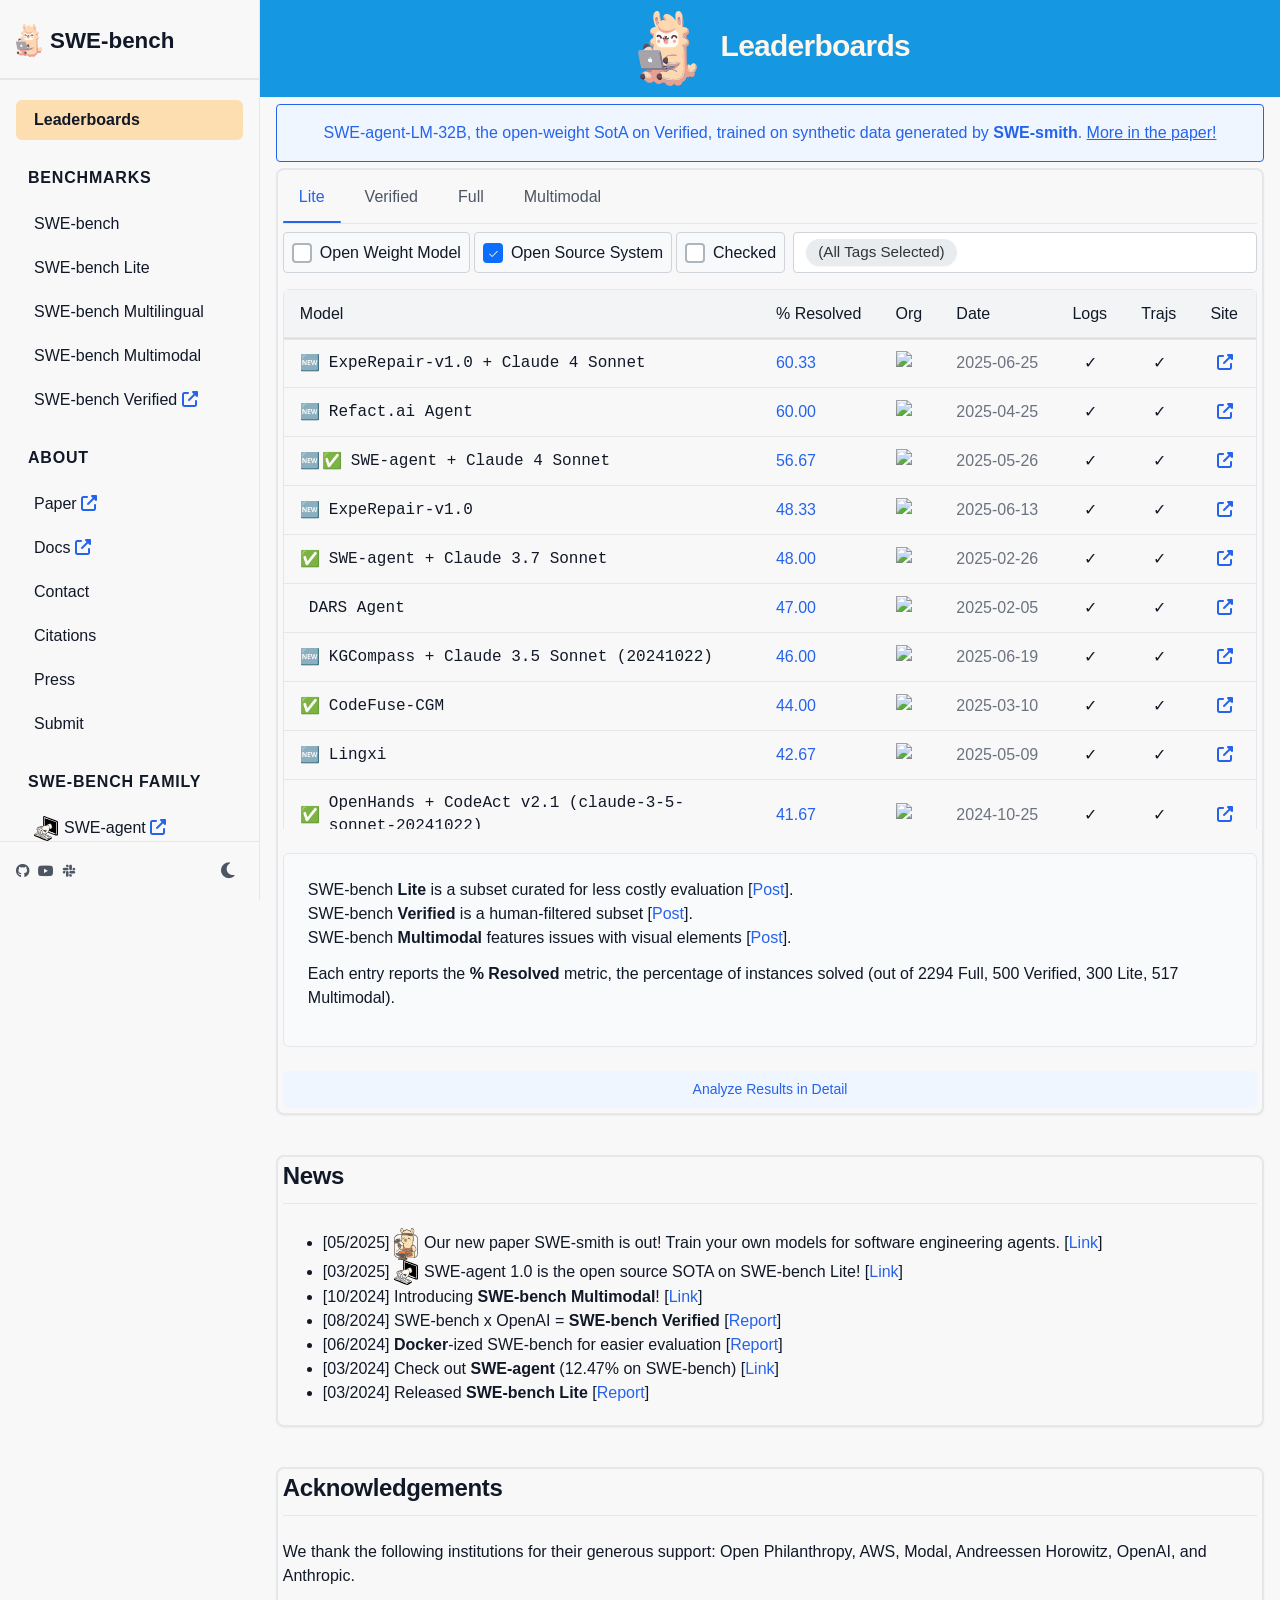
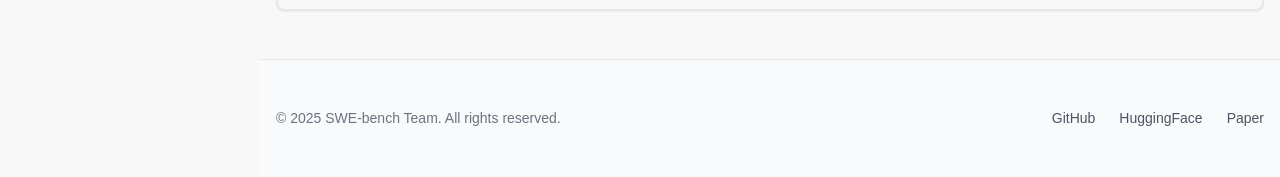
==== index.html @ 0c5ed441 "Deploying to gh-pages from @ GMago-LeWay/fea-bench.github.io@b1c8ae96705fa64db9e306000bda3002a5493a3" ====
<!DOCTYPE html>
<html lang="en">
<head>
    <meta charset="UTF-8">
    <meta name="viewport" content="width=device-width, initial-scale=1.0">
    <title>SWE-bench Leaderboards</title>
    <link rel="stylesheet" href="css/main.css">
    <link rel="stylesheet" href="https://cdnjs.cloudflare.com/ajax/libs/font-awesome/6.2.0/css/all.min.css">
    <script
      async
      src="https://www.googletagmanager.com/gtag/js?id=G-H9XFCMDPNS"
    ></script>
    <script>
      window.dataLayer = window.dataLayer || [];
      function gtag() {
        dataLayer.push(arguments);
      }
      gtag("js", new Date());

      gtag("config", "G-H9XFCMDPNS");
    </script>
    
    <link rel="icon" href="favicon.ico" type="image/x-icon">

</head>
<body>
    <div class="sidebar-overlay"></div>
<header class="mobile-header">
    <a href="/" class="mobile-logo"><img src="img/swe-llama.svg" alt="SWE-bench logo" class="sidebar-logo-icon">SWE-bench</a>
    <button class="sidebar-opener" aria-label="Open menu">
        <i class="fas fa-bars"></i>
    </button>
</header>

<aside class="sidebar">
    <div class="sidebar-header">
         <a href="/" class="sidebar-logo"><img src="img/swe-llama.svg" alt="SWE-bench logo" class="sidebar-logo-icon">SWE-bench</a>
         <button class="mobile-nav-toggle" aria-label="Close menu">
             <i class="fas fa-times"></i>
         </button>
    </div>
    <nav class="sidebar-nav">
        <ul>
            <li><a href="index.html" class="nav-link" data-page="index">Leaderboards</a></li>
            <li class="nav-section-title">Benchmarks</li>
            <li><a href="original.html" class="nav-link" data-page="original">SWE-bench</a></li>
            <li><a href="lite.html" class="nav-link" data-page="lite">SWE-bench Lite</a></li>
            <li><a href="multilingual.html" class="nav-link" data-page="docs">SWE-bench Multilingual</a></li>
            <li><a href="multimodal.html" class="nav-link" data-page="multimodal">SWE-bench Multimodal</a></li>
            <li><a href="https://openai.com/index/introducing-swe-bench-verified/" class="nav-link" data-page="verified">SWE-bench Verified <i class="fas fa-external-link-alt"></i></a></li>
            <li class="nav-section-title">About</li>
            <li><a href="https://openreview.net/pdf?id=VTF8yNQM66" class="nav-link" data-page="paper">Paper <i class="fas fa-external-link-alt"></i></a></li>
            <li><a href="https://swebench.com/SWE-bench/" class="nav-link" data-page="docs">Docs <i class="fas fa-external-link-alt"></i></a></li>
            <li><a href="contact.html" class="nav-link" data-page="contact">Contact</a></li>
            <li><a href="citations.html" class="nav-link" data-page="citations">Citations</a></li>
            <li><a href="press.html" class="nav-link" data-page="press">Press</a></li>
            <li><a href="submit.html" class="nav-link" data-page="submit">Submit</a></li>            
            <li class="nav-section-title">SWE-bench Family</li>
            <li><a href="https://swe-agent.com/latest/" class="nav-link" data-page="swe-agent"><img src="img/swe-agent-icon.svg" alt="SWE-agent icon" class="sidebar-family-icon">SWE-agent <i class="fas fa-external-link-alt"></i></a></li>
            <li><a href="https://swesmith.com/" class="nav-link" data-page="swe-smith"><img src="img/swe-smith-icon.svg" alt="SWE-smith icon" class="sidebar-family-icon">SWE-smith <i class="fas fa-external-link-alt"></i></a></li>
            <li><a href="https://swe-rex.com/latest/" class="nav-link" data-page="swe-rex"><img src="img/swe-rex-icon.svg" alt="SWE-ReX icon" class="sidebar-family-icon">SWE-ReX <i class="fas fa-external-link-alt"></i></a></li>
            <li><a href="https://swebench.com/sb-cli/" class="nav-link" data-page="sb-cli"><img src="img/sb-cli-icon.svg" alt="SWE-bench CLI icon" class="sidebar-family-icon">SWE-bench CLI <i class="fas fa-external-link-alt"></i></a></li>
        </ul>
    </nav>
    <div class="sidebar-footer">
        <a href="https://github.com/swe-bench/SWE-bench" target="_blank" rel="noopener noreferrer">
            <i class="fab fa-github"></i>
        </a>
        &nbsp;
        <a href="https://www.youtube.com/@SWE-bench" target="_blank" rel="noopener noreferrer">
            <i class="fab fa-youtube"></i>
        </a>
        &nbsp;
        <a href="https://join.slack.com/t/swe-bench/shared_invite/zt-36pj9bu5s-o3_yXPZbaH2wVnxnss1EkQ" target="_blank" rel="noopener noreferrer">
            <i class="fab fa-slack"></i>
        </a>
        <button id="theme-toggle" class="theme-toggle" aria-label="Toggle dark mode">
            <i class="fas fa-moon"></i>
        </button>
    </div>
</aside>
    
    <div class="main-content">
        
    <header class="page-header">
        <div class="container">
            <div class="header-logo-container">
                <h1>
                    <img src="img/swe-llama.svg" alt="SWE-bench Logo" class="header-logo-small">
                    Leaderboards
                </h1>
            </div>
        </div>
    </header>

    <section class="container">

        <div id="random-announcement"></div>

        <script>
            const random = Math.random();
            
            let announcementHTML;
            
            if (random < 0.333) {
                announcementHTML = `
                    <a href="https://swesmith.com/">
                        <div class="announcement-container">
                            <p>SWE-agent-LM-32B, the open-weight SotA on Verified, trained on synthetic data generated by <b>SWE-smith</b>. <u>More in the paper!</u></p>
                        </div>
                    </a>
                `;
            } else if (random < 0.666) {
                announcementHTML = `
                    <a href="https://swebench.com/multimodal.html">
                        <div class="announcement-container">
                            <p>There's an all-new, challenging SWE-bench <b>Multimodal</b>, containing software issues described with images. <u>Learn more here.</u></p>
                        </div>
                    </a>
                `;
            } else {
                announcementHTML = `
                    <a href="https://swe-agent.com/latest/">
                        <div class="announcement-container">
                            <p>Our <b>SWE-agent</b> is the state-of-the-art agent on SWE-bench, it's open source and easy to extend. <u>Click here to learn more.</u></p>
                        </div>
                    </a>
                `;
            }
            
            // Insert the selected announcement into the DOM
            document.getElementById('random-announcement').innerHTML = announcementHTML;
        </script>

        <div class="content-section" id="leaderboard">
            <div class="leaderboard-tabs">
                <div class="leaderboard-tab-list">
                    <button class="tablinks" data-leaderboard="Lite">Lite</button>
                    <button class="tablinks" data-leaderboard="Verified">Verified</button>
                    <button class="tablinks" data-leaderboard="Test">Full</button>
                    <button class="tablinks" data-leaderboard="Multimodal">Multimodal</button>
                </div>
            </div>

            
    <script src="js/leaderboardFilters.js"></script>


<div class="mb-3 d-flex justify-content-between align-items-center" style="gap:0.5rem;">
    <div class="filter-buttons" style="flex-shrink: 0;">
        <label class="btn btn-sm btn-outline-secondary filter-toggle">
            <input type="checkbox" class="filter-checkbox" data-filter="os_model" autocomplete="off"> Open Weight Model
        </label>
        <label class="btn btn-sm btn-outline-secondary filter-toggle">
            <input type="checkbox" class="filter-checkbox" data-filter="os_system" autocomplete="off"> Open Source System
        </label>
        <label class="btn btn-sm btn-outline-secondary filter-toggle" title="The agent run was performed by or directly verified by the SWE-bench team">
            <input type="checkbox" class="filter-checkbox" data-filter="checked" autocomplete="off"> Checked
        </label>
    </div>
    <form id="tag-multiselect-form" style="flex: 1; min-width: 200px; display: flex; justify-content: flex-end;">
        <div id="tag-multiselect" class="multiselect-dropdown" style="width: 100%;">
            <div class="multiselect-selected" tabindex="0"><span class="multiselect-placeholder">Select tags...</span></div>
            <div class="multiselect-options">
                <input type="text" class="multiselect-search" placeholder="search" onkeyup="filterTagOptions(this)">
                <div class="multiselect-option">
                    <label><input type="checkbox" class="tag-checkbox" value="All" checked onchange="toggleAllTags(this)"> (All Tags)</label>
                </div>
                
                <div class="multiselect-option">
                    <label><input type="checkbox" class="tag-checkbox" value="Model: Llama 3.1" checked onchange="updateTagSelection()"> Model: Llama 3.1</label>
                </div>
                
                <div class="multiselect-option">
                    <label><input type="checkbox" class="tag-checkbox" value="Model: Llama3-SWE-RL-70B" checked onchange="updateTagSelection()"> Model: Llama3-SWE-RL-70B</label>
                </div>
                
                <div class="multiselect-option">
                    <label><input type="checkbox" class="tag-checkbox" value="Model: MCTS-Refine-7B" checked onchange="updateTagSelection()"> Model: MCTS-Refine-7B</label>
                </div>
                
                <div class="multiselect-option">
                    <label><input type="checkbox" class="tag-checkbox" value="Model: NV-EmbedCode" checked onchange="updateTagSelection()"> Model: NV-EmbedCode</label>
                </div>
                
                <div class="multiselect-option">
                    <label><input type="checkbox" class="tag-checkbox" value="Model: Qwen 2.5" checked onchange="updateTagSelection()"> Model: Qwen 2.5</label>
                </div>
                
                <div class="multiselect-option">
                    <label><input type="checkbox" class="tag-checkbox" value="Model: Qwen/Qwen2.5-72B-Instruct" checked onchange="updateTagSelection()"> Model: Qwen/Qwen2.5-72B-Instruct</label>
                </div>
                
                <div class="multiselect-option">
                    <label><input type="checkbox" class="tag-checkbox" value="Model: Qwen2.5-Coder-32B-Instruct" checked onchange="updateTagSelection()"> Model: Qwen2.5-Coder-32B-Instruct</label>
                </div>
                
                <div class="multiselect-option">
                    <label><input type="checkbox" class="tag-checkbox" value="Model: SWE-Llama" checked onchange="updateTagSelection()"> Model: SWE-Llama</label>
                </div>
                
                <div class="multiselect-option">
                    <label><input type="checkbox" class="tag-checkbox" value="Model: amazon.nova-premier-v1:0" checked onchange="updateTagSelection()"> Model: amazon.nova-premier-v1:0</label>
                </div>
                
                <div class="multiselect-option">
                    <label><input type="checkbox" class="tag-checkbox" value="Model: claude-2" checked onchange="updateTagSelection()"> Model: claude-2</label>
                </div>
                
                <div class="multiselect-option">
                    <label><input type="checkbox" class="tag-checkbox" value="Model: claude-3-5-haiku-20241022" checked onchange="updateTagSelection()"> Model: claude-3-5-haiku-20241022</label>
                </div>
                
                <div class="multiselect-option">
                    <label><input type="checkbox" class="tag-checkbox" value="Model: claude-3-5-haiku-latest" checked onchange="updateTagSelection()"> Model: claude-3-5-haiku-latest</label>
                </div>
                
                <div class="multiselect-option">
                    <label><input type="checkbox" class="tag-checkbox" value="Model: claude-3-5-sonnet-20241022" checked onchange="updateTagSelection()"> Model: claude-3-5-sonnet-20241022</label>
                </div>
                
                <div class="multiselect-option">
                    <label><input type="checkbox" class="tag-checkbox" value="Model: claude-3-7-sonnet-20250219" checked onchange="updateTagSelection()"> Model: claude-3-7-sonnet-20250219</label>
                </div>
                
                <div class="multiselect-option">
                    <label><input type="checkbox" class="tag-checkbox" value="Model: claude-3-haiku-20240307" checked onchange="updateTagSelection()"> Model: claude-3-haiku-20240307</label>
                </div>
                
                <div class="multiselect-option">
                    <label><input type="checkbox" class="tag-checkbox" value="Model: claude-3-opus-20240229" checked onchange="updateTagSelection()"> Model: claude-3-opus-20240229</label>
                </div>
                
                <div class="multiselect-option">
                    <label><input type="checkbox" class="tag-checkbox" value="Model: claude-3.5-sonnet-20241022" checked onchange="updateTagSelection()"> Model: claude-3.5-sonnet-20241022</label>
                </div>
                
                <div class="multiselect-option">
                    <label><input type="checkbox" class="tag-checkbox" value="Model: claude-3.5-sonnet-latest" checked onchange="updateTagSelection()"> Model: claude-3.5-sonnet-latest</label>
                </div>
                
                <div class="multiselect-option">
                    <label><input type="checkbox" class="tag-checkbox" value="Model: claude-4-opus-20250514" checked onchange="updateTagSelection()"> Model: claude-4-opus-20250514</label>
                </div>
                
                <div class="multiselect-option">
                    <label><input type="checkbox" class="tag-checkbox" value="Model: claude-4-opus-20250522" checked onchange="updateTagSelection()"> Model: claude-4-opus-20250522</label>
                </div>
                
                <div class="multiselect-option">
                    <label><input type="checkbox" class="tag-checkbox" value="Model: claude-4-sonnet" checked onchange="updateTagSelection()"> Model: claude-4-sonnet</label>
                </div>
                
                <div class="multiselect-option">
                    <label><input type="checkbox" class="tag-checkbox" value="Model: claude-4-sonnet-20250514" checked onchange="updateTagSelection()"> Model: claude-4-sonnet-20250514</label>
                </div>
                
                <div class="multiselect-option">
                    <label><input type="checkbox" class="tag-checkbox" value="Model: claude-4-sonnet-20250522" checked onchange="updateTagSelection()"> Model: claude-4-sonnet-20250522</label>
                </div>
                
                <div class="multiselect-option">
                    <label><input type="checkbox" class="tag-checkbox" value="Model: claude-sonnet-4-20250514" checked onchange="updateTagSelection()"> Model: claude-sonnet-4-20250514</label>
                </div>
                
                <div class="multiselect-option">
                    <label><input type="checkbox" class="tag-checkbox" value="Model: deepseek-chat" checked onchange="updateTagSelection()"> Model: deepseek-chat</label>
                </div>
                
                <div class="multiselect-option">
                    <label><input type="checkbox" class="tag-checkbox" value="Model: deepseek-reasoner" checked onchange="updateTagSelection()"> Model: deepseek-reasoner</label>
                </div>
                
                <div class="multiselect-option">
                    <label><input type="checkbox" class="tag-checkbox" value="Model: deepseek-v3" checked onchange="updateTagSelection()"> Model: deepseek-v3</label>
                </div>
                
                <div class="multiselect-option">
                    <label><input type="checkbox" class="tag-checkbox" value="Model: gemini-2.0-flash-exp" checked onchange="updateTagSelection()"> Model: gemini-2.0-flash-exp</label>
                </div>
                
                <div class="multiselect-option">
                    <label><input type="checkbox" class="tag-checkbox" value="Model: gemini-2.5-flash-preview-04-17" checked onchange="updateTagSelection()"> Model: gemini-2.5-flash-preview-04-17</label>
                </div>
                
                <div class="multiselect-option">
                    <label><input type="checkbox" class="tag-checkbox" value="Model: gemini-2.5-pro" checked onchange="updateTagSelection()"> Model: gemini-2.5-pro</label>
                </div>
                
                <div class="multiselect-option">
                    <label><input type="checkbox" class="tag-checkbox" value="Model: gemini-2.5-pro-preview-05-06" checked onchange="updateTagSelection()"> Model: gemini-2.5-pro-preview-05-06</label>
                </div>
                
                <div class="multiselect-option">
                    <label><input type="checkbox" class="tag-checkbox" value="Model: gemini-2.5-pro-preview-06-05" checked onchange="updateTagSelection()"> Model: gemini-2.5-pro-preview-06-05</label>
                </div>
                
                <div class="multiselect-option">
                    <label><input type="checkbox" class="tag-checkbox" value="Model: gpt-4-0125-preview" checked onchange="updateTagSelection()"> Model: gpt-4-0125-preview</label>
                </div>
                
                <div class="multiselect-option">
                    <label><input type="checkbox" class="tag-checkbox" value="Model: gpt-4-0613" checked onchange="updateTagSelection()"> Model: gpt-4-0613</label>
                </div>
                
                <div class="multiselect-option">
                    <label><input type="checkbox" class="tag-checkbox" value="Model: gpt-4-1106-preview" checked onchange="updateTagSelection()"> Model: gpt-4-1106-preview</label>
                </div>
                
                <div class="multiselect-option">
                    <label><input type="checkbox" class="tag-checkbox" value="Model: gpt-4-turbo-2024-04-09" checked onchange="updateTagSelection()"> Model: gpt-4-turbo-2024-04-09</label>
                </div>
                
                <div class="multiselect-option">
                    <label><input type="checkbox" class="tag-checkbox" value="Model: gpt-4.1" checked onchange="updateTagSelection()"> Model: gpt-4.1</label>
                </div>
                
                <div class="multiselect-option">
                    <label><input type="checkbox" class="tag-checkbox" value="Model: gpt-4.1-2025-04-14" checked onchange="updateTagSelection()"> Model: gpt-4.1-2025-04-14</label>
                </div>
                
                <div class="multiselect-option">
                    <label><input type="checkbox" class="tag-checkbox" value="Model: gpt-4o-2024-05-13" checked onchange="updateTagSelection()"> Model: gpt-4o-2024-05-13</label>
                </div>
                
                <div class="multiselect-option">
                    <label><input type="checkbox" class="tag-checkbox" value="Model: gpt-4o-2024-08-06" checked onchange="updateTagSelection()"> Model: gpt-4o-2024-08-06</label>
                </div>
                
                <div class="multiselect-option">
                    <label><input type="checkbox" class="tag-checkbox" value="Model: gpt-4o-mini" checked onchange="updateTagSelection()"> Model: gpt-4o-mini</label>
                </div>
                
                <div class="multiselect-option">
                    <label><input type="checkbox" class="tag-checkbox" value="Model: https://huggingface.co/agentica-org/DeepSWE-Preview" checked onchange="updateTagSelection()"> Model: https://huggingface.co/agentica-org/DeepSWE-Preview</label>
                </div>
                
                <div class="multiselect-option">
                    <label><input type="checkbox" class="tag-checkbox" value="Model: meta-llama/Llama-3.1-405B-Instruct" checked onchange="updateTagSelection()"> Model: meta-llama/Llama-3.1-405B-Instruct</label>
                </div>
                
                <div class="multiselect-option">
                    <label><input type="checkbox" class="tag-checkbox" value="Model: meta-llama/Llama-3.3-70B-Instruct" checked onchange="updateTagSelection()"> Model: meta-llama/Llama-3.3-70B-Instruct</label>
                </div>
                
                <div class="multiselect-option">
                    <label><input type="checkbox" class="tag-checkbox" value="Model: mistralai/Devstral-Small-2505" checked onchange="updateTagSelection()"> Model: mistralai/Devstral-Small-2505</label>
                </div>
                
                <div class="multiselect-option">
                    <label><input type="checkbox" class="tag-checkbox" value="Model: o1" checked onchange="updateTagSelection()"> Model: o1</label>
                </div>
                
                <div class="multiselect-option">
                    <label><input type="checkbox" class="tag-checkbox" value="Model: o1-mini" checked onchange="updateTagSelection()"> Model: o1-mini</label>
                </div>
                
                <div class="multiselect-option">
                    <label><input type="checkbox" class="tag-checkbox" value="Model: o1-preview" checked onchange="updateTagSelection()"> Model: o1-preview</label>
                </div>
                
                <div class="multiselect-option">
                    <label><input type="checkbox" class="tag-checkbox" value="Model: o3" checked onchange="updateTagSelection()"> Model: o3</label>
                </div>
                
                <div class="multiselect-option">
                    <label><input type="checkbox" class="tag-checkbox" value="Model: o3-2025-04-16" checked onchange="updateTagSelection()"> Model: o3-2025-04-16</label>
                </div>
                
                <div class="multiselect-option">
                    <label><input type="checkbox" class="tag-checkbox" value="Model: o3-mini" checked onchange="updateTagSelection()"> Model: o3-mini</label>
                </div>
                
                <div class="multiselect-option">
                    <label><input type="checkbox" class="tag-checkbox" value="Model: o4-mini" checked onchange="updateTagSelection()"> Model: o4-mini</label>
                </div>
                
                <div class="multiselect-option">
                    <label><input type="checkbox" class="tag-checkbox" value="Model: o4-mini-2025-04-16" checked onchange="updateTagSelection()"> Model: o4-mini-2025-04-16</label>
                </div>
                
                <div class="multiselect-option">
                    <label><input type="checkbox" class="tag-checkbox" value="Model: text-embedding-3-small" checked onchange="updateTagSelection()"> Model: text-embedding-3-small</label>
                </div>
                
                <div class="multiselect-option">
                    <label><input type="checkbox" class="tag-checkbox" value="Model_size: 70" checked onchange="updateTagSelection()"> Model_size: 70</label>
                </div>
                
                <div class="multiselect-option">
                    <label><input type="checkbox" class="tag-checkbox" value="Org: AWS" checked onchange="updateTagSelection()"> Org: AWS</label>
                </div>
                
                <div class="multiselect-option">
                    <label><input type="checkbox" class="tag-checkbox" value="Org: Agentica" checked onchange="updateTagSelection()"> Org: Agentica</label>
                </div>
                
                <div class="multiselect-option">
                    <label><input type="checkbox" class="tag-checkbox" value="Org: Agentless" checked onchange="updateTagSelection()"> Org: Agentless</label>
                </div>
                
                <div class="multiselect-option">
                    <label><input type="checkbox" class="tag-checkbox" value="Org: Alibaba" checked onchange="updateTagSelection()"> Org: Alibaba</label>
                </div>
                
                <div class="multiselect-option">
                    <label><input type="checkbox" class="tag-checkbox" value="Org: Amazon Nova" checked onchange="updateTagSelection()"> Org: Amazon Nova</label>
                </div>
                
                <div class="multiselect-option">
                    <label><input type="checkbox" class="tag-checkbox" value="Org: Ant Group" checked onchange="updateTagSelection()"> Org: Ant Group</label>
                </div>
                
                <div class="multiselect-option">
                    <label><input type="checkbox" class="tag-checkbox" value="Org: Anthropic" checked onchange="updateTagSelection()"> Org: Anthropic</label>
                </div>
                
                <div class="multiselect-option">
                    <label><input type="checkbox" class="tag-checkbox" value="Org: Atlassian" checked onchange="updateTagSelection()"> Org: Atlassian</label>
                </div>
                
                <div class="multiselect-option">
                    <label><input type="checkbox" class="tag-checkbox" value="Org: ByteDance DevInfra" checked onchange="updateTagSelection()"> Org: ByteDance DevInfra</label>
                </div>
                
                <div class="multiselect-option">
                    <label><input type="checkbox" class="tag-checkbox" value="Org: Bytedance" checked onchange="updateTagSelection()"> Org: Bytedance</label>
                </div>
                
                <div class="multiselect-option">
                    <label><input type="checkbox" class="tag-checkbox" value="Org: Codart AI" checked onchange="updateTagSelection()"> Org: Codart AI</label>
                </div>
                
                <div class="multiselect-option">
                    <label><input type="checkbox" class="tag-checkbox" value="Org: Columbia" checked onchange="updateTagSelection()"> Org: Columbia</label>
                </div>
                
                <div class="multiselect-option">
                    <label><input type="checkbox" class="tag-checkbox" value="Org: Engine Labs" checked onchange="updateTagSelection()"> Org: Engine Labs</label>
                </div>
                
                <div class="multiselect-option">
                    <label><input type="checkbox" class="tag-checkbox" value="Org: GLEAM-Lab" checked onchange="updateTagSelection()"> Org: GLEAM-Lab</label>
                </div>
                
                <div class="multiselect-option">
                    <label><input type="checkbox" class="tag-checkbox" value="Org: GUIRepair" checked onchange="updateTagSelection()"> Org: GUIRepair</label>
                </div>
                
                <div class="multiselect-option">
                    <label><input type="checkbox" class="tag-checkbox" value="Org: Google" checked onchange="updateTagSelection()"> Org: Google</label>
                </div>
                
                <div class="multiselect-option">
                    <label><input type="checkbox" class="tag-checkbox" value="Org: IBM" checked onchange="updateTagSelection()"> Org: IBM</label>
                </div>
                
                <div class="multiselect-option">
                    <label><input type="checkbox" class="tag-checkbox" value="Org: Mistral" checked onchange="updateTagSelection()"> Org: Mistral</label>
                </div>
                
                <div class="multiselect-option">
                    <label><input type="checkbox" class="tag-checkbox" value="Org: Moatless AI" checked onchange="updateTagSelection()"> Org: Moatless AI</label>
                </div>
                
                <div class="multiselect-option">
                    <label><input type="checkbox" class="tag-checkbox" value="Org: Moatless Tools" checked onchange="updateTagSelection()"> Org: Moatless Tools</label>
                </div>
                
                <div class="multiselect-option">
                    <label><input type="checkbox" class="tag-checkbox" value="Org: NVIDIA" checked onchange="updateTagSelection()"> Org: NVIDIA</label>
                </div>
                
                <div class="multiselect-option">
                    <label><input type="checkbox" class="tag-checkbox" value="Org: OpenHands" checked onchange="updateTagSelection()"> Org: OpenHands</label>
                </div>
                
                <div class="multiselect-option">
                    <label><input type="checkbox" class="tag-checkbox" value="Org: Refact.ai" checked onchange="updateTagSelection()"> Org: Refact.ai</label>
                </div>
                
                <div class="multiselect-option">
                    <label><input type="checkbox" class="tag-checkbox" value="Org: SWE-agent" checked onchange="updateTagSelection()"> Org: SWE-agent</label>
                </div>
                
                <div class="multiselect-option">
                    <label><input type="checkbox" class="tag-checkbox" value="Org: SemAgent" checked onchange="updateTagSelection()"> Org: SemAgent</label>
                </div>
                
                <div class="multiselect-option">
                    <label><input type="checkbox" class="tag-checkbox" value="Org: Skywork AI" checked onchange="updateTagSelection()"> Org: Skywork AI</label>
                </div>
                
                <div class="multiselect-option">
                    <label><input type="checkbox" class="tag-checkbox" value="Org: TRAE" checked onchange="updateTagSelection()"> Org: TRAE</label>
                </div>
                
                <div class="multiselect-option">
                    <label><input type="checkbox" class="tag-checkbox" value="Org: Warp" checked onchange="updateTagSelection()"> Org: Warp</label>
                </div>
                
                <div class="multiselect-option">
                    <label><input type="checkbox" class="tag-checkbox" value="Org: co-dev.ai" checked onchange="updateTagSelection()"> Org: co-dev.ai</label>
                </div>
                
                <div class="multiselect-option">
                    <label><input type="checkbox" class="tag-checkbox" value="Org: devlo" checked onchange="updateTagSelection()"> Org: devlo</label>
                </div>
                
                <div class="multiselect-option">
                    <label><input type="checkbox" class="tag-checkbox" value="System: Attempts - 1" checked onchange="updateTagSelection()"> System: Attempts - 1</label>
                </div>
                
                <div class="multiselect-option">
                    <label><input type="checkbox" class="tag-checkbox" value="System: Attempts - 2+" checked onchange="updateTagSelection()"> System: Attempts - 2+</label>
                </div>
                
            </div>
        </div>
    </form>
</div>

<!-- Container for dynamically loaded table content -->
<div id="leaderboard-container">
    <!-- Initial table will be loaded here -->
</div>

<!-- Store all leaderboard data in a script tag for lazy loading -->
<script type="application/json" id="leaderboard-data">
[{"name": "Test", "results": [{"checked": false, "date": "2025-06-05", "folder": "20250605_atlassian-rovo-dev", "logo": ["https://pf-emoji-service--cdn.us-east-1.prod.public.atl-paas.net/atlassian/productivityEmojis/logo-rovo-64px.png"], "logs": "s3://swe-bench-experiments/test/20250605_atlassian-rovo-dev/logs", "name": "Atlassian Rovo Dev (2025-06-05)", "os_model": false, "os_system": false, "resolved": 41.98, "site": "https://www.atlassian.com/rovo-dev", "tags": ["Org: Atlassian", "System: Attempts - 1"], "trajs": "s3://swe-bench-experiments/test/20250605_atlassian-rovo-dev/trajs", "warning": null}, {"checked": false, "date": "2025-05-22", "folder": "20250522_amazon-q-developer-agent-20250405-dev", "logo": ["https://upload.wikimedia.org/wikipedia/commons/thumb/9/93/Amazon_Web_Services_Logo.svg/2560px-Amazon_Web_Services_Logo.svg.png"], "logs": "s3://swe-bench-experiments/test/20250522_amazon-q-developer-agent-20250405-dev/logs", "name": "Amazon Q Developer Agent (v20250405-dev)", "os_model": false, "os_system": false, "resolved": 37.1, "site": "https://aws.amazon.com/q/developer/", "tags": ["Org: AWS", "System: Attempts - 2+"], "trajs": "s3://swe-bench-experiments/test/20250522_amazon-q-developer-agent-20250405-dev/trajs", "warning": null}, {"checked": true, "date": "2025-02-27", "folder": "20250227_sweagent-claude-3-7-20250219", "logo": ["https://avatars.githubusercontent.com/u/166046056?s=200\u0026v=4"], "logs": "s3://swe-bench-experiments/test/20250227_sweagent-claude-3-7-20250219/logs/", "name": "SWE-agent 1.0 (Claude 3.7 Sonnet)", "os_model": false, "os_system": true, "resolved": 33.83, "site": "https://github.com/swe-agent/swe-agent", "tags": ["Model: claude-3-7-sonnet-20250219", "Org: SWE-agent", "System: Attempts - 1"], "trajs": "s3://swe-bench-experiments/test/20250227_sweagent-claude-3-7-20250219/trajs/", "warning": null}, {"checked": false, "date": "2025-01-31", "folder": "20250131_amazon-q-developer-agent-20241202-dev", "logo": ["https://upload.wikimedia.org/wikipedia/commons/thumb/9/93/Amazon_Web_Services_Logo.svg/2560px-Amazon_Web_Services_Logo.svg.png"], "logs": "s3://swe-bench-experiments/test/20250131_amazon-q-developer-agent-20241202-dev/logs/", "name": "Amazon Q Developer Agent (v20241202-dev)", "os_model": false, "os_system": false, "resolved": 29.99, "site": "https://aws.amazon.com/q/developer/", "tags": ["Org: AWS", "System: Attempts - 1"], "trajs": "s3://swe-bench-experiments/test/20250131_amazon-q-developer-agent-20241202-dev/trajs/", "warning": null}, {"checked": true, "date": "2024-11-03", "folder": "20241103_OpenHands-CodeAct-2.1-sonnet-20241022", "logo": ["https://avatars.githubusercontent.com/u/169105795?s=200\u0026v=4"], "logs": "s3://swe-bench-experiments/test/20241103_OpenHands-CodeAct-2.1-sonnet-20241022/logs", "name": "OpenHands + CodeAct v2.1 (claude-3-5-sonnet-20241022)", "os_model": false, "os_system": true, "resolved": 29.38, "site": "https://docs.all-hands.dev/", "tags": ["Org: OpenHands", "System: Attempts - 1"], "trajs": "s3://swe-bench-experiments/test/20241103_OpenHands-CodeAct-2.1-sonnet-20241022/trajs", "warning": null}, {"checked": false, "date": "2024-11-21", "folder": "20241121_autocoderover-v2.0-claude-3-5-sonnet-20241022", "logo": ["https://github.com/AutoCodeRoverSG/autocoderoversg.github.io/blob/main/img/logo_small.png?raw=true"], "logs": "s3://swe-bench-experiments/test/20241121_autocoderover-v2.0-claude-3-5-sonnet-20241022/logs", "name": "AutoCodeRover-v2.0 (Claude-3.5-Sonnet-20241022)", "os_model": false, "os_system": true, "resolved": 24.89, "site": "https://www.autocoderover.net/", "tags": ["Model: claude-3-5-sonnet-20241022", "System: Attempts - 1"], "trajs": "s3://swe-bench-experiments/test/20241121_autocoderover-v2.0-claude-3-5-sonnet-20241022/trajs", "warning": null}, {"checked": false, "date": "2024-08-20", "folder": "20240820_honeycomb", "logo": ["https://pbs.twimg.com/profile_images/1826351945021636608/eQgGBRKw_400x400.jpg"], "logs": "s3://swe-bench-experiments/test/20240820_honeycomb/logs", "name": "Honeycomb", "os_model": false, "os_system": false, "resolved": 22.06, "site": "https://honeycomb.sh/", "tags": ["System: Attempts - 1"], "trajs": "s3://swe-bench-experiments/test/20240820_honeycomb/trajs", "warning": null}, {"checked": false, "date": "2024-07-21", "folder": "20240721_amazon-q-developer-agent-20240719-dev", "logo": ["https://upload.wikimedia.org/wikipedia/commons/thumb/9/93/Amazon_Web_Services_Logo.svg/2560px-Amazon_Web_Services_Logo.svg.png"], "logs": "s3://swe-bench-experiments/test/20240721_amazon-q-developer-agent-20240719-dev/logs", "name": "Amazon Q Developer Agent (v20240719-dev)", "os_model": false, "os_system": false, "resolved": 19.75, "site": "https://aws.amazon.com/q/developer/", "tags": ["Org: AWS", "System: Attempts - 1"], "trajs": "s3://swe-bench-experiments/test/20240721_amazon-q-developer-agent-20240719-dev/trajs", "warning": null}, {"checked": false, "date": "2024-06-17", "folder": "20240617_factory_code_droid", "logo": ["https://pbs.twimg.com/profile_images/1768168785733980160/a4hWTSfN_400x400.jpg"], "logs": "s3://swe-bench-experiments/test/20240617_factory_code_droid/logs", "name": "Factory Code Droid", "os_model": false, "os_system": false, "resolved": 19.27, "site": "https://www.factory.ai/", "tags": ["System: Attempts - 1"], "trajs": null, "warning": null}, {"checked": false, "date": "2024-06-28", "folder": "20240628_autocoderover-v20240620", "logo": ["https://avatars.githubusercontent.com/u/100131783?s=200\u0026v=4"], "logs": "s3://swe-bench-experiments/test/20240628_autocoderover-v20240620/logs", "name": "AutoCodeRover (v20240620) + GPT 4o (2024-05-13)", "os_model": false, "os_system": false, "resolved": 18.83, "site": "https://autocoderover.dev/", "tags": ["Model: gpt-4o-2024-05-13", "System: Attempts - 1"], "trajs": null, "warning": null}, {"checked": true, "date": "2024-06-20", "folder": "20240620_sweagent_claude3.5sonnet", "logo": ["https://avatars.githubusercontent.com/u/166046056?s=200\u0026v=4"], "logs": "s3://swe-bench-experiments/test/20240620_sweagent_claude3.5sonnet/logs", "name": "SWE-agent + Claude 3.5 Sonnet", "os_model": false, "os_system": true, "resolved": 18.13, "site": null, "tags": ["Model: claude-3-5-sonnet-20241022", "Org: SWE-agent", "System: Attempts - 1"], "trajs": "s3://swe-bench-experiments/test/20240620_sweagent_claude3.5sonnet/trajs", "warning": null}, {"checked": true, "date": "2024-06-15", "folder": "20240615_appmap-navie_gpt4o", "logo": ["https://pbs.twimg.com/profile_images/1393240555191160833/q5OUpB3Q_400x400.png"], "logs": "s3://swe-bench-experiments/test/20240615_appmap-navie_gpt4o/logs", "name": "AppMap Navie + GPT 4o (2024-05-13)", "os_model": true, "os_system": false, "resolved": 14.6, "site": "https://appmap.io/navie", "tags": ["Model: gpt-4o-2024-05-13", "System: Attempts - 1"], "trajs": null, "warning": null}, {"checked": false, "date": "2024-05-09", "folder": "20240509_amazon-q-developer-agent-20240430-dev", "logo": ["https://upload.wikimedia.org/wikipedia/commons/thumb/9/93/Amazon_Web_Services_Logo.svg/2560px-Amazon_Web_Services_Logo.svg.png"], "logs": "s3://swe-bench-experiments/test/20240509_amazon-q-developer-agent-20240430-dev/logs", "name": "Amazon Q Developer Agent (v20240430-dev)", "os_model": false, "os_system": false, "resolved": 13.82, "site": "https://aws.amazon.com/q/developer/", "tags": ["Org: AWS", "System: Attempts - 1"], "trajs": null, "warning": null}, {"checked": true, "date": "2024-04-02", "folder": "20240402_sweagent_gpt4", "logo": ["https://avatars.githubusercontent.com/u/166046056?s=200\u0026v=4"], "logs": "s3://swe-bench-experiments/test/20240402_sweagent_gpt4/logs", "name": "SWE-agent + GPT 4 (1106)", "os_model": false, "os_system": true, "resolved": 12.47, "site": "https://github.com/SWE-agent/SWE-agent", "tags": ["Model: gpt-4-1106-preview", "Org: SWE-agent", "System: Attempts - 1"], "trajs": "s3://swe-bench-experiments/test/20240402_sweagent_gpt4/trajs", "warning": null}, {"checked": true, "date": "2024-07-28", "folder": "20240728_sweagent_gpt4o", "logo": ["https://avatars.githubusercontent.com/u/166046056?s=200\u0026v=4"], "logs": "s3://swe-bench-experiments/test/20240728_sweagent_gpt4o/logs", "name": "SWE-agent + GPT 4o (2024-05-13)", "os_model": false, "os_system": true, "resolved": 11.99, "site": "https://github.com/SWE-agent/SWE-agent", "tags": ["Model: gpt-4o-2024-05-13", "Org: SWE-agent", "System: Attempts - 1"], "trajs": "s3://swe-bench-experiments/test/20240728_sweagent_gpt4o/trajs", "warning": null}, {"checked": true, "date": "2024-04-02", "folder": "20240402_sweagent_claude3opus", "logo": ["https://avatars.githubusercontent.com/u/166046056?s=200\u0026v=4"], "logs": "s3://swe-bench-experiments/test/20240402_sweagent_claude3opus/logs", "name": "SWE-agent + Claude 3 Opus", "os_model": false, "os_system": true, "resolved": 10.51, "site": null, "tags": ["Model: claude-3-opus-20240229", "Org: SWE-agent", "System: Attempts - 1"], "trajs": "s3://swe-bench-experiments/test/20240402_sweagent_claude3opus/trajs", "warning": null}, {"checked": true, "date": "2024-04-02", "folder": "20240402_rag_claude3opus", "logo": ["https://avatars.githubusercontent.com/u/139597579?s=200\u0026v=4"], "logs": "s3://swe-bench-experiments/test/20240402_rag_claude3opus/logs", "name": "RAG + Claude 3 Opus", "os_model": false, "os_system": true, "resolved": 3.79, "site": "https://github.com/SWE-bench/SWE-bench/tree/main/swebench/inference", "tags": ["Model: claude-3-opus-20240229", "System: Attempts - 1"], "trajs": null, "warning": null}, {"checked": true, "date": "2023-10-10", "folder": "20231010_rag_claude2", "logo": ["https://avatars.githubusercontent.com/u/139597579?s=200\u0026v=4"], "logs": "s3://swe-bench-experiments/test/20231010_rag_claude2/logs", "name": "RAG + Claude 2", "os_model": false, "os_system": true, "resolved": 1.96, "site": null, "tags": ["Model: claude-2", "System: Attempts - 1"], "trajs": null, "warning": null}, {"checked": true, "date": "2024-04-02", "folder": "20240402_rag_gpt4", "logo": ["https://avatars.githubusercontent.com/u/139597579?s=200\u0026v=4"], "logs": "s3://swe-bench-experiments/test/20240402_rag_gpt4/logs", "name": "RAG + GPT 4 (1106)", "os_model": false, "os_system": true, "resolved": 1.31, "site": null, "tags": ["Model: gpt-4-1106-preview", "System: Attempts - 1"], "trajs": null, "warning": null}, {"checked": true, "date": "2023-10-10", "folder": "20231010_rag_swellama13b", "logo": ["https://avatars.githubusercontent.com/u/139597579?s=200\u0026v=4"], "logs": "s3://swe-bench-experiments/test/20231010_rag_swellama13b/logs", "name": "RAG + SWE-Llama 13B", "os_model": false, "os_system": true, "resolved": 0.7, "site": null, "tags": ["Org: SWE-agent", "System: Attempts - 1"], "trajs": null, "warning": null}, {"checked": true, "date": "2023-10-10", "folder": "20231010_rag_swellama7b", "logo": ["https://avatars.githubusercontent.com/u/139597579?s=200\u0026v=4"], "logs": "s3://swe-bench-experiments/test/20231010_rag_swellama7b/logs", "name": "RAG + SWE-Llama 7B", "os_model": false, "os_system": true, "resolved": 0.7, "site": null, "tags": ["Model: SWE-Llama", "Org: SWE-agent", "System: Attempts - 1"], "trajs": null, "warning": null}, {"checked": true, "date": "2023-10-10", "folder": "20231010_rag_gpt35", "logo": ["https://avatars.githubusercontent.com/u/139597579?s=200\u0026v=4"], "logs": "s3://swe-bench-experiments/test/20231010_rag_gpt35/logs", "name": "RAG + ChatGPT 3.5", "os_model": false, "os_system": true, "resolved": 0.17, "site": null, "tags": ["Org: SWE-agent", "System: Attempts - 1"], "trajs": null, "warning": null}]}, {"name": "Verified", "results": [{"checked": false, "date": "2025-06-12", "folder": "20250612_trae", "logo": ["https://se-research.bytedance.com/logos/trae.png"], "logs": "s3://swe-bench-experiments/verified/20250612_trae/logs", "name": "TRAE", "os_model": false, "os_system": true, "resolved": 75.2, "site": "https://www.trae.ai/", "tags": ["Model: claude-4-sonnet-20250522", "Model: claude-4-opus-20250522", "Model: claude-3-7-sonnet-20250219", "Model: gemini-2.5-pro-preview-06-05", "Org: TRAE", "System: Attempts - 2+"], "trajs": "s3://swe-bench-experiments/verified/20250612_trae/trajs", "warning": null}, {"checked": false, "date": "2025-06-03", "folder": "20250603_Refact_Agent_claude-4-sonnet", "logo": ["https://refact.ai/favicon.png"], "logs": "s3://swe-bench-experiments/verified/20250603_Refact_Agent_claude-4-sonnet/logs", "name": "Refact.ai Agent", "os_model": false, "os_system": true, "resolved": 74.4, "site": "https://refact.ai", "tags": ["Model: claude-4-sonnet", "Model: o4-mini", "Org: Refact.ai", "System: Attempts - 1"], "trajs": "s3://swe-bench-experiments/verified/20250603_Refact_Agent_claude-4-sonnet/trajs", "warning": null}, {"checked": false, "date": "2025-05-22", "folder": "20250522_tools_claude-4-opus", "logo": ["https://pbs.twimg.com/profile_images/1798110641414443008/XP8gyBaY_400x400.jpg"], "logs": "s3://swe-bench-experiments/verified/20250522_tools_claude-4-opus/logs", "name": "Tools + Claude 4 Opus (2025-05-22)", "os_model": false, "os_system": false, "resolved": 73.2, "site": "https://www.anthropic.com/", "tags": ["Model: claude-4-opus-20250514", "System: Attempts - 1"], "trajs": "s3://swe-bench-experiments/verified/20250522_tools_claude-4-opus/trajs", "warning": null}, {"checked": false, "date": "2025-05-22", "folder": "20250522_tools_claude-4-sonnet", "logo": ["https://pbs.twimg.com/profile_images/1798110641414443008/XP8gyBaY_400x400.jpg"], "logs": "s3://swe-bench-experiments/verified/20250522_tools_claude-4-sonnet/logs", "name": "Tools + Claude 4 Sonnet (2025-05-22)", "os_model": false, "os_system": false, "resolved": 72.4, "site": "https://www.anthropic.com/", "tags": ["Model: claude-4-sonnet-20250514", "System: Attempts - 1"], "trajs": "s3://swe-bench-experiments/verified/20250522_tools_claude-4-sonnet/trajs", "warning": null}, {"checked": false, "date": "2025-06-23", "folder": "20250623_warp", "logo": ["https://storage.googleapis.com/warp-static-assets/logo/logo--black.png"], "logs": "s3://swe-bench-experiments/verified/20250623_warp/logs", "name": "Warp", "os_model": false, "os_system": false, "resolved": 71.0, "site": "https://www.warp.dev", "tags": ["Model: claude-sonnet-4-20250514", "Model: claude-3-7-sonnet-20250219", "Model: gemini-2.5-pro", "Model: gpt-4.1-2025-04-14", "Org: Warp", "System: Attempts - 1"], "trajs": "s3://swe-bench-experiments/verified/20250623_warp/trajs", "warning": null}, {"checked": true, "date": "2025-06-11", "folder": "20250611_moatless_claude-4-sonnet-20250514", "logo": null, "logs": "s3://swe-bench-experiments/verified/20250611_moatless_claude-4-sonnet-20250514/logs", "name": "Moatless Tools + Claude 4 Sonnet", "os_model": false, "os_system": true, "resolved": 70.8, "site": "https://github.com/aorwall/moatless-tools", "tags": ["Model: claude-4-sonnet-20250514", "Org: Moatless AI", "System: Attempts - 1"], "trajs": "s3://swe-bench-experiments/verified/20250611_moatless_claude-4-sonnet-20250514/trajs", "warning": null}, {"checked": false, "date": "2025-05-19", "folder": "20250519_trae", "logo": ["https://se-research.bytedance.com/logos/trae.png"], "logs": "s3://swe-bench-experiments/verified/20250519_trae/logs", "name": "TRAE", "os_model": false, "os_system": false, "resolved": 70.6, "site": "https://www.trae.ai/", "tags": ["System: Attempts - 2+"], "trajs": "s3://swe-bench-experiments/verified/20250519_trae/trajs", "warning": null}, {"checked": false, "date": "2025-05-15", "folder": "20250515_Refact_Agent", "logo": ["https://refact.ai/favicon.png"], "logs": "s3://swe-bench-experiments/verified/20250515_Refact_Agent/logs", "name": "Refact.ai Agent", "os_model": false, "os_system": true, "resolved": 70.4, "site": "https://refact.ai", "tags": ["Model: claude-3-7-sonnet-20250219", "Model: o3", "Model: o4-mini", "Org: Refact.ai", "System: Attempts - 1"], "trajs": "s3://swe-bench-experiments/verified/20250515_Refact_Agent/trajs", "warning": null}, {"checked": true, "date": "2025-05-24", "folder": "20250524_openhands_claude_4_sonnet", "logo": ["https://avatars.githubusercontent.com/u/169105795?s=200\u0026v=4"], "logs": "s3://swe-bench-experiments/verified/20250524_openhands_claude_4_sonnet/logs", "name": "OpenHands + Claude 4 Sonnet", "os_model": false, "os_system": true, "resolved": 70.4, "site": "https://all-hands.dev/", "tags": ["Model: claude-4-sonnet-20250514", "Org: OpenHands", "System: Attempts - 1"], "trajs": "s3://swe-bench-experiments/verified/20250524_openhands_claude_4_sonnet/trajs", "warning": null}, {"checked": false, "date": "2025-06-10", "folder": "20250610_augment_agent_v1", "logo": ["https://augment-assets.com/augmentcode-mark-green.png"], "logs": "s3://swe-bench-experiments/verified/20250610_augment_agent_v1/logs", "name": "Augment Agent v1", "os_model": false, "os_system": true, "resolved": 70.4, "site": "https://www.augmentcode.com", "tags": ["System: Attempts - 1"], "trajs": "s3://swe-bench-experiments/verified/20250610_augment_agent_v1/trajs", "warning": null}, {"checked": false, "date": "2025-05-19", "folder": "20250519_devlo", "logo": ["https://devlo.ai/static/media/devlo.ef99a045eba5ea0bcada.png"], "logs": "s3://swe-bench-experiments/verified/20250519_devlo/logs", "name": "devlo", "os_model": false, "os_system": false, "resolved": 70.2, "site": "https://devlo.ai/?utm_source=swe-bench", "tags": ["Model: claude-3-7-sonnet-20250219", "Model: o3", "Model: gemini-2.5-pro", "Org: devlo", "System: Attempts - 1"], "trajs": "s3://swe-bench-experiments/verified/20250519_devlo/trajs", "warning": null}, {"checked": false, "date": "2025-04-30", "folder": "20250430_zencoder_ai", "logo": ["https://storage.googleapis.com/zencoder-public/zencoder-logo.svg"], "logs": "s3://swe-bench-experiments/verified/20250430_zencoder_ai/logs", "name": "Zencoder (2025-04-30)", "os_model": false, "os_system": false, "resolved": 70.0, "site": "https://zencoder.ai", "tags": ["Model: claude-3-7-sonnet-20250219", "Model: o4-mini", "System: Attempts - 2+"], "trajs": "s3://swe-bench-experiments/verified/20250430_zencoder_ai/trajs", "warning": null}, {"checked": false, "date": "2025-05-16", "folder": "20250516_cortexa_o3", "logo": ["https://research.nvidia.com/labs/adlr/images/nvidia-ai.jpg"], "logs": "s3://swe-bench-experiments/verified/20250516_cortexa_o3/logs", "name": "Nemotron-CORTEXA", "os_model": false, "os_system": false, "resolved": 68.2, "site": "https://research.nvidia.com/labs/adlr/cortexa/", "tags": ["Model: NV-EmbedCode", "Model: o3", "Model: o3-mini", "Model: o1", "Model: gpt-4.1", "Model: gpt-4o-2024-05-13", "Model: gpt-4-turbo-2024-04-09", "Model: claude-3-7-sonnet-20250219", "Model: deepseek-v3", "Model: Qwen/Qwen2.5-72B-Instruct", "Model: meta-llama/Llama-3.1-405B-Instruct", "Model: meta-llama/Llama-3.3-70B-Instruct", "Org: NVIDIA", "System: Attempts - 2+"], "trajs": "s3://swe-bench-experiments/verified/20250516_cortexa_o3/trajs", "warning": null}, {"checked": true, "date": "2025-05-22", "folder": "20250522_sweagent_claude-4-sonnet-20250514", "logo": ["https://avatars.githubusercontent.com/u/166046056?s=200\u0026v=4"], "logs": "s3://swe-bench-experiments/verified/20250522_sweagent_claude-4-sonnet-20250514/logs", "name": "SWE-agent + Claude 4 Sonnet", "os_model": false, "os_system": true, "resolved": 66.6, "site": "https://github.com/SWE-agent/SWE-agent", "tags": ["Model: claude-4-sonnet-20250514", "Org: SWE-agent", "System: Attempts - 1"], "trajs": "s3://swe-bench-experiments/verified/20250522_sweagent_claude-4-sonnet-20250514/trajs", "warning": null}, {"checked": false, "date": "2025-05-14", "folder": "20250514_aime_coder", "logo": ["https://aime-coder-lgtm.github.io/image-host/aime-icon.png"], "logs": "s3://swe-bench-experiments/verified/20250514_aime_coder/logs", "name": "Aime-coder v1 + Anthopic Claude 3.7 Sonnet", "os_model": false, "os_system": false, "resolved": 66.4, "site": "https://github.com/SWE-bench/experiments/blob/main/evaluation/verified/20250514_aime_coder/README.md", "tags": ["Model: claude-3-7-sonnet-20250219", "Org: ByteDance DevInfra", "System: Attempts - 2+"], "trajs": "s3://swe-bench-experiments/verified/20250514_aime_coder/trajs", "warning": null}, {"checked": true, "date": "2025-04-15", "folder": "20250415_openhands", "logo": ["https://avatars.githubusercontent.com/u/169105795?s=200\u0026v=4"], "logs": "s3://swe-bench-experiments/verified/20250415_openhands/logs", "name": "OpenHands", "os_model": false, "os_system": true, "resolved": 65.8, "site": "https://all-hands.dev/", "tags": ["Org: OpenHands", "System: Attempts - 2+"], "trajs": "s3://swe-bench-experiments/verified/20250415_openhands/trajs", "warning": null}, {"checked": false, "date": "2025-03-16", "folder": "20250316_augment_agent_v0", "logo": ["https://augment-assets.com/augmentcode-mark-green.png"], "logs": "s3://swe-bench-experiments/verified/20250316_augment_agent_v0/logs", "name": "Augment Agent v0", "os_model": false, "os_system": true, "resolved": 65.4, "site": "https://www.augmentcode.com", "tags": ["System: Attempts - 2+"], "trajs": "s3://swe-bench-experiments/verified/20250316_augment_agent_v0/trajs", "warning": null}, {"checked": false, "date": "2025-04-05", "folder": "20250405_amazon-q-developer-agent-20250405-dev", "logo": ["https://upload.wikimedia.org/wikipedia/commons/thumb/9/93/Amazon_Web_Services_Logo.svg/2560px-Amazon_Web_Services_Logo.svg.png"], "logs": "s3://swe-bench-experiments/verified/20250405_amazon-q-developer-agent-20250405-dev/logs", "name": "Amazon Q Developer Agent (v20250405-dev)", "os_model": false, "os_system": false, "resolved": 65.4, "site": "https://aws.amazon.com/q/developer/", "tags": ["Org: AWS", "System: Attempts - 2+"], "trajs": "s3://swe-bench-experiments/verified/20250405_amazon-q-developer-agent-20250405-dev/trajs", "warning": null}, {"checked": false, "date": "2025-01-17", "folder": "20250117_wandb_programmer_o1_crosscheck5", "logo": ["https://wandb.ai/logo.png"], "logs": "s3://swe-bench-experiments/verified/20250117_wandb_programmer_o1_crosscheck5/logs", "name": "W\u0026B Programmer O1 crosscheck5", "os_model": false, "os_system": false, "resolved": 64.6, "site": "https://wandb.ai", "tags": ["Model: o1-preview", "System: Attempts - 2+"], "trajs": "s3://swe-bench-experiments/verified/20250117_wandb_programmer_o1_crosscheck5/trajs", "warning": null}, {"checked": false, "date": "2025-05-03", "folder": "20250503_patchpilot-v1.1-o4-mini", "logo": ["https://brand.ucsb.edu/sites/default/files/images/pages/Visual-Identity/Marks/Seal/navy-seal.gif"], "logs": "s3://swe-bench-experiments/verified/20250503_patchpilot-v1.1-o4-mini/logs", "name": "PatchPilot-v1.1", "os_model": false, "os_system": true, "resolved": 64.6, "site": null, "tags": ["Model: o4-mini", "System: Attempts - 2+"], "trajs": "s3://swe-bench-experiments/verified/20250503_patchpilot-v1.1-o4-mini/trajs", "warning": null}, {"checked": false, "date": "2025-02-06", "folder": "20250206_agentscope", "logo": ["https://pbs.twimg.com/profile_images/1567807256091308032/4AXfLwia_400x400.jpg"], "logs": "s3://swe-bench-experiments/verified/20250206_agentscope/logs", "name": "AgentScope", "os_model": false, "os_system": false, "resolved": 63.4, "site": "https://github.com/modelscope/agentscope", "tags": ["Model: claude-3-5-sonnet-20241022", "Org: Alibaba", "System: Attempts - 2+"], "trajs": "s3://swe-bench-experiments/verified/20250206_agentscope/trajs", "warning": null}, {"checked": false, "date": "2025-02-24", "folder": "20250224_tools_claude-3-7-sonnet", "logo": ["https://pbs.twimg.com/profile_images/1798110641414443008/XP8gyBaY_400x400.jpg"], "logs": "s3://swe-bench-experiments/verified/20250224_tools_claude-3-7-sonnet/logs", "name": "Tools + Claude 3.7 Sonnet (2025-02-24)", "os_model": false, "os_system": false, "resolved": 63.2, "site": "https://www.anthropic.com/", "tags": ["Org: Anthropic", "System: Attempts - 2+"], "trajs": "s3://swe-bench-experiments/verified/20250224_tools_claude-3-7-sonnet/trajs", "warning": null}, {"checked": false, "date": "2025-01-10", "folder": "20250110_blackboxai_agent_v1.1", "logo": null, "logs": "s3://swe-bench-experiments/verified/20250110_blackboxai_agent_v1.1/logs", "name": "Blackbox AI Agent", "os_model": false, "os_system": false, "resolved": 62.8, "site": "https://www.blackbox.ai/", "tags": ["System: Attempts - 2+"], "trajs": "s3://swe-bench-experiments/verified/20250110_blackboxai_agent_v1.1/trajs", "warning": null}, {"checked": false, "date": "2025-02-28", "folder": "20250228_epam-ai-run-claude-3-5-sonnet", "logo": ["https://www.epam.com/content/dam/epam/homepage/epam_logo_light.svg"], "logs": "s3://swe-bench-experiments/verified/20250228_epam-ai-run-claude-3-5-sonnet/logs/", "name": "EPAM AI/Run Developer Agent v20250219 + Anthopic Claude 3.5 Sonnet", "os_model": false, "os_system": false, "resolved": 62.8, "site": "https://www.epam.com/services/artificial-intelligence", "tags": ["Model: claude-3-5-sonnet-20241022", "System: Attempts - 2+"], "trajs": "s3://swe-bench-experiments/verified/20250228_epam-ai-run-claude-3-5-sonnet/trajs", "warning": null}, {"checked": true, "date": "2025-02-25", "folder": "20250225_sweagent_claude-3-7-sonnet", "logo": ["https://avatars.githubusercontent.com/u/166046056?s=200\u0026v=4"], "logs": "s3://swe-bench-experiments/verified/20250225_sweagent_claude-3-7-sonnet/logs", "name": "SWE-agent + Claude 3.7 Sonnet w/ Review Heavy", "os_model": false, "os_system": true, "resolved": 62.4, "site": "https://github.com/SWE-agent/SWE-agent", "tags": ["Model: claude-3-7-sonnet-20250219", "Org: SWE-agent", "System: Attempts - 2+"], "trajs": "s3://swe-bench-experiments/verified/20250225_sweagent_claude-3-7-sonnet/trajs", "warning": null}, {"checked": false, "date": "2024-12-21", "folder": "20241221_codestory_midwit_claude-3-5-sonnet_swe-search", "logo": null, "logs": "s3://swe-bench-experiments/verified/20241221_codestory_midwit_claude-3-5-sonnet_swe-search/logs", "name": "CodeStory Midwit Agent + swe-search", "os_model": false, "os_system": false, "resolved": 62.2, "site": "https://aide.dev/", "tags": ["Model: claude-3-5-sonnet-20241022", "System: Attempts - 2+"], "trajs": "s3://swe-bench-experiments/verified/20241221_codestory_midwit_claude-3-5-sonnet_swe-search/trajs", "warning": null}, {"checked": true, "date": "2025-02-03", "folder": "20250203_openhands_4x_scaled", "logo": ["https://avatars.githubusercontent.com/u/169105795?s=200\u0026v=4"], "logs": "s3://swe-bench-experiments/verified/20250203_openhands_4x_scaled/logs", "name": "OpenHands + 4x Scaled (2024-02-03)", "os_model": false, "os_system": true, "resolved": 60.8, "site": "https://all-hands.dev/", "tags": ["Org: OpenHands", "System: Attempts - 2+"], "trajs": "s3://swe-bench-experiments/verified/20250203_openhands_4x_scaled/trajs", "warning": null}, {"checked": false, "date": "2025-01-10", "folder": "20250110_learn_by_interact_claude3.5", "logo": ["https://static-00.iconduck.com/assets.00/google-cloud-icon-2048x1646-7admxejz.png"], "logs": "s3://swe-bench-experiments/verified/20250110_learn_by_interact_claude3.5/logs", "name": "Learn-by-interact", "os_model": false, "os_system": false, "resolved": 60.2, "site": "https://arxiv.org/pdf/2501.10893", "tags": ["Model: claude-3-5-sonnet-20241022", "Org: Google", "System: Attempts - 2+"], "trajs": "s3://swe-bench-experiments/verified/20250110_learn_by_interact_claude3.5/trajs", "warning": null}, {"checked": false, "date": "2025-06-29", "folder": "20250629_deepswerl_r2eagent_tts", "logo": ["https://sky.cs.berkeley.edu/project/agentica-project/"], "logs": "s3://swe-bench-experiments/verified/20250629_deepswerl_r2eagent_tts/logs", "name": "DeepSWE-Preview", "os_model": true, "os_system": true, "resolved": 58.8, "site": "agentica-project.com/", "tags": ["Model: https://huggingface.co/agentica-org/DeepSWE-Preview", "Org: Agentica", "System: Attempts - 2+"], "trajs": "s3://swe-bench-experiments/verified/20250629_deepswerl_r2eagent_tts/trajs", "warning": null}, {"checked": true, "date": "2025-04-10", "folder": "20250410_cortexa", "logo": ["https://research.nvidia.com/labs/adlr/images/nvidia-ai.jpg"], "logs": "s3://swe-bench-experiments/verified/20250410_cortexa/logs", "name": "Nemotron-CORTEXA", "os_model": false, "os_system": false, "resolved": 58.2, "site": "https://research.nvidia.com/labs/adlr/cortexa/", "tags": ["Model: NV-EmbedCode", "Model: claude-3-5-sonnet-20241022", "Model: deepseek-v3", "Model: o3-mini", "Model: gpt-4o-2024-05-13", "Model: gpt-4-turbo-2024-04-09", "Model: Qwen/Qwen2.5-72B-Instruct", "Model: meta-llama/Llama-3.1-405B-Instruct", "Model: meta-llama/Llama-3.3-70B-Instruct", "Org: NVIDIA", "System: Attempts - 2+"], "trajs": "s3://swe-bench-experiments/verified/20250410_cortexa/trajs", "warning": null}, {"checked": false, "date": "2024-12-13", "folder": "20241213_devlo", "logo": ["https://devlo.ai/static/media/devlo.ef99a045eba5ea0bcada.png"], "logs": "s3://swe-bench-experiments/verified/20241213_devlo/logs", "name": "devlo", "os_model": false, "os_system": false, "resolved": 58.2, "site": "https://devlo.ai/?utm_source=swe-bench", "tags": ["System: Attempts - 2+"], "trajs": "s3://swe-bench-experiments/verified/20241213_devlo/trajs", "warning": null}, {"checked": false, "date": "2024-12-23", "folder": "20241223_emergent", "logo": ["https://framerusercontent.com/images/SgtAWOxwfupLelzIrK1vQiBWZvY.png"], "logs": "s3://swe-bench-experiments/verified/20241223_emergent/logs", "name": "Emergent E1 (v2024-12-23)", "os_model": false, "os_system": false, "resolved": 57.2, "site": "https://emergent.sh", "tags": ["Model: claude-3-5-sonnet-20241022", "Model: gpt-4o-2024-08-06", "System: Attempts - 2+"], "trajs": "s3://swe-bench-experiments/verified/20241223_emergent/trajs", "warning": null}, {"checked": false, "date": "2024-12-08", "folder": "20241208_gru", "logo": ["https://pbs.twimg.com/profile_images/1832709320896917504/FB5KojGT_400x400.png"], "logs": "s3://swe-bench-experiments/verified/20241208_gru/logs", "name": "Gru(2024-12-08)", "os_model": false, "os_system": false, "resolved": 57.0, "site": "https://gru.ai", "tags": ["System: Attempts - 2+"], "trajs": "s3://swe-bench-experiments/verified/20241208_gru/trajs", "warning": null}, {"checked": false, "date": "2025-04-05", "folder": "20250405_swe-rizzo_claude37", "logo": null, "logs": "s3://swe-bench-experiments/verified/20250405_swe-rizzo_claude37/logs", "name": "SWE-Rizzo", "os_model": false, "os_system": false, "resolved": 56.6, "site": "https://gen42.ai", "tags": ["System: Attempts - 2+"], "trajs": "s3://swe-bench-experiments/verified/20250405_swe-rizzo_claude37/trajs", "warning": null}, {"checked": false, "date": "2024-12-12", "folder": "20241212_epam-ai-run-claude-3-5-sonnet", "logo": ["https://www.epam.com/content/dam/epam/homepage/epam_logo_light.svg"], "logs": "s3://swe-bench-experiments/verified/20241212_epam-ai-run-claude-3-5-sonnet/logs", "name": "EPAM AI/Run Developer Agent v20241212 + Anthopic Claude 3.5 Sonnet", "os_model": false, "os_system": false, "resolved": 55.4, "site": "https://www.epam.com/services/artificial-intelligence", "tags": ["Model: claude-3-5-sonnet-20241022", "System: Attempts - 2+"], "trajs": "s3://swe-bench-experiments/verified/20241212_epam-ai-run-claude-3-5-sonnet/trajs", "warning": null}, {"checked": false, "date": "2024-12-02", "folder": "20241202_amazon-q-developer-agent-20241202-dev", "logo": ["https://upload.wikimedia.org/wikipedia/commons/thumb/9/93/Amazon_Web_Services_Logo.svg/2560px-Amazon_Web_Services_Logo.svg.png"], "logs": "s3://swe-bench-experiments/verified/20241202_amazon-q-developer-agent-20241202-dev/logs", "name": "Amazon Q Developer Agent (v20241202-dev)", "os_model": false, "os_system": false, "resolved": 55.0, "site": "https://aws.amazon.com/q/developer/", "tags": ["Org: AWS", "System: Attempts - 2+"], "trajs": "s3://swe-bench-experiments/verified/20241202_amazon-q-developer-agent-20241202-dev/trajs", "warning": null}, {"checked": false, "date": "2024-11-08", "folder": "20241108_devlo", "logo": ["https://devlo.ai/static/media/devlo.ef99a045eba5ea0bcada.png"], "logs": "s3://swe-bench-experiments/verified/20241108_devlo/logs", "name": "devlo", "os_model": false, "os_system": false, "resolved": 54.2, "site": "https://devlo.ai/?utm_source=swe-bench", "tags": ["Model: claude-3-5-sonnet-20241022", "System: Attempts - 2+"], "trajs": "s3://swe-bench-experiments/verified/20241108_devlo/trajs", "warning": null}, {"checked": false, "date": "2025-01-20", "folder": "20250120_Bracket", "logo": ["https://bracket.sh/static/media/bracket_logo.d75584b91faa86a6314b.png"], "logs": "s3://swe-bench-experiments/verified/20250120_Bracket/logs", "name": "Bracket.sh", "os_model": false, "os_system": false, "resolved": 53.2, "site": "https://bracket.sh/", "tags": ["System: Attempts - 2+"], "trajs": "s3://swe-bench-experiments/verified/20250120_Bracket/trajs", "warning": null}, {"checked": true, "date": "2024-10-29", "folder": "20241029_OpenHands-CodeAct-2.1-sonnet-20241022", "logo": ["https://avatars.githubusercontent.com/u/169105795?s=200\u0026v=4"], "logs": "s3://swe-bench-experiments/verified/20241029_OpenHands-CodeAct-2.1-sonnet-20241022/logs", "name": "OpenHands + CodeAct v2.1 (claude-3-5-sonnet-20241022)", "os_model": false, "os_system": true, "resolved": 53.0, "site": "https://docs.all-hands.dev/", "tags": ["Org: OpenHands", "System: Attempts - 2+"], "trajs": "s3://swe-bench-experiments/verified/20241029_OpenHands-CodeAct-2.1-sonnet-20241022/trajs", "warning": null}, {"checked": false, "date": "2024-12-12", "folder": "20241212_google_jules_gemini_2.0_flash_experimental", "logo": ["https://upload.wikimedia.org/wikipedia/commons/thumb/2/2f/Google_2015_logo.svg/2560px-Google_2015_logo.svg.png"], "logs": "s3://swe-bench-experiments/verified/20241212_google_jules_gemini_2.0_flash_experimental/logs", "name": "Google Jules + Gemini 2.0 Flash (v20241212-experimental)", "os_model": false, "os_system": false, "resolved": 52.2, "site": "https://developers.googleblog.com/en/the-next-chapter-of-the-gemini-era-for-developers/", "tags": ["Org: Google", "System: Attempts - 2+"], "trajs": "s3://swe-bench-experiments/verified/20241212_google_jules_gemini_2.0_flash_experimental/trajs", "warning": null}, {"checked": false, "date": "2024-11-25", "folder": "20241125_enginelabs", "logo": ["https://cdn.prod.website-files.com/669e7d9c093a7bea79b5b218/66a01c087f080328e84cb463_Engine-Icon.svg"], "logs": "s3://swe-bench-experiments/verified/20241125_enginelabs/logs", "name": "Engine Labs (2024-11-25)", "os_model": false, "os_system": false, "resolved": 51.8, "site": "https://www.enginelabs.ai/", "tags": ["Model: claude-3-5-sonnet-20241022", "Org: Engine Labs", "System: Attempts - 1"], "trajs": "s3://swe-bench-experiments/verified/20241125_enginelabs/trajs", "warning": null}, {"checked": false, "date": "2025-01-22", "folder": "20250122_autocoderover-v2.1-claude-3-5-sonnet-20241022", "logo": ["https://github.com/AutoCodeRoverSG/autocoderoversg.github.io/blob/main/img/logo_small.png?raw=true"], "logs": null, "name": "AutoCodeRover-v2.1 (Claude-3.5-Sonnet-20241022)", "os_model": false, "os_system": false, "resolved": 51.6, "site": "https://www.autocoderover.net/", "tags": ["Model: claude-3-5-sonnet-20241022", "System: Attempts - 2+"], "trajs": null, "warning": null}, {"checked": false, "date": "2024-12-02", "folder": "20241202_agentless-1.5_claude-3.5-sonnet-20241022", "logo": ["https://brand.illinois.edu/wp-content/uploads/2024/02/Color-Variation-Orange-Block-I-White-Background.png"], "logs": "s3://swe-bench-experiments/verified/20241202_agentless-1.5_claude-3.5-sonnet-20241022/logs", "name": "Agentless-1.5 + Claude-3.5 Sonnet (20241022)", "os_model": false, "os_system": true, "resolved": 50.8, "site": "https://github.com/OpenAutoCoder/Agentless", "tags": ["Model: claude-3-5-sonnet-20241022", "Org: Agentless", "System: Attempts - 2+"], "trajs": "s3://swe-bench-experiments/verified/20241202_agentless-1.5_claude-3.5-sonnet-20241022/trajs", "warning": null}, {"checked": false, "date": "2024-10-28", "folder": "20241028_solver", "logo": ["https://pbs.twimg.com/profile_images/1847427476601053184/L3RCKwMu_400x400.png"], "logs": "s3://swe-bench-experiments/verified/20241028_solver/logs", "name": "Solver (2024-10-28)", "os_model": false, "os_system": false, "resolved": 50.0, "site": "https://solverai.com/", "tags": ["System: Attempts - 2+"], "trajs": "s3://swe-bench-experiments/verified/20241028_solver/trajs", "warning": null}, {"checked": false, "date": "2024-11-25", "folder": "20241125_marscode-agent-dev", "logo": ["https://pbs.twimg.com/profile_images/1768232487271153664/etPzHPm1_400x400.jpg"], "logs": "s3://swe-bench-experiments/verified/20241125_marscode-agent-dev/logs", "name": "Bytedance MarsCode Agent", "os_model": false, "os_system": false, "resolved": 50.0, "site": "https://www.marscode.com/", "tags": ["Org: Bytedance", "System: Attempts - 2+"], "trajs": "s3://swe-bench-experiments/verified/20241125_marscode-agent-dev/trajs", "warning": null}, {"checked": false, "date": "2024-11-05", "folder": "20241105_nfactorial", "logo": ["https://nfactorial.dev/logo400.png"], "logs": "s3://swe-bench-experiments/verified/20241105_nfactorial/logs", "name": "nFactorial (2024-11-05)", "os_model": false, "os_system": false, "resolved": 49.2, "site": "https://nfactorial.dev/", "tags": ["Model: claude-3-5-sonnet-20241022", "Model: gpt-4o-2024-08-06", "System: Attempts - 2+"], "trajs": "s3://swe-bench-experiments/verified/20241105_nfactorial/trajs", "warning": null}, {"checked": false, "date": "2024-10-22", "folder": "20241022_tools_claude-3-5-sonnet-updated", "logo": ["https://pbs.twimg.com/profile_images/1798110641414443008/XP8gyBaY_400x400.jpg"], "logs": "s3://swe-bench-experiments/verified/20241022_tools_claude-3-5-sonnet-updated/logs", "name": "Tools + Claude 3.5 Sonnet (2024-10-22)", "os_model": false, "os_system": false, "resolved": 49.0, "site": "https://www.anthropic.com/", "tags": ["Model: claude-3-5-sonnet-20241022", "Model: claude-3.5-sonnet-20241022", "Org: Anthropic", "System: Attempts - 2+"], "trajs": "s3://swe-bench-experiments/verified/20241022_tools_claude-3-5-sonnet-updated/trajs", "warning": null}, {"checked": true, "date": "2024-10-25", "folder": "20241025_composio_swekit", "logo": ["https://avatars.githubusercontent.com/u/128464815?s=48\u0026v=4"], "logs": "s3://swe-bench-experiments/verified/20241025_composio_swekit/logs", "name": "Composio SWE-Kit (2024-10-25)", "os_model": false, "os_system": true, "resolved": 48.6, "site": "https://github.com/ComposioHQ/composio/tree/master/python/swe/agent", "tags": ["Model: claude-3-5-sonnet-20241022", "Model: o1-mini", "System: Attempts - 2+"], "trajs": "s3://swe-bench-experiments/verified/20241025_composio_swekit/trajs", "warning": null}, {"checked": true, "date": "2024-11-06", "folder": "20241106_navie-2-gpt4o-sonnet", "logo": ["https://pbs.twimg.com/profile_images/1393240555191160833/q5OUpB3Q_400x400.png"], "logs": "s3://swe-bench-experiments/verified/20241106_navie-2-gpt4o-sonnet/logs", "name": "AppMap Navie v2", "os_model": false, "os_system": true, "resolved": 47.2, "site": "https://appmap.io/navie", "tags": ["Model: claude-3-5-sonnet-20241022", "Model: gpt-4o-2024-08-06", "System: Attempts - 2+"], "trajs": "s3://swe-bench-experiments/verified/20241106_navie-2-gpt4o-sonnet/trajs", "warning": null}, {"checked": true, "date": "2025-06-16", "folder": "20250616_Skywork-SWE-32B+TTS_Bo8", "logo": ["https://avatars.githubusercontent.com/u/147303017?s=200\u0026v=4"], "logs": "s3://swe-bench-experiments/verified/20250616_Skywork-SWE-32B+TTS_Bo8/logs", "name": "Skywork-SWE-32B + TTS(Bo8)", "os_model": true, "os_system": true, "resolved": 47.0, "site": "https://quixotic-sting-239.notion.site/eb17f379610040ceb54da5d5d24065bd", "tags": ["Model: Qwen2.5-Coder-32B-Instruct", "Org: Skywork AI", "System: Attempts - 2+"], "trajs": "s3://swe-bench-experiments/verified/20250616_Skywork-SWE-32B+TTS_Bo8/trajs", "warning": null}, {"checked": true, "date": "2025-05-20", "folder": "20250520_openhands_devstral_small", "logo": ["https://avatars.githubusercontent.com/u/169105795?s=200\u0026v=4", "https://avatars.githubusercontent.com/u/132372032?s=200\u0026v=4"], "logs": "s3://swe-bench-experiments/verified/20250520_openhands_devstral_small/logs", "name": "OpenHands + DevStral Small 2505", "os_model": true, "os_system": true, "resolved": 46.8, "site": "https://all-hands.dev/", "tags": ["Model: mistralai/Devstral-Small-2505", "Org: OpenHands", "Org: Mistral", "System: Attempts - 1"], "trajs": "s3://swe-bench-experiments/verified/20250520_openhands_devstral_small/trajs", "warning": null}, {"checked": false, "date": "2024-10-23", "folder": "20241023_emergent", "logo": ["https://framerusercontent.com/images/SgtAWOxwfupLelzIrK1vQiBWZvY.png"], "logs": "s3://swe-bench-experiments/verified/20241023_emergent/logs", "name": "Emergent E1 (v2024-10-12)", "os_model": false, "os_system": false, "resolved": 46.6, "site": "https://emergent.sh", "tags": ["Model: claude-3-5-sonnet-20241022", "Model: gpt-4o-2024-08-06", "System: Attempts - 2+"], "trajs": "s3://swe-bench-experiments/verified/20241023_emergent/trajs", "warning": null}, {"checked": false, "date": "2024-11-08", "folder": "20241108_autocoderover-v2.0-claude-3-5-sonnet-20241022", "logo": ["https://github.com/AutoCodeRoverSG/autocoderoversg.github.io/blob/main/img/logo_small.png?raw=true"], "logs": "s3://swe-bench-experiments/verified/20241108_autocoderover-v2.0-claude-3-5-sonnet-20241022/logs", "name": "AutoCodeRover-v2.0 (Claude-3.5-Sonnet-20241022)", "os_model": false, "os_system": true, "resolved": 46.2, "site": "https://www.autocoderover.net/", "tags": ["Model: claude-3-5-sonnet-20241022", "System: Attempts - 2+"], "trajs": "s3://swe-bench-experiments/verified/20241108_autocoderover-v2.0-claude-3-5-sonnet-20241022/trajs", "warning": null}, {"checked": false, "date": "2025-05-28", "folder": "20250528_patchpilot_Co-PatcheR", "logo": ["https://brand.ucsb.edu/sites/default/files/images/pages/Visual-Identity/Marks/Seal/navy-seal.gif"], "logs": "s3://swe-bench-experiments/verified/20250528_patchpilot_Co-PatcheR/logs", "name": "PatchPilot + Co-PatcheR", "os_model": true, "os_system": true, "resolved": 46.0, "site": "https://github.com/ucsb-mlsec/Co-PatcheR", "tags": ["System: Attempts - 2+"], "trajs": "s3://swe-bench-experiments/verified/20250528_patchpilot_Co-PatcheR/trajs", "warning": null}, {"checked": false, "date": "2024-09-24", "folder": "20240924_solver", "logo": ["https://pbs.twimg.com/profile_images/1847427476601053184/L3RCKwMu_400x400.png"], "logs": "s3://swe-bench-experiments/verified/20240924_solver/logs", "name": "Solver (2024-09-12)", "os_model": false, "os_system": false, "resolved": 45.4, "site": "https://laredolabs.com/", "tags": ["System: Attempts - 2+"], "trajs": "s3://swe-bench-experiments/verified/20240924_solver/trajs", "warning": null}, {"checked": false, "date": "2024-08-24", "folder": "20240824_gru", "logo": ["https://pbs.twimg.com/profile_images/1832709320896917504/FB5KojGT_400x400.png"], "logs": "s3://swe-bench-experiments/verified/20240824_gru/logs", "name": "Gru(2024-08-24)", "os_model": false, "os_system": false, "resolved": 45.2, "site": "https://gru.ai", "tags": ["System: Attempts - 2+"], "trajs": "s3://swe-bench-experiments/verified/20240824_gru/trajs", "warning": null}, {"checked": false, "date": "2025-01-18", "folder": "20250118_codeshellagent_gemini_2.0_flash_experimental", "logo": ["https://avatars.githubusercontent.com/u/145519942?s=200\u0026v=4"], "logs": "evaluation/verified/20250118_codeshellagent_gemini_2.0_flash_experimental/logs", "name": "CodeShellAgent + Gemini 2.0 Flash (Experimental)", "os_model": false, "os_system": false, "resolved": 44.2, "site": "https://github.com/WisdomShell/codeshell", "tags": ["Model: gemini-2.0-flash-exp", "System: Attempts - 2+"], "trajs": "evaluation/verified/20250118_codeshellagent_gemini_2.0_flash_experimental/trajs", "warning": null}, {"checked": false, "date": "2024-09-20", "folder": "20240920_solver", "logo": ["https://pbs.twimg.com/profile_images/1847427476601053184/L3RCKwMu_400x400.png"], "logs": "s3://swe-bench-experiments/verified/20240920_solver/logs", "name": "Solver (2024-09-12)", "os_model": false, "os_system": false, "resolved": 43.6, "site": "https://laredolabs.com/", "tags": ["System: Attempts - 2+"], "trajs": "s3://swe-bench-experiments/verified/20240920_solver/trajs", "warning": null}, {"checked": false, "date": "2025-05-27", "folder": "20250527_amazon.nova-premier-v1.0", "logo": ["https://registry.npmmirror.com/@lobehub/icons-static-png/1.46.0/files/dark/nova-color.png"], "logs": "s3://swe-bench-experiments/verified/20250527_amazon.nova-premier-v1.0/logs", "name": "Amazon Nova Premier 1.0 (2025-04-30)", "os_model": false, "os_system": false, "resolved": 42.4, "site": "aws.amazon.com/nova", "tags": ["Model: amazon.nova-premier-v1:0", "Org: Amazon Nova", "System: Attempts - 2+"], "trajs": "s3://swe-bench-experiments/verified/20250527_amazon.nova-premier-v1.0/trajs", "warning": null}, {"checked": true, "date": "2025-02-14", "folder": "20250214_agentless_lite_o3_mini", "logo": ["https://brand.illinois.edu/wp-content/uploads/2024/02/Color-Variation-Orange-Block-I-White-Background.png"], "logs": "s3://swe-bench-experiments/verified/20250214_agentless_lite_o3_mini/logs", "name": "Agentless Lite + O3 Mini (20250214)", "os_model": false, "os_system": true, "resolved": 42.4, "site": "https://github.com/sorendunn/Agentless-Lite", "tags": ["Model: o3-mini", "Org: Agentless", "System: Attempts - 2+"], "trajs": "s3://swe-bench-experiments/verified/20250214_agentless_lite_o3_mini/trajs", "warning": null}, {"checked": false, "date": "2025-06-29", "folder": "20250629_deepswerl_r2eagent", "logo": ["https://sky.cs.berkeley.edu/project/agentica-project/"], "logs": "s3://swe-bench-experiments/verified/20250629_deepswerl_r2eagent/logs", "name": "DeepSWE-Preview", "os_model": true, "os_system": true, "resolved": 42.2, "site": "agentica-project.com/", "tags": ["Model: https://huggingface.co/agentica-org/DeepSWE-Preview", "Org: Agentica", "System: Attempts - 1"], "trajs": "s3://swe-bench-experiments/verified/20250629_deepswerl_r2eagent/trajs", "warning": null}, {"checked": false, "date": "2025-01-12", "folder": "20250112_ugaiforge", "logo": null, "logs": "s3://swe-bench-experiments/verified/20250112_ugaiforge/logs", "name": "ugaiforge", "os_model": false, "os_system": false, "resolved": 41.6, "site": null, "tags": ["System: Attempts - 2+"], "trajs": "s3://swe-bench-experiments/verified/20250112_ugaiforge/trajs", "warning": null}, {"checked": false, "date": "2024-10-30", "folder": "20241030_nfactorial", "logo": ["https://nfactorial.dev/logo400.png"], "logs": "s3://swe-bench-experiments/verified/20241030_nfactorial/logs", "name": "nFactorial (2024-10-30)", "os_model": false, "os_system": false, "resolved": 41.6, "site": "https://nfactorial.dev/", "tags": ["Model: claude-3-5-sonnet-20241022", "Model: gpt-4o-2024-08-06", "Model: o1-preview", "System: Attempts - 2+"], "trajs": "s3://swe-bench-experiments/verified/20241030_nfactorial/trajs", "warning": null}, {"checked": false, "date": "2025-02-26", "folder": "20250226_swerl_llama3_70b", "logo": ["https://upload.wikimedia.org/wikipedia/commons/a/ab/Meta-Logo.png"], "logs": "s3://swe-bench-experiments/verified/20250226_swerl_llama3_70b/logs", "name": "SWE-RL (Llama3-SWE-RL-70B + Agentless Mini) (20250226)", "os_model": false, "os_system": true, "resolved": 41.2, "site": "https://github.com/facebookresearch/swe-rl", "tags": ["Model: Llama3-SWE-RL-70B", "Model_size: 70", "Org: Agentless", "System: Attempts - 2+"], "trajs": "s3://swe-bench-experiments/verified/20250226_swerl_llama3_70b/trajs", "warning": null}, {"checked": false, "date": "2024-11-13", "folder": "20241113_nebius-search-open-weight-models-11-24", "logo": ["https://nebius.com/favicon/favicon-96x96.png"], "logs": "s3://swe-bench-experiments/verified/20241113_nebius-search-open-weight-models-11-24/logs", "name": "Nebius AI Qwen 2.5 72B Generator + LLama 3.1 70B Critic", "os_model": false, "os_system": false, "resolved": 40.6, "site": "https://nebius.com/blog/posts/training-and-search-for-software-engineering-agents", "tags": ["Model: Llama 3.1", "Model: Qwen 2.5", "System: Attempts - 2+"], "trajs": "s3://swe-bench-experiments/verified/20241113_nebius-search-open-weight-models-11-24/trajs", "warning": null}, {"checked": false, "date": "2024-10-22", "folder": "20241022_tools_claude-3-5-haiku", "logo": ["https://pbs.twimg.com/profile_images/1798110641414443008/XP8gyBaY_400x400.jpg"], "logs": "s3://swe-bench-experiments/verified/20241022_tools_claude-3-5-haiku/logs", "name": "Tools + Claude 3.5 Haiku", "os_model": false, "os_system": false, "resolved": 40.6, "site": "https://www.anthropic.com/", "tags": ["Model: claude-3-haiku-20240307", "Org: Anthropic", "System: Attempts - 2+"], "trajs": "s3://swe-bench-experiments/verified/20241022_tools_claude-3-5-haiku/trajs", "warning": null}, {"checked": false, "date": "2024-08-20", "folder": "20240820_honeycomb", "logo": ["https://pbs.twimg.com/profile_images/1826351945021636608/eQgGBRKw_400x400.jpg"], "logs": "s3://swe-bench-experiments/verified/20240820_honeycomb/logs", "name": "Honeycomb", "os_model": false, "os_system": false, "resolved": 40.6, "site": "https://honeycomb.sh/", "tags": ["System: Attempts - 2+"], "trajs": "s3://swe-bench-experiments/verified/20240820_honeycomb/trajs", "warning": null}, {"checked": false, "date": "2024-10-16", "folder": "20241016_composio_swekit", "logo": ["https://avatars.githubusercontent.com/u/128464815?s=48\u0026v=4"], "logs": "s3://swe-bench-experiments/verified/20241016_composio_swekit/logs", "name": "Composio SWEkit + Claude 3.5 Sonnet (2024-10-16)", "os_model": false, "os_system": true, "resolved": 40.6, "site": "https://github.com/ComposioHQ/composio/tree/master/python/swe/agent", "tags": ["Model: claude-3-5-sonnet-20241022", "Model: claude-3.5-sonnet-20241022", "System: Attempts - 2+"], "trajs": "s3://swe-bench-experiments/verified/20241016_composio_swekit/trajs", "warning": null}, {"checked": true, "date": "2025-05-11", "folder": "20250511_sweagent_lm_32b", "logo": ["https://avatars.githubusercontent.com/u/166046056?s=200\u0026v=4"], "logs": "s3://swe-bench-experiments/verified/20250511_sweagent_lm_32b/logs", "name": "SWE-agent + SWE-agent-LM-32B", "os_model": true, "os_system": true, "resolved": 40.2, "site": "https://swesmith.com/", "tags": ["Model: Qwen 2.5", "Org: SWE-agent", "System: Attempts - 1"], "trajs": "s3://swe-bench-experiments/verified/20250511_sweagent_lm_32b/trajs", "warning": null}, {"checked": false, "date": "2024-10-29", "folder": "20241029_epam-ai-run-claude-3-5-sonnet", "logo": ["https://www.epam.com/content/dam/epam/homepage/epam_logo_light.svg"], "logs": "s3://swe-bench-experiments/verified/20241029_epam-ai-run-claude-3-5-sonnet/logs", "name": "EPAM AI/Run Developer Agent v20241029 + Anthopic Claude 3.5 Sonnet", "os_model": false, "os_system": false, "resolved": 39.6, "site": "https://www.epam.com/services/artificial-intelligence", "tags": ["Model: claude-3-5-sonnet-20241022", "System: Attempts - 2+"], "trajs": "s3://swe-bench-experiments/verified/20241029_epam-ai-run-claude-3-5-sonnet/trajs", "warning": null}, {"checked": false, "date": "2024-07-21", "folder": "20240721_amazon-q-developer-agent-20240719-dev", "logo": ["https://upload.wikimedia.org/wikipedia/commons/thumb/9/93/Amazon_Web_Services_Logo.svg/2560px-Amazon_Web_Services_Logo.svg.png"], "logs": "s3://swe-bench-experiments/verified/20240721_amazon-q-developer-agent-20240719-dev/logs", "name": "Amazon Q Developer Agent (v20240719-dev)", "os_model": false, "os_system": false, "resolved": 38.8, "site": "https://aws.amazon.com/q/developer/", "tags": ["Org: AWS", "System: Attempts - 2+"], "trajs": "s3://swe-bench-experiments/verified/20240721_amazon-q-developer-agent-20240719-dev/trajs", "warning": null}, {"checked": false, "date": "2024-10-28", "folder": "20241028_agentless-1.5_gpt4o", "logo": ["https://brand.illinois.edu/wp-content/uploads/2024/02/Color-Variation-Orange-Block-I-White-Background.png"], "logs": "s3://swe-bench-experiments/verified/20241028_agentless-1.5_gpt4o/logs", "name": "Agentless-1.5 + GPT 4o (2024-05-13)", "os_model": false, "os_system": true, "resolved": 38.8, "site": "https://github.com/OpenAutoCoder/Agentless", "tags": ["Model: gpt-4o-2024-05-13", "Org: Agentless", "System: Attempts - 1"], "trajs": "s3://swe-bench-experiments/verified/20241028_agentless-1.5_gpt4o/trajs", "warning": null}, {"checked": false, "date": "2024-06-28", "folder": "20240628_autocoderover-v20240620", "logo": ["https://avatars.githubusercontent.com/u/100131783?s=200\u0026v=4"], "logs": "s3://swe-bench-experiments/verified/20240628_autocoderover-v20240620/logs", "name": "AutoCodeRover (v20240620) + GPT 4o (2024-05-13)", "os_model": false, "os_system": false, "resolved": 38.4, "site": "https://autocoderover.dev/", "tags": ["Model: gpt-4o-2024-05-13", "System: Attempts - 2+"], "trajs": null, "warning": null}, {"checked": true, "date": "2025-06-16", "folder": "20250616_Skywork-SWE-32B", "logo": ["https://avatars.githubusercontent.com/u/147303017?s=200\u0026v=4"], "logs": "s3://swe-bench-experiments/verified/20250616_Skywork-SWE-32B/logs", "name": "Skywork-SWE-32B", "os_model": true, "os_system": true, "resolved": 38.0, "site": "https://quixotic-sting-239.notion.site/eb17f379610040ceb54da5d5d24065bd", "tags": ["Model: Qwen2.5-Coder-32B-Instruct", "Org: Skywork AI", "System: Attempts - 1"], "trajs": "s3://swe-bench-experiments/verified/20250616_Skywork-SWE-32B/trajs", "warning": null}, {"checked": false, "date": "2024-06-17", "folder": "20240617_factory_code_droid", "logo": ["https://pbs.twimg.com/profile_images/1768168785733980160/a4hWTSfN_400x400.jpg"], "logs": "s3://swe-bench-experiments/verified/20240617_factory_code_droid/logs", "name": "Factory Code Droid", "os_model": false, "os_system": false, "resolved": 37.0, "site": "https://www.factory.ai/", "tags": ["System: Attempts - 2+"], "trajs": null, "warning": null}, {"checked": true, "date": "2024-06-20", "folder": "20240620_sweagent_claude3.5sonnet", "logo": ["https://avatars.githubusercontent.com/u/166046056?s=200\u0026v=4"], "logs": "s3://swe-bench-experiments/verified/20240620_sweagent_claude3.5sonnet/logs", "name": "SWE-agent + Claude 3.5 Sonnet", "os_model": false, "os_system": true, "resolved": 33.6, "site": "https://github.com/SWE-agent/SWE-agent", "tags": ["Model: claude-3-5-sonnet-20241022", "Org: SWE-agent", "System: Attempts - 1"], "trajs": "s3://swe-bench-experiments/verified/20240620_sweagent_claude3.5sonnet/trajs", "warning": null}, {"checked": true, "date": "2025-03-06", "folder": "20250306_SWE-Fixer_Qwen2.5-7b-retriever_Qwen2.5-72b-editor", "logo": ["https://www.shlab.org.cn/static/img/index_11.1280f447.png"], "logs": "s3://swe-bench-experiments/verified/20250306_SWE-Fixer_Qwen2.5-7b-retriever_Qwen2.5-72b-editor/logs", "name": "SWE-Fixer (Qwen2.5-7b retriever + Qwen2.5-72b editor)", "os_model": true, "os_system": true, "resolved": 32.8, "site": "https://github.com/InternLM/SWE-Fixer", "tags": ["Model: Qwen 2.5", "System: Attempts - 1"], "trajs": "s3://swe-bench-experiments/verified/20250306_SWE-Fixer_Qwen2.5-7b-retriever_Qwen2.5-72b-editor/trajs", "warning": null}, {"checked": false, "date": "2024-06-12", "folder": "20240612_MASAI_gpt4o", "logo": null, "logs": "s3://swe-bench-experiments/verified/20240612_MASAI_gpt4o/logs", "name": "MASAI + GPT 4o (2024-06-12)", "os_model": false, "os_system": false, "resolved": 32.6, "site": "https://masai-dev-agent.github.io/", "tags": ["Model: gpt-4o-2024-08-06", "System: Attempts - 2+"], "trajs": "s3://swe-bench-experiments/verified/20240612_MASAI_gpt4o/trajs", "warning": null}, {"checked": false, "date": "2024-11-20", "folder": "20241120_artemis_agent", "logo": ["https://pbs.twimg.com/profile_images/1815722024121077760/KKFl48WM_400x400.jpg"], "logs": "s3://swe-bench-experiments/verified/20241120_artemis_agent/logs", "name": "Artemis Agent v1 (2024-11-20)", "os_model": false, "os_system": false, "resolved": 32.0, "site": "https://www.turintech.ai/", "tags": ["System: Attempts - 2+"], "trajs": "s3://swe-bench-experiments/verified/20241120_artemis_agent/trajs", "warning": null}, {"checked": false, "date": "2024-10-07", "folder": "20241007_nfactorial", "logo": ["https://nfactorial.dev/logo400.png"], "logs": "s3://swe-bench-experiments/verified/20241007_nfactorial/logs", "name": "nFactorial (2024-10-07)", "os_model": false, "os_system": false, "resolved": 31.6, "site": "https://nfactorial.dev/", "tags": ["System: Attempts - 2+"], "trajs": "s3://swe-bench-experiments/verified/20241007_nfactorial/trajs", "warning": null}, {"checked": false, "date": "2024-11-28", "folder": "20241128_SWE-Fixer_Qwen2.5-7b-retriever_Qwen2.5-72b-editor_20241128", "logo": ["https://www.shlab.org.cn/static/img/index_11.1280f447.png"], "logs": "s3://swe-bench-experiments/verified/20241128_SWE-Fixer_Qwen2.5-7b-retriever_Qwen2.5-72b-editor_20241128/logs", "name": "SWE-Fixer (Qwen2.5-7b retriever + Qwen2.5-72b editor) 20241128", "os_model": false, "os_system": true, "resolved": 30.2, "site": "https://github.com/InternLM/SWE-Fixer", "tags": ["Model: Qwen 2.5", "System: Attempts - 2+"], "trajs": "s3://swe-bench-experiments/verified/20241128_SWE-Fixer_Qwen2.5-7b-retriever_Qwen2.5-72b-editor_20241128/trajs", "warning": null}, {"checked": false, "date": "2024-10-02", "folder": "20241002_lingma-agent_lingma-swe-gpt-72b", "logo": ["https://pbs.twimg.com/profile_images/1567807256091308032/4AXfLwia_400x400.jpg"], "logs": "s3://swe-bench-experiments/verified/20241002_lingma-agent_lingma-swe-gpt-72b/logs", "name": "Lingma Agent + Lingma SWE-GPT 72b (v0925)", "os_model": false, "os_system": true, "resolved": 28.8, "site": "https://www.modelscope.cn/models/yingwei/Lingma-SWE-GPT (https://www.modelscope.cn/models/yingwei/Lingma-SWE-GPT-v20240925)", "tags": ["Org: Alibaba", "System: Attempts - 2+"], "trajs": "s3://swe-bench-experiments/verified/20241002_lingma-agent_lingma-swe-gpt-72b/trajs", "warning": null}, {"checked": false, "date": "2024-10-16", "folder": "20241016_epam-ai-run-gpt-4o", "logo": ["https://pbs.twimg.com/profile_images/1753265803191795712/qg3YENmV_400x400.png"], "logs": "s3://swe-bench-experiments/verified/20241016_epam-ai-run-gpt-4o/logs", "name": "EPAM AI/Run Developer Agent + GPT4o", "os_model": false, "os_system": false, "resolved": 27.0, "site": "https://www.epam.com/services/artificial-intelligence", "tags": ["Model: gpt-4o-2024-08-06", "System: Attempts - 2+"], "trajs": "s3://swe-bench-experiments/verified/20241016_epam-ai-run-gpt-4o/trajs", "warning": null}, {"checked": true, "date": "2024-06-15", "folder": "20240615_appmap-navie_gpt4o", "logo": ["https://pbs.twimg.com/profile_images/1393240555191160833/q5OUpB3Q_400x400.png"], "logs": "s3://swe-bench-experiments/verified/20240615_appmap-navie_gpt4o/logs", "name": "AppMap Navie + GPT 4o (2024-05-13)", "os_model": false, "os_system": true, "resolved": 26.2, "site": "https://appmap.io/navie", "tags": ["Model: gpt-4o-2024-05-13", "System: Attempts - 2+"], "trajs": null, "warning": null}, {"checked": false, "date": "2024-10-01", "folder": "20241001_nfactorial", "logo": ["https://nfactorial.dev/logo400.png"], "logs": "s3://swe-bench-experiments/verified/20241001_nfactorial/logs", "name": "nFactorial (2024-10-01)", "os_model": false, "os_system": false, "resolved": 25.8, "site": "https://nfactorial.dev/", "tags": ["System: Attempts - 2+"], "trajs": "s3://swe-bench-experiments/verified/20241001_nfactorial/trajs", "warning": null}, {"checked": false, "date": "2024-05-09", "folder": "20240509_amazon-q-developer-agent-20240430-dev", "logo": ["https://upload.wikimedia.org/wikipedia/commons/thumb/9/93/Amazon_Web_Services_Logo.svg/2560px-Amazon_Web_Services_Logo.svg.png"], "logs": "s3://swe-bench-experiments/verified/20240509_amazon-q-developer-agent-20240430-dev/logs", "name": "Amazon Q Developer Agent (v20240430-dev)", "os_model": false, "os_system": false, "resolved": 25.6, "site": "https://aws.amazon.com/q/developer/", "tags": ["Org: AWS", "System: Attempts - 2+"], "trajs": null, "warning": null}, {"checked": false, "date": "2024-09-18", "folder": "20240918_lingma-agent_lingma-swe-gpt-72b", "logo": ["https://pbs.twimg.com/profile_images/1567807256091308032/4AXfLwia_400x400.jpg"], "logs": "s3://swe-bench-experiments/verified/20240918_lingma-agent_lingma-swe-gpt-72b/logs", "name": "Lingma Agent + Lingma SWE-GPT 72b (v0918)", "os_model": false, "os_system": true, "resolved": 25.0, "site": "https://www.modelscope.cn/models/yingwei/Lingma-SWE-GPT", "tags": ["Org: Alibaba", "System: Attempts - 2+"], "trajs": "s3://swe-bench-experiments/verified/20240918_lingma-agent_lingma-swe-gpt-72b/trajs", "warning": null}, {"checked": false, "date": "2024-08-20", "folder": "20240820_epam-ai-run-gpt-4o", "logo": ["https://pbs.twimg.com/profile_images/1753265803191795712/qg3YENmV_400x400.png"], "logs": "s3://swe-bench-experiments/verified/20240820_epam-ai-run-gpt-4o/logs", "name": "EPAM AI/Run Developer Agent + GPT4o", "os_model": false, "os_system": false, "resolved": 24.0, "site": "https://www.epam.com/services/artificial-intelligence", "tags": ["Model: gpt-4o-2024-08-06", "System: Attempts - 2+"], "trajs": "s3://swe-bench-experiments/verified/20240820_epam-ai-run-gpt-4o/trajs", "warning": null}, {"checked": false, "date": "2025-06-27", "folder": "20250627_agentless_MCTS-Refine-7B", "logo": null, "logs": "s3://swe-bench-experiments/verified/20250627_agentless_MCTS-Refine-7B/logs", "name": "MCTS-Refine-7B", "os_model": true, "os_system": true, "resolved": 23.2, "site": "https://mcts-refine.github.io/MCTS-Refine", "tags": ["Model: MCTS-Refine-7B", "System: Attempts - 1"], "trajs": "s3://swe-bench-experiments/verified/20250627_agentless_MCTS-Refine-7B/trajs", "warning": null}, {"checked": true, "date": "2024-07-28", "folder": "20240728_sweagent_gpt4o", "logo": ["https://avatars.githubusercontent.com/u/166046056?s=200\u0026v=4"], "logs": "s3://swe-bench-experiments/verified/20240728_sweagent_gpt4o/logs", "name": "SWE-agent + GPT 4o (2024-05-13)", "os_model": false, "os_system": true, "resolved": 23.2, "site": "https://github.com/SWE-agent/SWE-agent", "tags": ["Model: gpt-4o-2024-05-13", "Org: SWE-agent", "System: Attempts - 1"], "trajs": "s3://swe-bench-experiments/verified/20240728_sweagent_gpt4o/trajs", "warning": null}, {"checked": true, "date": "2024-04-02", "folder": "20240402_sweagent_gpt4", "logo": ["https://avatars.githubusercontent.com/u/166046056?s=200\u0026v=4"], "logs": "s3://swe-bench-experiments/verified/20240402_sweagent_gpt4/logs", "name": "SWE-agent + GPT 4 (1106)", "os_model": false, "os_system": true, "resolved": 22.4, "site": "https://github.com/SWE-agent/SWE-agent", "tags": ["Model: gpt-4-1106-preview", "Org: SWE-agent", "System: Attempts - 1"], "trajs": "s3://swe-bench-experiments/verified/20240402_sweagent_gpt4/trajs", "warning": null}, {"checked": true, "date": "2024-04-02", "folder": "20240402_sweagent_claude3opus", "logo": ["https://avatars.githubusercontent.com/u/166046056?s=200\u0026v=4"], "logs": "s3://swe-bench-experiments/verified/20240402_sweagent_claude3opus/logs", "name": "SWE-agent + Claude 3 Opus", "os_model": false, "os_system": true, "resolved": 18.2, "site": "https://github.com/SWE-agent/SWE-agent", "tags": ["Model: claude-3-opus-20240229", "Org: SWE-agent", "System: Attempts - 1"], "trajs": "s3://swe-bench-experiments/verified/20240402_sweagent_claude3opus/trajs", "warning": null}, {"checked": false, "date": "2024-10-02", "folder": "20241002_lingma-agent_lingma-swe-gpt-7b", "logo": ["https://pbs.twimg.com/profile_images/1567807256091308032/4AXfLwia_400x400.jpg"], "logs": "s3://swe-bench-experiments/verified/20241002_lingma-agent_lingma-swe-gpt-7b/logs", "name": "Lingma Agent + Lingma SWE-GPT 7b (v0925)", "os_model": false, "os_system": true, "resolved": 18.2, "site": "https://www.modelscope.cn/models/yingwei/Lingma-SWE-GPT (https://www.modelscope.cn/models/yingwei/Lingma-SWE-GPT-v20240925)", "tags": ["Org: Alibaba", "System: Attempts - 2+"], "trajs": "s3://swe-bench-experiments/verified/20241002_lingma-agent_lingma-swe-gpt-7b/trajs", "warning": null}, {"checked": false, "date": "2024-09-18", "folder": "20240918_lingma-agent_lingma-swe-gpt-7b", "logo": ["https://pbs.twimg.com/profile_images/1567807256091308032/4AXfLwia_400x400.jpg"], "logs": "s3://swe-bench-experiments/verified/20240918_lingma-agent_lingma-swe-gpt-7b/logs", "name": "Lingma Agent + Lingma SWE-GPT 7b (v0918)", "os_model": false, "os_system": true, "resolved": 10.2, "site": "https://www.modelscope.cn/models/yingwei/Lingma-SWE-GPT", "tags": ["Org: Alibaba", "System: Attempts - 2+"], "trajs": "s3://swe-bench-experiments/verified/20240918_lingma-agent_lingma-swe-gpt-7b/trajs", "warning": null}, {"checked": true, "date": "2024-04-02", "folder": "20240402_rag_claude3opus", "logo": ["https://avatars.githubusercontent.com/u/139597579?s=200\u0026v=4"], "logs": "s3://swe-bench-experiments/verified/20240402_rag_claude3opus/logs", "name": "RAG + Claude 3 Opus", "os_model": false, "os_system": true, "resolved": 7.0, "site": "https://github.com/SWE-bench/SWE-bench/tree/main/swebench/inference", "tags": ["Model: claude-3-opus-20240229", "System: Attempts - 2+"], "trajs": null, "warning": null}, {"checked": true, "date": "2023-10-10", "folder": "20231010_rag_claude2", "logo": ["https://avatars.githubusercontent.com/u/139597579?s=200\u0026v=4"], "logs": "s3://swe-bench-experiments/verified/20231010_rag_claude2/logs", "name": "RAG + Claude 2", "os_model": false, "os_system": true, "resolved": 4.4, "site": null, "tags": ["Model: claude-2", "System: Attempts - 1"], "trajs": null, "warning": null}, {"checked": true, "date": "2024-04-02", "folder": "20240402_rag_gpt4", "logo": ["https://avatars.githubusercontent.com/u/139597579?s=200\u0026v=4"], "logs": "s3://swe-bench-experiments/verified/20240402_rag_gpt4/logs", "name": "RAG + GPT 4 (1106)", "os_model": false, "os_system": true, "resolved": 2.8, "site": null, "tags": ["Model: gpt-4-1106-preview", "System: Attempts - 2+"], "trajs": null, "warning": null}, {"checked": true, "date": "2023-10-10", "folder": "20231010_rag_swellama7b", "logo": ["https://avatars.githubusercontent.com/u/139597579?s=200\u0026v=4"], "logs": "s3://swe-bench-experiments/verified/20231010_rag_swellama7b/logs", "name": "RAG + SWE-Llama 7B", "os_model": false, "os_system": true, "resolved": 1.4, "site": null, "tags": ["Model: SWE-Llama", "Org: SWE-agent", "System: Attempts - 1"], "trajs": null, "warning": null}, {"checked": true, "date": "2023-10-10", "folder": "20231010_rag_swellama13b", "logo": ["https://avatars.githubusercontent.com/u/139597579?s=200\u0026v=4"], "logs": "s3://swe-bench-experiments/verified/20231010_rag_swellama13b/logs", "name": "RAG + SWE-Llama 13B", "os_model": false, "os_system": true, "resolved": 1.2, "site": null, "tags": ["Org: SWE-agent", "System: Attempts - 1"], "trajs": null, "warning": null}, {"checked": true, "date": "2023-10-10", "folder": "20231010_rag_gpt35", "logo": ["https://avatars.githubusercontent.com/u/139597579?s=200\u0026v=4"], "logs": "s3://swe-bench-experiments/verified/20231010_rag_gpt35/logs", "name": "RAG + ChatGPT 3.5", "os_model": false, "os_system": true, "resolved": 0.4, "site": null, "tags": ["Org: SWE-agent", "System: Attempts - 1"], "trajs": null, "warning": null}]}, {"name": "Lite", "results": [{"checked": false, "date": "2025-06-25", "folder": "20250625_ExpeRepair-v1_claude-4-sonnet-20250514", "logo": ["http://www.is.cas.cn/dqwh2016/xxbs2016/201609/W020160923674377419690.jpg"], "logs": "s3://swe-bench-experiments/lite/20250625_ExpeRepair-v1_claude-4-sonnet-20250514/logs", "name": "ExpeRepair-v1.0 + Claude 4 Sonnet", "os_model": false, "os_system": true, "resolved": 60.33, "site": "https://github.com/ExpeRepair/ExpeRepair", "tags": ["Model: claude-4-sonnet-20250514", "Model: o3-mini", "Model: o4-mini", "System: Attempts - 2+"], "trajs": "s3://swe-bench-experiments/lite/20250625_ExpeRepair-v1_claude-4-sonnet-20250514/trajs", "warning": null}, {"checked": false, "date": "2025-04-25", "folder": "20250425_Refact_Agent", "logo": ["https://refact.ai/favicon.png"], "logs": "s3://swe-bench-experiments/lite/20250425_Refact_Agent/logs", "name": "Refact.ai Agent", "os_model": false, "os_system": true, "resolved": 60.0, "site": "https://refact.ai", "tags": ["Model: claude-3-7-sonnet-20250219", "Model: o4-mini", "Org: Refact.ai", "System: Attempts - 1"], "trajs": "s3://swe-bench-experiments/lite/20250425_Refact_Agent/trajs", "warning": null}, {"checked": true, "date": "2025-05-26", "folder": "20250526_sweagent_claude-4-sonnet-20250514", "logo": ["https://avatars.githubusercontent.com/u/166046056?s=200\u0026v=4"], "logs": "s3://swe-bench-experiments/lite/20250522_sweagent_claude-4-sonnet-20250514/trajs", "name": "SWE-agent + Claude 4 Sonnet", "os_model": false, "os_system": true, "resolved": 56.67, "site": "https://github.com/SWE-agent/SWE-agent", "tags": ["Model: claude-4-sonnet-20250514", "Org: SWE-agent", "System: Attempts - 1"], "trajs": "s3://swe-bench-experiments/lite/20250522_sweagent_claude-4-sonnet-20250514/logs", "warning": null}, {"checked": false, "date": "2025-01-14", "folder": "20250114_Isoform", "logo": ["https://avatars.githubusercontent.com/u/4956703?s=200\u0026v=4"], "logs": "s3://swe-bench-experiments/lite/20250114_Isoform/logs", "name": "Isoform", "os_model": false, "os_system": false, "resolved": 55.0, "site": "https://www.isoform.ai", "tags": [], "trajs": "s3://swe-bench-experiments/lite/20250114_Isoform/trajs", "warning": null}, {"checked": false, "date": "2025-06-25", "folder": "20250625_SemAgent_Multi-v1_Claude3.7Sonnet_Gemini2.5Pro", "logo": ["https://raw.githubusercontent.com/AnvithPabba/SemAgent_Multi/refs/heads/main/images/square_university_logo.jpg"], "logs": "s3://swe-bench-experiments/lite/20250625_SemAgent_Multi-v1_Claude3.7Sonnet_Gemini2.5Pro/logs", "name": "SemAgent_Multi-v1.0", "os_model": false, "os_system": false, "resolved": 51.67, "site": "https://arxiv.org/abs/2506.16650", "tags": ["Model: claude-3-7-sonnet-20250219", "Model: gemini-2.5-pro-preview-05-06", "Org: Columbia", "Org: SemAgent", "System: Attempts - 2+"], "trajs": "https://github.com/AnvithPabba/SemAgent_Multi/tree/main/trajs/SWEBench_Lite/20250625_SemAgent_Multi-v1.0_Claude3.7Sonnet_Gemini2.5Pro", "warning": null}, {"checked": false, "date": "2024-12-20", "folder": "20241220_blackboxai_agent_v1", "logo": null, "logs": "s3://swe-bench-experiments/lite/20241220_blackboxai_agent_v1/logs", "name": "Blackbox AI Agent", "os_model": false, "os_system": false, "resolved": 49.0, "site": "https://www.blackbox.ai/", "tags": [], "trajs": "s3://swe-bench-experiments/lite/20241220_blackboxai_agent_v1/trajs", "warning": null}, {"checked": false, "date": "2025-05-28", "folder": "20250528_Codev", "logo": null, "logs": "s3://swe-bench-experiments/lite/20250528_Codev/logs", "name": "Codev", "os_model": false, "os_system": false, "resolved": 49.0, "site": "https://www.co-dev.ai", "tags": ["Model: claude-3-7-sonnet-20250219", "Model: claude-3-5-haiku-20241022", "Model: gemini-2.5-pro-preview-05-06", "Model: gemini-2.5-flash-preview-04-17", "Model: o4-mini-2025-04-16", "Model: gpt-4o-mini", "Model: text-embedding-3-small", "Org: co-dev.ai", "System: Attempts - 1"], "trajs": "s3://swe-bench-experiments/lite/20250528_Codev/trajs", "warning": null}, {"checked": false, "date": "2024-12-08", "folder": "20241208_gru", "logo": ["https://pbs.twimg.com/profile_images/1832709320896917504/FB5KojGT_400x400.png"], "logs": "s3://swe-bench-experiments/lite/20241208_gru/logs", "name": "Gru(2024-12-08)", "os_model": false, "os_system": false, "resolved": 48.67, "site": "https://gru.ai", "tags": [], "trajs": "s3://swe-bench-experiments/lite/20241208_gru/trajs", "warning": null}, {"checked": false, "date": "2025-06-13", "folder": "20250613_ExpeRepair-v1.0", "logo": ["http://www.is.cas.cn/dqwh2016/xxbs2016/201609/W020160923674377419690.jpg"], "logs": "s3://swe-bench-experiments/lite/20250613_ExpeRepair-v1.0/logs", "name": "ExpeRepair-v1.0", "os_model": false, "os_system": true, "resolved": 48.33, "site": "https://github.com/ExpeRepair/ExpeRepair", "tags": ["Model: claude-3.5-sonnet-20241022", "Model: o3-mini", "Model: o4-mini", "System: Attempts - 2+"], "trajs": "s3://swe-bench-experiments/lite/20250613_ExpeRepair-v1.0/trajs", "warning": null}, {"checked": false, "date": "2024-11-27", "folder": "20241127_globant_codefixer_agent", "logo": ["https://ai.globant.com/wp-content/uploads/2024/06/favicon.png"], "logs": "s3://swe-bench-experiments/lite/20241127_globant_codefixer_agent/logs", "name": "Globant Code Fixer Agent", "os_model": false, "os_system": false, "resolved": 48.33, "site": "https://ai.globant.com/us-en/", "tags": [], "trajs": "s3://swe-bench-experiments/lite/20241127_globant_codefixer_agent/trajs", "warning": null}, {"checked": true, "date": "2025-02-26", "folder": "20250226_sweagent_claude-3-7-sonnet-20250219", "logo": ["https://avatars.githubusercontent.com/u/166046056?s=200\u0026v=4"], "logs": "s3://swe-bench-experiments/lite/20250226_sweagent_claude-3-7-sonnet-20250219/trajs", "name": "SWE-agent + Claude 3.7 Sonnet", "os_model": false, "os_system": true, "resolved": 48.0, "site": "https://github.com/SWE-agent/SWE-agent", "tags": ["Model: claude-3-7-sonnet-20250219", "Org: SWE-agent", "System: Attempts - 1"], "trajs": "s3://swe-bench-experiments/lite/20250226_sweagent_claude-3-7-sonnet-20250219/logs", "warning": null}, {"checked": false, "date": "2024-11-22", "folder": "20241122_devlo", "logo": ["https://devlo.ai/static/media/devlo.ef99a045eba5ea0bcada.png"], "logs": "s3://swe-bench-experiments/lite/20241122_devlo/logs", "name": "devlo", "os_model": false, "os_system": false, "resolved": 47.33, "site": "https://devlo.ai/?utm_source=swe-bench", "tags": ["Model: claude-3-5-sonnet-20241022"], "trajs": "s3://swe-bench-experiments/lite/20241122_devlo/trajs", "warning": null}, {"checked": false, "date": "2025-02-05", "folder": "20250205_dars_agent_claude_3.5_sonnet_deepseek_r1", "logo": ["https://drive.google.com/drive/folders/1wKpaj_37NnbSaj3OuG_FP4RDhUlKIVYM?usp=sharing"], "logs": "s3://swe-bench-experiments/lite/20250205_dars_agent_claude_3.5_sonnet_deepseek_r1/logs", "name": "DARS Agent", "os_model": false, "os_system": true, "resolved": 47.0, "site": "https://github.com/darsagent/DARS-Agent", "tags": ["Model: claude-3-5-sonnet-20241022", "Model: deepseek-reasoner"], "trajs": "s3://swe-bench-experiments/lite/20250205_dars_agent_claude_3.5_sonnet_deepseek_r1/trajs", "warning": null}, {"checked": false, "date": "2025-06-19", "folder": "20250619_KGCompass_claude-3.5-sonnet-20241022", "logo": ["https://avatars.githubusercontent.com/u/214923202?s=200\u0026v=4"], "logs": "s3://swe-bench-experiments/lite/20250619_KGCompass_claude-3.5-sonnet-20241022/logs", "name": "KGCompass + Claude 3.5 Sonnet (20241022)", "os_model": false, "os_system": true, "resolved": 46.0, "site": "https://github.com/GLEAM-Lab/KGCompass", "tags": ["Model: claude-3-5-sonnet-20241022", "Org: GLEAM-Lab", "System: Attempts - 2+"], "trajs": "s3://swe-bench-experiments/lite/20250619_KGCompass_claude-3.5-sonnet-20241022/trajs", "warning": null}, {"checked": false, "date": "2024-12-07", "folder": "20241207_kodu_sonnet_v1", "logo": ["https://raw.githubusercontent.com/kodu-ai/claude-coder/main/extension/assets/kodu.png"], "logs": "s3://swe-bench-experiments/lite/20241207_kodu_sonnet_v1/logs", "name": "Kodu-v1 + Claude-3.5 Sonnet (20241022)", "os_model": false, "os_system": false, "resolved": 44.67, "site": "https://www.kodu.ai/", "tags": ["Model: claude-3-5-sonnet-20241022"], "trajs": "s3://swe-bench-experiments/lite/20241207_kodu_sonnet_v1/trajs", "warning": null}, {"checked": true, "date": "2025-03-10", "folder": "20250310_codefuse-cgm", "logo": ["https://raw.githubusercontent.com/codefuse-ai/codefuse/master/assets/LOGO.png"], "logs": "s3://swe-bench-experiments/lite/20250310_codefuse-cgm/logs", "name": "CodeFuse-CGM", "os_model": true, "os_system": true, "resolved": 44.0, "site": "https://github.com/codefuse-ai/CodeFuse-CGM", "tags": ["Org: Ant Group", "System: Attempts - 2+"], "trajs": "s3://swe-bench-experiments/lite/20250310_codefuse-cgm/trajs", "warning": null}, {"checked": false, "date": "2024-07-02", "folder": "20240702_codestory_aide_mixed", "logo": null, "logs": "s3://swe-bench-experiments/lite/20240702_codestory_aide_mixed/logs", "name": "CodeStory Aide + Mixed Models", "os_model": false, "os_system": false, "resolved": 43.0, "site": "https://aide.dev/", "tags": [], "trajs": null, "warning": null}, {"checked": false, "date": "2025-05-09", "folder": "20250509_Lingxi_claude-3-5-sonnet-20241022", "logo": ["https://drive.google.com/file/d/1K0BbkmwSeX-uYLL_9GL_QxP9RPW6_okv/view?usp=sharing"], "logs": "s3://swe-bench-experiments/lite/20250509_Lingxi_claude-3-5-sonnet-20241022/logs", "name": "Lingxi", "os_model": false, "os_system": true, "resolved": 42.67, "site": "https://github.com/nimasteryang/Lingxi", "tags": ["Model: claude-3-5-sonnet-20241022"], "trajs": "s3://swe-bench-experiments/lite/20250509_Lingxi_claude-3-5-sonnet-20241022/trajs", "warning": null}, {"checked": true, "date": "2024-10-25", "folder": "20241025_OpenHands-CodeAct-2.1-sonnet-20241022", "logo": ["https://avatars.githubusercontent.com/u/169105795?s=200\u0026v=4"], "logs": "s3://swe-bench-experiments/lite/20241025_OpenHands-CodeAct-2.1-sonnet-20241022/logs", "name": "OpenHands + CodeAct v2.1 (claude-3-5-sonnet-20241022)", "os_model": false, "os_system": true, "resolved": 41.67, "site": "https://docs.all-hands.dev/", "tags": ["Model: claude-3-5-sonnet-20241022", "Org: OpenHands"], "trajs": "s3://swe-bench-experiments/lite/20241025_OpenHands-CodeAct-2.1-sonnet-20241022/trajs", "warning": null}, {"checked": false, "date": "2025-05-15", "folder": "20250515_codartai", "logo": null, "logs": "s3://swe-bench-experiments/lite/20250515_codartai/logs", "name": "Codart AI", "os_model": false, "os_system": false, "resolved": 41.67, "site": "https://srics96.github.io/Codart-AI/", "tags": ["Model: claude-3-5-haiku-latest", "Model: claude-3.5-sonnet-latest", "Org: Codart AI", "System: Attempts - 1"], "trajs": "s3://swe-bench-experiments/lite/20250515_codartai/trajs", "warning": null}, {"checked": false, "date": "2024-12-20", "folder": "20241220_PatchKitty-0.9_claude-3.5-sonnet-20241022", "logo": ["https://brand.ucsb.edu/sites/default/files/images/pages/Visual-Identity/Marks/Seal/navy-seal.gif"], "logs": "s3://swe-bench-experiments/lite/20241220_PatchKitty-0.9_claude-3.5-sonnet-20241022/logs", "name": "PatchKitty-0.9 + Claude-3.5 Sonnet (20241022)", "os_model": false, "os_system": true, "resolved": 41.33, "site": null, "tags": ["Model: claude-3-5-sonnet-20241022"], "trajs": "s3://swe-bench-experiments/lite/20241220_PatchKitty-0.9_claude-3.5-sonnet-20241022/trajs", "warning": null}, {"checked": false, "date": "2025-01-13", "folder": "20250113_OrcaLoca", "logo": ["https://upload.wikimedia.org/wikipedia/commons/thumb/c/c1/Seal_of_the_University_of_California%2C_San_Diego.svg/1200px-Seal_of_the_University_of_California%2C_San_Diego.svg.png"], "logs": null, "name": "OrcaLoca + Agentless-1.5 + Claude-3.5 Sonnet (20241022)", "os_model": false, "os_system": true, "resolved": 41.0, "site": "https://github.com/fishmingyu/OrcarLLM", "tags": ["Model: claude-3-5-sonnet-20241022", "Org: Agentless"], "trajs": null, "warning": null}, {"checked": false, "date": "2024-10-30", "folder": "20241030_composio_swekit", "logo": ["https://avatars.githubusercontent.com/u/128464815?s=48\u0026v=4"], "logs": "s3://swe-bench-experiments/lite/20241030_composio_swekit/logs", "name": "Composio SWE-Kit (2024-10-30)", "os_model": false, "os_system": true, "resolved": 41.0, "site": "https://github.com/ComposioHQ/composio/tree/master/python/swe/agent", "tags": ["Model: claude-3-5-sonnet-20241022", "Model: o1-mini"], "trajs": "s3://swe-bench-experiments/lite/20241030_composio_swekit/trajs", "warning": null}, {"checked": false, "date": "2024-12-02", "folder": "20241202_agentless-1.5_claude-3.5-sonnet-20241022", "logo": ["https://brand.illinois.edu/wp-content/uploads/2024/02/Color-Variation-Orange-Block-I-White-Background.png"], "logs": "s3://swe-bench-experiments/lite/20241202_agentless-1.5_claude-3.5-sonnet-20241022/logs", "name": "Agentless-1.5 + Claude-3.5 Sonnet (20241022)", "os_model": false, "os_system": false, "resolved": 40.67, "site": "https://github.com/OpenAutoCoder/Agentless", "tags": ["Model: claude-3-5-sonnet-20241022", "Org: Agentless"], "trajs": "s3://swe-bench-experiments/lite/20241202_agentless-1.5_claude-3.5-sonnet-20241022/trajs", "warning": null}, {"checked": false, "date": "2025-01-13", "folder": "20250113_OpenCSG-Starship-Agentic-Coder_gpt4o", "logo": ["https://opencsg.com/images/OpenCSG_logo.svg"], "logs": "s3://swe-bench-experiments/verified/20250113_OpenCSG-Starship-Agentic-Coder_gpt4o/logs", "name": "OpenCSG Starship Agentic Coder + GPT 4 (0806)", "os_model": false, "os_system": false, "resolved": 39.67, "site": "https://opencsg.com/starship", "tags": ["Model: gpt-4o-2024-08-06"], "trajs": "s3://swe-bench-experiments/verified/20250113_OpenCSG-Starship-Agentic-Coder_gpt4o/trajs", "warning": null}, {"checked": false, "date": "2024-09-12", "folder": "20240912_marscode-agent-dev", "logo": ["https://pbs.twimg.com/profile_images/1768232487271153664/etPzHPm1_400x400.jpg"], "logs": "s3://swe-bench-experiments/lite/20240912_marscode-agent-dev/logs", "name": "Bytedance MarsCode Agent", "os_model": false, "os_system": false, "resolved": 39.33, "site": "https://www.marscode.com/", "tags": ["Org: Bytedance"], "trajs": "s3://swe-bench-experiments/lite/20240912_marscode-agent-dev/trajs", "warning": null}, {"checked": true, "date": "2025-01-14", "folder": "20250114_moatless_claude-3.5-sonnet-20241022", "logo": null, "logs": "s3://swe-bench-experiments/lite/20250114_moatless_claude-3.5-sonnet-20241022/logs", "name": "Moatless Tools + Claude 3.5 Sonnet (20241022)", "os_model": false, "os_system": true, "resolved": 39.0, "site": "https://github.com/aorwall/moatless-tools", "tags": ["Model: claude-3-5-sonnet-20241022", "Org: Moatless Tools"], "trajs": "s3://swe-bench-experiments/lite/20250114_moatless_claude-3.5-sonnet-20241022/trajs", "warning": null}, {"checked": true, "date": "2024-11-17", "folder": "20241117_moatless_claude-3.5-sonnet-20241022", "logo": null, "logs": "s3://swe-bench-experiments/lite/20241117_moatless_claude-3.5-sonnet-20241022/logs", "name": "Moatless Tools + Claude 3.5 Sonnet (20241022)", "os_model": false, "os_system": true, "resolved": 38.33, "site": "https://github.com/aorwall/moatless-tools", "tags": ["Model: claude-3-5-sonnet-20241022", "Org: Moatless Tools"], "trajs": "s3://swe-bench-experiments/lite/20241117_moatless_claude-3.5-sonnet-20241022/trajs", "warning": null}, {"checked": false, "date": "2024-08-20", "folder": "20240820_honeycomb", "logo": ["https://pbs.twimg.com/profile_images/1826351945021636608/eQgGBRKw_400x400.jpg"], "logs": "s3://swe-bench-experiments/lite/20240820_honeycomb/logs", "name": "Honeycomb", "os_model": false, "os_system": false, "resolved": 38.33, "site": "https://honeycomb.sh/", "tags": [], "trajs": "s3://swe-bench-experiments/lite/20240820_honeycomb/trajs", "warning": null}, {"checked": false, "date": "2024-06-27", "folder": "20240627_abanteai_mentatbot_gpt4o", "logo": null, "logs": "s3://swe-bench-experiments/lite/20240627_abanteai_mentatbot_gpt4o/logs", "name": "AbanteAI MentatBot + GPT 4o (2024-05-13)", "os_model": false, "os_system": false, "resolved": 38.0, "site": "https://mentat.ai/blog/mentatbot-sota-coding-agent", "tags": ["Model: gpt-4o-2024-05-13"], "trajs": null, "warning": null}, {"checked": false, "date": "2025-01-04", "folder": "20250104_patched_codes_claude-3.5-sonnet-20241022", "logo": ["https://imgur.com/vwVD7aJ.png"], "logs": "s3://swe-bench-experiments/lite/20250104_patched_codes_claude-3.5-sonnet-20241022/logs", "name": "Patched.Codes Patchwork", "os_model": false, "os_system": true, "resolved": 37.0, "site": "https://github.com/patched-codes/patchwork", "tags": ["Model: claude-3-5-sonnet-20241022"], "trajs": "s3://swe-bench-experiments/lite/20250104_patched_codes_claude-3.5-sonnet-20241022/trajs", "warning": null}, {"checked": false, "date": "2025-06-09", "folder": "20250609_KGCompass_deepseek-v3", "logo": ["https://avatars.githubusercontent.com/u/214923202?s=200\u0026v=4"], "logs": "s3://swe-bench-experiments/lite/20250609_KGCompass_deepseek-v3/logs", "name": "KGCompass + DeepSeek V3", "os_model": true, "os_system": true, "resolved": 36.67, "site": "https://github.com/GLEAM-Lab/KGCompass", "tags": ["Model: deepseek-v3", "Org: GLEAM-Lab", "System: Attempts - 2+"], "trajs": "s3://swe-bench-experiments/lite/20250609_KGCompass_deepseek-v3/trajs", "warning": null}, {"checked": true, "date": "2024-11-13", "folder": "20241113_navie-2-gpt4o-sonnet", "logo": ["https://pbs.twimg.com/profile_images/1393240555191160833/q5OUpB3Q_400x400.png"], "logs": "s3://swe-bench-experiments/lite/20241113_navie-2-gpt4o-sonnet/logs", "name": "AppMap Navie v2", "os_model": false, "os_system": true, "resolved": 36.0, "site": "https://appmap.io/navie", "tags": ["Model: claude-3-5-sonnet-20241022", "Model: gpt-4o-2024-08-06"], "trajs": "s3://swe-bench-experiments/lite/20241113_navie-2-gpt4o-sonnet/trajs", "warning": null}, {"checked": false, "date": "2025-01-04", "folder": "20250104_codefuse-aais", "logo": ["https://raw.githubusercontent.com/codefuse-ai/codefuse/master/assets/LOGO.png"], "logs": "s3://swe-bench-experiments/lite/20250104_codefuse-aais/logs", "name": "CodeFuse-AAIS", "os_model": false, "os_system": false, "resolved": 35.67, "site": "https://codefuse.ai/", "tags": [], "trajs": "s3://swe-bench-experiments/lite/20250104_codefuse-aais/trajs", "warning": null}, {"checked": false, "date": "2024-08-11", "folder": "20240811_gru", "logo": ["https://pbs.twimg.com/profile_images/1832709320896917504/FB5KojGT_400x400.png"], "logs": "s3://swe-bench-experiments/lite/20240811_gru/logs", "name": "Gru(2024-08-11)", "os_model": false, "os_system": false, "resolved": 35.67, "site": "https://gru.ai", "tags": [], "trajs": "s3://swe-bench-experiments/lite/20240811_gru/trajs", "warning": null}, {"checked": false, "date": "2024-08-29", "folder": "20240829_Isoform", "logo": null, "logs": "s3://swe-bench-experiments/lite/20240829_Isoform/logs", "name": "Isoform", "os_model": false, "os_system": false, "resolved": 35.0, "site": "https://isoform.ai", "tags": [], "trajs": "s3://swe-bench-experiments/lite/20240829_Isoform/trajs", "warning": null}, {"checked": false, "date": "2024-08-06", "folder": "20240806_SuperCoder2.0", "logo": ["https://pbs.twimg.com/profile_images/1678659510041456640/rxUIfulT_400x400.jpg"], "logs": "s3://swe-bench-experiments/lite/20240806_SuperCoder2.0/logs", "name": "SuperCoder2.0", "os_model": false, "os_system": false, "resolved": 34.0, "site": "https://superagi.com/supercoder/", "tags": [], "trajs": "s3://swe-bench-experiments/lite/20240806_SuperCoder2.0/trajs", "warning": null}, {"checked": false, "date": "2024-07-23", "folder": "20240723_marscode-agent-dev", "logo": ["https://pbs.twimg.com/profile_images/1768232487271153664/etPzHPm1_400x400.jpg"], "logs": "s3://swe-bench-experiments/lite/20240723_marscode-agent-dev/logs", "name": "Bytedance MarsCode Agent + GPT 4o (2024-05-13)", "os_model": false, "os_system": false, "resolved": 34.0, "site": "https://www.marscode.com/", "tags": ["Model: gpt-4o-2024-05-13", "Org: Bytedance"], "trajs": null, "warning": null}, {"checked": false, "date": "2024-06-22", "folder": "20240622_Lingma_Agent", "logo": ["https://pbs.twimg.com/profile_images/1567807256091308032/4AXfLwia_400x400.jpg"], "logs": "s3://swe-bench-experiments/lite/20240622_Lingma_Agent/logs", "name": "Alibaba Lingma Agent", "os_model": false, "os_system": true, "resolved": 33.0, "site": "https://arxiv.org/abs/2406.01422", "tags": ["Org: Alibaba"], "trajs": "s3://swe-bench-experiments/lite/20240622_Lingma_Agent/trajs", "warning": null}, {"checked": true, "date": "2025-02-14", "folder": "20250214_agentless_lite_o3_mini", "logo": ["https://brand.illinois.edu/wp-content/uploads/2024/02/Color-Variation-Orange-Block-I-White-Background.png"], "logs": null, "name": "Agentless Lite + O3 Mini (20250214)", "os_model": false, "os_system": true, "resolved": 32.33, "site": "https://github.com/sorendunn/Agentless-Lite", "tags": ["Model: o3-mini", "Org: Agentless"], "trajs": null, "warning": null}, {"checked": false, "date": "2024-10-28", "folder": "20241028_agentless-1.5_gpt4o", "logo": ["https://brand.illinois.edu/wp-content/uploads/2024/02/Color-Variation-Orange-Block-I-White-Background.png"], "logs": null, "name": "Agentless-1.5 + GPT 4o (2024-05-13)", "os_model": false, "os_system": true, "resolved": 32.0, "site": "https://github.com/OpenAutoCoder/Agentless", "tags": ["Model: gpt-4o-2024-05-13", "Org: Agentless"], "trajs": null, "warning": null}, {"checked": false, "date": "2024-06-17", "folder": "20240617_factory_code_droid", "logo": ["https://pbs.twimg.com/profile_images/1768168785733980160/a4hWTSfN_400x400.jpg"], "logs": "s3://swe-bench-experiments/lite/20240617_factory_code_droid/logs", "name": "Factory Code Droid", "os_model": false, "os_system": false, "resolved": 31.33, "site": "https://www.factory.ai/", "tags": [], "trajs": null, "warning": null}, {"checked": false, "date": "2024-11-11", "folder": "20241111_codeshelltester_gpt4o", "logo": ["https://avatars.githubusercontent.com/u/145519942?s=200\u0026v=4"], "logs": "s3://swe-bench-experiments/lite/20241111_codeshelltester_gpt4o/logs", "name": "CodeShellTester + GPT 4o (2024-05-13)", "os_model": false, "os_system": true, "resolved": 31.33, "site": "https://github.com/WisdomShell/codeshell", "tags": ["Model: gpt-4o-2024-05-13"], "trajs": "s3://swe-bench-experiments/lite/20241111_codeshelltester_gpt4o/trajs", "warning": null}, {"checked": true, "date": "2025-01-11", "folder": "20250111_moatless_deepseek_v3", "logo": null, "logs": "s3://swe-bench-experiments/lite/20250111_moatless_deepseek_v3/logs", "name": "Moatless Tools + Deepseek V3", "os_model": true, "os_system": true, "resolved": 30.67, "site": "https://github.com/aorwall/moatless-tools", "tags": ["Model: deepseek-chat", "Org: Moatless Tools"], "trajs": "s3://swe-bench-experiments/lite/20250111_moatless_deepseek_v3/trajs", "warning": null}, {"checked": false, "date": "2024-06-21", "folder": "20240621_autocoderover-v20240620", "logo": ["https://avatars.githubusercontent.com/u/100131783?s=200\u0026v=4"], "logs": "s3://swe-bench-experiments/lite/20240621_autocoderover-v20240620/logs", "name": "AutoCodeRover (v20240620) + GPT 4o (2024-05-13)", "os_model": false, "os_system": true, "resolved": 30.67, "site": "https://autocoderover.dev/", "tags": ["Model: gpt-4o-2024-05-13"], "trajs": "s3://swe-bench-experiments/lite/20240621_autocoderover-v20240620/trajs", "warning": null}, {"checked": false, "date": "2025-02-07", "folder": "20250207_aegis_o3mini", "logo": null, "logs": "s3://swe-bench-experiments/lite/20250207_aegis_o3mini/logs", "name": "Aegis - o3-mini_1.0", "os_model": false, "os_system": true, "resolved": 30.33, "site": "https://github.com/evandiewald/aegis", "tags": ["Model: o3-mini"], "trajs": "s3://swe-bench-experiments/lite/20250207_aegis_o3mini/trajs", "warning": null}, {"checked": false, "date": "2024-09-08", "folder": "20240908_infant_gpt4o", "logo": null, "logs": "s3://swe-bench-experiments/lite/20240908_infant_gpt4o/logs", "name": "AIGCode Infant-Coder(2024-08-30)", "os_model": false, "os_system": true, "resolved": 30.0, "site": "https://aigcode.net/", "tags": [], "trajs": "s3://swe-bench-experiments/lite/20240908_infant_gpt4o/trajs", "warning": null}, {"checked": true, "date": "2024-12-03", "folder": "20241203_KortixAI-AgentPress-sonnet-20241022", "logo": ["https://avatars.githubusercontent.com/u/170767358?s=200\u0026v=4"], "logs": "s3://swe-bench-experiments/lite/20241203_KortixAI-AgentPress-sonnet-20241022/logs", "name": "Kortix AI (claude-3-5-sonnet-20241022)", "os_model": false, "os_system": false, "resolved": 30.0, "site": "https://www.kortix.ai/", "tags": ["Model: claude-3-5-sonnet-20241022"], "trajs": "s3://swe-bench-experiments/lite/20241203_KortixAI-AgentPress-sonnet-20241022/trajs", "warning": null}, {"checked": false, "date": "2024-07-21", "folder": "20240721_amazon-q-developer-agent-20240719-dev", "logo": ["https://upload.wikimedia.org/wikipedia/commons/thumb/9/93/Amazon_Web_Services_Logo.svg/2560px-Amazon_Web_Services_Logo.svg.png"], "logs": "s3://swe-bench-experiments/lite/20240721_amazon-q-developer-agent-20240719-dev/logs", "name": "Amazon Q Developer Agent (v20240719-dev)", "os_model": false, "os_system": false, "resolved": 29.67, "site": "https://aws.amazon.com/q/developer/", "tags": ["Org: AWS"], "trajs": "s3://swe-bench-experiments/lite/20240721_amazon-q-developer-agent-20240719-dev/trajs", "warning": null}, {"checked": false, "date": "2024-08-08", "folder": "20240808_RepoGraph_gpt4o", "logo": ["https://brand.illinois.edu/wp-content/uploads/2024/02/Color-Variation-Orange-Block-I-White-Background.png"], "logs": "s3://swe-bench-experiments/lite/20240808_RepoGraph_gpt4o/logs", "name": "Agentless + RepoGraph + GPT-4o", "os_model": false, "os_system": true, "resolved": 29.67, "site": "https://github.com/ozyyshr/RepoGraph", "tags": ["Model: gpt-4o-2024-08-06", "Org: Agentless"], "trajs": "s3://swe-bench-experiments/lite/20240808_RepoGraph_gpt4o/trajs", "warning": null}, {"checked": false, "date": "2024-06-04", "folder": "20240604_CodeR", "logo": ["https://upload.wikimedia.org/wikipedia/en/thumb/0/04/Huawei_Standard_logo.svg/1200px-Huawei_Standard_logo.svg.png"], "logs": "s3://swe-bench-experiments/lite/20240604_CodeR/logs", "name": "CodeR + GPT 4 (1106)", "os_model": false, "os_system": true, "resolved": 28.33, "site": "https://github.com/NL2Code/CodeR", "tags": ["Model: gpt-4-1106-preview"], "trajs": "s3://swe-bench-experiments/lite/20240604_CodeR/trajs", "warning": null}, {"checked": false, "date": "2024-11-17", "folder": "20241117_reproducedRG_gpt4o", "logo": null, "logs": "s3://swe-bench-experiments/lite/20241117_reproducedRG_gpt4o/logs", "name": "reproducedRG", "os_model": false, "os_system": false, "resolved": 28.0, "site": null, "tags": ["Model: gpt-4o-2024-08-06"], "trajs": "s3://swe-bench-experiments/lite/20241117_reproducedRG_gpt4o/trajs", "warning": null}, {"checked": false, "date": "2024-07-06", "folder": "20240706_sima_gpt4o", "logo": null, "logs": "s3://swe-bench-experiments/lite/20240706_sima_gpt4o/logs", "name": "SIMA + GPT 4o (2024-05-13)", "os_model": false, "os_system": true, "resolved": 27.67, "site": "https://github.com/swe-bench/experiments/tree/main/evaluation/lite/20240706_sima_gpt4o", "tags": ["Model: gpt-4o-2024-05-13"], "trajs": "s3://swe-bench-experiments/lite/20240706_sima_gpt4o/trajs", "warning": null}, {"checked": false, "date": "2024-06-12", "folder": "20240612_MASAI_gpt4o", "logo": null, "logs": "s3://swe-bench-experiments/lite/20240612_MASAI_gpt4o/logs", "name": "MASAI + GPT 4o (2024-05-13)", "os_model": false, "os_system": false, "resolved": 27.33, "site": "https://masai-dev-agent.github.io/", "tags": ["Model: gpt-4o-2024-05-13"], "trajs": "s3://swe-bench-experiments/lite/20240612_MASAI_gpt4o/trajs", "warning": null}, {"checked": false, "date": "2024-06-30", "folder": "20240630_agentless_gpt4o", "logo": ["https://brand.illinois.edu/wp-content/uploads/2024/02/Color-Variation-Orange-Block-I-White-Background.png"], "logs": "s3://swe-bench-experiments/lite/20240630_agentless_gpt4o/logs", "name": "Agentless + GPT 4o (2024-05-13)", "os_model": false, "os_system": true, "resolved": 27.33, "site": "https://github.com/OpenAutoCoder/Agentless", "tags": ["Model: gpt-4o-2024-05-13", "Org: Agentless"], "trajs": null, "warning": null}, {"checked": true, "date": "2024-06-23", "folder": "20240623_moatless_claude35sonnet", "logo": null, "logs": "s3://swe-bench-experiments/lite/20240623_moatless_claude35sonnet/logs", "name": "Moatless Tools + Claude 3.5 Sonnet", "os_model": false, "os_system": true, "resolved": 26.67, "site": "https://github.com/aorwall/moatless-tools", "tags": ["Model: claude-3-5-sonnet-20241022", "Org: Moatless Tools"], "trajs": "s3://swe-bench-experiments/lite/20240623_moatless_claude35sonnet/trajs", "warning": null}, {"checked": true, "date": "2024-07-25", "folder": "20240725_opendevin_codeact_v1.8_claude35sonnet", "logo": ["https://avatars.githubusercontent.com/u/169105795?s=200\u0026v=4"], "logs": "s3://swe-bench-experiments/lite/20240725_opendevin_codeact_v1.8_claude35sonnet/logs", "name": "OpenHands + CodeAct v1.8", "os_model": false, "os_system": true, "resolved": 26.67, "site": "https://docs.all-hands.dev/", "tags": ["Model: claude-3-5-sonnet-20241022", "Org: OpenHands"], "trajs": "s3://swe-bench-experiments/lite/20240725_opendevin_codeact_v1.8_claude35sonnet/trajs", "warning": null}, {"checked": false, "date": "2024-06-12", "folder": "20240612_IBM_Research_Agent101", "logo": ["https://encrypted-tbn0.gstatic.com/images?q=tbn:ANd9GcQPBss61ZSzmBM75JqdYCVqsfqJ4JijX0mt9g\u0026s"], "logs": "s3://swe-bench-experiments/lite/20240612_IBM_Research_Agent101/logs", "name": "IBM Research Agent-101", "os_model": false, "os_system": false, "resolved": 26.67, "site": "https://github.com/swe-bench/experiments/tree/main/evaluation/lite/20240612_IBM_Research_Agent101", "tags": ["Org: IBM"], "trajs": null, "warning": null}, {"checked": false, "date": "2024-05-23", "folder": "20240523_aider", "logo": ["https://avatars.githubusercontent.com/u/172139148?s=48\u0026v=4"], "logs": "s3://swe-bench-experiments/lite/20240523_aider/logs", "name": "Aider + GPT 4o \u0026 Claude 3 Opus", "os_model": false, "os_system": true, "resolved": 26.33, "site": "https://github.com/paul-gauthier/aider", "tags": ["Model: claude-3-opus-20240229", "Model: gpt-4o-2024-08-06"], "trajs": null, "warning": null}, {"checked": false, "date": "2024-09-25", "folder": "20240925_hyperagent_lite1", "logo": null, "logs": "s3://swe-bench-experiments/lite/20240925_hyperagent_lite1/logs", "name": "HyperAgent", "os_model": false, "os_system": false, "resolved": 25.33, "site": "https://arxiv.org/abs/2409.16299", "tags": ["Model: gpt-4o-2024-08-06"], "trajs": "s3://swe-bench-experiments/lite/20240925_hyperagent_lite1/trajs", "warning": null}, {"checked": true, "date": "2025-03-06", "folder": "20250306_SWE-Fixer_Qwen2.5-7b-retriever_Qwen2.5-72b-editor", "logo": ["https://www.shlab.org.cn/static/img/index_11.1280f447.png"], "logs": "s3://swe-bench-experiments/lite/20250306_SWE-Fixer_Qwen2.5-7b-retriever_Qwen2.5-72b-editor/logs", "name": "SWE-Fixer (Qwen2.5-7b retriever + Qwen2.5-72b editor)", "os_model": true, "os_system": true, "resolved": 24.67, "site": "https://github.com/InternLM/SWE-Fixer", "tags": ["Model: Qwen 2.5"], "trajs": "s3://swe-bench-experiments/lite/20250306_SWE-Fixer_Qwen2.5-7b-retriever_Qwen2.5-72b-editor/trajs", "warning": null}, {"checked": true, "date": "2024-06-17", "folder": "20240617_moatless_gpt4o", "logo": null, "logs": "s3://swe-bench-experiments/lite/20240617_moatless_gpt4o/logs", "name": "Moatless Tools + GPT 4o (2024-05-13)", "os_model": false, "os_system": false, "resolved": 24.67, "site": "https://github.com/aorwall/moatless-tools", "tags": ["Model: gpt-4o-2024-05-13", "Org: Moatless Tools"], "trajs": "s3://swe-bench-experiments/lite/20240617_moatless_gpt4o/trajs", "warning": null}, {"checked": false, "date": "2024-10-16", "folder": "20241016_IBM-SWE-1.0", "logo": ["https://encrypted-tbn0.gstatic.com/images?q=tbn:ANd9GcQPBss61ZSzmBM75JqdYCVqsfqJ4JijX0mt9g\u0026s"], "logs": "s3://swe-bench-experiments/lite/20241016_IBM-SWE-1.0/logs", "name": "IBM AI Agent SWE-1.0 (with open LLMs)", "os_model": false, "os_system": false, "resolved": 23.67, "site": "https://github.com/swe-bench/experiments/tree/main/evaluation/lite/20241016_IBM-SWE-1.0", "tags": ["Org: IBM"], "trajs": "s3://swe-bench-experiments/lite/20241016_IBM-SWE-1.0/trajs", "warning": null}, {"checked": false, "date": "2024-05-24", "folder": "20240524_opencsg_starship_gpt4", "logo": null, "logs": "s3://swe-bench-experiments/lite/20240524_opencsg_starship_gpt4/logs", "name": "OpenCSG StarShip CodeGenAgent + GPT 4 (0613)", "os_model": false, "os_system": false, "resolved": 23.67, "site": "https://opencsg.com/product?class=StarShip", "tags": ["Model: gpt-4-0613"], "trajs": null, "warning": null}, {"checked": false, "date": "2024-11-28", "folder": "20241128_SWE-Fixer_Qwen2.5-7b-retriever_Qwen2.5-72b-editor_20241128", "logo": ["https://www.shlab.org.cn/static/img/index_11.1280f447.png"], "logs": "s3://swe-bench-experiments/lite/20241128_SWE-Fixer_Qwen2.5-7b-retriever_Qwen2.5-72b-editor_20241128/logs", "name": "SWE-Fixer (Qwen2.5-7b retriever + Qwen2.5-72b editor) 20241128", "os_model": true, "os_system": true, "resolved": 23.33, "site": "https://github.com/InternLM/SWE-Fixer", "tags": ["Model: Qwen 2.5"], "trajs": "s3://swe-bench-experiments/lite/20241128_SWE-Fixer_Qwen2.5-7b-retriever_Qwen2.5-72b-editor_20241128/trajs", "warning": null}, {"checked": true, "date": "2024-06-20", "folder": "20240620_sweagent_claude3.5sonnet", "logo": ["https://avatars.githubusercontent.com/u/166046056?s=200\u0026v=4"], "logs": "s3://swe-bench-experiments/lite/20240620_sweagent_claude3.5sonnet/logs", "name": "SWE-agent + Claude 3.5 Sonnet", "os_model": false, "os_system": true, "resolved": 23.0, "site": "https://github.com/SWE-agent/SWE-agent", "tags": ["Model: claude-3-5-sonnet-20241022", "Org: SWE-agent"], "trajs": "s3://swe-bench-experiments/lite/20240620_sweagent_claude3.5sonnet/trajs", "warning": null}, {"checked": true, "date": "2024-06-15", "folder": "20240615_appmap-navie_gpt4o", "logo": ["https://pbs.twimg.com/profile_images/1393240555191160833/q5OUpB3Q_400x400.png"], "logs": "s3://swe-bench-experiments/lite/20240615_appmap-navie_gpt4o/logs", "name": "AppMap Navie + GPT 4o (2024-05-13)", "os_model": false, "os_system": true, "resolved": 21.67, "site": "https://appmap.io/navie", "tags": ["Model: gpt-4o-2024-05-13"], "trajs": null, "warning": null}, {"checked": false, "date": "2024-08-28", "folder": "20240828_autose_mixed", "logo": ["https://pbs.twimg.com/profile_images/1768232487271153664/etPzHPm1_400x400.jpg"], "logs": "s3://swe-bench-experiments/lite/20240828_autose_mixed/logs", "name": "Bytedance AutoSE (based on SWE-Agent) + GPT4/GPT4o Mixed (20240828)", "os_model": false, "os_system": false, "resolved": 21.67, "site": null, "tags": ["Model: gpt-4o-2024-08-06", "Org: Bytedance"], "trajs": "s3://swe-bench-experiments/lite/20240828_autose_mixed/trajs", "warning": null}, {"checked": false, "date": "2024-05-09", "folder": "20240509_amazon-q-developer-agent-20240430-dev", "logo": ["https://upload.wikimedia.org/wikipedia/commons/thumb/9/93/Amazon_Web_Services_Logo.svg/2560px-Amazon_Web_Services_Logo.svg.png"], "logs": "s3://swe-bench-experiments/lite/20240509_amazon-q-developer-agent-20240430-dev/logs", "name": "Amazon Q Developer Agent (v20240430-dev)", "os_model": false, "os_system": false, "resolved": 20.33, "site": "https://aws.amazon.com/q/developer/", "tags": ["Org: AWS"], "trajs": null, "warning": null}, {"checked": false, "date": "2024-05-30", "folder": "20240530_autocoderover-v20240408", "logo": ["https://avatars.githubusercontent.com/u/100131783?s=200\u0026v=4"], "logs": "s3://swe-bench-experiments/lite/20240530_autocoderover-v20240408/logs", "name": "AutoCodeRover (v20240408) + GPT 4 (0125)", "os_model": false, "os_system": true, "resolved": 19.0, "site": "https://github.com/nus-apr/auto-code-rover", "tags": ["Model: gpt-4-0125-preview"], "trajs": null, "warning": null}, {"checked": true, "date": "2024-07-28", "folder": "20240728_sweagent_gpt4o", "logo": ["https://avatars.githubusercontent.com/u/166046056?s=200\u0026v=4"], "logs": "s3://swe-bench-experiments/lite/20240728_sweagent_gpt4o/logs", "name": "SWE-agent + GPT 4o (2024-05-13)", "os_model": false, "os_system": true, "resolved": 18.33, "site": "https://github.com/SWE-agent/SWE-agent", "tags": ["Model: gpt-4o-2024-05-13", "Org: SWE-agent"], "trajs": "s3://swe-bench-experiments/lite/20240728_sweagent_gpt4o/trajs", "warning": null}, {"checked": true, "date": "2024-04-02", "folder": "20240402_sweagent_gpt4", "logo": ["https://avatars.githubusercontent.com/u/166046056?s=200\u0026v=4"], "logs": "s3://swe-bench-experiments/lite/20240402_sweagent_gpt4/logs", "name": "SWE-agent + GPT 4 (1106)", "os_model": false, "os_system": true, "resolved": 18.0, "site": "https://github.com/SWE-agent/SWE-agent", "tags": ["Model: gpt-4-1106-preview", "Org: SWE-agent"], "trajs": "s3://swe-bench-experiments/lite/20240402_sweagent_gpt4/trajs", "warning": null}, {"checked": false, "date": "2025-06-27", "folder": "20250627_agentless_MCTS-Refine-7B", "logo": null, "logs": "s3://swe-bench-experiments/lite/20250627_agentless_MCTS-Refine-7B/logs", "name": "MCTS-Refine-7B", "os_model": true, "os_system": true, "resolved": 16.33, "site": "https://mcts-refine.github.io/MCTS-Refine", "tags": ["Model: MCTS-Refine-7B", "System: Attempts - 1"], "trajs": "s3://swe-bench-experiments/lite/20250627_agentless_MCTS-Refine-7B/trajs", "warning": null}, {"checked": true, "date": "2024-04-02", "folder": "20240402_sweagent_claude3opus", "logo": ["https://avatars.githubusercontent.com/u/166046056?s=200\u0026v=4"], "logs": "s3://swe-bench-experiments/lite/20240402_sweagent_claude3opus/logs", "name": "SWE-agent + Claude 3 Opus", "os_model": false, "os_system": true, "resolved": 11.67, "site": "https://github.com/SWE-agent/SWE-agent", "tags": ["Org: SWE-agent"], "trajs": "s3://swe-bench-experiments/lite/20240402_sweagent_claude3opus/trajs", "warning": null}, {"checked": true, "date": "2024-04-02", "folder": "20240402_rag_claude3opus", "logo": ["https://avatars.githubusercontent.com/u/139597579?s=200\u0026v=4"], "logs": "s3://swe-bench-experiments/lite/20240402_rag_claude3opus/logs", "name": "RAG + Claude 3 Opus", "os_model": false, "os_system": true, "resolved": 4.33, "site": "https://swebench.com/", "tags": ["Model: claude-3-opus-20240229"], "trajs": null, "warning": null}, {"checked": true, "date": "2023-10-10", "folder": "20231010_rag_claude2", "logo": ["https://avatars.githubusercontent.com/u/139597579?s=200\u0026v=4"], "logs": "s3://swe-bench-experiments/lite/20231010_rag_claude2/logs", "name": "RAG + Claude 2", "os_model": false, "os_system": true, "resolved": 3.0, "site": "https://swebench.com/", "tags": ["Model: claude-2"], "trajs": "s3://swe-bench-experiments/lite/20231010_rag_claude2/trajs", "warning": null}, {"checked": true, "date": "2024-04-02", "folder": "20240402_rag_gpt4", "logo": ["https://avatars.githubusercontent.com/u/139597579?s=200\u0026v=4"], "logs": "s3://swe-bench-experiments/lite/20240402_rag_gpt4/logs", "name": "RAG + GPT 4 (1106)", "os_model": false, "os_system": true, "resolved": 2.67, "site": "https://swebench.com/", "tags": ["Model: gpt-4-1106-preview"], "trajs": null, "warning": null}, {"checked": true, "date": "2023-10-10", "folder": "20231010_rag_swellama7b", "logo": ["https://avatars.githubusercontent.com/u/139597579?s=200\u0026v=4"], "logs": "s3://swe-bench-experiments/lite/20231010_rag_swellama7b/logs", "name": "RAG + SWE-Llama 7B", "os_model": false, "os_system": true, "resolved": 1.33, "site": "https://swebench.com/", "tags": ["Model: SWE-Llama", "Org: SWE-agent"], "trajs": null, "warning": null}, {"checked": true, "date": "2023-10-10", "folder": "20231010_rag_swellama13b", "logo": ["https://avatars.githubusercontent.com/u/139597579?s=200\u0026v=4"], "logs": "s3://swe-bench-experiments/lite/20231010_rag_swellama13b/logs", "name": "RAG + SWE-Llama 13B", "os_model": false, "os_system": true, "resolved": 1.0, "site": "https://swebench.com/", "tags": ["Org: SWE-agent"], "trajs": null, "warning": null}, {"checked": true, "date": "2023-10-10", "folder": "20231010_rag_gpt35", "logo": ["https://avatars.githubusercontent.com/u/139597579?s=200\u0026v=4"], "logs": "s3://swe-bench-experiments/lite/20231010_rag_gpt35/logs", "name": "RAG + ChatGPT 3.5", "os_model": false, "os_system": true, "resolved": 0.33, "site": "https://swebench.com/", "tags": ["Org: SWE-agent"], "trajs": null, "warning": null}]}, {"name": "Multimodal", "results": [{"checked": true, "date": "2025-07-01", "folder": "20250701_GUIRepair_o3", "logo": ["https://raw.githubusercontent.com/huangkevin-apr/GUIRepair/refs/heads/main/Image/icon_full.png"], "logs": null, "name": "GUIRepair + o3 (2025-04-16)", "os_model": false, "os_system": true, "resolved": 35.98, "site": "https://sites.google.com/view/guirepair", "tags": ["Model: o3-2025-04-16", "Org: GUIRepair", "System: Attempts - 1"], "trajs": null, "warning": null}, {"checked": false, "date": "2025-06-11", "folder": "20250611_Refact_Agent_claude-4-sonnet", "logo": ["https://refact.ai/favicon.png"], "logs": false, "name": "Refact.ai Agent", "os_model": false, "os_system": true, "resolved": 35.59, "site": "https://refact.ai", "tags": ["Model: claude-4-sonnet", "Org: Refact.ai", "System: Attempts - 1"], "trajs": false, "warning": null}, {"checked": true, "date": "2025-05-28", "folder": "20250528_OpenHands-Versa-claude4", "logo": ["https://avatars.githubusercontent.com/u/169105795?s=200\u0026v=4"], "logs": false, "name": "OpenHands-Versa (Claude-Sonnet 4)", "os_model": false, "os_system": true, "resolved": 34.43, "site": "https://github.com/adityasoni9998/OpenHands-Versa", "tags": ["Model: claude-4-sonnet-20250514", "Org: OpenHands", "System: Attempts - 1"], "trajs": false, "warning": null}, {"checked": true, "date": "2025-05-31", "folder": "20250531_GUIRepair_o4mini", "logo": ["https://raw.githubusercontent.com/huangkevin-apr/GUIRepair/refs/heads/main/Image/icon_full.png"], "logs": null, "name": "GUIRepair + o4-mini (2025-04-16)", "os_model": false, "os_system": true, "resolved": 33.85, "site": "https://sites.google.com/view/guirepair", "tags": ["Model: o4-mini-2025-04-16", "Org: GUIRepair", "System: Attempts - 1"], "trajs": null, "warning": null}, {"checked": true, "date": "2025-05-09", "folder": "20250509_OpenHands-Versa_claude3.7", "logo": ["https://avatars.githubusercontent.com/u/169105795?s=200\u0026v=4"], "logs": false, "name": "OpenHands-Versa (Claude-3.7 Sonnet)", "os_model": false, "os_system": true, "resolved": 31.33, "site": "https://github.com/adityasoni9998/OpenHands-Versa", "tags": ["Model: claude-3-7-sonnet-20250219", "Org: OpenHands", "System: Attempts - 1"], "trajs": false, "warning": null}, {"checked": true, "date": "2025-05-31", "folder": "20250531_GUIRepair_gpt41", "logo": ["https://raw.githubusercontent.com/huangkevin-apr/GUIRepair/refs/heads/main/Image/icon_full.png"], "logs": null, "name": "GUIRepair + GPT 4.1 (2025-04-14)", "os_model": false, "os_system": true, "resolved": 31.14, "site": "https://sites.google.com/view/guirepair", "tags": ["Model: gpt-4.1-2025-04-14", "Org: GUIRepair", "System: Attempts - 1"], "trajs": null, "warning": null}, {"checked": true, "date": "2025-04-01", "folder": "20250401_zencoder", "logo": ["https://storage.googleapis.com/zencoder-public/zencoder-logo.svg"], "logs": false, "name": "Zencoder (2025-04-01)", "os_model": false, "os_system": false, "resolved": 30.56, "site": "https://zencoder.ai", "tags": ["Model: claude-3-7-sonnet-20250219", "System: Attempts - 1"], "trajs": false, "warning": null}, {"checked": true, "date": "2025-05-31", "folder": "20250531_GUIRepair_gpt4o", "logo": ["https://raw.githubusercontent.com/huangkevin-apr/GUIRepair/refs/heads/main/Image/icon_full.png"], "logs": null, "name": "GUIRepair + GPT 4o (2024-08-06)", "os_model": false, "os_system": true, "resolved": 30.37, "site": "https://sites.google.com/view/guirepair", "tags": ["Model: gpt-4o-2024-08-06", "Org: GUIRepair", "System: Attempts - 1"], "trajs": null, "warning": null}, {"checked": true, "date": "2025-03-25", "folder": "20250325_globant_codefixer_agent", "logo": ["https://ai.globant.com/wp-content/uploads/2024/06/favicon.png"], "logs": null, "name": "Globant Code Fixer Agent", "os_model": false, "os_system": false, "resolved": 29.59, "site": "https://ai.globant.com/us-en/", "tags": ["System: Attempts - 1"], "trajs": null, "warning": null}, {"checked": true, "date": "2025-03-11", "folder": "20250311_zencoder", "logo": ["https://storage.googleapis.com/zencoder-public/zencoder-logo.svg"], "logs": null, "name": "Zencoder (2025-03-10)", "os_model": false, "os_system": false, "resolved": 27.08, "site": "https://zencoder.ai", "tags": ["System: Attempts - 1"], "trajs": null, "warning": null}, {"checked": true, "date": "2025-02-26", "folder": "20250226_agentless_lite_claude3.5", "logo": ["https://brand.illinois.edu/wp-content/uploads/2024/02/Color-Variation-Orange-Block-I-White-Background.png"], "logs": null, "name": "Agentless Lite + Claude-3.5 Sonnet", "os_model": false, "os_system": true, "resolved": 25.34, "site": "https://github.com/sorendunn/Agentless-Lite", "tags": ["Model: claude-3-5-sonnet-20241022", "Org: Agentless", "System: Attempts - 1"], "trajs": null, "warning": null}, {"checked": true, "date": "2024-10-06", "folder": "20241006_SWE-agent_M_gpt4o", "logo": ["https://avatars.githubusercontent.com/u/166046056?s=200\u0026v=4"], "logs": null, "name": "SWE-agent Multimodal + GPT 4o (2024-08-06)", "os_model": false, "os_system": true, "resolved": 12.19, "site": "https://github.com/SWE-agent/SWE-agent", "tags": ["Org: SWE-agent", "System: Attempts - 1"], "trajs": null, "warning": null}, {"checked": true, "date": "2024-10-06", "folder": "20241006_SWE-agent_claude3.5", "logo": ["https://avatars.githubusercontent.com/u/166046056?s=200\u0026v=4"], "logs": null, "name": "SWE-agent + Claude Sonnet 3.5", "os_model": false, "os_system": true, "resolved": 12.19, "site": "https://github.com/SWE-agent/SWE-agent", "tags": ["Org: SWE-agent", "System: Attempts - 1"], "trajs": null, "warning": null}, {"checked": true, "date": "2024-10-06", "folder": "20241006_SWE-agent_JS_claude3.5", "logo": ["https://avatars.githubusercontent.com/u/166046056?s=200\u0026v=4"], "logs": null, "name": "SWE-agent JavaScript + Claude Sonnet 3.5", "os_model": false, "os_system": true, "resolved": 11.99, "site": "https://github.com/SWE-agent/SWE-agent", "tags": ["Org: SWE-agent", "System: Attempts - 1"], "trajs": null, "warning": null}, {"checked": true, "date": "2024-10-06", "folder": "20241006_SWE-agent_gpt4o", "logo": ["https://avatars.githubusercontent.com/u/166046056?s=200\u0026v=4"], "logs": null, "name": "SWE-agent + GPT 4o (2024-08-06)", "os_model": false, "os_system": true, "resolved": 11.99, "site": "https://github.com/SWE-agent/SWE-agent", "tags": ["Org: SWE-agent", "System: Attempts - 1"], "trajs": null, "warning": null}, {"checked": true, "date": "2024-10-06", "folder": "20241006_SWE-agent_M_claude3.5", "logo": ["https://avatars.githubusercontent.com/u/166046056?s=200\u0026v=4"], "logs": null, "name": "SWE-agent Multimodal + Claude 3.5 Sonnet", "os_model": false, "os_system": true, "resolved": 11.41, "site": "https://github.com/SWE-agent/SWE-agent", "tags": ["Model: claude-3-5-sonnet-20241022", "Org: SWE-agent", "System: Attempts - 1"], "trajs": null, "warning": null}, {"checked": true, "date": "2024-10-06", "folder": "20241006_SWE-agent_JS_gpt4o", "logo": ["https://avatars.githubusercontent.com/u/166046056?s=200\u0026v=4"], "logs": null, "name": "SWE-agent JavaScript + GPT 4o (2024-08-06)", "os_model": false, "os_system": true, "resolved": 9.28, "site": "https://github.com/SWE-agent/SWE-agent", "tags": ["Org: SWE-agent", "System: Attempts - 1"], "trajs": null, "warning": null}, {"checked": true, "date": "2024-10-06", "folder": "20241006_Agentless_claude3.5", "logo": ["https://brand.illinois.edu/wp-content/uploads/2024/02/Color-Variation-Orange-Block-I-White-Background.png"], "logs": null, "name": "Agentless + Claude 3.5 Sonnet", "os_model": false, "os_system": true, "resolved": 6.19, "site": "https://github.com/OpenAutoCoder/Agentless", "tags": ["Model: claude-3-5-sonnet-20241022", "Org: Agentless", "System: Attempts - 1"], "trajs": null, "warning": null}, {"checked": true, "date": "2024-10-06", "folder": "20241006_RAG_gpt4o", "logo": ["https://avatars.githubusercontent.com/u/139597579?s=200\u0026v=4"], "logs": null, "name": "RAG + GPT 4o (2024-08-06)", "os_model": false, "os_system": true, "resolved": 6.0, "site": "https://github.com/SWE-bench/SWE-bench", "tags": ["Model: gpt-4o-2024-08-06", "System: Attempts - 1"], "trajs": null, "warning": null}, {"checked": true, "date": "2024-10-06", "folder": "20241006_RAG_claude3.5", "logo": ["https://avatars.githubusercontent.com/u/139597579?s=200\u0026v=4"], "logs": null, "name": "RAG + Claude 3.5 Sonnet", "os_model": false, "os_system": true, "resolved": 5.03, "site": "https://github.com/SWE-bench/SWE-bench", "tags": ["Model: claude-3-5-sonnet-20241022", "System: Attempts - 1"], "trajs": null, "warning": null}, {"checked": true, "date": "2024-10-06", "folder": "20241006_Agentless_gpt4o", "logo": ["https://brand.illinois.edu/wp-content/uploads/2024/02/Color-Variation-Orange-Block-I-White-Background.png"], "logs": null, "name": "Agentless + GPT 4o (2024-08-06)", "os_model": false, "os_system": true, "resolved": 3.09, "site": "https://github.com/OpenAutoCoder/Agentless", "tags": ["Model: gpt-4o-2024-08-06", "Org: Agentless", "System: Attempts - 1"], "trajs": null, "warning": null}]}]
</script>

<div class="leaderboard-notes">
    <p>
        SWE-bench <b>Lite</b> is a subset curated for less costly evaluation [<a href="lite.html">Post</a>].<br>
        SWE-bench <b>Verified</b> is a human-filtered subset [<a href="https://openai.com/index/introducing-swe-bench-verified/">Post</a>].<br>
        SWE-bench <b>Multimodal</b> features issues with visual elements [<a href="multimodal.html">Post</a>].
    </p>
    <p>Each entry reports the <b>% Resolved</b> metric, the percentage of instances solved (out of 2294 Full, 500 Verified, 300 Lite, 517 Multimodal).</p>
</div>
            
            <div class="view-details-button" style="text-align: center; margin-top: 20px;">
                <a href="viewer.html" class="btn btn-primary">Analyze Results in Detail</a>
            </div>
        </div>
    </section>

    <section class="container">
        <div class="content-section" id="news">
            <h2 class="content-section-title">News</h2>
            <ul>
                <li>[05/2025] <img src="img/swe-smith-icon.svg" alt="SWE-smith icon" class="sidebar-family-icon">Our new paper SWE-smith is out! Train your own models for software engineering agents. [<a href="https://swesmith.com">Link</a>]</li>
                <li>[03/2025] <img src="img/swe-agent-icon.svg" alt="SWE-agent icon" class="sidebar-family-icon">SWE-agent 1.0 is the open source SOTA on SWE-bench Lite! [<a href="https://github.com/SWE-agent/SWE-agent">Link</a>]</li>
                <li>[10/2024] Introducing <b>SWE-bench Multimodal</b>! [<a href="multimodal.html">Link</a>]</li>
                <li>[08/2024] SWE-bench x OpenAI = <b>SWE-bench Verified</b> [<a href="https://openai.com/index/introducing-swe-bench-verified/">Report</a>]</li>
                <li>[06/2024] <b>Docker</b>-ized SWE-bench for easier evaluation [<a href="https://www.swebench.com/SWE-bench/guides/docker_setup/">Report</a>]</li>
                <li>[03/2024] Check out <b>SWE-agent</b> (12.47% on SWE-bench) [<a href="https://github.com/SWE-agent/SWE-agent">Link</a>]</li>
                <li>[03/2024] Released <b>SWE-bench Lite</b> [<a href="lite.html">Report</a>]</li>
            </ul>
        </div>
    </section>

    <section class="container">
        <div class="content-section" id="about">
            <h2 class="content-section-title">Acknowledgements</h2>
            <p>
                We thank the following institutions for their generous support:
                Open Philanthropy, AWS, Modal, Andreessen Horowitz, OpenAI, and Anthropic.
            </p>
        </div>
    </section>

        
        <footer class="footer">
            <div class="container">
                <div class="footer-content">
                    <div class="footer-copyright">
                        &copy; 2025 SWE-bench Team. All rights reserved.
                    </div>
                    <div class="footer-links">
                        <a href="https://github.com/swe-bench/SWE-bench" target="_blank">GitHub</a>
                        <a href="https://huggingface.co/collections/SWE-bench/benchmarks-68113bc99eb3a64a91ea33c9" target="_blank">HuggingFace</a>
                        <a href="https://arxiv.org/abs/2310.06770" target="_blank">Paper</a>
                    </div>
                </div>
            </div>
        </footer>
    </div>

    <!-- Common JS files -->
    <script src="js/mainResults.js"></script>
    <script src="js/citation.js"></script>
    <script src="js/citationFormat.js"></script>
    
    <script src="js/tableByYear.js"></script>
    <script src="js/tableByRepo.js"></script>


    <script>
        function initTheme() {
            const themeToggle = document.getElementById('theme-toggle');
            const prefersDarkScheme = window.matchMedia('(prefers-color-scheme: dark)');
            const storedTheme = localStorage.getItem('theme');
            
            if (storedTheme === 'dark' || (!storedTheme && prefersDarkScheme.matches)) {
                document.body.classList.add('dark-mode');
            }
            
            if (themeToggle) {
                themeToggle.addEventListener('click', () => {
                    document.body.classList.toggle('dark-mode');
                    
                    const isDarkMode = document.body.classList.contains('dark-mode');
                    localStorage.setItem('theme', isDarkMode ? 'dark' : 'light');
                });
            }
            
            prefersDarkScheme.addEventListener('change', (e) => {
                if (!localStorage.getItem('theme')) {
                    if (e.matches) {
                        document.body.classList.add('dark-mode');
                    } else {
                        document.body.classList.remove('dark-mode');
                    }
                }
            });
        }
        
        document.addEventListener('DOMContentLoaded', function() {
            initTheme();
            
            const currentPath = window.location.pathname;
            const currentPage = currentPath.split('/').pop().split('.')[0] || 'index';
            
            const navLinks = document.querySelectorAll('.nav-link');
            navLinks.forEach(link => {
                const linkPage = link.getAttribute('data-page');
                if (linkPage === currentPage) {
                    link.classList.add('active');
                }
                
                if (currentPage === 'index' && window.location.hash) {
                    const currentHash = window.location.hash.substring(1);
                    if (linkPage === currentHash) {
                        link.classList.add('active');
                    }
                }
            });
            
            const sidebarOpener = document.querySelector('.sidebar-opener');
            const sidebarCloser = document.querySelector('.sidebar .mobile-nav-toggle');
            const sidebar = document.querySelector('.sidebar');
            const overlay = document.querySelector('.sidebar-overlay');
            
            if ((sidebarOpener || sidebarCloser) && sidebar && overlay) {
                function toggleMenu() {
                    sidebar.classList.toggle('open');
                    overlay.classList.toggle('active');
                }
                
                function openMenu() {
                    sidebar.classList.add('open');
                    overlay.classList.add('active');
                }
                
                function closeMenu() {
                    sidebar.classList.remove('open');
                    overlay.classList.remove('active');
                }
                
                if (sidebarOpener) {
                    sidebarOpener.addEventListener('click', function(e) {
                        e.preventDefault();
                        openMenu();
                    });
                }
                
                if (sidebarCloser) {
                    sidebarCloser.addEventListener('click', function(e) {
                        e.preventDefault();
                        closeMenu();
                    });
                }
                
                overlay.addEventListener('click', function(e) {
                    e.preventDefault();
                    closeMenu();
                });
                
                navLinks.forEach(link => {
                    link.addEventListener('click', () => {
                        if (sidebar.classList.contains('open')) {
                            closeMenu();
                        }
                    });
                });
                
                document.addEventListener('keydown', function(e) {
                    if (e.key === 'Escape' && sidebar.classList.contains('open')) {
                        closeMenu();
                    }
                });
            }
        });
    </script>

    

</body>
</html>
---- css/main.css ----
/* Core styles */
@import 'core.css';

/* Layout components */
@import 'layout.css';

/* UI components */
@import 'components.css';

/* Page-specific styles */
@import 'pages.css';

/* Utilities */
@import 'utilities.css';

/* Leaderboard filters */
@import 'leaderboard-filters.css';
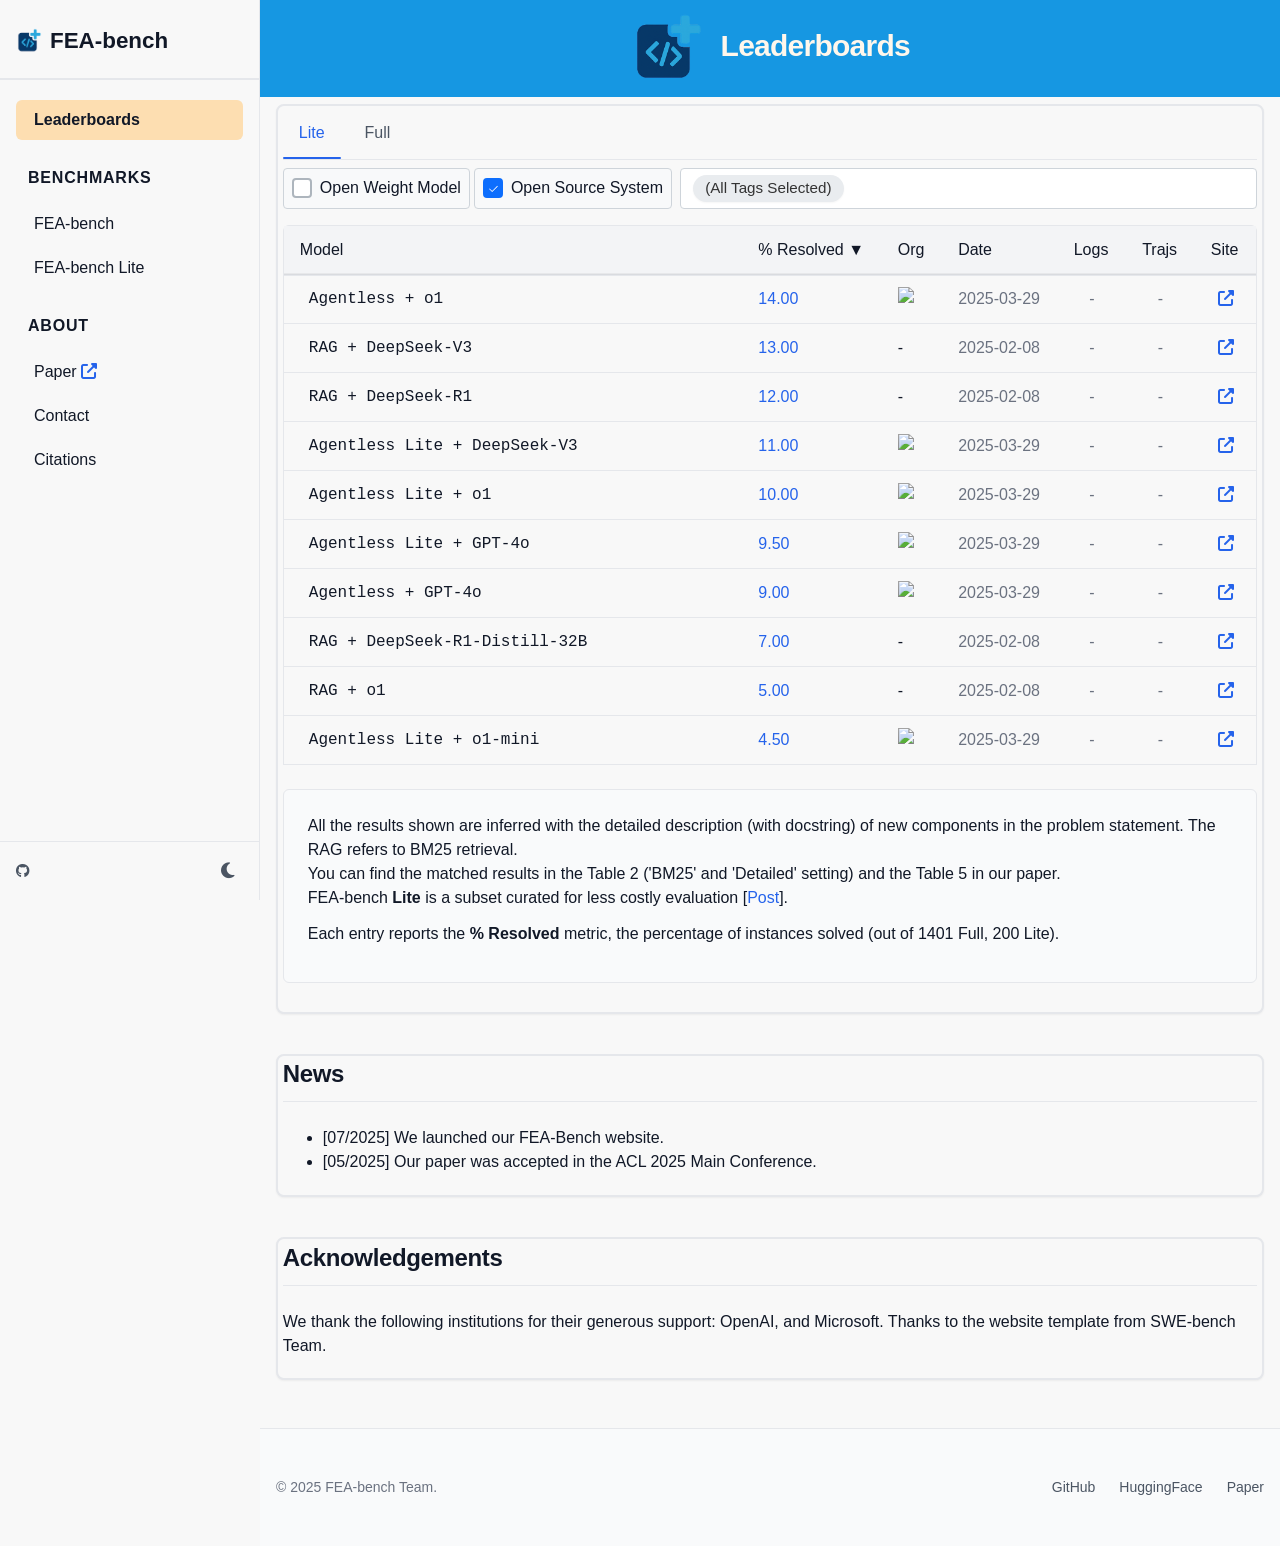
==== commit 1a6e6530: "Deploying to gh-pages from @ GMago-LeWay/fea-bench.github.io@cad5b0ee638df8e203c1b7d8c3071397648b2c5" ====
--- a/index.html
+++ b/index.html
@@ -3,7 +3,7 @@
 <head>
     <meta charset="UTF-8">
     <meta name="viewport" content="width=device-width, initial-scale=1.0">
-    <title>SWE-bench Leaderboards</title>
+    <title>FEA-bench Leaderboards</title>
     <link rel="stylesheet" href="css/main.css">
     <link rel="stylesheet" href="https://cdnjs.cloudflare.com/ajax/libs/font-awesome/6.2.0/css/all.min.css">
     <script
@@ -26,7 +26,7 @@
 <body>
     <div class="sidebar-overlay"></div>
 <header class="mobile-header">
-    <a href="/" class="mobile-logo"><img src="img/swe-llama.svg" alt="SWE-bench logo" class="sidebar-logo-icon">SWE-bench</a>
+    <a href="/" class="mobile-logo"><img src="img/FEA-Bench-logo.png" alt="SWE-bench logo" class="sidebar-logo-icon">FEA-bench</a>
     <button class="sidebar-opener" aria-label="Open menu">
         <i class="fas fa-bars"></i>
     </button>
@@ -34,7 +34,7 @@
 
 <aside class="sidebar">
     <div class="sidebar-header">
-         <a href="/" class="sidebar-logo"><img src="img/swe-llama.svg" alt="SWE-bench logo" class="sidebar-logo-icon">SWE-bench</a>
+         <a href="/" class="sidebar-logo"><img src="img/FEA-Bench-logo.png" alt="SWE-bench logo" class="sidebar-logo-icon">FEA-bench</a>
          <button class="mobile-nav-toggle" aria-label="Close menu">
              <i class="fas fa-times"></i>
          </button>
@@ -43,37 +43,30 @@
         <ul>
             <li><a href="index.html" class="nav-link" data-page="index">Leaderboards</a></li>
             <li class="nav-section-title">Benchmarks</li>
-            <li><a href="original.html" class="nav-link" data-page="original">SWE-bench</a></li>
-            <li><a href="lite.html" class="nav-link" data-page="lite">SWE-bench Lite</a></li>
-            <li><a href="multilingual.html" class="nav-link" data-page="docs">SWE-bench Multilingual</a></li>
+            <li><a href="original.html" class="nav-link" data-page="original">FEA-bench</a></li>
+            <li><a href="lite.html" class="nav-link" data-page="lite">FEA-bench Lite</a></li>
+            <!-- <li><a href="multilingual.html" class="nav-link" data-page="docs">SWE-bench Multilingual</a></li>
             <li><a href="multimodal.html" class="nav-link" data-page="multimodal">SWE-bench Multimodal</a></li>
-            <li><a href="https://openai.com/index/introducing-swe-bench-verified/" class="nav-link" data-page="verified">SWE-bench Verified <i class="fas fa-external-link-alt"></i></a></li>
+            <li><a href="https://openai.com/index/introducing-swe-bench-verified/" class="nav-link" data-page="verified">SWE-bench Verified <i class="fas fa-external-link-alt"></i></a></li> -->
             <li class="nav-section-title">About</li>
-            <li><a href="https://openreview.net/pdf?id=VTF8yNQM66" class="nav-link" data-page="paper">Paper <i class="fas fa-external-link-alt"></i></a></li>
-            <li><a href="https://swebench.com/SWE-bench/" class="nav-link" data-page="docs">Docs <i class="fas fa-external-link-alt"></i></a></li>
+            <li><a href="https://arxiv.org/abs/2503.06680" class="nav-link" data-page="paper">Paper <i class="fas fa-external-link-alt"></i></a></li>
+            <!-- <li><a href="https://swebench.com/SWE-bench/" class="nav-link" data-page="docs">Docs <i class="fas fa-external-link-alt"></i></a></li> -->
             <li><a href="contact.html" class="nav-link" data-page="contact">Contact</a></li>
             <li><a href="citations.html" class="nav-link" data-page="citations">Citations</a></li>
-            <li><a href="press.html" class="nav-link" data-page="press">Press</a></li>
+            <!-- <li><a href="press.html" class="nav-link" data-page="press">Press</a></li>
             <li><a href="submit.html" class="nav-link" data-page="submit">Submit</a></li>            
             <li class="nav-section-title">SWE-bench Family</li>
             <li><a href="https://swe-agent.com/latest/" class="nav-link" data-page="swe-agent"><img src="img/swe-agent-icon.svg" alt="SWE-agent icon" class="sidebar-family-icon">SWE-agent <i class="fas fa-external-link-alt"></i></a></li>
             <li><a href="https://swesmith.com/" class="nav-link" data-page="swe-smith"><img src="img/swe-smith-icon.svg" alt="SWE-smith icon" class="sidebar-family-icon">SWE-smith <i class="fas fa-external-link-alt"></i></a></li>
             <li><a href="https://swe-rex.com/latest/" class="nav-link" data-page="swe-rex"><img src="img/swe-rex-icon.svg" alt="SWE-ReX icon" class="sidebar-family-icon">SWE-ReX <i class="fas fa-external-link-alt"></i></a></li>
-            <li><a href="https://swebench.com/sb-cli/" class="nav-link" data-page="sb-cli"><img src="img/sb-cli-icon.svg" alt="SWE-bench CLI icon" class="sidebar-family-icon">SWE-bench CLI <i class="fas fa-external-link-alt"></i></a></li>
+            <li><a href="https://swebench.com/sb-cli/" class="nav-link" data-page="sb-cli"><img src="img/sb-cli-icon.svg" alt="SWE-bench CLI icon" class="sidebar-family-icon">SWE-bench CLI <i class="fas fa-external-link-alt"></i></a></li> -->
         </ul>
     </nav>
     <div class="sidebar-footer">
-        <a href="https://github.com/swe-bench/SWE-bench" target="_blank" rel="noopener noreferrer">
+        <a href="https://github.com/microsoft/FEA-Bench" target="_blank" rel="noopener noreferrer">
             <i class="fab fa-github"></i>
         </a>
         &nbsp;
-        <a href="https://www.youtube.com/@SWE-bench" target="_blank" rel="noopener noreferrer">
-            <i class="fab fa-youtube"></i>
-        </a>
-        &nbsp;
-        <a href="https://join.slack.com/t/swe-bench/shared_invite/zt-36pj9bu5s-o3_yXPZbaH2wVnxnss1EkQ" target="_blank" rel="noopener noreferrer">
-            <i class="fab fa-slack"></i>
-        </a>
         <button id="theme-toggle" class="theme-toggle" aria-label="Toggle dark mode">
             <i class="fas fa-moon"></i>
         </button>
@@ -86,7 +79,7 @@
         <div class="container">
             <div class="header-logo-container">
                 <h1>
-                    <img src="img/swe-llama.svg" alt="SWE-bench Logo" class="header-logo-small">
+                    <img src="img/FEA-Bench-logo.png" alt="SWE-bench Logo" class="header-logo-small">
                     Leaderboards
                 </h1>
             </div>
@@ -95,7 +88,7 @@
 
     <section class="container">
 
-        <div id="random-announcement"></div>
+        <!-- <div id="random-announcement"></div>
 
         <script>
             const random = Math.random();
@@ -130,15 +123,13 @@
             
             // Insert the selected announcement into the DOM
             document.getElementById('random-announcement').innerHTML = announcementHTML;
-        </script>
+        </script> -->
 
         <div class="content-section" id="leaderboard">
             <div class="leaderboard-tabs">
                 <div class="leaderboard-tab-list">
                     <button class="tablinks" data-leaderboard="Lite">Lite</button>
-                    <button class="tablinks" data-leaderboard="Verified">Verified</button>
                     <button class="tablinks" data-leaderboard="Test">Full</button>
-                    <button class="tablinks" data-leaderboard="Multimodal">Multimodal</button>
                 </div>
             </div>
 
@@ -154,9 +145,6 @@
         <label class="btn btn-sm btn-outline-secondary filter-toggle">
             <input type="checkbox" class="filter-checkbox" data-filter="os_system" autocomplete="off"> Open Source System
         </label>
-        <label class="btn btn-sm btn-outline-secondary filter-toggle" title="The agent run was performed by or directly verified by the SWE-bench team">
-            <input type="checkbox" class="filter-checkbox" data-filter="checked" autocomplete="off"> Checked
-        </label>
     </div>
     <form id="tag-multiselect-form" style="flex: 1; min-width: 200px; display: flex; justify-content: flex-end;">
         <div id="tag-multiselect" class="multiselect-dropdown" style="width: 100%;">
@@ -168,143 +156,31 @@
                 </div>
                 
                 <div class="multiselect-option">
-                    <label><input type="checkbox" class="tag-checkbox" value="Model: Llama 3.1" checked onchange="updateTagSelection()"> Model: Llama 3.1</label>
-                </div>
-                
-                <div class="multiselect-option">
-                    <label><input type="checkbox" class="tag-checkbox" value="Model: Llama3-SWE-RL-70B" checked onchange="updateTagSelection()"> Model: Llama3-SWE-RL-70B</label>
-                </div>
-                
-                <div class="multiselect-option">
-                    <label><input type="checkbox" class="tag-checkbox" value="Model: MCTS-Refine-7B" checked onchange="updateTagSelection()"> Model: MCTS-Refine-7B</label>
-                </div>
-                
-                <div class="multiselect-option">
-                    <label><input type="checkbox" class="tag-checkbox" value="Model: NV-EmbedCode" checked onchange="updateTagSelection()"> Model: NV-EmbedCode</label>
-                </div>
-                
-                <div class="multiselect-option">
-                    <label><input type="checkbox" class="tag-checkbox" value="Model: Qwen 2.5" checked onchange="updateTagSelection()"> Model: Qwen 2.5</label>
-                </div>
-                
-                <div class="multiselect-option">
-                    <label><input type="checkbox" class="tag-checkbox" value="Model: Qwen/Qwen2.5-72B-Instruct" checked onchange="updateTagSelection()"> Model: Qwen/Qwen2.5-72B-Instruct</label>
-                </div>
-                
-                <div class="multiselect-option">
-                    <label><input type="checkbox" class="tag-checkbox" value="Model: Qwen2.5-Coder-32B-Instruct" checked onchange="updateTagSelection()"> Model: Qwen2.5-Coder-32B-Instruct</label>
-                </div>
-                
-                <div class="multiselect-option">
-                    <label><input type="checkbox" class="tag-checkbox" value="Model: SWE-Llama" checked onchange="updateTagSelection()"> Model: SWE-Llama</label>
-                </div>
-                
-                <div class="multiselect-option">
-                    <label><input type="checkbox" class="tag-checkbox" value="Model: amazon.nova-premier-v1:0" checked onchange="updateTagSelection()"> Model: amazon.nova-premier-v1:0</label>
-                </div>
-                
-                <div class="multiselect-option">
-                    <label><input type="checkbox" class="tag-checkbox" value="Model: claude-2" checked onchange="updateTagSelection()"> Model: claude-2</label>
-                </div>
-                
-                <div class="multiselect-option">
-                    <label><input type="checkbox" class="tag-checkbox" value="Model: claude-3-5-haiku-20241022" checked onchange="updateTagSelection()"> Model: claude-3-5-haiku-20241022</label>
-                </div>
-                
-                <div class="multiselect-option">
-                    <label><input type="checkbox" class="tag-checkbox" value="Model: claude-3-5-haiku-latest" checked onchange="updateTagSelection()"> Model: claude-3-5-haiku-latest</label>
-                </div>
-                
-                <div class="multiselect-option">
-                    <label><input type="checkbox" class="tag-checkbox" value="Model: claude-3-5-sonnet-20241022" checked onchange="updateTagSelection()"> Model: claude-3-5-sonnet-20241022</label>
-                </div>
-                
-                <div class="multiselect-option">
-                    <label><input type="checkbox" class="tag-checkbox" value="Model: claude-3-7-sonnet-20250219" checked onchange="updateTagSelection()"> Model: claude-3-7-sonnet-20250219</label>
-                </div>
-                
-                <div class="multiselect-option">
-                    <label><input type="checkbox" class="tag-checkbox" value="Model: claude-3-haiku-20240307" checked onchange="updateTagSelection()"> Model: claude-3-haiku-20240307</label>
-                </div>
-                
-                <div class="multiselect-option">
-                    <label><input type="checkbox" class="tag-checkbox" value="Model: claude-3-opus-20240229" checked onchange="updateTagSelection()"> Model: claude-3-opus-20240229</label>
-                </div>
-                
-                <div class="multiselect-option">
-                    <label><input type="checkbox" class="tag-checkbox" value="Model: claude-3.5-sonnet-20241022" checked onchange="updateTagSelection()"> Model: claude-3.5-sonnet-20241022</label>
-                </div>
-                
-                <div class="multiselect-option">
-                    <label><input type="checkbox" class="tag-checkbox" value="Model: claude-3.5-sonnet-latest" checked onchange="updateTagSelection()"> Model: claude-3.5-sonnet-latest</label>
-                </div>
-                
-                <div class="multiselect-option">
-                    <label><input type="checkbox" class="tag-checkbox" value="Model: claude-4-opus-20250514" checked onchange="updateTagSelection()"> Model: claude-4-opus-20250514</label>
-                </div>
-                
-                <div class="multiselect-option">
-                    <label><input type="checkbox" class="tag-checkbox" value="Model: claude-4-opus-20250522" checked onchange="updateTagSelection()"> Model: claude-4-opus-20250522</label>
-                </div>
-                
-                <div class="multiselect-option">
-                    <label><input type="checkbox" class="tag-checkbox" value="Model: claude-4-sonnet" checked onchange="updateTagSelection()"> Model: claude-4-sonnet</label>
-                </div>
-                
-                <div class="multiselect-option">
-                    <label><input type="checkbox" class="tag-checkbox" value="Model: claude-4-sonnet-20250514" checked onchange="updateTagSelection()"> Model: claude-4-sonnet-20250514</label>
-                </div>
-                
-                <div class="multiselect-option">
-                    <label><input type="checkbox" class="tag-checkbox" value="Model: claude-4-sonnet-20250522" checked onchange="updateTagSelection()"> Model: claude-4-sonnet-20250522</label>
-                </div>
-                
-                <div class="multiselect-option">
-                    <label><input type="checkbox" class="tag-checkbox" value="Model: claude-sonnet-4-20250514" checked onchange="updateTagSelection()"> Model: claude-sonnet-4-20250514</label>
-                </div>
-                
-                <div class="multiselect-option">
-                    <label><input type="checkbox" class="tag-checkbox" value="Model: deepseek-chat" checked onchange="updateTagSelection()"> Model: deepseek-chat</label>
-                </div>
-                
-                <div class="multiselect-option">
-                    <label><input type="checkbox" class="tag-checkbox" value="Model: deepseek-reasoner" checked onchange="updateTagSelection()"> Model: deepseek-reasoner</label>
-                </div>
-                
-                <div class="multiselect-option">
-                    <label><input type="checkbox" class="tag-checkbox" value="Model: deepseek-v3" checked onchange="updateTagSelection()"> Model: deepseek-v3</label>
-                </div>
-                
-                <div class="multiselect-option">
-                    <label><input type="checkbox" class="tag-checkbox" value="Model: gemini-2.0-flash-exp" checked onchange="updateTagSelection()"> Model: gemini-2.0-flash-exp</label>
-                </div>
-                
-                <div class="multiselect-option">
-                    <label><input type="checkbox" class="tag-checkbox" value="Model: gemini-2.5-flash-preview-04-17" checked onchange="updateTagSelection()"> Model: gemini-2.5-flash-preview-04-17</label>
-                </div>
-                
-                <div class="multiselect-option">
-                    <label><input type="checkbox" class="tag-checkbox" value="Model: gemini-2.5-pro" checked onchange="updateTagSelection()"> Model: gemini-2.5-pro</label>
-                </div>
-                
-                <div class="multiselect-option">
-                    <label><input type="checkbox" class="tag-checkbox" value="Model: gemini-2.5-pro-preview-05-06" checked onchange="updateTagSelection()"> Model: gemini-2.5-pro-preview-05-06</label>
-                </div>
-                
-                <div class="multiselect-option">
-                    <label><input type="checkbox" class="tag-checkbox" value="Model: gemini-2.5-pro-preview-06-05" checked onchange="updateTagSelection()"> Model: gemini-2.5-pro-preview-06-05</label>
-                </div>
-                
-                <div class="multiselect-option">
-                    <label><input type="checkbox" class="tag-checkbox" value="Model: gpt-4-0125-preview" checked onchange="updateTagSelection()"> Model: gpt-4-0125-preview</label>
-                </div>
-                
-                <div class="multiselect-option">
-                    <label><input type="checkbox" class="tag-checkbox" value="Model: gpt-4-0613" checked onchange="updateTagSelection()"> Model: gpt-4-0613</label>
-                </div>
-                
-                <div class="multiselect-option">
-                    <label><input type="checkbox" class="tag-checkbox" value="Model: gpt-4-1106-preview" checked onchange="updateTagSelection()"> Model: gpt-4-1106-preview</label>
+                    <label><input type="checkbox" class="tag-checkbox" value="Model: Codestral-22B" checked onchange="updateTagSelection()"> Model: Codestral-22B</label>
+                </div>
+                
+                <div class="multiselect-option">
+                    <label><input type="checkbox" class="tag-checkbox" value="Model: DeepSeek-Coder-V2-Lite" checked onchange="updateTagSelection()"> Model: DeepSeek-Coder-V2-Lite</label>
+                </div>
+                
+                <div class="multiselect-option">
+                    <label><input type="checkbox" class="tag-checkbox" value="Model: DeepSeek-R1" checked onchange="updateTagSelection()"> Model: DeepSeek-R1</label>
+                </div>
+                
+                <div class="multiselect-option">
+                    <label><input type="checkbox" class="tag-checkbox" value="Model: DeepSeek-R1-Distill-32B" checked onchange="updateTagSelection()"> Model: DeepSeek-R1-Distill-32B</label>
+                </div>
+                
+                <div class="multiselect-option">
+                    <label><input type="checkbox" class="tag-checkbox" value="Model: DeepSeek-V3" checked onchange="updateTagSelection()"> Model: DeepSeek-V3</label>
+                </div>
+                
+                <div class="multiselect-option">
+                    <label><input type="checkbox" class="tag-checkbox" value="Model: Qwen2.5-Coder-14B" checked onchange="updateTagSelection()"> Model: Qwen2.5-Coder-14B</label>
+                </div>
+                
+                <div class="multiselect-option">
+                    <label><input type="checkbox" class="tag-checkbox" value="Model: Qwen2.5-Coder-32B" checked onchange="updateTagSelection()"> Model: Qwen2.5-Coder-32B</label>
                 </div>
                 
                 <div class="multiselect-option">
@@ -312,199 +188,19 @@
                 </div>
                 
                 <div class="multiselect-option">
-                    <label><input type="checkbox" class="tag-checkbox" value="Model: gpt-4.1" checked onchange="updateTagSelection()"> Model: gpt-4.1</label>
-                </div>
-                
-                <div class="multiselect-option">
-                    <label><input type="checkbox" class="tag-checkbox" value="Model: gpt-4.1-2025-04-14" checked onchange="updateTagSelection()"> Model: gpt-4.1-2025-04-14</label>
-                </div>
-                
-                <div class="multiselect-option">
                     <label><input type="checkbox" class="tag-checkbox" value="Model: gpt-4o-2024-05-13" checked onchange="updateTagSelection()"> Model: gpt-4o-2024-05-13</label>
                 </div>
                 
                 <div class="multiselect-option">
-                    <label><input type="checkbox" class="tag-checkbox" value="Model: gpt-4o-2024-08-06" checked onchange="updateTagSelection()"> Model: gpt-4o-2024-08-06</label>
-                </div>
-                
-                <div class="multiselect-option">
-                    <label><input type="checkbox" class="tag-checkbox" value="Model: gpt-4o-mini" checked onchange="updateTagSelection()"> Model: gpt-4o-mini</label>
-                </div>
-                
-                <div class="multiselect-option">
-                    <label><input type="checkbox" class="tag-checkbox" value="Model: https://huggingface.co/agentica-org/DeepSWE-Preview" checked onchange="updateTagSelection()"> Model: https://huggingface.co/agentica-org/DeepSWE-Preview</label>
-                </div>
-                
-                <div class="multiselect-option">
-                    <label><input type="checkbox" class="tag-checkbox" value="Model: meta-llama/Llama-3.1-405B-Instruct" checked onchange="updateTagSelection()"> Model: meta-llama/Llama-3.1-405B-Instruct</label>
-                </div>
-                
-                <div class="multiselect-option">
-                    <label><input type="checkbox" class="tag-checkbox" value="Model: meta-llama/Llama-3.3-70B-Instruct" checked onchange="updateTagSelection()"> Model: meta-llama/Llama-3.3-70B-Instruct</label>
-                </div>
-                
-                <div class="multiselect-option">
-                    <label><input type="checkbox" class="tag-checkbox" value="Model: mistralai/Devstral-Small-2505" checked onchange="updateTagSelection()"> Model: mistralai/Devstral-Small-2505</label>
-                </div>
-                
-                <div class="multiselect-option">
-                    <label><input type="checkbox" class="tag-checkbox" value="Model: o1" checked onchange="updateTagSelection()"> Model: o1</label>
-                </div>
-                
-                <div class="multiselect-option">
-                    <label><input type="checkbox" class="tag-checkbox" value="Model: o1-mini" checked onchange="updateTagSelection()"> Model: o1-mini</label>
-                </div>
-                
-                <div class="multiselect-option">
-                    <label><input type="checkbox" class="tag-checkbox" value="Model: o1-preview" checked onchange="updateTagSelection()"> Model: o1-preview</label>
-                </div>
-                
-                <div class="multiselect-option">
-                    <label><input type="checkbox" class="tag-checkbox" value="Model: o3" checked onchange="updateTagSelection()"> Model: o3</label>
-                </div>
-                
-                <div class="multiselect-option">
-                    <label><input type="checkbox" class="tag-checkbox" value="Model: o3-2025-04-16" checked onchange="updateTagSelection()"> Model: o3-2025-04-16</label>
-                </div>
-                
-                <div class="multiselect-option">
-                    <label><input type="checkbox" class="tag-checkbox" value="Model: o3-mini" checked onchange="updateTagSelection()"> Model: o3-mini</label>
-                </div>
-                
-                <div class="multiselect-option">
-                    <label><input type="checkbox" class="tag-checkbox" value="Model: o4-mini" checked onchange="updateTagSelection()"> Model: o4-mini</label>
-                </div>
-                
-                <div class="multiselect-option">
-                    <label><input type="checkbox" class="tag-checkbox" value="Model: o4-mini-2025-04-16" checked onchange="updateTagSelection()"> Model: o4-mini-2025-04-16</label>
-                </div>
-                
-                <div class="multiselect-option">
-                    <label><input type="checkbox" class="tag-checkbox" value="Model: text-embedding-3-small" checked onchange="updateTagSelection()"> Model: text-embedding-3-small</label>
-                </div>
-                
-                <div class="multiselect-option">
-                    <label><input type="checkbox" class="tag-checkbox" value="Model_size: 70" checked onchange="updateTagSelection()"> Model_size: 70</label>
-                </div>
-                
-                <div class="multiselect-option">
-                    <label><input type="checkbox" class="tag-checkbox" value="Org: AWS" checked onchange="updateTagSelection()"> Org: AWS</label>
-                </div>
-                
-                <div class="multiselect-option">
-                    <label><input type="checkbox" class="tag-checkbox" value="Org: Agentica" checked onchange="updateTagSelection()"> Org: Agentica</label>
+                    <label><input type="checkbox" class="tag-checkbox" value="Model: o1-2024-12-17" checked onchange="updateTagSelection()"> Model: o1-2024-12-17</label>
+                </div>
+                
+                <div class="multiselect-option">
+                    <label><input type="checkbox" class="tag-checkbox" value="Model: o1-mini-2024-09-12" checked onchange="updateTagSelection()"> Model: o1-mini-2024-09-12</label>
                 </div>
                 
                 <div class="multiselect-option">
                     <label><input type="checkbox" class="tag-checkbox" value="Org: Agentless" checked onchange="updateTagSelection()"> Org: Agentless</label>
-                </div>
-                
-                <div class="multiselect-option">
-                    <label><input type="checkbox" class="tag-checkbox" value="Org: Alibaba" checked onchange="updateTagSelection()"> Org: Alibaba</label>
-                </div>
-                
-                <div class="multiselect-option">
-                    <label><input type="checkbox" class="tag-checkbox" value="Org: Amazon Nova" checked onchange="updateTagSelection()"> Org: Amazon Nova</label>
-                </div>
-                
-                <div class="multiselect-option">
-                    <label><input type="checkbox" class="tag-checkbox" value="Org: Ant Group" checked onchange="updateTagSelection()"> Org: Ant Group</label>
-                </div>
-                
-                <div class="multiselect-option">
-                    <label><input type="checkbox" class="tag-checkbox" value="Org: Anthropic" checked onchange="updateTagSelection()"> Org: Anthropic</label>
-                </div>
-                
-                <div class="multiselect-option">
-                    <label><input type="checkbox" class="tag-checkbox" value="Org: Atlassian" checked onchange="updateTagSelection()"> Org: Atlassian</label>
-                </div>
-                
-                <div class="multiselect-option">
-                    <label><input type="checkbox" class="tag-checkbox" value="Org: ByteDance DevInfra" checked onchange="updateTagSelection()"> Org: ByteDance DevInfra</label>
-                </div>
-                
-                <div class="multiselect-option">
-                    <label><input type="checkbox" class="tag-checkbox" value="Org: Bytedance" checked onchange="updateTagSelection()"> Org: Bytedance</label>
-                </div>
-                
-                <div class="multiselect-option">
-                    <label><input type="checkbox" class="tag-checkbox" value="Org: Codart AI" checked onchange="updateTagSelection()"> Org: Codart AI</label>
-                </div>
-                
-                <div class="multiselect-option">
-                    <label><input type="checkbox" class="tag-checkbox" value="Org: Columbia" checked onchange="updateTagSelection()"> Org: Columbia</label>
-                </div>
-                
-                <div class="multiselect-option">
-                    <label><input type="checkbox" class="tag-checkbox" value="Org: Engine Labs" checked onchange="updateTagSelection()"> Org: Engine Labs</label>
-                </div>
-                
-                <div class="multiselect-option">
-                    <label><input type="checkbox" class="tag-checkbox" value="Org: GLEAM-Lab" checked onchange="updateTagSelection()"> Org: GLEAM-Lab</label>
-                </div>
-                
-                <div class="multiselect-option">
-                    <label><input type="checkbox" class="tag-checkbox" value="Org: GUIRepair" checked onchange="updateTagSelection()"> Org: GUIRepair</label>
-                </div>
-                
-                <div class="multiselect-option">
-                    <label><input type="checkbox" class="tag-checkbox" value="Org: Google" checked onchange="updateTagSelection()"> Org: Google</label>
-                </div>
-                
-                <div class="multiselect-option">
-                    <label><input type="checkbox" class="tag-checkbox" value="Org: IBM" checked onchange="updateTagSelection()"> Org: IBM</label>
-                </div>
-                
-                <div class="multiselect-option">
-                    <label><input type="checkbox" class="tag-checkbox" value="Org: Mistral" checked onchange="updateTagSelection()"> Org: Mistral</label>
-                </div>
-                
-                <div class="multiselect-option">
-                    <label><input type="checkbox" class="tag-checkbox" value="Org: Moatless AI" checked onchange="updateTagSelection()"> Org: Moatless AI</label>
-                </div>
-                
-                <div class="multiselect-option">
-                    <label><input type="checkbox" class="tag-checkbox" value="Org: Moatless Tools" checked onchange="updateTagSelection()"> Org: Moatless Tools</label>
-                </div>
-                
-                <div class="multiselect-option">
-                    <label><input type="checkbox" class="tag-checkbox" value="Org: NVIDIA" checked onchange="updateTagSelection()"> Org: NVIDIA</label>
-                </div>
-                
-                <div class="multiselect-option">
-                    <label><input type="checkbox" class="tag-checkbox" value="Org: OpenHands" checked onchange="updateTagSelection()"> Org: OpenHands</label>
-                </div>
-                
-                <div class="multiselect-option">
-                    <label><input type="checkbox" class="tag-checkbox" value="Org: Refact.ai" checked onchange="updateTagSelection()"> Org: Refact.ai</label>
-                </div>
-                
-                <div class="multiselect-option">
-                    <label><input type="checkbox" class="tag-checkbox" value="Org: SWE-agent" checked onchange="updateTagSelection()"> Org: SWE-agent</label>
-                </div>
-                
-                <div class="multiselect-option">
-                    <label><input type="checkbox" class="tag-checkbox" value="Org: SemAgent" checked onchange="updateTagSelection()"> Org: SemAgent</label>
-                </div>
-                
-                <div class="multiselect-option">
-                    <label><input type="checkbox" class="tag-checkbox" value="Org: Skywork AI" checked onchange="updateTagSelection()"> Org: Skywork AI</label>
-                </div>
-                
-                <div class="multiselect-option">
-                    <label><input type="checkbox" class="tag-checkbox" value="Org: TRAE" checked onchange="updateTagSelection()"> Org: TRAE</label>
-                </div>
-                
-                <div class="multiselect-option">
-                    <label><input type="checkbox" class="tag-checkbox" value="Org: Warp" checked onchange="updateTagSelection()"> Org: Warp</label>
-                </div>
-                
-                <div class="multiselect-option">
-                    <label><input type="checkbox" class="tag-checkbox" value="Org: co-dev.ai" checked onchange="updateTagSelection()"> Org: co-dev.ai</label>
-                </div>
-                
-                <div class="multiselect-option">
-                    <label><input type="checkbox" class="tag-checkbox" value="Org: devlo" checked onchange="updateTagSelection()"> Org: devlo</label>
                 </div>
                 
                 <div class="multiselect-option">
@@ -527,21 +223,22 @@
 
 <!-- Store all leaderboard data in a script tag for lazy loading -->
 <script type="application/json" id="leaderboard-data">
-[{"name": "Test", "results": [{"checked": false, "date": "2025-06-05", "folder": "20250605_atlassian-rovo-dev", "logo": ["https://pf-emoji-service--cdn.us-east-1.prod.public.atl-paas.net/atlassian/productivityEmojis/logo-rovo-64px.png"], "logs": "s3://swe-bench-experiments/test/20250605_atlassian-rovo-dev/logs", "name": "Atlassian Rovo Dev (2025-06-05)", "os_model": false, "os_system": false, "resolved": 41.98, "site": "https://www.atlassian.com/rovo-dev", "tags": ["Org: Atlassian", "System: Attempts - 1"], "trajs": "s3://swe-bench-experiments/test/20250605_atlassian-rovo-dev/trajs", "warning": null}, {"checked": false, "date": "2025-05-22", "folder": "20250522_amazon-q-developer-agent-20250405-dev", "logo": ["https://upload.wikimedia.org/wikipedia/commons/thumb/9/93/Amazon_Web_Services_Logo.svg/2560px-Amazon_Web_Services_Logo.svg.png"], "logs": "s3://swe-bench-experiments/test/20250522_amazon-q-developer-agent-20250405-dev/logs", "name": "Amazon Q Developer Agent (v20250405-dev)", "os_model": false, "os_system": false, "resolved": 37.1, "site": "https://aws.amazon.com/q/developer/", "tags": ["Org: AWS", "System: Attempts - 2+"], "trajs": "s3://swe-bench-experiments/test/20250522_amazon-q-developer-agent-20250405-dev/trajs", "warning": null}, {"checked": true, "date": "2025-02-27", "folder": "20250227_sweagent-claude-3-7-20250219", "logo": ["https://avatars.githubusercontent.com/u/166046056?s=200\u0026v=4"], "logs": "s3://swe-bench-experiments/test/20250227_sweagent-claude-3-7-20250219/logs/", "name": "SWE-agent 1.0 (Claude 3.7 Sonnet)", "os_model": false, "os_system": true, "resolved": 33.83, "site": "https://github.com/swe-agent/swe-agent", "tags": ["Model: claude-3-7-sonnet-20250219", "Org: SWE-agent", "System: Attempts - 1"], "trajs": "s3://swe-bench-experiments/test/20250227_sweagent-claude-3-7-20250219/trajs/", "warning": null}, {"checked": false, "date": "2025-01-31", "folder": "20250131_amazon-q-developer-agent-20241202-dev", "logo": ["https://upload.wikimedia.org/wikipedia/commons/thumb/9/93/Amazon_Web_Services_Logo.svg/2560px-Amazon_Web_Services_Logo.svg.png"], "logs": "s3://swe-bench-experiments/test/20250131_amazon-q-developer-agent-20241202-dev/logs/", "name": "Amazon Q Developer Agent (v20241202-dev)", "os_model": false, "os_system": false, "resolved": 29.99, "site": "https://aws.amazon.com/q/developer/", "tags": ["Org: AWS", "System: Attempts - 1"], "trajs": "s3://swe-bench-experiments/test/20250131_amazon-q-developer-agent-20241202-dev/trajs/", "warning": null}, {"checked": true, "date": "2024-11-03", "folder": "20241103_OpenHands-CodeAct-2.1-sonnet-20241022", "logo": ["https://avatars.githubusercontent.com/u/169105795?s=200\u0026v=4"], "logs": "s3://swe-bench-experiments/test/20241103_OpenHands-CodeAct-2.1-sonnet-20241022/logs", "name": "OpenHands + CodeAct v2.1 (claude-3-5-sonnet-20241022)", "os_model": false, "os_system": true, "resolved": 29.38, "site": "https://docs.all-hands.dev/", "tags": ["Org: OpenHands", "System: Attempts - 1"], "trajs": "s3://swe-bench-experiments/test/20241103_OpenHands-CodeAct-2.1-sonnet-20241022/trajs", "warning": null}, {"checked": false, "date": "2024-11-21", "folder": "20241121_autocoderover-v2.0-claude-3-5-sonnet-20241022", "logo": ["https://github.com/AutoCodeRoverSG/autocoderoversg.github.io/blob/main/img/logo_small.png?raw=true"], "logs": "s3://swe-bench-experiments/test/20241121_autocoderover-v2.0-claude-3-5-sonnet-20241022/logs", "name": "AutoCodeRover-v2.0 (Claude-3.5-Sonnet-20241022)", "os_model": false, "os_system": true, "resolved": 24.89, "site": "https://www.autocoderover.net/", "tags": ["Model: claude-3-5-sonnet-20241022", "System: Attempts - 1"], "trajs": "s3://swe-bench-experiments/test/20241121_autocoderover-v2.0-claude-3-5-sonnet-20241022/trajs", "warning": null}, {"checked": false, "date": "2024-08-20", "folder": "20240820_honeycomb", "logo": ["https://pbs.twimg.com/profile_images/1826351945021636608/eQgGBRKw_400x400.jpg"], "logs": "s3://swe-bench-experiments/test/20240820_honeycomb/logs", "name": "Honeycomb", "os_model": false, "os_system": false, "resolved": 22.06, "site": "https://honeycomb.sh/", "tags": ["System: Attempts - 1"], "trajs": "s3://swe-bench-experiments/test/20240820_honeycomb/trajs", "warning": null}, {"checked": false, "date": "2024-07-21", "folder": "20240721_amazon-q-developer-agent-20240719-dev", "logo": ["https://upload.wikimedia.org/wikipedia/commons/thumb/9/93/Amazon_Web_Services_Logo.svg/2560px-Amazon_Web_Services_Logo.svg.png"], "logs": "s3://swe-bench-experiments/test/20240721_amazon-q-developer-agent-20240719-dev/logs", "name": "Amazon Q Developer Agent (v20240719-dev)", "os_model": false, "os_system": false, "resolved": 19.75, "site": "https://aws.amazon.com/q/developer/", "tags": ["Org: AWS", "System: Attempts - 1"], "trajs": "s3://swe-bench-experiments/test/20240721_amazon-q-developer-agent-20240719-dev/trajs", "warning": null}, {"checked": false, "date": "2024-06-17", "folder": "20240617_factory_code_droid", "logo": ["https://pbs.twimg.com/profile_images/1768168785733980160/a4hWTSfN_400x400.jpg"], "logs": "s3://swe-bench-experiments/test/20240617_factory_code_droid/logs", "name": "Factory Code Droid", "os_model": false, "os_system": false, "resolved": 19.27, "site": "https://www.factory.ai/", "tags": ["System: Attempts - 1"], "trajs": null, "warning": null}, {"checked": false, "date": "2024-06-28", "folder": "20240628_autocoderover-v20240620", "logo": ["https://avatars.githubusercontent.com/u/100131783?s=200\u0026v=4"], "logs": "s3://swe-bench-experiments/test/20240628_autocoderover-v20240620/logs", "name": "AutoCodeRover (v20240620) + GPT 4o (2024-05-13)", "os_model": false, "os_system": false, "resolved": 18.83, "site": "https://autocoderover.dev/", "tags": ["Model: gpt-4o-2024-05-13", "System: Attempts - 1"], "trajs": null, "warning": null}, {"checked": true, "date": "2024-06-20", "folder": "20240620_sweagent_claude3.5sonnet", "logo": ["https://avatars.githubusercontent.com/u/166046056?s=200\u0026v=4"], "logs": "s3://swe-bench-experiments/test/20240620_sweagent_claude3.5sonnet/logs", "name": "SWE-agent + Claude 3.5 Sonnet", "os_model": false, "os_system": true, "resolved": 18.13, "site": null, "tags": ["Model: claude-3-5-sonnet-20241022", "Org: SWE-agent", "System: Attempts - 1"], "trajs": "s3://swe-bench-experiments/test/20240620_sweagent_claude3.5sonnet/trajs", "warning": null}, {"checked": true, "date": "2024-06-15", "folder": "20240615_appmap-navie_gpt4o", "logo": ["https://pbs.twimg.com/profile_images/1393240555191160833/q5OUpB3Q_400x400.png"], "logs": "s3://swe-bench-experiments/test/20240615_appmap-navie_gpt4o/logs", "name": "AppMap Navie + GPT 4o (2024-05-13)", "os_model": true, "os_system": false, "resolved": 14.6, "site": "https://appmap.io/navie", "tags": ["Model: gpt-4o-2024-05-13", "System: Attempts - 1"], "trajs": null, "warning": null}, {"checked": false, "date": "2024-05-09", "folder": "20240509_amazon-q-developer-agent-20240430-dev", "logo": ["https://upload.wikimedia.org/wikipedia/commons/thumb/9/93/Amazon_Web_Services_Logo.svg/2560px-Amazon_Web_Services_Logo.svg.png"], "logs": "s3://swe-bench-experiments/test/20240509_amazon-q-developer-agent-20240430-dev/logs", "name": "Amazon Q Developer Agent (v20240430-dev)", "os_model": false, "os_system": false, "resolved": 13.82, "site": "https://aws.amazon.com/q/developer/", "tags": ["Org: AWS", "System: Attempts - 1"], "trajs": null, "warning": null}, {"checked": true, "date": "2024-04-02", "folder": "20240402_sweagent_gpt4", "logo": ["https://avatars.githubusercontent.com/u/166046056?s=200\u0026v=4"], "logs": "s3://swe-bench-experiments/test/20240402_sweagent_gpt4/logs", "name": "SWE-agent + GPT 4 (1106)", "os_model": false, "os_system": true, "resolved": 12.47, "site": "https://github.com/SWE-agent/SWE-agent", "tags": ["Model: gpt-4-1106-preview", "Org: SWE-agent", "System: Attempts - 1"], "trajs": "s3://swe-bench-experiments/test/20240402_sweagent_gpt4/trajs", "warning": null}, {"checked": true, "date": "2024-07-28", "folder": "20240728_sweagent_gpt4o", "logo": ["https://avatars.githubusercontent.com/u/166046056?s=200\u0026v=4"], "logs": "s3://swe-bench-experiments/test/20240728_sweagent_gpt4o/logs", "name": "SWE-agent + GPT 4o (2024-05-13)", "os_model": false, "os_system": true, "resolved": 11.99, "site": "https://github.com/SWE-agent/SWE-agent", "tags": ["Model: gpt-4o-2024-05-13", "Org: SWE-agent", "System: Attempts - 1"], "trajs": "s3://swe-bench-experiments/test/20240728_sweagent_gpt4o/trajs", "warning": null}, {"checked": true, "date": "2024-04-02", "folder": "20240402_sweagent_claude3opus", "logo": ["https://avatars.githubusercontent.com/u/166046056?s=200\u0026v=4"], "logs": "s3://swe-bench-experiments/test/20240402_sweagent_claude3opus/logs", "name": "SWE-agent + Claude 3 Opus", "os_model": false, "os_system": true, "resolved": 10.51, "site": null, "tags": ["Model: claude-3-opus-20240229", "Org: SWE-agent", "System: Attempts - 1"], "trajs": "s3://swe-bench-experiments/test/20240402_sweagent_claude3opus/trajs", "warning": null}, {"checked": true, "date": "2024-04-02", "folder": "20240402_rag_claude3opus", "logo": ["https://avatars.githubusercontent.com/u/139597579?s=200\u0026v=4"], "logs": "s3://swe-bench-experiments/test/20240402_rag_claude3opus/logs", "name": "RAG + Claude 3 Opus", "os_model": false, "os_system": true, "resolved": 3.79, "site": "https://github.com/SWE-bench/SWE-bench/tree/main/swebench/inference", "tags": ["Model: claude-3-opus-20240229", "System: Attempts - 1"], "trajs": null, "warning": null}, {"checked": true, "date": "2023-10-10", "folder": "20231010_rag_claude2", "logo": ["https://avatars.githubusercontent.com/u/139597579?s=200\u0026v=4"], "logs": "s3://swe-bench-experiments/test/20231010_rag_claude2/logs", "name": "RAG + Claude 2", "os_model": false, "os_system": true, "resolved": 1.96, "site": null, "tags": ["Model: claude-2", "System: Attempts - 1"], "trajs": null, "warning": null}, {"checked": true, "date": "2024-04-02", "folder": "20240402_rag_gpt4", "logo": ["https://avatars.githubusercontent.com/u/139597579?s=200\u0026v=4"], "logs": "s3://swe-bench-experiments/test/20240402_rag_gpt4/logs", "name": "RAG + GPT 4 (1106)", "os_model": false, "os_system": true, "resolved": 1.31, "site": null, "tags": ["Model: gpt-4-1106-preview", "System: Attempts - 1"], "trajs": null, "warning": null}, {"checked": true, "date": "2023-10-10", "folder": "20231010_rag_swellama13b", "logo": ["https://avatars.githubusercontent.com/u/139597579?s=200\u0026v=4"], "logs": "s3://swe-bench-experiments/test/20231010_rag_swellama13b/logs", "name": "RAG + SWE-Llama 13B", "os_model": false, "os_system": true, "resolved": 0.7, "site": null, "tags": ["Org: SWE-agent", "System: Attempts - 1"], "trajs": null, "warning": null}, {"checked": true, "date": "2023-10-10", "folder": "20231010_rag_swellama7b", "logo": ["https://avatars.githubusercontent.com/u/139597579?s=200\u0026v=4"], "logs": "s3://swe-bench-experiments/test/20231010_rag_swellama7b/logs", "name": "RAG + SWE-Llama 7B", "os_model": false, "os_system": true, "resolved": 0.7, "site": null, "tags": ["Model: SWE-Llama", "Org: SWE-agent", "System: Attempts - 1"], "trajs": null, "warning": null}, {"checked": true, "date": "2023-10-10", "folder": "20231010_rag_gpt35", "logo": ["https://avatars.githubusercontent.com/u/139597579?s=200\u0026v=4"], "logs": "s3://swe-bench-experiments/test/20231010_rag_gpt35/logs", "name": "RAG + ChatGPT 3.5", "os_model": false, "os_system": true, "resolved": 0.17, "site": null, "tags": ["Org: SWE-agent", "System: Attempts - 1"], "trajs": null, "warning": null}]}, {"name": "Verified", "results": [{"checked": false, "date": "2025-06-12", "folder": "20250612_trae", "logo": ["https://se-research.bytedance.com/logos/trae.png"], "logs": "s3://swe-bench-experiments/verified/20250612_trae/logs", "name": "TRAE", "os_model": false, "os_system": true, "resolved": 75.2, "site": "https://www.trae.ai/", "tags": ["Model: claude-4-sonnet-20250522", "Model: claude-4-opus-20250522", "Model: claude-3-7-sonnet-20250219", "Model: gemini-2.5-pro-preview-06-05", "Org: TRAE", "System: Attempts - 2+"], "trajs": "s3://swe-bench-experiments/verified/20250612_trae/trajs", "warning": null}, {"checked": false, "date": "2025-06-03", "folder": "20250603_Refact_Agent_claude-4-sonnet", "logo": ["https://refact.ai/favicon.png"], "logs": "s3://swe-bench-experiments/verified/20250603_Refact_Agent_claude-4-sonnet/logs", "name": "Refact.ai Agent", "os_model": false, "os_system": true, "resolved": 74.4, "site": "https://refact.ai", "tags": ["Model: claude-4-sonnet", "Model: o4-mini", "Org: Refact.ai", "System: Attempts - 1"], "trajs": "s3://swe-bench-experiments/verified/20250603_Refact_Agent_claude-4-sonnet/trajs", "warning": null}, {"checked": false, "date": "2025-05-22", "folder": "20250522_tools_claude-4-opus", "logo": ["https://pbs.twimg.com/profile_images/1798110641414443008/XP8gyBaY_400x400.jpg"], "logs": "s3://swe-bench-experiments/verified/20250522_tools_claude-4-opus/logs", "name": "Tools + Claude 4 Opus (2025-05-22)", "os_model": false, "os_system": false, "resolved": 73.2, "site": "https://www.anthropic.com/", "tags": ["Model: claude-4-opus-20250514", "System: Attempts - 1"], "trajs": "s3://swe-bench-experiments/verified/20250522_tools_claude-4-opus/trajs", "warning": null}, {"checked": false, "date": "2025-05-22", "folder": "20250522_tools_claude-4-sonnet", "logo": ["https://pbs.twimg.com/profile_images/1798110641414443008/XP8gyBaY_400x400.jpg"], "logs": "s3://swe-bench-experiments/verified/20250522_tools_claude-4-sonnet/logs", "name": "Tools + Claude 4 Sonnet (2025-05-22)", "os_model": false, "os_system": false, "resolved": 72.4, "site": "https://www.anthropic.com/", "tags": ["Model: claude-4-sonnet-20250514", "System: Attempts - 1"], "trajs": "s3://swe-bench-experiments/verified/20250522_tools_claude-4-sonnet/trajs", "warning": null}, {"checked": false, "date": "2025-06-23", "folder": "20250623_warp", "logo": ["https://storage.googleapis.com/warp-static-assets/logo/logo--black.png"], "logs": "s3://swe-bench-experiments/verified/20250623_warp/logs", "name": "Warp", "os_model": false, "os_system": false, "resolved": 71.0, "site": "https://www.warp.dev", "tags": ["Model: claude-sonnet-4-20250514", "Model: claude-3-7-sonnet-20250219", "Model: gemini-2.5-pro", "Model: gpt-4.1-2025-04-14", "Org: Warp", "System: Attempts - 1"], "trajs": "s3://swe-bench-experiments/verified/20250623_warp/trajs", "warning": null}, {"checked": true, "date": "2025-06-11", "folder": "20250611_moatless_claude-4-sonnet-20250514", "logo": null, "logs": "s3://swe-bench-experiments/verified/20250611_moatless_claude-4-sonnet-20250514/logs", "name": "Moatless Tools + Claude 4 Sonnet", "os_model": false, "os_system": true, "resolved": 70.8, "site": "https://github.com/aorwall/moatless-tools", "tags": ["Model: claude-4-sonnet-20250514", "Org: Moatless AI", "System: Attempts - 1"], "trajs": "s3://swe-bench-experiments/verified/20250611_moatless_claude-4-sonnet-20250514/trajs", "warning": null}, {"checked": false, "date": "2025-05-19", "folder": "20250519_trae", "logo": ["https://se-research.bytedance.com/logos/trae.png"], "logs": "s3://swe-bench-experiments/verified/20250519_trae/logs", "name": "TRAE", "os_model": false, "os_system": false, "resolved": 70.6, "site": "https://www.trae.ai/", "tags": ["System: Attempts - 2+"], "trajs": "s3://swe-bench-experiments/verified/20250519_trae/trajs", "warning": null}, {"checked": false, "date": "2025-05-15", "folder": "20250515_Refact_Agent", "logo": ["https://refact.ai/favicon.png"], "logs": "s3://swe-bench-experiments/verified/20250515_Refact_Agent/logs", "name": "Refact.ai Agent", "os_model": false, "os_system": true, "resolved": 70.4, "site": "https://refact.ai", "tags": ["Model: claude-3-7-sonnet-20250219", "Model: o3", "Model: o4-mini", "Org: Refact.ai", "System: Attempts - 1"], "trajs": "s3://swe-bench-experiments/verified/20250515_Refact_Agent/trajs", "warning": null}, {"checked": true, "date": "2025-05-24", "folder": "20250524_openhands_claude_4_sonnet", "logo": ["https://avatars.githubusercontent.com/u/169105795?s=200\u0026v=4"], "logs": "s3://swe-bench-experiments/verified/20250524_openhands_claude_4_sonnet/logs", "name": "OpenHands + Claude 4 Sonnet", "os_model": false, "os_system": true, "resolved": 70.4, "site": "https://all-hands.dev/", "tags": ["Model: claude-4-sonnet-20250514", "Org: OpenHands", "System: Attempts - 1"], "trajs": "s3://swe-bench-experiments/verified/20250524_openhands_claude_4_sonnet/trajs", "warning": null}, {"checked": false, "date": "2025-06-10", "folder": "20250610_augment_agent_v1", "logo": ["https://augment-assets.com/augmentcode-mark-green.png"], "logs": "s3://swe-bench-experiments/verified/20250610_augment_agent_v1/logs", "name": "Augment Agent v1", "os_model": false, "os_system": true, "resolved": 70.4, "site": "https://www.augmentcode.com", "tags": ["System: Attempts - 1"], "trajs": "s3://swe-bench-experiments/verified/20250610_augment_agent_v1/trajs", "warning": null}, {"checked": false, "date": "2025-05-19", "folder": "20250519_devlo", "logo": ["https://devlo.ai/static/media/devlo.ef99a045eba5ea0bcada.png"], "logs": "s3://swe-bench-experiments/verified/20250519_devlo/logs", "name": "devlo", "os_model": false, "os_system": false, "resolved": 70.2, "site": "https://devlo.ai/?utm_source=swe-bench", "tags": ["Model: claude-3-7-sonnet-20250219", "Model: o3", "Model: gemini-2.5-pro", "Org: devlo", "System: Attempts - 1"], "trajs": "s3://swe-bench-experiments/verified/20250519_devlo/trajs", "warning": null}, {"checked": false, "date": "2025-04-30", "folder": "20250430_zencoder_ai", "logo": ["https://storage.googleapis.com/zencoder-public/zencoder-logo.svg"], "logs": "s3://swe-bench-experiments/verified/20250430_zencoder_ai/logs", "name": "Zencoder (2025-04-30)", "os_model": false, "os_system": false, "resolved": 70.0, "site": "https://zencoder.ai", "tags": ["Model: claude-3-7-sonnet-20250219", "Model: o4-mini", "System: Attempts - 2+"], "trajs": "s3://swe-bench-experiments/verified/20250430_zencoder_ai/trajs", "warning": null}, {"checked": false, "date": "2025-05-16", "folder": "20250516_cortexa_o3", "logo": ["https://research.nvidia.com/labs/adlr/images/nvidia-ai.jpg"], "logs": "s3://swe-bench-experiments/verified/20250516_cortexa_o3/logs", "name": "Nemotron-CORTEXA", "os_model": false, "os_system": false, "resolved": 68.2, "site": "https://research.nvidia.com/labs/adlr/cortexa/", "tags": ["Model: NV-EmbedCode", "Model: o3", "Model: o3-mini", "Model: o1", "Model: gpt-4.1", "Model: gpt-4o-2024-05-13", "Model: gpt-4-turbo-2024-04-09", "Model: claude-3-7-sonnet-20250219", "Model: deepseek-v3", "Model: Qwen/Qwen2.5-72B-Instruct", "Model: meta-llama/Llama-3.1-405B-Instruct", "Model: meta-llama/Llama-3.3-70B-Instruct", "Org: NVIDIA", "System: Attempts - 2+"], "trajs": "s3://swe-bench-experiments/verified/20250516_cortexa_o3/trajs", "warning": null}, {"checked": true, "date": "2025-05-22", "folder": "20250522_sweagent_claude-4-sonnet-20250514", "logo": ["https://avatars.githubusercontent.com/u/166046056?s=200\u0026v=4"], "logs": "s3://swe-bench-experiments/verified/20250522_sweagent_claude-4-sonnet-20250514/logs", "name": "SWE-agent + Claude 4 Sonnet", "os_model": false, "os_system": true, "resolved": 66.6, "site": "https://github.com/SWE-agent/SWE-agent", "tags": ["Model: claude-4-sonnet-20250514", "Org: SWE-agent", "System: Attempts - 1"], "trajs": "s3://swe-bench-experiments/verified/20250522_sweagent_claude-4-sonnet-20250514/trajs", "warning": null}, {"checked": false, "date": "2025-05-14", "folder": "20250514_aime_coder", "logo": ["https://aime-coder-lgtm.github.io/image-host/aime-icon.png"], "logs": "s3://swe-bench-experiments/verified/20250514_aime_coder/logs", "name": "Aime-coder v1 + Anthopic Claude 3.7 Sonnet", "os_model": false, "os_system": false, "resolved": 66.4, "site": "https://github.com/SWE-bench/experiments/blob/main/evaluation/verified/20250514_aime_coder/README.md", "tags": ["Model: claude-3-7-sonnet-20250219", "Org: ByteDance DevInfra", "System: Attempts - 2+"], "trajs": "s3://swe-bench-experiments/verified/20250514_aime_coder/trajs", "warning": null}, {"checked": true, "date": "2025-04-15", "folder": "20250415_openhands", "logo": ["https://avatars.githubusercontent.com/u/169105795?s=200\u0026v=4"], "logs": "s3://swe-bench-experiments/verified/20250415_openhands/logs", "name": "OpenHands", "os_model": false, "os_system": true, "resolved": 65.8, "site": "https://all-hands.dev/", "tags": ["Org: OpenHands", "System: Attempts - 2+"], "trajs": "s3://swe-bench-experiments/verified/20250415_openhands/trajs", "warning": null}, {"checked": false, "date": "2025-03-16", "folder": "20250316_augment_agent_v0", "logo": ["https://augment-assets.com/augmentcode-mark-green.png"], "logs": "s3://swe-bench-experiments/verified/20250316_augment_agent_v0/logs", "name": "Augment Agent v0", "os_model": false, "os_system": true, "resolved": 65.4, "site": "https://www.augmentcode.com", "tags": ["System: Attempts - 2+"], "trajs": "s3://swe-bench-experiments/verified/20250316_augment_agent_v0/trajs", "warning": null}, {"checked": false, "date": "2025-04-05", "folder": "20250405_amazon-q-developer-agent-20250405-dev", "logo": ["https://upload.wikimedia.org/wikipedia/commons/thumb/9/93/Amazon_Web_Services_Logo.svg/2560px-Amazon_Web_Services_Logo.svg.png"], "logs": "s3://swe-bench-experiments/verified/20250405_amazon-q-developer-agent-20250405-dev/logs", "name": "Amazon Q Developer Agent (v20250405-dev)", "os_model": false, "os_system": false, "resolved": 65.4, "site": "https://aws.amazon.com/q/developer/", "tags": ["Org: AWS", "System: Attempts - 2+"], "trajs": "s3://swe-bench-experiments/verified/20250405_amazon-q-developer-agent-20250405-dev/trajs", "warning": null}, {"checked": false, "date": "2025-01-17", "folder": "20250117_wandb_programmer_o1_crosscheck5", "logo": ["https://wandb.ai/logo.png"], "logs": "s3://swe-bench-experiments/verified/20250117_wandb_programmer_o1_crosscheck5/logs", "name": "W\u0026B Programmer O1 crosscheck5", "os_model": false, "os_system": false, "resolved": 64.6, "site": "https://wandb.ai", "tags": ["Model: o1-preview", "System: Attempts - 2+"], "trajs": "s3://swe-bench-experiments/verified/20250117_wandb_programmer_o1_crosscheck5/trajs", "warning": null}, {"checked": false, "date": "2025-05-03", "folder": "20250503_patchpilot-v1.1-o4-mini", "logo": ["https://brand.ucsb.edu/sites/default/files/images/pages/Visual-Identity/Marks/Seal/navy-seal.gif"], "logs": "s3://swe-bench-experiments/verified/20250503_patchpilot-v1.1-o4-mini/logs", "name": "PatchPilot-v1.1", "os_model": false, "os_system": true, "resolved": 64.6, "site": null, "tags": ["Model: o4-mini", "System: Attempts - 2+"], "trajs": "s3://swe-bench-experiments/verified/20250503_patchpilot-v1.1-o4-mini/trajs", "warning": null}, {"checked": false, "date": "2025-02-06", "folder": "20250206_agentscope", "logo": ["https://pbs.twimg.com/profile_images/1567807256091308032/4AXfLwia_400x400.jpg"], "logs": "s3://swe-bench-experiments/verified/20250206_agentscope/logs", "name": "AgentScope", "os_model": false, "os_system": false, "resolved": 63.4, "site": "https://github.com/modelscope/agentscope", "tags": ["Model: claude-3-5-sonnet-20241022", "Org: Alibaba", "System: Attempts - 2+"], "trajs": "s3://swe-bench-experiments/verified/20250206_agentscope/trajs", "warning": null}, {"checked": false, "date": "2025-02-24", "folder": "20250224_tools_claude-3-7-sonnet", "logo": ["https://pbs.twimg.com/profile_images/1798110641414443008/XP8gyBaY_400x400.jpg"], "logs": "s3://swe-bench-experiments/verified/20250224_tools_claude-3-7-sonnet/logs", "name": "Tools + Claude 3.7 Sonnet (2025-02-24)", "os_model": false, "os_system": false, "resolved": 63.2, "site": "https://www.anthropic.com/", "tags": ["Org: Anthropic", "System: Attempts - 2+"], "trajs": "s3://swe-bench-experiments/verified/20250224_tools_claude-3-7-sonnet/trajs", "warning": null}, {"checked": false, "date": "2025-01-10", "folder": "20250110_blackboxai_agent_v1.1", "logo": null, "logs": "s3://swe-bench-experiments/verified/20250110_blackboxai_agent_v1.1/logs", "name": "Blackbox AI Agent", "os_model": false, "os_system": false, "resolved": 62.8, "site": "https://www.blackbox.ai/", "tags": ["System: Attempts - 2+"], "trajs": "s3://swe-bench-experiments/verified/20250110_blackboxai_agent_v1.1/trajs", "warning": null}, {"checked": false, "date": "2025-02-28", "folder": "20250228_epam-ai-run-claude-3-5-sonnet", "logo": ["https://www.epam.com/content/dam/epam/homepage/epam_logo_light.svg"], "logs": "s3://swe-bench-experiments/verified/20250228_epam-ai-run-claude-3-5-sonnet/logs/", "name": "EPAM AI/Run Developer Agent v20250219 + Anthopic Claude 3.5 Sonnet", "os_model": false, "os_system": false, "resolved": 62.8, "site": "https://www.epam.com/services/artificial-intelligence", "tags": ["Model: claude-3-5-sonnet-20241022", "System: Attempts - 2+"], "trajs": "s3://swe-bench-experiments/verified/20250228_epam-ai-run-claude-3-5-sonnet/trajs", "warning": null}, {"checked": true, "date": "2025-02-25", "folder": "20250225_sweagent_claude-3-7-sonnet", "logo": ["https://avatars.githubusercontent.com/u/166046056?s=200\u0026v=4"], "logs": "s3://swe-bench-experiments/verified/20250225_sweagent_claude-3-7-sonnet/logs", "name": "SWE-agent + Claude 3.7 Sonnet w/ Review Heavy", "os_model": false, "os_system": true, "resolved": 62.4, "site": "https://github.com/SWE-agent/SWE-agent", "tags": ["Model: claude-3-7-sonnet-20250219", "Org: SWE-agent", "System: Attempts - 2+"], "trajs": "s3://swe-bench-experiments/verified/20250225_sweagent_claude-3-7-sonnet/trajs", "warning": null}, {"checked": false, "date": "2024-12-21", "folder": "20241221_codestory_midwit_claude-3-5-sonnet_swe-search", "logo": null, "logs": "s3://swe-bench-experiments/verified/20241221_codestory_midwit_claude-3-5-sonnet_swe-search/logs", "name": "CodeStory Midwit Agent + swe-search", "os_model": false, "os_system": false, "resolved": 62.2, "site": "https://aide.dev/", "tags": ["Model: claude-3-5-sonnet-20241022", "System: Attempts - 2+"], "trajs": "s3://swe-bench-experiments/verified/20241221_codestory_midwit_claude-3-5-sonnet_swe-search/trajs", "warning": null}, {"checked": true, "date": "2025-02-03", "folder": "20250203_openhands_4x_scaled", "logo": ["https://avatars.githubusercontent.com/u/169105795?s=200\u0026v=4"], "logs": "s3://swe-bench-experiments/verified/20250203_openhands_4x_scaled/logs", "name": "OpenHands + 4x Scaled (2024-02-03)", "os_model": false, "os_system": true, "resolved": 60.8, "site": "https://all-hands.dev/", "tags": ["Org: OpenHands", "System: Attempts - 2+"], "trajs": "s3://swe-bench-experiments/verified/20250203_openhands_4x_scaled/trajs", "warning": null}, {"checked": false, "date": "2025-01-10", "folder": "20250110_learn_by_interact_claude3.5", "logo": ["https://static-00.iconduck.com/assets.00/google-cloud-icon-2048x1646-7admxejz.png"], "logs": "s3://swe-bench-experiments/verified/20250110_learn_by_interact_claude3.5/logs", "name": "Learn-by-interact", "os_model": false, "os_system": false, "resolved": 60.2, "site": "https://arxiv.org/pdf/2501.10893", "tags": ["Model: claude-3-5-sonnet-20241022", "Org: Google", "System: Attempts - 2+"], "trajs": "s3://swe-bench-experiments/verified/20250110_learn_by_interact_claude3.5/trajs", "warning": null}, {"checked": false, "date": "2025-06-29", "folder": "20250629_deepswerl_r2eagent_tts", "logo": ["https://sky.cs.berkeley.edu/project/agentica-project/"], "logs": "s3://swe-bench-experiments/verified/20250629_deepswerl_r2eagent_tts/logs", "name": "DeepSWE-Preview", "os_model": true, "os_system": true, "resolved": 58.8, "site": "agentica-project.com/", "tags": ["Model: https://huggingface.co/agentica-org/DeepSWE-Preview", "Org: Agentica", "System: Attempts - 2+"], "trajs": "s3://swe-bench-experiments/verified/20250629_deepswerl_r2eagent_tts/trajs", "warning": null}, {"checked": true, "date": "2025-04-10", "folder": "20250410_cortexa", "logo": ["https://research.nvidia.com/labs/adlr/images/nvidia-ai.jpg"], "logs": "s3://swe-bench-experiments/verified/20250410_cortexa/logs", "name": "Nemotron-CORTEXA", "os_model": false, "os_system": false, "resolved": 58.2, "site": "https://research.nvidia.com/labs/adlr/cortexa/", "tags": ["Model: NV-EmbedCode", "Model: claude-3-5-sonnet-20241022", "Model: deepseek-v3", "Model: o3-mini", "Model: gpt-4o-2024-05-13", "Model: gpt-4-turbo-2024-04-09", "Model: Qwen/Qwen2.5-72B-Instruct", "Model: meta-llama/Llama-3.1-405B-Instruct", "Model: meta-llama/Llama-3.3-70B-Instruct", "Org: NVIDIA", "System: Attempts - 2+"], "trajs": "s3://swe-bench-experiments/verified/20250410_cortexa/trajs", "warning": null}, {"checked": false, "date": "2024-12-13", "folder": "20241213_devlo", "logo": ["https://devlo.ai/static/media/devlo.ef99a045eba5ea0bcada.png"], "logs": "s3://swe-bench-experiments/verified/20241213_devlo/logs", "name": "devlo", "os_model": false, "os_system": false, "resolved": 58.2, "site": "https://devlo.ai/?utm_source=swe-bench", "tags": ["System: Attempts - 2+"], "trajs": "s3://swe-bench-experiments/verified/20241213_devlo/trajs", "warning": null}, {"checked": false, "date": "2024-12-23", "folder": "20241223_emergent", "logo": ["https://framerusercontent.com/images/SgtAWOxwfupLelzIrK1vQiBWZvY.png"], "logs": "s3://swe-bench-experiments/verified/20241223_emergent/logs", "name": "Emergent E1 (v2024-12-23)", "os_model": false, "os_system": false, "resolved": 57.2, "site": "https://emergent.sh", "tags": ["Model: claude-3-5-sonnet-20241022", "Model: gpt-4o-2024-08-06", "System: Attempts - 2+"], "trajs": "s3://swe-bench-experiments/verified/20241223_emergent/trajs", "warning": null}, {"checked": false, "date": "2024-12-08", "folder": "20241208_gru", "logo": ["https://pbs.twimg.com/profile_images/1832709320896917504/FB5KojGT_400x400.png"], "logs": "s3://swe-bench-experiments/verified/20241208_gru/logs", "name": "Gru(2024-12-08)", "os_model": false, "os_system": false, "resolved": 57.0, "site": "https://gru.ai", "tags": ["System: Attempts - 2+"], "trajs": "s3://swe-bench-experiments/verified/20241208_gru/trajs", "warning": null}, {"checked": false, "date": "2025-04-05", "folder": "20250405_swe-rizzo_claude37", "logo": null, "logs": "s3://swe-bench-experiments/verified/20250405_swe-rizzo_claude37/logs", "name": "SWE-Rizzo", "os_model": false, "os_system": false, "resolved": 56.6, "site": "https://gen42.ai", "tags": ["System: Attempts - 2+"], "trajs": "s3://swe-bench-experiments/verified/20250405_swe-rizzo_claude37/trajs", "warning": null}, {"checked": false, "date": "2024-12-12", "folder": "20241212_epam-ai-run-claude-3-5-sonnet", "logo": ["https://www.epam.com/content/dam/epam/homepage/epam_logo_light.svg"], "logs": "s3://swe-bench-experiments/verified/20241212_epam-ai-run-claude-3-5-sonnet/logs", "name": "EPAM AI/Run Developer Agent v20241212 + Anthopic Claude 3.5 Sonnet", "os_model": false, "os_system": false, "resolved": 55.4, "site": "https://www.epam.com/services/artificial-intelligence", "tags": ["Model: claude-3-5-sonnet-20241022", "System: Attempts - 2+"], "trajs": "s3://swe-bench-experiments/verified/20241212_epam-ai-run-claude-3-5-sonnet/trajs", "warning": null}, {"checked": false, "date": "2024-12-02", "folder": "20241202_amazon-q-developer-agent-20241202-dev", "logo": ["https://upload.wikimedia.org/wikipedia/commons/thumb/9/93/Amazon_Web_Services_Logo.svg/2560px-Amazon_Web_Services_Logo.svg.png"], "logs": "s3://swe-bench-experiments/verified/20241202_amazon-q-developer-agent-20241202-dev/logs", "name": "Amazon Q Developer Agent (v20241202-dev)", "os_model": false, "os_system": false, "resolved": 55.0, "site": "https://aws.amazon.com/q/developer/", "tags": ["Org: AWS", "System: Attempts - 2+"], "trajs": "s3://swe-bench-experiments/verified/20241202_amazon-q-developer-agent-20241202-dev/trajs", "warning": null}, {"checked": false, "date": "2024-11-08", "folder": "20241108_devlo", "logo": ["https://devlo.ai/static/media/devlo.ef99a045eba5ea0bcada.png"], "logs": "s3://swe-bench-experiments/verified/20241108_devlo/logs", "name": "devlo", "os_model": false, "os_system": false, "resolved": 54.2, "site": "https://devlo.ai/?utm_source=swe-bench", "tags": ["Model: claude-3-5-sonnet-20241022", "System: Attempts - 2+"], "trajs": "s3://swe-bench-experiments/verified/20241108_devlo/trajs", "warning": null}, {"checked": false, "date": "2025-01-20", "folder": "20250120_Bracket", "logo": ["https://bracket.sh/static/media/bracket_logo.d75584b91faa86a6314b.png"], "logs": "s3://swe-bench-experiments/verified/20250120_Bracket/logs", "name": "Bracket.sh", "os_model": false, "os_system": false, "resolved": 53.2, "site": "https://bracket.sh/", "tags": ["System: Attempts - 2+"], "trajs": "s3://swe-bench-experiments/verified/20250120_Bracket/trajs", "warning": null}, {"checked": true, "date": "2024-10-29", "folder": "20241029_OpenHands-CodeAct-2.1-sonnet-20241022", "logo": ["https://avatars.githubusercontent.com/u/169105795?s=200\u0026v=4"], "logs": "s3://swe-bench-experiments/verified/20241029_OpenHands-CodeAct-2.1-sonnet-20241022/logs", "name": "OpenHands + CodeAct v2.1 (claude-3-5-sonnet-20241022)", "os_model": false, "os_system": true, "resolved": 53.0, "site": "https://docs.all-hands.dev/", "tags": ["Org: OpenHands", "System: Attempts - 2+"], "trajs": "s3://swe-bench-experiments/verified/20241029_OpenHands-CodeAct-2.1-sonnet-20241022/trajs", "warning": null}, {"checked": false, "date": "2024-12-12", "folder": "20241212_google_jules_gemini_2.0_flash_experimental", "logo": ["https://upload.wikimedia.org/wikipedia/commons/thumb/2/2f/Google_2015_logo.svg/2560px-Google_2015_logo.svg.png"], "logs": "s3://swe-bench-experiments/verified/20241212_google_jules_gemini_2.0_flash_experimental/logs", "name": "Google Jules + Gemini 2.0 Flash (v20241212-experimental)", "os_model": false, "os_system": false, "resolved": 52.2, "site": "https://developers.googleblog.com/en/the-next-chapter-of-the-gemini-era-for-developers/", "tags": ["Org: Google", "System: Attempts - 2+"], "trajs": "s3://swe-bench-experiments/verified/20241212_google_jules_gemini_2.0_flash_experimental/trajs", "warning": null}, {"checked": false, "date": "2024-11-25", "folder": "20241125_enginelabs", "logo": ["https://cdn.prod.website-files.com/669e7d9c093a7bea79b5b218/66a01c087f080328e84cb463_Engine-Icon.svg"], "logs": "s3://swe-bench-experiments/verified/20241125_enginelabs/logs", "name": "Engine Labs (2024-11-25)", "os_model": false, "os_system": false, "resolved": 51.8, "site": "https://www.enginelabs.ai/", "tags": ["Model: claude-3-5-sonnet-20241022", "Org: Engine Labs", "System: Attempts - 1"], "trajs": "s3://swe-bench-experiments/verified/20241125_enginelabs/trajs", "warning": null}, {"checked": false, "date": "2025-01-22", "folder": "20250122_autocoderover-v2.1-claude-3-5-sonnet-20241022", "logo": ["https://github.com/AutoCodeRoverSG/autocoderoversg.github.io/blob/main/img/logo_small.png?raw=true"], "logs": null, "name": "AutoCodeRover-v2.1 (Claude-3.5-Sonnet-20241022)", "os_model": false, "os_system": false, "resolved": 51.6, "site": "https://www.autocoderover.net/", "tags": ["Model: claude-3-5-sonnet-20241022", "System: Attempts - 2+"], "trajs": null, "warning": null}, {"checked": false, "date": "2024-12-02", "folder": "20241202_agentless-1.5_claude-3.5-sonnet-20241022", "logo": ["https://brand.illinois.edu/wp-content/uploads/2024/02/Color-Variation-Orange-Block-I-White-Background.png"], "logs": "s3://swe-bench-experiments/verified/20241202_agentless-1.5_claude-3.5-sonnet-20241022/logs", "name": "Agentless-1.5 + Claude-3.5 Sonnet (20241022)", "os_model": false, "os_system": true, "resolved": 50.8, "site": "https://github.com/OpenAutoCoder/Agentless", "tags": ["Model: claude-3-5-sonnet-20241022", "Org: Agentless", "System: Attempts - 2+"], "trajs": "s3://swe-bench-experiments/verified/20241202_agentless-1.5_claude-3.5-sonnet-20241022/trajs", "warning": null}, {"checked": false, "date": "2024-10-28", "folder": "20241028_solver", "logo": ["https://pbs.twimg.com/profile_images/1847427476601053184/L3RCKwMu_400x400.png"], "logs": "s3://swe-bench-experiments/verified/20241028_solver/logs", "name": "Solver (2024-10-28)", "os_model": false, "os_system": false, "resolved": 50.0, "site": "https://solverai.com/", "tags": ["System: Attempts - 2+"], "trajs": "s3://swe-bench-experiments/verified/20241028_solver/trajs", "warning": null}, {"checked": false, "date": "2024-11-25", "folder": "20241125_marscode-agent-dev", "logo": ["https://pbs.twimg.com/profile_images/1768232487271153664/etPzHPm1_400x400.jpg"], "logs": "s3://swe-bench-experiments/verified/20241125_marscode-agent-dev/logs", "name": "Bytedance MarsCode Agent", "os_model": false, "os_system": false, "resolved": 50.0, "site": "https://www.marscode.com/", "tags": ["Org: Bytedance", "System: Attempts - 2+"], "trajs": "s3://swe-bench-experiments/verified/20241125_marscode-agent-dev/trajs", "warning": null}, {"checked": false, "date": "2024-11-05", "folder": "20241105_nfactorial", "logo": ["https://nfactorial.dev/logo400.png"], "logs": "s3://swe-bench-experiments/verified/20241105_nfactorial/logs", "name": "nFactorial (2024-11-05)", "os_model": false, "os_system": false, "resolved": 49.2, "site": "https://nfactorial.dev/", "tags": ["Model: claude-3-5-sonnet-20241022", "Model: gpt-4o-2024-08-06", "System: Attempts - 2+"], "trajs": "s3://swe-bench-experiments/verified/20241105_nfactorial/trajs", "warning": null}, {"checked": false, "date": "2024-10-22", "folder": "20241022_tools_claude-3-5-sonnet-updated", "logo": ["https://pbs.twimg.com/profile_images/1798110641414443008/XP8gyBaY_400x400.jpg"], "logs": "s3://swe-bench-experiments/verified/20241022_tools_claude-3-5-sonnet-updated/logs", "name": "Tools + Claude 3.5 Sonnet (2024-10-22)", "os_model": false, "os_system": false, "resolved": 49.0, "site": "https://www.anthropic.com/", "tags": ["Model: claude-3-5-sonnet-20241022", "Model: claude-3.5-sonnet-20241022", "Org: Anthropic", "System: Attempts - 2+"], "trajs": "s3://swe-bench-experiments/verified/20241022_tools_claude-3-5-sonnet-updated/trajs", "warning": null}, {"checked": true, "date": "2024-10-25", "folder": "20241025_composio_swekit", "logo": ["https://avatars.githubusercontent.com/u/128464815?s=48\u0026v=4"], "logs": "s3://swe-bench-experiments/verified/20241025_composio_swekit/logs", "name": "Composio SWE-Kit (2024-10-25)", "os_model": false, "os_system": true, "resolved": 48.6, "site": "https://github.com/ComposioHQ/composio/tree/master/python/swe/agent", "tags": ["Model: claude-3-5-sonnet-20241022", "Model: o1-mini", "System: Attempts - 2+"], "trajs": "s3://swe-bench-experiments/verified/20241025_composio_swekit/trajs", "warning": null}, {"checked": true, "date": "2024-11-06", "folder": "20241106_navie-2-gpt4o-sonnet", "logo": ["https://pbs.twimg.com/profile_images/1393240555191160833/q5OUpB3Q_400x400.png"], "logs": "s3://swe-bench-experiments/verified/20241106_navie-2-gpt4o-sonnet/logs", "name": "AppMap Navie v2", "os_model": false, "os_system": true, "resolved": 47.2, "site": "https://appmap.io/navie", "tags": ["Model: claude-3-5-sonnet-20241022", "Model: gpt-4o-2024-08-06", "System: Attempts - 2+"], "trajs": "s3://swe-bench-experiments/verified/20241106_navie-2-gpt4o-sonnet/trajs", "warning": null}, {"checked": true, "date": "2025-06-16", "folder": "20250616_Skywork-SWE-32B+TTS_Bo8", "logo": ["https://avatars.githubusercontent.com/u/147303017?s=200\u0026v=4"], "logs": "s3://swe-bench-experiments/verified/20250616_Skywork-SWE-32B+TTS_Bo8/logs", "name": "Skywork-SWE-32B + TTS(Bo8)", "os_model": true, "os_system": true, "resolved": 47.0, "site": "https://quixotic-sting-239.notion.site/eb17f379610040ceb54da5d5d24065bd", "tags": ["Model: Qwen2.5-Coder-32B-Instruct", "Org: Skywork AI", "System: Attempts - 2+"], "trajs": "s3://swe-bench-experiments/verified/20250616_Skywork-SWE-32B+TTS_Bo8/trajs", "warning": null}, {"checked": true, "date": "2025-05-20", "folder": "20250520_openhands_devstral_small", "logo": ["https://avatars.githubusercontent.com/u/169105795?s=200\u0026v=4", "https://avatars.githubusercontent.com/u/132372032?s=200\u0026v=4"], "logs": "s3://swe-bench-experiments/verified/20250520_openhands_devstral_small/logs", "name": "OpenHands + DevStral Small 2505", "os_model": true, "os_system": true, "resolved": 46.8, "site": "https://all-hands.dev/", "tags": ["Model: mistralai/Devstral-Small-2505", "Org: OpenHands", "Org: Mistral", "System: Attempts - 1"], "trajs": "s3://swe-bench-experiments/verified/20250520_openhands_devstral_small/trajs", "warning": null}, {"checked": false, "date": "2024-10-23", "folder": "20241023_emergent", "logo": ["https://framerusercontent.com/images/SgtAWOxwfupLelzIrK1vQiBWZvY.png"], "logs": "s3://swe-bench-experiments/verified/20241023_emergent/logs", "name": "Emergent E1 (v2024-10-12)", "os_model": false, "os_system": false, "resolved": 46.6, "site": "https://emergent.sh", "tags": ["Model: claude-3-5-sonnet-20241022", "Model: gpt-4o-2024-08-06", "System: Attempts - 2+"], "trajs": "s3://swe-bench-experiments/verified/20241023_emergent/trajs", "warning": null}, {"checked": false, "date": "2024-11-08", "folder": "20241108_autocoderover-v2.0-claude-3-5-sonnet-20241022", "logo": ["https://github.com/AutoCodeRoverSG/autocoderoversg.github.io/blob/main/img/logo_small.png?raw=true"], "logs": "s3://swe-bench-experiments/verified/20241108_autocoderover-v2.0-claude-3-5-sonnet-20241022/logs", "name": "AutoCodeRover-v2.0 (Claude-3.5-Sonnet-20241022)", "os_model": false, "os_system": true, "resolved": 46.2, "site": "https://www.autocoderover.net/", "tags": ["Model: claude-3-5-sonnet-20241022", "System: Attempts - 2+"], "trajs": "s3://swe-bench-experiments/verified/20241108_autocoderover-v2.0-claude-3-5-sonnet-20241022/trajs", "warning": null}, {"checked": false, "date": "2025-05-28", "folder": "20250528_patchpilot_Co-PatcheR", "logo": ["https://brand.ucsb.edu/sites/default/files/images/pages/Visual-Identity/Marks/Seal/navy-seal.gif"], "logs": "s3://swe-bench-experiments/verified/20250528_patchpilot_Co-PatcheR/logs", "name": "PatchPilot + Co-PatcheR", "os_model": true, "os_system": true, "resolved": 46.0, "site": "https://github.com/ucsb-mlsec/Co-PatcheR", "tags": ["System: Attempts - 2+"], "trajs": "s3://swe-bench-experiments/verified/20250528_patchpilot_Co-PatcheR/trajs", "warning": null}, {"checked": false, "date": "2024-09-24", "folder": "20240924_solver", "logo": ["https://pbs.twimg.com/profile_images/1847427476601053184/L3RCKwMu_400x400.png"], "logs": "s3://swe-bench-experiments/verified/20240924_solver/logs", "name": "Solver (2024-09-12)", "os_model": false, "os_system": false, "resolved": 45.4, "site": "https://laredolabs.com/", "tags": ["System: Attempts - 2+"], "trajs": "s3://swe-bench-experiments/verified/20240924_solver/trajs", "warning": null}, {"checked": false, "date": "2024-08-24", "folder": "20240824_gru", "logo": ["https://pbs.twimg.com/profile_images/1832709320896917504/FB5KojGT_400x400.png"], "logs": "s3://swe-bench-experiments/verified/20240824_gru/logs", "name": "Gru(2024-08-24)", "os_model": false, "os_system": false, "resolved": 45.2, "site": "https://gru.ai", "tags": ["System: Attempts - 2+"], "trajs": "s3://swe-bench-experiments/verified/20240824_gru/trajs", "warning": null}, {"checked": false, "date": "2025-01-18", "folder": "20250118_codeshellagent_gemini_2.0_flash_experimental", "logo": ["https://avatars.githubusercontent.com/u/145519942?s=200\u0026v=4"], "logs": "evaluation/verified/20250118_codeshellagent_gemini_2.0_flash_experimental/logs", "name": "CodeShellAgent + Gemini 2.0 Flash (Experimental)", "os_model": false, "os_system": false, "resolved": 44.2, "site": "https://github.com/WisdomShell/codeshell", "tags": ["Model: gemini-2.0-flash-exp", "System: Attempts - 2+"], "trajs": "evaluation/verified/20250118_codeshellagent_gemini_2.0_flash_experimental/trajs", "warning": null}, {"checked": false, "date": "2024-09-20", "folder": "20240920_solver", "logo": ["https://pbs.twimg.com/profile_images/1847427476601053184/L3RCKwMu_400x400.png"], "logs": "s3://swe-bench-experiments/verified/20240920_solver/logs", "name": "Solver (2024-09-12)", "os_model": false, "os_system": false, "resolved": 43.6, "site": "https://laredolabs.com/", "tags": ["System: Attempts - 2+"], "trajs": "s3://swe-bench-experiments/verified/20240920_solver/trajs", "warning": null}, {"checked": false, "date": "2025-05-27", "folder": "20250527_amazon.nova-premier-v1.0", "logo": ["https://registry.npmmirror.com/@lobehub/icons-static-png/1.46.0/files/dark/nova-color.png"], "logs": "s3://swe-bench-experiments/verified/20250527_amazon.nova-premier-v1.0/logs", "name": "Amazon Nova Premier 1.0 (2025-04-30)", "os_model": false, "os_system": false, "resolved": 42.4, "site": "aws.amazon.com/nova", "tags": ["Model: amazon.nova-premier-v1:0", "Org: Amazon Nova", "System: Attempts - 2+"], "trajs": "s3://swe-bench-experiments/verified/20250527_amazon.nova-premier-v1.0/trajs", "warning": null}, {"checked": true, "date": "2025-02-14", "folder": "20250214_agentless_lite_o3_mini", "logo": ["https://brand.illinois.edu/wp-content/uploads/2024/02/Color-Variation-Orange-Block-I-White-Background.png"], "logs": "s3://swe-bench-experiments/verified/20250214_agentless_lite_o3_mini/logs", "name": "Agentless Lite + O3 Mini (20250214)", "os_model": false, "os_system": true, "resolved": 42.4, "site": "https://github.com/sorendunn/Agentless-Lite", "tags": ["Model: o3-mini", "Org: Agentless", "System: Attempts - 2+"], "trajs": "s3://swe-bench-experiments/verified/20250214_agentless_lite_o3_mini/trajs", "warning": null}, {"checked": false, "date": "2025-06-29", "folder": "20250629_deepswerl_r2eagent", "logo": ["https://sky.cs.berkeley.edu/project/agentica-project/"], "logs": "s3://swe-bench-experiments/verified/20250629_deepswerl_r2eagent/logs", "name": "DeepSWE-Preview", "os_model": true, "os_system": true, "resolved": 42.2, "site": "agentica-project.com/", "tags": ["Model: https://huggingface.co/agentica-org/DeepSWE-Preview", "Org: Agentica", "System: Attempts - 1"], "trajs": "s3://swe-bench-experiments/verified/20250629_deepswerl_r2eagent/trajs", "warning": null}, {"checked": false, "date": "2025-01-12", "folder": "20250112_ugaiforge", "logo": null, "logs": "s3://swe-bench-experiments/verified/20250112_ugaiforge/logs", "name": "ugaiforge", "os_model": false, "os_system": false, "resolved": 41.6, "site": null, "tags": ["System: Attempts - 2+"], "trajs": "s3://swe-bench-experiments/verified/20250112_ugaiforge/trajs", "warning": null}, {"checked": false, "date": "2024-10-30", "folder": "20241030_nfactorial", "logo": ["https://nfactorial.dev/logo400.png"], "logs": "s3://swe-bench-experiments/verified/20241030_nfactorial/logs", "name": "nFactorial (2024-10-30)", "os_model": false, "os_system": false, "resolved": 41.6, "site": "https://nfactorial.dev/", "tags": ["Model: claude-3-5-sonnet-20241022", "Model: gpt-4o-2024-08-06", "Model: o1-preview", "System: Attempts - 2+"], "trajs": "s3://swe-bench-experiments/verified/20241030_nfactorial/trajs", "warning": null}, {"checked": false, "date": "2025-02-26", "folder": "20250226_swerl_llama3_70b", "logo": ["https://upload.wikimedia.org/wikipedia/commons/a/ab/Meta-Logo.png"], "logs": "s3://swe-bench-experiments/verified/20250226_swerl_llama3_70b/logs", "name": "SWE-RL (Llama3-SWE-RL-70B + Agentless Mini) (20250226)", "os_model": false, "os_system": true, "resolved": 41.2, "site": "https://github.com/facebookresearch/swe-rl", "tags": ["Model: Llama3-SWE-RL-70B", "Model_size: 70", "Org: Agentless", "System: Attempts - 2+"], "trajs": "s3://swe-bench-experiments/verified/20250226_swerl_llama3_70b/trajs", "warning": null}, {"checked": false, "date": "2024-11-13", "folder": "20241113_nebius-search-open-weight-models-11-24", "logo": ["https://nebius.com/favicon/favicon-96x96.png"], "logs": "s3://swe-bench-experiments/verified/20241113_nebius-search-open-weight-models-11-24/logs", "name": "Nebius AI Qwen 2.5 72B Generator + LLama 3.1 70B Critic", "os_model": false, "os_system": false, "resolved": 40.6, "site": "https://nebius.com/blog/posts/training-and-search-for-software-engineering-agents", "tags": ["Model: Llama 3.1", "Model: Qwen 2.5", "System: Attempts - 2+"], "trajs": "s3://swe-bench-experiments/verified/20241113_nebius-search-open-weight-models-11-24/trajs", "warning": null}, {"checked": false, "date": "2024-10-22", "folder": "20241022_tools_claude-3-5-haiku", "logo": ["https://pbs.twimg.com/profile_images/1798110641414443008/XP8gyBaY_400x400.jpg"], "logs": "s3://swe-bench-experiments/verified/20241022_tools_claude-3-5-haiku/logs", "name": "Tools + Claude 3.5 Haiku", "os_model": false, "os_system": false, "resolved": 40.6, "site": "https://www.anthropic.com/", "tags": ["Model: claude-3-haiku-20240307", "Org: Anthropic", "System: Attempts - 2+"], "trajs": "s3://swe-bench-experiments/verified/20241022_tools_claude-3-5-haiku/trajs", "warning": null}, {"checked": false, "date": "2024-08-20", "folder": "20240820_honeycomb", "logo": ["https://pbs.twimg.com/profile_images/1826351945021636608/eQgGBRKw_400x400.jpg"], "logs": "s3://swe-bench-experiments/verified/20240820_honeycomb/logs", "name": "Honeycomb", "os_model": false, "os_system": false, "resolved": 40.6, "site": "https://honeycomb.sh/", "tags": ["System: Attempts - 2+"], "trajs": "s3://swe-bench-experiments/verified/20240820_honeycomb/trajs", "warning": null}, {"checked": false, "date": "2024-10-16", "folder": "20241016_composio_swekit", "logo": ["https://avatars.githubusercontent.com/u/128464815?s=48\u0026v=4"], "logs": "s3://swe-bench-experiments/verified/20241016_composio_swekit/logs", "name": "Composio SWEkit + Claude 3.5 Sonnet (2024-10-16)", "os_model": false, "os_system": true, "resolved": 40.6, "site": "https://github.com/ComposioHQ/composio/tree/master/python/swe/agent", "tags": ["Model: claude-3-5-sonnet-20241022", "Model: claude-3.5-sonnet-20241022", "System: Attempts - 2+"], "trajs": "s3://swe-bench-experiments/verified/20241016_composio_swekit/trajs", "warning": null}, {"checked": true, "date": "2025-05-11", "folder": "20250511_sweagent_lm_32b", "logo": ["https://avatars.githubusercontent.com/u/166046056?s=200\u0026v=4"], "logs": "s3://swe-bench-experiments/verified/20250511_sweagent_lm_32b/logs", "name": "SWE-agent + SWE-agent-LM-32B", "os_model": true, "os_system": true, "resolved": 40.2, "site": "https://swesmith.com/", "tags": ["Model: Qwen 2.5", "Org: SWE-agent", "System: Attempts - 1"], "trajs": "s3://swe-bench-experiments/verified/20250511_sweagent_lm_32b/trajs", "warning": null}, {"checked": false, "date": "2024-10-29", "folder": "20241029_epam-ai-run-claude-3-5-sonnet", "logo": ["https://www.epam.com/content/dam/epam/homepage/epam_logo_light.svg"], "logs": "s3://swe-bench-experiments/verified/20241029_epam-ai-run-claude-3-5-sonnet/logs", "name": "EPAM AI/Run Developer Agent v20241029 + Anthopic Claude 3.5 Sonnet", "os_model": false, "os_system": false, "resolved": 39.6, "site": "https://www.epam.com/services/artificial-intelligence", "tags": ["Model: claude-3-5-sonnet-20241022", "System: Attempts - 2+"], "trajs": "s3://swe-bench-experiments/verified/20241029_epam-ai-run-claude-3-5-sonnet/trajs", "warning": null}, {"checked": false, "date": "2024-07-21", "folder": "20240721_amazon-q-developer-agent-20240719-dev", "logo": ["https://upload.wikimedia.org/wikipedia/commons/thumb/9/93/Amazon_Web_Services_Logo.svg/2560px-Amazon_Web_Services_Logo.svg.png"], "logs": "s3://swe-bench-experiments/verified/20240721_amazon-q-developer-agent-20240719-dev/logs", "name": "Amazon Q Developer Agent (v20240719-dev)", "os_model": false, "os_system": false, "resolved": 38.8, "site": "https://aws.amazon.com/q/developer/", "tags": ["Org: AWS", "System: Attempts - 2+"], "trajs": "s3://swe-bench-experiments/verified/20240721_amazon-q-developer-agent-20240719-dev/trajs", "warning": null}, {"checked": false, "date": "2024-10-28", "folder": "20241028_agentless-1.5_gpt4o", "logo": ["https://brand.illinois.edu/wp-content/uploads/2024/02/Color-Variation-Orange-Block-I-White-Background.png"], "logs": "s3://swe-bench-experiments/verified/20241028_agentless-1.5_gpt4o/logs", "name": "Agentless-1.5 + GPT 4o (2024-05-13)", "os_model": false, "os_system": true, "resolved": 38.8, "site": "https://github.com/OpenAutoCoder/Agentless", "tags": ["Model: gpt-4o-2024-05-13", "Org: Agentless", "System: Attempts - 1"], "trajs": "s3://swe-bench-experiments/verified/20241028_agentless-1.5_gpt4o/trajs", "warning": null}, {"checked": false, "date": "2024-06-28", "folder": "20240628_autocoderover-v20240620", "logo": ["https://avatars.githubusercontent.com/u/100131783?s=200\u0026v=4"], "logs": "s3://swe-bench-experiments/verified/20240628_autocoderover-v20240620/logs", "name": "AutoCodeRover (v20240620) + GPT 4o (2024-05-13)", "os_model": false, "os_system": false, "resolved": 38.4, "site": "https://autocoderover.dev/", "tags": ["Model: gpt-4o-2024-05-13", "System: Attempts - 2+"], "trajs": null, "warning": null}, {"checked": true, "date": "2025-06-16", "folder": "20250616_Skywork-SWE-32B", "logo": ["https://avatars.githubusercontent.com/u/147303017?s=200\u0026v=4"], "logs": "s3://swe-bench-experiments/verified/20250616_Skywork-SWE-32B/logs", "name": "Skywork-SWE-32B", "os_model": true, "os_system": true, "resolved": 38.0, "site": "https://quixotic-sting-239.notion.site/eb17f379610040ceb54da5d5d24065bd", "tags": ["Model: Qwen2.5-Coder-32B-Instruct", "Org: Skywork AI", "System: Attempts - 1"], "trajs": "s3://swe-bench-experiments/verified/20250616_Skywork-SWE-32B/trajs", "warning": null}, {"checked": false, "date": "2024-06-17", "folder": "20240617_factory_code_droid", "logo": ["https://pbs.twimg.com/profile_images/1768168785733980160/a4hWTSfN_400x400.jpg"], "logs": "s3://swe-bench-experiments/verified/20240617_factory_code_droid/logs", "name": "Factory Code Droid", "os_model": false, "os_system": false, "resolved": 37.0, "site": "https://www.factory.ai/", "tags": ["System: Attempts - 2+"], "trajs": null, "warning": null}, {"checked": true, "date": "2024-06-20", "folder": "20240620_sweagent_claude3.5sonnet", "logo": ["https://avatars.githubusercontent.com/u/166046056?s=200\u0026v=4"], "logs": "s3://swe-bench-experiments/verified/20240620_sweagent_claude3.5sonnet/logs", "name": "SWE-agent + Claude 3.5 Sonnet", "os_model": false, "os_system": true, "resolved": 33.6, "site": "https://github.com/SWE-agent/SWE-agent", "tags": ["Model: claude-3-5-sonnet-20241022", "Org: SWE-agent", "System: Attempts - 1"], "trajs": "s3://swe-bench-experiments/verified/20240620_sweagent_claude3.5sonnet/trajs", "warning": null}, {"checked": true, "date": "2025-03-06", "folder": "20250306_SWE-Fixer_Qwen2.5-7b-retriever_Qwen2.5-72b-editor", "logo": ["https://www.shlab.org.cn/static/img/index_11.1280f447.png"], "logs": "s3://swe-bench-experiments/verified/20250306_SWE-Fixer_Qwen2.5-7b-retriever_Qwen2.5-72b-editor/logs", "name": "SWE-Fixer (Qwen2.5-7b retriever + Qwen2.5-72b editor)", "os_model": true, "os_system": true, "resolved": 32.8, "site": "https://github.com/InternLM/SWE-Fixer", "tags": ["Model: Qwen 2.5", "System: Attempts - 1"], "trajs": "s3://swe-bench-experiments/verified/20250306_SWE-Fixer_Qwen2.5-7b-retriever_Qwen2.5-72b-editor/trajs", "warning": null}, {"checked": false, "date": "2024-06-12", "folder": "20240612_MASAI_gpt4o", "logo": null, "logs": "s3://swe-bench-experiments/verified/20240612_MASAI_gpt4o/logs", "name": "MASAI + GPT 4o (2024-06-12)", "os_model": false, "os_system": false, "resolved": 32.6, "site": "https://masai-dev-agent.github.io/", "tags": ["Model: gpt-4o-2024-08-06", "System: Attempts - 2+"], "trajs": "s3://swe-bench-experiments/verified/20240612_MASAI_gpt4o/trajs", "warning": null}, {"checked": false, "date": "2024-11-20", "folder": "20241120_artemis_agent", "logo": ["https://pbs.twimg.com/profile_images/1815722024121077760/KKFl48WM_400x400.jpg"], "logs": "s3://swe-bench-experiments/verified/20241120_artemis_agent/logs", "name": "Artemis Agent v1 (2024-11-20)", "os_model": false, "os_system": false, "resolved": 32.0, "site": "https://www.turintech.ai/", "tags": ["System: Attempts - 2+"], "trajs": "s3://swe-bench-experiments/verified/20241120_artemis_agent/trajs", "warning": null}, {"checked": false, "date": "2024-10-07", "folder": "20241007_nfactorial", "logo": ["https://nfactorial.dev/logo400.png"], "logs": "s3://swe-bench-experiments/verified/20241007_nfactorial/logs", "name": "nFactorial (2024-10-07)", "os_model": false, "os_system": false, "resolved": 31.6, "site": "https://nfactorial.dev/", "tags": ["System: Attempts - 2+"], "trajs": "s3://swe-bench-experiments/verified/20241007_nfactorial/trajs", "warning": null}, {"checked": false, "date": "2024-11-28", "folder": "20241128_SWE-Fixer_Qwen2.5-7b-retriever_Qwen2.5-72b-editor_20241128", "logo": ["https://www.shlab.org.cn/static/img/index_11.1280f447.png"], "logs": "s3://swe-bench-experiments/verified/20241128_SWE-Fixer_Qwen2.5-7b-retriever_Qwen2.5-72b-editor_20241128/logs", "name": "SWE-Fixer (Qwen2.5-7b retriever + Qwen2.5-72b editor) 20241128", "os_model": false, "os_system": true, "resolved": 30.2, "site": "https://github.com/InternLM/SWE-Fixer", "tags": ["Model: Qwen 2.5", "System: Attempts - 2+"], "trajs": "s3://swe-bench-experiments/verified/20241128_SWE-Fixer_Qwen2.5-7b-retriever_Qwen2.5-72b-editor_20241128/trajs", "warning": null}, {"checked": false, "date": "2024-10-02", "folder": "20241002_lingma-agent_lingma-swe-gpt-72b", "logo": ["https://pbs.twimg.com/profile_images/1567807256091308032/4AXfLwia_400x400.jpg"], "logs": "s3://swe-bench-experiments/verified/20241002_lingma-agent_lingma-swe-gpt-72b/logs", "name": "Lingma Agent + Lingma SWE-GPT 72b (v0925)", "os_model": false, "os_system": true, "resolved": 28.8, "site": "https://www.modelscope.cn/models/yingwei/Lingma-SWE-GPT (https://www.modelscope.cn/models/yingwei/Lingma-SWE-GPT-v20240925)", "tags": ["Org: Alibaba", "System: Attempts - 2+"], "trajs": "s3://swe-bench-experiments/verified/20241002_lingma-agent_lingma-swe-gpt-72b/trajs", "warning": null}, {"checked": false, "date": "2024-10-16", "folder": "20241016_epam-ai-run-gpt-4o", "logo": ["https://pbs.twimg.com/profile_images/1753265803191795712/qg3YENmV_400x400.png"], "logs": "s3://swe-bench-experiments/verified/20241016_epam-ai-run-gpt-4o/logs", "name": "EPAM AI/Run Developer Agent + GPT4o", "os_model": false, "os_system": false, "resolved": 27.0, "site": "https://www.epam.com/services/artificial-intelligence", "tags": ["Model: gpt-4o-2024-08-06", "System: Attempts - 2+"], "trajs": "s3://swe-bench-experiments/verified/20241016_epam-ai-run-gpt-4o/trajs", "warning": null}, {"checked": true, "date": "2024-06-15", "folder": "20240615_appmap-navie_gpt4o", "logo": ["https://pbs.twimg.com/profile_images/1393240555191160833/q5OUpB3Q_400x400.png"], "logs": "s3://swe-bench-experiments/verified/20240615_appmap-navie_gpt4o/logs", "name": "AppMap Navie + GPT 4o (2024-05-13)", "os_model": false, "os_system": true, "resolved": 26.2, "site": "https://appmap.io/navie", "tags": ["Model: gpt-4o-2024-05-13", "System: Attempts - 2+"], "trajs": null, "warning": null}, {"checked": false, "date": "2024-10-01", "folder": "20241001_nfactorial", "logo": ["https://nfactorial.dev/logo400.png"], "logs": "s3://swe-bench-experiments/verified/20241001_nfactorial/logs", "name": "nFactorial (2024-10-01)", "os_model": false, "os_system": false, "resolved": 25.8, "site": "https://nfactorial.dev/", "tags": ["System: Attempts - 2+"], "trajs": "s3://swe-bench-experiments/verified/20241001_nfactorial/trajs", "warning": null}, {"checked": false, "date": "2024-05-09", "folder": "20240509_amazon-q-developer-agent-20240430-dev", "logo": ["https://upload.wikimedia.org/wikipedia/commons/thumb/9/93/Amazon_Web_Services_Logo.svg/2560px-Amazon_Web_Services_Logo.svg.png"], "logs": "s3://swe-bench-experiments/verified/20240509_amazon-q-developer-agent-20240430-dev/logs", "name": "Amazon Q Developer Agent (v20240430-dev)", "os_model": false, "os_system": false, "resolved": 25.6, "site": "https://aws.amazon.com/q/developer/", "tags": ["Org: AWS", "System: Attempts - 2+"], "trajs": null, "warning": null}, {"checked": false, "date": "2024-09-18", "folder": "20240918_lingma-agent_lingma-swe-gpt-72b", "logo": ["https://pbs.twimg.com/profile_images/1567807256091308032/4AXfLwia_400x400.jpg"], "logs": "s3://swe-bench-experiments/verified/20240918_lingma-agent_lingma-swe-gpt-72b/logs", "name": "Lingma Agent + Lingma SWE-GPT 72b (v0918)", "os_model": false, "os_system": true, "resolved": 25.0, "site": "https://www.modelscope.cn/models/yingwei/Lingma-SWE-GPT", "tags": ["Org: Alibaba", "System: Attempts - 2+"], "trajs": "s3://swe-bench-experiments/verified/20240918_lingma-agent_lingma-swe-gpt-72b/trajs", "warning": null}, {"checked": false, "date": "2024-08-20", "folder": "20240820_epam-ai-run-gpt-4o", "logo": ["https://pbs.twimg.com/profile_images/1753265803191795712/qg3YENmV_400x400.png"], "logs": "s3://swe-bench-experiments/verified/20240820_epam-ai-run-gpt-4o/logs", "name": "EPAM AI/Run Developer Agent + GPT4o", "os_model": false, "os_system": false, "resolved": 24.0, "site": "https://www.epam.com/services/artificial-intelligence", "tags": ["Model: gpt-4o-2024-08-06", "System: Attempts - 2+"], "trajs": "s3://swe-bench-experiments/verified/20240820_epam-ai-run-gpt-4o/trajs", "warning": null}, {"checked": false, "date": "2025-06-27", "folder": "20250627_agentless_MCTS-Refine-7B", "logo": null, "logs": "s3://swe-bench-experiments/verified/20250627_agentless_MCTS-Refine-7B/logs", "name": "MCTS-Refine-7B", "os_model": true, "os_system": true, "resolved": 23.2, "site": "https://mcts-refine.github.io/MCTS-Refine", "tags": ["Model: MCTS-Refine-7B", "System: Attempts - 1"], "trajs": "s3://swe-bench-experiments/verified/20250627_agentless_MCTS-Refine-7B/trajs", "warning": null}, {"checked": true, "date": "2024-07-28", "folder": "20240728_sweagent_gpt4o", "logo": ["https://avatars.githubusercontent.com/u/166046056?s=200\u0026v=4"], "logs": "s3://swe-bench-experiments/verified/20240728_sweagent_gpt4o/logs", "name": "SWE-agent + GPT 4o (2024-05-13)", "os_model": false, "os_system": true, "resolved": 23.2, "site": "https://github.com/SWE-agent/SWE-agent", "tags": ["Model: gpt-4o-2024-05-13", "Org: SWE-agent", "System: Attempts - 1"], "trajs": "s3://swe-bench-experiments/verified/20240728_sweagent_gpt4o/trajs", "warning": null}, {"checked": true, "date": "2024-04-02", "folder": "20240402_sweagent_gpt4", "logo": ["https://avatars.githubusercontent.com/u/166046056?s=200\u0026v=4"], "logs": "s3://swe-bench-experiments/verified/20240402_sweagent_gpt4/logs", "name": "SWE-agent + GPT 4 (1106)", "os_model": false, "os_system": true, "resolved": 22.4, "site": "https://github.com/SWE-agent/SWE-agent", "tags": ["Model: gpt-4-1106-preview", "Org: SWE-agent", "System: Attempts - 1"], "trajs": "s3://swe-bench-experiments/verified/20240402_sweagent_gpt4/trajs", "warning": null}, {"checked": true, "date": "2024-04-02", "folder": "20240402_sweagent_claude3opus", "logo": ["https://avatars.githubusercontent.com/u/166046056?s=200\u0026v=4"], "logs": "s3://swe-bench-experiments/verified/20240402_sweagent_claude3opus/logs", "name": "SWE-agent + Claude 3 Opus", "os_model": false, "os_system": true, "resolved": 18.2, "site": "https://github.com/SWE-agent/SWE-agent", "tags": ["Model: claude-3-opus-20240229", "Org: SWE-agent", "System: Attempts - 1"], "trajs": "s3://swe-bench-experiments/verified/20240402_sweagent_claude3opus/trajs", "warning": null}, {"checked": false, "date": "2024-10-02", "folder": "20241002_lingma-agent_lingma-swe-gpt-7b", "logo": ["https://pbs.twimg.com/profile_images/1567807256091308032/4AXfLwia_400x400.jpg"], "logs": "s3://swe-bench-experiments/verified/20241002_lingma-agent_lingma-swe-gpt-7b/logs", "name": "Lingma Agent + Lingma SWE-GPT 7b (v0925)", "os_model": false, "os_system": true, "resolved": 18.2, "site": "https://www.modelscope.cn/models/yingwei/Lingma-SWE-GPT (https://www.modelscope.cn/models/yingwei/Lingma-SWE-GPT-v20240925)", "tags": ["Org: Alibaba", "System: Attempts - 2+"], "trajs": "s3://swe-bench-experiments/verified/20241002_lingma-agent_lingma-swe-gpt-7b/trajs", "warning": null}, {"checked": false, "date": "2024-09-18", "folder": "20240918_lingma-agent_lingma-swe-gpt-7b", "logo": ["https://pbs.twimg.com/profile_images/1567807256091308032/4AXfLwia_400x400.jpg"], "logs": "s3://swe-bench-experiments/verified/20240918_lingma-agent_lingma-swe-gpt-7b/logs", "name": "Lingma Agent + Lingma SWE-GPT 7b (v0918)", "os_model": false, "os_system": true, "resolved": 10.2, "site": "https://www.modelscope.cn/models/yingwei/Lingma-SWE-GPT", "tags": ["Org: Alibaba", "System: Attempts - 2+"], "trajs": "s3://swe-bench-experiments/verified/20240918_lingma-agent_lingma-swe-gpt-7b/trajs", "warning": null}, {"checked": true, "date": "2024-04-02", "folder": "20240402_rag_claude3opus", "logo": ["https://avatars.githubusercontent.com/u/139597579?s=200\u0026v=4"], "logs": "s3://swe-bench-experiments/verified/20240402_rag_claude3opus/logs", "name": "RAG + Claude 3 Opus", "os_model": false, "os_system": true, "resolved": 7.0, "site": "https://github.com/SWE-bench/SWE-bench/tree/main/swebench/inference", "tags": ["Model: claude-3-opus-20240229", "System: Attempts - 2+"], "trajs": null, "warning": null}, {"checked": true, "date": "2023-10-10", "folder": "20231010_rag_claude2", "logo": ["https://avatars.githubusercontent.com/u/139597579?s=200\u0026v=4"], "logs": "s3://swe-bench-experiments/verified/20231010_rag_claude2/logs", "name": "RAG + Claude 2", "os_model": false, "os_system": true, "resolved": 4.4, "site": null, "tags": ["Model: claude-2", "System: Attempts - 1"], "trajs": null, "warning": null}, {"checked": true, "date": "2024-04-02", "folder": "20240402_rag_gpt4", "logo": ["https://avatars.githubusercontent.com/u/139597579?s=200\u0026v=4"], "logs": "s3://swe-bench-experiments/verified/20240402_rag_gpt4/logs", "name": "RAG + GPT 4 (1106)", "os_model": false, "os_system": true, "resolved": 2.8, "site": null, "tags": ["Model: gpt-4-1106-preview", "System: Attempts - 2+"], "trajs": null, "warning": null}, {"checked": true, "date": "2023-10-10", "folder": "20231010_rag_swellama7b", "logo": ["https://avatars.githubusercontent.com/u/139597579?s=200\u0026v=4"], "logs": "s3://swe-bench-experiments/verified/20231010_rag_swellama7b/logs", "name": "RAG + SWE-Llama 7B", "os_model": false, "os_system": true, "resolved": 1.4, "site": null, "tags": ["Model: SWE-Llama", "Org: SWE-agent", "System: Attempts - 1"], "trajs": null, "warning": null}, {"checked": true, "date": "2023-10-10", "folder": "20231010_rag_swellama13b", "logo": ["https://avatars.githubusercontent.com/u/139597579?s=200\u0026v=4"], "logs": "s3://swe-bench-experiments/verified/20231010_rag_swellama13b/logs", "name": "RAG + SWE-Llama 13B", "os_model": false, "os_system": true, "resolved": 1.2, "site": null, "tags": ["Org: SWE-agent", "System: Attempts - 1"], "trajs": null, "warning": null}, {"checked": true, "date": "2023-10-10", "folder": "20231010_rag_gpt35", "logo": ["https://avatars.githubusercontent.com/u/139597579?s=200\u0026v=4"], "logs": "s3://swe-bench-experiments/verified/20231010_rag_gpt35/logs", "name": "RAG + ChatGPT 3.5", "os_model": false, "os_system": true, "resolved": 0.4, "site": null, "tags": ["Org: SWE-agent", "System: Attempts - 1"], "trajs": null, "warning": null}]}, {"name": "Lite", "results": [{"checked": false, "date": "2025-06-25", "folder": "20250625_ExpeRepair-v1_claude-4-sonnet-20250514", "logo": ["http://www.is.cas.cn/dqwh2016/xxbs2016/201609/W020160923674377419690.jpg"], "logs": "s3://swe-bench-experiments/lite/20250625_ExpeRepair-v1_claude-4-sonnet-20250514/logs", "name": "ExpeRepair-v1.0 + Claude 4 Sonnet", "os_model": false, "os_system": true, "resolved": 60.33, "site": "https://github.com/ExpeRepair/ExpeRepair", "tags": ["Model: claude-4-sonnet-20250514", "Model: o3-mini", "Model: o4-mini", "System: Attempts - 2+"], "trajs": "s3://swe-bench-experiments/lite/20250625_ExpeRepair-v1_claude-4-sonnet-20250514/trajs", "warning": null}, {"checked": false, "date": "2025-04-25", "folder": "20250425_Refact_Agent", "logo": ["https://refact.ai/favicon.png"], "logs": "s3://swe-bench-experiments/lite/20250425_Refact_Agent/logs", "name": "Refact.ai Agent", "os_model": false, "os_system": true, "resolved": 60.0, "site": "https://refact.ai", "tags": ["Model: claude-3-7-sonnet-20250219", "Model: o4-mini", "Org: Refact.ai", "System: Attempts - 1"], "trajs": "s3://swe-bench-experiments/lite/20250425_Refact_Agent/trajs", "warning": null}, {"checked": true, "date": "2025-05-26", "folder": "20250526_sweagent_claude-4-sonnet-20250514", "logo": ["https://avatars.githubusercontent.com/u/166046056?s=200\u0026v=4"], "logs": "s3://swe-bench-experiments/lite/20250522_sweagent_claude-4-sonnet-20250514/trajs", "name": "SWE-agent + Claude 4 Sonnet", "os_model": false, "os_system": true, "resolved": 56.67, "site": "https://github.com/SWE-agent/SWE-agent", "tags": ["Model: claude-4-sonnet-20250514", "Org: SWE-agent", "System: Attempts - 1"], "trajs": "s3://swe-bench-experiments/lite/20250522_sweagent_claude-4-sonnet-20250514/logs", "warning": null}, {"checked": false, "date": "2025-01-14", "folder": "20250114_Isoform", "logo": ["https://avatars.githubusercontent.com/u/4956703?s=200\u0026v=4"], "logs": "s3://swe-bench-experiments/lite/20250114_Isoform/logs", "name": "Isoform", "os_model": false, "os_system": false, "resolved": 55.0, "site": "https://www.isoform.ai", "tags": [], "trajs": "s3://swe-bench-experiments/lite/20250114_Isoform/trajs", "warning": null}, {"checked": false, "date": "2025-06-25", "folder": "20250625_SemAgent_Multi-v1_Claude3.7Sonnet_Gemini2.5Pro", "logo": ["https://raw.githubusercontent.com/AnvithPabba/SemAgent_Multi/refs/heads/main/images/square_university_logo.jpg"], "logs": "s3://swe-bench-experiments/lite/20250625_SemAgent_Multi-v1_Claude3.7Sonnet_Gemini2.5Pro/logs", "name": "SemAgent_Multi-v1.0", "os_model": false, "os_system": false, "resolved": 51.67, "site": "https://arxiv.org/abs/2506.16650", "tags": ["Model: claude-3-7-sonnet-20250219", "Model: gemini-2.5-pro-preview-05-06", "Org: Columbia", "Org: SemAgent", "System: Attempts - 2+"], "trajs": "https://github.com/AnvithPabba/SemAgent_Multi/tree/main/trajs/SWEBench_Lite/20250625_SemAgent_Multi-v1.0_Claude3.7Sonnet_Gemini2.5Pro", "warning": null}, {"checked": false, "date": "2024-12-20", "folder": "20241220_blackboxai_agent_v1", "logo": null, "logs": "s3://swe-bench-experiments/lite/20241220_blackboxai_agent_v1/logs", "name": "Blackbox AI Agent", "os_model": false, "os_system": false, "resolved": 49.0, "site": "https://www.blackbox.ai/", "tags": [], "trajs": "s3://swe-bench-experiments/lite/20241220_blackboxai_agent_v1/trajs", "warning": null}, {"checked": false, "date": "2025-05-28", "folder": "20250528_Codev", "logo": null, "logs": "s3://swe-bench-experiments/lite/20250528_Codev/logs", "name": "Codev", "os_model": false, "os_system": false, "resolved": 49.0, "site": "https://www.co-dev.ai", "tags": ["Model: claude-3-7-sonnet-20250219", "Model: claude-3-5-haiku-20241022", "Model: gemini-2.5-pro-preview-05-06", "Model: gemini-2.5-flash-preview-04-17", "Model: o4-mini-2025-04-16", "Model: gpt-4o-mini", "Model: text-embedding-3-small", "Org: co-dev.ai", "System: Attempts - 1"], "trajs": "s3://swe-bench-experiments/lite/20250528_Codev/trajs", "warning": null}, {"checked": false, "date": "2024-12-08", "folder": "20241208_gru", "logo": ["https://pbs.twimg.com/profile_images/1832709320896917504/FB5KojGT_400x400.png"], "logs": "s3://swe-bench-experiments/lite/20241208_gru/logs", "name": "Gru(2024-12-08)", "os_model": false, "os_system": false, "resolved": 48.67, "site": "https://gru.ai", "tags": [], "trajs": "s3://swe-bench-experiments/lite/20241208_gru/trajs", "warning": null}, {"checked": false, "date": "2025-06-13", "folder": "20250613_ExpeRepair-v1.0", "logo": ["http://www.is.cas.cn/dqwh2016/xxbs2016/201609/W020160923674377419690.jpg"], "logs": "s3://swe-bench-experiments/lite/20250613_ExpeRepair-v1.0/logs", "name": "ExpeRepair-v1.0", "os_model": false, "os_system": true, "resolved": 48.33, "site": "https://github.com/ExpeRepair/ExpeRepair", "tags": ["Model: claude-3.5-sonnet-20241022", "Model: o3-mini", "Model: o4-mini", "System: Attempts - 2+"], "trajs": "s3://swe-bench-experiments/lite/20250613_ExpeRepair-v1.0/trajs", "warning": null}, {"checked": false, "date": "2024-11-27", "folder": "20241127_globant_codefixer_agent", "logo": ["https://ai.globant.com/wp-content/uploads/2024/06/favicon.png"], "logs": "s3://swe-bench-experiments/lite/20241127_globant_codefixer_agent/logs", "name": "Globant Code Fixer Agent", "os_model": false, "os_system": false, "resolved": 48.33, "site": "https://ai.globant.com/us-en/", "tags": [], "trajs": "s3://swe-bench-experiments/lite/20241127_globant_codefixer_agent/trajs", "warning": null}, {"checked": true, "date": "2025-02-26", "folder": "20250226_sweagent_claude-3-7-sonnet-20250219", "logo": ["https://avatars.githubusercontent.com/u/166046056?s=200\u0026v=4"], "logs": "s3://swe-bench-experiments/lite/20250226_sweagent_claude-3-7-sonnet-20250219/trajs", "name": "SWE-agent + Claude 3.7 Sonnet", "os_model": false, "os_system": true, "resolved": 48.0, "site": "https://github.com/SWE-agent/SWE-agent", "tags": ["Model: claude-3-7-sonnet-20250219", "Org: SWE-agent", "System: Attempts - 1"], "trajs": "s3://swe-bench-experiments/lite/20250226_sweagent_claude-3-7-sonnet-20250219/logs", "warning": null}, {"checked": false, "date": "2024-11-22", "folder": "20241122_devlo", "logo": ["https://devlo.ai/static/media/devlo.ef99a045eba5ea0bcada.png"], "logs": "s3://swe-bench-experiments/lite/20241122_devlo/logs", "name": "devlo", "os_model": false, "os_system": false, "resolved": 47.33, "site": "https://devlo.ai/?utm_source=swe-bench", "tags": ["Model: claude-3-5-sonnet-20241022"], "trajs": "s3://swe-bench-experiments/lite/20241122_devlo/trajs", "warning": null}, {"checked": false, "date": "2025-02-05", "folder": "20250205_dars_agent_claude_3.5_sonnet_deepseek_r1", "logo": ["https://drive.google.com/drive/folders/1wKpaj_37NnbSaj3OuG_FP4RDhUlKIVYM?usp=sharing"], "logs": "s3://swe-bench-experiments/lite/20250205_dars_agent_claude_3.5_sonnet_deepseek_r1/logs", "name": "DARS Agent", "os_model": false, "os_system": true, "resolved": 47.0, "site": "https://github.com/darsagent/DARS-Agent", "tags": ["Model: claude-3-5-sonnet-20241022", "Model: deepseek-reasoner"], "trajs": "s3://swe-bench-experiments/lite/20250205_dars_agent_claude_3.5_sonnet_deepseek_r1/trajs", "warning": null}, {"checked": false, "date": "2025-06-19", "folder": "20250619_KGCompass_claude-3.5-sonnet-20241022", "logo": ["https://avatars.githubusercontent.com/u/214923202?s=200\u0026v=4"], "logs": "s3://swe-bench-experiments/lite/20250619_KGCompass_claude-3.5-sonnet-20241022/logs", "name": "KGCompass + Claude 3.5 Sonnet (20241022)", "os_model": false, "os_system": true, "resolved": 46.0, "site": "https://github.com/GLEAM-Lab/KGCompass", "tags": ["Model: claude-3-5-sonnet-20241022", "Org: GLEAM-Lab", "System: Attempts - 2+"], "trajs": "s3://swe-bench-experiments/lite/20250619_KGCompass_claude-3.5-sonnet-20241022/trajs", "warning": null}, {"checked": false, "date": "2024-12-07", "folder": "20241207_kodu_sonnet_v1", "logo": ["https://raw.githubusercontent.com/kodu-ai/claude-coder/main/extension/assets/kodu.png"], "logs": "s3://swe-bench-experiments/lite/20241207_kodu_sonnet_v1/logs", "name": "Kodu-v1 + Claude-3.5 Sonnet (20241022)", "os_model": false, "os_system": false, "resolved": 44.67, "site": "https://www.kodu.ai/", "tags": ["Model: claude-3-5-sonnet-20241022"], "trajs": "s3://swe-bench-experiments/lite/20241207_kodu_sonnet_v1/trajs", "warning": null}, {"checked": true, "date": "2025-03-10", "folder": "20250310_codefuse-cgm", "logo": ["https://raw.githubusercontent.com/codefuse-ai/codefuse/master/assets/LOGO.png"], "logs": "s3://swe-bench-experiments/lite/20250310_codefuse-cgm/logs", "name": "CodeFuse-CGM", "os_model": true, "os_system": true, "resolved": 44.0, "site": "https://github.com/codefuse-ai/CodeFuse-CGM", "tags": ["Org: Ant Group", "System: Attempts - 2+"], "trajs": "s3://swe-bench-experiments/lite/20250310_codefuse-cgm/trajs", "warning": null}, {"checked": false, "date": "2024-07-02", "folder": "20240702_codestory_aide_mixed", "logo": null, "logs": "s3://swe-bench-experiments/lite/20240702_codestory_aide_mixed/logs", "name": "CodeStory Aide + Mixed Models", "os_model": false, "os_system": false, "resolved": 43.0, "site": "https://aide.dev/", "tags": [], "trajs": null, "warning": null}, {"checked": false, "date": "2025-05-09", "folder": "20250509_Lingxi_claude-3-5-sonnet-20241022", "logo": ["https://drive.google.com/file/d/1K0BbkmwSeX-uYLL_9GL_QxP9RPW6_okv/view?usp=sharing"], "logs": "s3://swe-bench-experiments/lite/20250509_Lingxi_claude-3-5-sonnet-20241022/logs", "name": "Lingxi", "os_model": false, "os_system": true, "resolved": 42.67, "site": "https://github.com/nimasteryang/Lingxi", "tags": ["Model: claude-3-5-sonnet-20241022"], "trajs": "s3://swe-bench-experiments/lite/20250509_Lingxi_claude-3-5-sonnet-20241022/trajs", "warning": null}, {"checked": true, "date": "2024-10-25", "folder": "20241025_OpenHands-CodeAct-2.1-sonnet-20241022", "logo": ["https://avatars.githubusercontent.com/u/169105795?s=200\u0026v=4"], "logs": "s3://swe-bench-experiments/lite/20241025_OpenHands-CodeAct-2.1-sonnet-20241022/logs", "name": "OpenHands + CodeAct v2.1 (claude-3-5-sonnet-20241022)", "os_model": false, "os_system": true, "resolved": 41.67, "site": "https://docs.all-hands.dev/", "tags": ["Model: claude-3-5-sonnet-20241022", "Org: OpenHands"], "trajs": "s3://swe-bench-experiments/lite/20241025_OpenHands-CodeAct-2.1-sonnet-20241022/trajs", "warning": null}, {"checked": false, "date": "2025-05-15", "folder": "20250515_codartai", "logo": null, "logs": "s3://swe-bench-experiments/lite/20250515_codartai/logs", "name": "Codart AI", "os_model": false, "os_system": false, "resolved": 41.67, "site": "https://srics96.github.io/Codart-AI/", "tags": ["Model: claude-3-5-haiku-latest", "Model: claude-3.5-sonnet-latest", "Org: Codart AI", "System: Attempts - 1"], "trajs": "s3://swe-bench-experiments/lite/20250515_codartai/trajs", "warning": null}, {"checked": false, "date": "2024-12-20", "folder": "20241220_PatchKitty-0.9_claude-3.5-sonnet-20241022", "logo": ["https://brand.ucsb.edu/sites/default/files/images/pages/Visual-Identity/Marks/Seal/navy-seal.gif"], "logs": "s3://swe-bench-experiments/lite/20241220_PatchKitty-0.9_claude-3.5-sonnet-20241022/logs", "name": "PatchKitty-0.9 + Claude-3.5 Sonnet (20241022)", "os_model": false, "os_system": true, "resolved": 41.33, "site": null, "tags": ["Model: claude-3-5-sonnet-20241022"], "trajs": "s3://swe-bench-experiments/lite/20241220_PatchKitty-0.9_claude-3.5-sonnet-20241022/trajs", "warning": null}, {"checked": false, "date": "2025-01-13", "folder": "20250113_OrcaLoca", "logo": ["https://upload.wikimedia.org/wikipedia/commons/thumb/c/c1/Seal_of_the_University_of_California%2C_San_Diego.svg/1200px-Seal_of_the_University_of_California%2C_San_Diego.svg.png"], "logs": null, "name": "OrcaLoca + Agentless-1.5 + Claude-3.5 Sonnet (20241022)", "os_model": false, "os_system": true, "resolved": 41.0, "site": "https://github.com/fishmingyu/OrcarLLM", "tags": ["Model: claude-3-5-sonnet-20241022", "Org: Agentless"], "trajs": null, "warning": null}, {"checked": false, "date": "2024-10-30", "folder": "20241030_composio_swekit", "logo": ["https://avatars.githubusercontent.com/u/128464815?s=48\u0026v=4"], "logs": "s3://swe-bench-experiments/lite/20241030_composio_swekit/logs", "name": "Composio SWE-Kit (2024-10-30)", "os_model": false, "os_system": true, "resolved": 41.0, "site": "https://github.com/ComposioHQ/composio/tree/master/python/swe/agent", "tags": ["Model: claude-3-5-sonnet-20241022", "Model: o1-mini"], "trajs": "s3://swe-bench-experiments/lite/20241030_composio_swekit/trajs", "warning": null}, {"checked": false, "date": "2024-12-02", "folder": "20241202_agentless-1.5_claude-3.5-sonnet-20241022", "logo": ["https://brand.illinois.edu/wp-content/uploads/2024/02/Color-Variation-Orange-Block-I-White-Background.png"], "logs": "s3://swe-bench-experiments/lite/20241202_agentless-1.5_claude-3.5-sonnet-20241022/logs", "name": "Agentless-1.5 + Claude-3.5 Sonnet (20241022)", "os_model": false, "os_system": false, "resolved": 40.67, "site": "https://github.com/OpenAutoCoder/Agentless", "tags": ["Model: claude-3-5-sonnet-20241022", "Org: Agentless"], "trajs": "s3://swe-bench-experiments/lite/20241202_agentless-1.5_claude-3.5-sonnet-20241022/trajs", "warning": null}, {"checked": false, "date": "2025-01-13", "folder": "20250113_OpenCSG-Starship-Agentic-Coder_gpt4o", "logo": ["https://opencsg.com/images/OpenCSG_logo.svg"], "logs": "s3://swe-bench-experiments/verified/20250113_OpenCSG-Starship-Agentic-Coder_gpt4o/logs", "name": "OpenCSG Starship Agentic Coder + GPT 4 (0806)", "os_model": false, "os_system": false, "resolved": 39.67, "site": "https://opencsg.com/starship", "tags": ["Model: gpt-4o-2024-08-06"], "trajs": "s3://swe-bench-experiments/verified/20250113_OpenCSG-Starship-Agentic-Coder_gpt4o/trajs", "warning": null}, {"checked": false, "date": "2024-09-12", "folder": "20240912_marscode-agent-dev", "logo": ["https://pbs.twimg.com/profile_images/1768232487271153664/etPzHPm1_400x400.jpg"], "logs": "s3://swe-bench-experiments/lite/20240912_marscode-agent-dev/logs", "name": "Bytedance MarsCode Agent", "os_model": false, "os_system": false, "resolved": 39.33, "site": "https://www.marscode.com/", "tags": ["Org: Bytedance"], "trajs": "s3://swe-bench-experiments/lite/20240912_marscode-agent-dev/trajs", "warning": null}, {"checked": true, "date": "2025-01-14", "folder": "20250114_moatless_claude-3.5-sonnet-20241022", "logo": null, "logs": "s3://swe-bench-experiments/lite/20250114_moatless_claude-3.5-sonnet-20241022/logs", "name": "Moatless Tools + Claude 3.5 Sonnet (20241022)", "os_model": false, "os_system": true, "resolved": 39.0, "site": "https://github.com/aorwall/moatless-tools", "tags": ["Model: claude-3-5-sonnet-20241022", "Org: Moatless Tools"], "trajs": "s3://swe-bench-experiments/lite/20250114_moatless_claude-3.5-sonnet-20241022/trajs", "warning": null}, {"checked": true, "date": "2024-11-17", "folder": "20241117_moatless_claude-3.5-sonnet-20241022", "logo": null, "logs": "s3://swe-bench-experiments/lite/20241117_moatless_claude-3.5-sonnet-20241022/logs", "name": "Moatless Tools + Claude 3.5 Sonnet (20241022)", "os_model": false, "os_system": true, "resolved": 38.33, "site": "https://github.com/aorwall/moatless-tools", "tags": ["Model: claude-3-5-sonnet-20241022", "Org: Moatless Tools"], "trajs": "s3://swe-bench-experiments/lite/20241117_moatless_claude-3.5-sonnet-20241022/trajs", "warning": null}, {"checked": false, "date": "2024-08-20", "folder": "20240820_honeycomb", "logo": ["https://pbs.twimg.com/profile_images/1826351945021636608/eQgGBRKw_400x400.jpg"], "logs": "s3://swe-bench-experiments/lite/20240820_honeycomb/logs", "name": "Honeycomb", "os_model": false, "os_system": false, "resolved": 38.33, "site": "https://honeycomb.sh/", "tags": [], "trajs": "s3://swe-bench-experiments/lite/20240820_honeycomb/trajs", "warning": null}, {"checked": false, "date": "2024-06-27", "folder": "20240627_abanteai_mentatbot_gpt4o", "logo": null, "logs": "s3://swe-bench-experiments/lite/20240627_abanteai_mentatbot_gpt4o/logs", "name": "AbanteAI MentatBot + GPT 4o (2024-05-13)", "os_model": false, "os_system": false, "resolved": 38.0, "site": "https://mentat.ai/blog/mentatbot-sota-coding-agent", "tags": ["Model: gpt-4o-2024-05-13"], "trajs": null, "warning": null}, {"checked": false, "date": "2025-01-04", "folder": "20250104_patched_codes_claude-3.5-sonnet-20241022", "logo": ["https://imgur.com/vwVD7aJ.png"], "logs": "s3://swe-bench-experiments/lite/20250104_patched_codes_claude-3.5-sonnet-20241022/logs", "name": "Patched.Codes Patchwork", "os_model": false, "os_system": true, "resolved": 37.0, "site": "https://github.com/patched-codes/patchwork", "tags": ["Model: claude-3-5-sonnet-20241022"], "trajs": "s3://swe-bench-experiments/lite/20250104_patched_codes_claude-3.5-sonnet-20241022/trajs", "warning": null}, {"checked": false, "date": "2025-06-09", "folder": "20250609_KGCompass_deepseek-v3", "logo": ["https://avatars.githubusercontent.com/u/214923202?s=200\u0026v=4"], "logs": "s3://swe-bench-experiments/lite/20250609_KGCompass_deepseek-v3/logs", "name": "KGCompass + DeepSeek V3", "os_model": true, "os_system": true, "resolved": 36.67, "site": "https://github.com/GLEAM-Lab/KGCompass", "tags": ["Model: deepseek-v3", "Org: GLEAM-Lab", "System: Attempts - 2+"], "trajs": "s3://swe-bench-experiments/lite/20250609_KGCompass_deepseek-v3/trajs", "warning": null}, {"checked": true, "date": "2024-11-13", "folder": "20241113_navie-2-gpt4o-sonnet", "logo": ["https://pbs.twimg.com/profile_images/1393240555191160833/q5OUpB3Q_400x400.png"], "logs": "s3://swe-bench-experiments/lite/20241113_navie-2-gpt4o-sonnet/logs", "name": "AppMap Navie v2", "os_model": false, "os_system": true, "resolved": 36.0, "site": "https://appmap.io/navie", "tags": ["Model: claude-3-5-sonnet-20241022", "Model: gpt-4o-2024-08-06"], "trajs": "s3://swe-bench-experiments/lite/20241113_navie-2-gpt4o-sonnet/trajs", "warning": null}, {"checked": false, "date": "2025-01-04", "folder": "20250104_codefuse-aais", "logo": ["https://raw.githubusercontent.com/codefuse-ai/codefuse/master/assets/LOGO.png"], "logs": "s3://swe-bench-experiments/lite/20250104_codefuse-aais/logs", "name": "CodeFuse-AAIS", "os_model": false, "os_system": false, "resolved": 35.67, "site": "https://codefuse.ai/", "tags": [], "trajs": "s3://swe-bench-experiments/lite/20250104_codefuse-aais/trajs", "warning": null}, {"checked": false, "date": "2024-08-11", "folder": "20240811_gru", "logo": ["https://pbs.twimg.com/profile_images/1832709320896917504/FB5KojGT_400x400.png"], "logs": "s3://swe-bench-experiments/lite/20240811_gru/logs", "name": "Gru(2024-08-11)", "os_model": false, "os_system": false, "resolved": 35.67, "site": "https://gru.ai", "tags": [], "trajs": "s3://swe-bench-experiments/lite/20240811_gru/trajs", "warning": null}, {"checked": false, "date": "2024-08-29", "folder": "20240829_Isoform", "logo": null, "logs": "s3://swe-bench-experiments/lite/20240829_Isoform/logs", "name": "Isoform", "os_model": false, "os_system": false, "resolved": 35.0, "site": "https://isoform.ai", "tags": [], "trajs": "s3://swe-bench-experiments/lite/20240829_Isoform/trajs", "warning": null}, {"checked": false, "date": "2024-08-06", "folder": "20240806_SuperCoder2.0", "logo": ["https://pbs.twimg.com/profile_images/1678659510041456640/rxUIfulT_400x400.jpg"], "logs": "s3://swe-bench-experiments/lite/20240806_SuperCoder2.0/logs", "name": "SuperCoder2.0", "os_model": false, "os_system": false, "resolved": 34.0, "site": "https://superagi.com/supercoder/", "tags": [], "trajs": "s3://swe-bench-experiments/lite/20240806_SuperCoder2.0/trajs", "warning": null}, {"checked": false, "date": "2024-07-23", "folder": "20240723_marscode-agent-dev", "logo": ["https://pbs.twimg.com/profile_images/1768232487271153664/etPzHPm1_400x400.jpg"], "logs": "s3://swe-bench-experiments/lite/20240723_marscode-agent-dev/logs", "name": "Bytedance MarsCode Agent + GPT 4o (2024-05-13)", "os_model": false, "os_system": false, "resolved": 34.0, "site": "https://www.marscode.com/", "tags": ["Model: gpt-4o-2024-05-13", "Org: Bytedance"], "trajs": null, "warning": null}, {"checked": false, "date": "2024-06-22", "folder": "20240622_Lingma_Agent", "logo": ["https://pbs.twimg.com/profile_images/1567807256091308032/4AXfLwia_400x400.jpg"], "logs": "s3://swe-bench-experiments/lite/20240622_Lingma_Agent/logs", "name": "Alibaba Lingma Agent", "os_model": false, "os_system": true, "resolved": 33.0, "site": "https://arxiv.org/abs/2406.01422", "tags": ["Org: Alibaba"], "trajs": "s3://swe-bench-experiments/lite/20240622_Lingma_Agent/trajs", "warning": null}, {"checked": true, "date": "2025-02-14", "folder": "20250214_agentless_lite_o3_mini", "logo": ["https://brand.illinois.edu/wp-content/uploads/2024/02/Color-Variation-Orange-Block-I-White-Background.png"], "logs": null, "name": "Agentless Lite + O3 Mini (20250214)", "os_model": false, "os_system": true, "resolved": 32.33, "site": "https://github.com/sorendunn/Agentless-Lite", "tags": ["Model: o3-mini", "Org: Agentless"], "trajs": null, "warning": null}, {"checked": false, "date": "2024-10-28", "folder": "20241028_agentless-1.5_gpt4o", "logo": ["https://brand.illinois.edu/wp-content/uploads/2024/02/Color-Variation-Orange-Block-I-White-Background.png"], "logs": null, "name": "Agentless-1.5 + GPT 4o (2024-05-13)", "os_model": false, "os_system": true, "resolved": 32.0, "site": "https://github.com/OpenAutoCoder/Agentless", "tags": ["Model: gpt-4o-2024-05-13", "Org: Agentless"], "trajs": null, "warning": null}, {"checked": false, "date": "2024-06-17", "folder": "20240617_factory_code_droid", "logo": ["https://pbs.twimg.com/profile_images/1768168785733980160/a4hWTSfN_400x400.jpg"], "logs": "s3://swe-bench-experiments/lite/20240617_factory_code_droid/logs", "name": "Factory Code Droid", "os_model": false, "os_system": false, "resolved": 31.33, "site": "https://www.factory.ai/", "tags": [], "trajs": null, "warning": null}, {"checked": false, "date": "2024-11-11", "folder": "20241111_codeshelltester_gpt4o", "logo": ["https://avatars.githubusercontent.com/u/145519942?s=200\u0026v=4"], "logs": "s3://swe-bench-experiments/lite/20241111_codeshelltester_gpt4o/logs", "name": "CodeShellTester + GPT 4o (2024-05-13)", "os_model": false, "os_system": true, "resolved": 31.33, "site": "https://github.com/WisdomShell/codeshell", "tags": ["Model: gpt-4o-2024-05-13"], "trajs": "s3://swe-bench-experiments/lite/20241111_codeshelltester_gpt4o/trajs", "warning": null}, {"checked": true, "date": "2025-01-11", "folder": "20250111_moatless_deepseek_v3", "logo": null, "logs": "s3://swe-bench-experiments/lite/20250111_moatless_deepseek_v3/logs", "name": "Moatless Tools + Deepseek V3", "os_model": true, "os_system": true, "resolved": 30.67, "site": "https://github.com/aorwall/moatless-tools", "tags": ["Model: deepseek-chat", "Org: Moatless Tools"], "trajs": "s3://swe-bench-experiments/lite/20250111_moatless_deepseek_v3/trajs", "warning": null}, {"checked": false, "date": "2024-06-21", "folder": "20240621_autocoderover-v20240620", "logo": ["https://avatars.githubusercontent.com/u/100131783?s=200\u0026v=4"], "logs": "s3://swe-bench-experiments/lite/20240621_autocoderover-v20240620/logs", "name": "AutoCodeRover (v20240620) + GPT 4o (2024-05-13)", "os_model": false, "os_system": true, "resolved": 30.67, "site": "https://autocoderover.dev/", "tags": ["Model: gpt-4o-2024-05-13"], "trajs": "s3://swe-bench-experiments/lite/20240621_autocoderover-v20240620/trajs", "warning": null}, {"checked": false, "date": "2025-02-07", "folder": "20250207_aegis_o3mini", "logo": null, "logs": "s3://swe-bench-experiments/lite/20250207_aegis_o3mini/logs", "name": "Aegis - o3-mini_1.0", "os_model": false, "os_system": true, "resolved": 30.33, "site": "https://github.com/evandiewald/aegis", "tags": ["Model: o3-mini"], "trajs": "s3://swe-bench-experiments/lite/20250207_aegis_o3mini/trajs", "warning": null}, {"checked": false, "date": "2024-09-08", "folder": "20240908_infant_gpt4o", "logo": null, "logs": "s3://swe-bench-experiments/lite/20240908_infant_gpt4o/logs", "name": "AIGCode Infant-Coder(2024-08-30)", "os_model": false, "os_system": true, "resolved": 30.0, "site": "https://aigcode.net/", "tags": [], "trajs": "s3://swe-bench-experiments/lite/20240908_infant_gpt4o/trajs", "warning": null}, {"checked": true, "date": "2024-12-03", "folder": "20241203_KortixAI-AgentPress-sonnet-20241022", "logo": ["https://avatars.githubusercontent.com/u/170767358?s=200\u0026v=4"], "logs": "s3://swe-bench-experiments/lite/20241203_KortixAI-AgentPress-sonnet-20241022/logs", "name": "Kortix AI (claude-3-5-sonnet-20241022)", "os_model": false, "os_system": false, "resolved": 30.0, "site": "https://www.kortix.ai/", "tags": ["Model: claude-3-5-sonnet-20241022"], "trajs": "s3://swe-bench-experiments/lite/20241203_KortixAI-AgentPress-sonnet-20241022/trajs", "warning": null}, {"checked": false, "date": "2024-07-21", "folder": "20240721_amazon-q-developer-agent-20240719-dev", "logo": ["https://upload.wikimedia.org/wikipedia/commons/thumb/9/93/Amazon_Web_Services_Logo.svg/2560px-Amazon_Web_Services_Logo.svg.png"], "logs": "s3://swe-bench-experiments/lite/20240721_amazon-q-developer-agent-20240719-dev/logs", "name": "Amazon Q Developer Agent (v20240719-dev)", "os_model": false, "os_system": false, "resolved": 29.67, "site": "https://aws.amazon.com/q/developer/", "tags": ["Org: AWS"], "trajs": "s3://swe-bench-experiments/lite/20240721_amazon-q-developer-agent-20240719-dev/trajs", "warning": null}, {"checked": false, "date": "2024-08-08", "folder": "20240808_RepoGraph_gpt4o", "logo": ["https://brand.illinois.edu/wp-content/uploads/2024/02/Color-Variation-Orange-Block-I-White-Background.png"], "logs": "s3://swe-bench-experiments/lite/20240808_RepoGraph_gpt4o/logs", "name": "Agentless + RepoGraph + GPT-4o", "os_model": false, "os_system": true, "resolved": 29.67, "site": "https://github.com/ozyyshr/RepoGraph", "tags": ["Model: gpt-4o-2024-08-06", "Org: Agentless"], "trajs": "s3://swe-bench-experiments/lite/20240808_RepoGraph_gpt4o/trajs", "warning": null}, {"checked": false, "date": "2024-06-04", "folder": "20240604_CodeR", "logo": ["https://upload.wikimedia.org/wikipedia/en/thumb/0/04/Huawei_Standard_logo.svg/1200px-Huawei_Standard_logo.svg.png"], "logs": "s3://swe-bench-experiments/lite/20240604_CodeR/logs", "name": "CodeR + GPT 4 (1106)", "os_model": false, "os_system": true, "resolved": 28.33, "site": "https://github.com/NL2Code/CodeR", "tags": ["Model: gpt-4-1106-preview"], "trajs": "s3://swe-bench-experiments/lite/20240604_CodeR/trajs", "warning": null}, {"checked": false, "date": "2024-11-17", "folder": "20241117_reproducedRG_gpt4o", "logo": null, "logs": "s3://swe-bench-experiments/lite/20241117_reproducedRG_gpt4o/logs", "name": "reproducedRG", "os_model": false, "os_system": false, "resolved": 28.0, "site": null, "tags": ["Model: gpt-4o-2024-08-06"], "trajs": "s3://swe-bench-experiments/lite/20241117_reproducedRG_gpt4o/trajs", "warning": null}, {"checked": false, "date": "2024-07-06", "folder": "20240706_sima_gpt4o", "logo": null, "logs": "s3://swe-bench-experiments/lite/20240706_sima_gpt4o/logs", "name": "SIMA + GPT 4o (2024-05-13)", "os_model": false, "os_system": true, "resolved": 27.67, "site": "https://github.com/swe-bench/experiments/tree/main/evaluation/lite/20240706_sima_gpt4o", "tags": ["Model: gpt-4o-2024-05-13"], "trajs": "s3://swe-bench-experiments/lite/20240706_sima_gpt4o/trajs", "warning": null}, {"checked": false, "date": "2024-06-12", "folder": "20240612_MASAI_gpt4o", "logo": null, "logs": "s3://swe-bench-experiments/lite/20240612_MASAI_gpt4o/logs", "name": "MASAI + GPT 4o (2024-05-13)", "os_model": false, "os_system": false, "resolved": 27.33, "site": "https://masai-dev-agent.github.io/", "tags": ["Model: gpt-4o-2024-05-13"], "trajs": "s3://swe-bench-experiments/lite/20240612_MASAI_gpt4o/trajs", "warning": null}, {"checked": false, "date": "2024-06-30", "folder": "20240630_agentless_gpt4o", "logo": ["https://brand.illinois.edu/wp-content/uploads/2024/02/Color-Variation-Orange-Block-I-White-Background.png"], "logs": "s3://swe-bench-experiments/lite/20240630_agentless_gpt4o/logs", "name": "Agentless + GPT 4o (2024-05-13)", "os_model": false, "os_system": true, "resolved": 27.33, "site": "https://github.com/OpenAutoCoder/Agentless", "tags": ["Model: gpt-4o-2024-05-13", "Org: Agentless"], "trajs": null, "warning": null}, {"checked": true, "date": "2024-06-23", "folder": "20240623_moatless_claude35sonnet", "logo": null, "logs": "s3://swe-bench-experiments/lite/20240623_moatless_claude35sonnet/logs", "name": "Moatless Tools + Claude 3.5 Sonnet", "os_model": false, "os_system": true, "resolved": 26.67, "site": "https://github.com/aorwall/moatless-tools", "tags": ["Model: claude-3-5-sonnet-20241022", "Org: Moatless Tools"], "trajs": "s3://swe-bench-experiments/lite/20240623_moatless_claude35sonnet/trajs", "warning": null}, {"checked": true, "date": "2024-07-25", "folder": "20240725_opendevin_codeact_v1.8_claude35sonnet", "logo": ["https://avatars.githubusercontent.com/u/169105795?s=200\u0026v=4"], "logs": "s3://swe-bench-experiments/lite/20240725_opendevin_codeact_v1.8_claude35sonnet/logs", "name": "OpenHands + CodeAct v1.8", "os_model": false, "os_system": true, "resolved": 26.67, "site": "https://docs.all-hands.dev/", "tags": ["Model: claude-3-5-sonnet-20241022", "Org: OpenHands"], "trajs": "s3://swe-bench-experiments/lite/20240725_opendevin_codeact_v1.8_claude35sonnet/trajs", "warning": null}, {"checked": false, "date": "2024-06-12", "folder": "20240612_IBM_Research_Agent101", "logo": ["https://encrypted-tbn0.gstatic.com/images?q=tbn:ANd9GcQPBss61ZSzmBM75JqdYCVqsfqJ4JijX0mt9g\u0026s"], "logs": "s3://swe-bench-experiments/lite/20240612_IBM_Research_Agent101/logs", "name": "IBM Research Agent-101", "os_model": false, "os_system": false, "resolved": 26.67, "site": "https://github.com/swe-bench/experiments/tree/main/evaluation/lite/20240612_IBM_Research_Agent101", "tags": ["Org: IBM"], "trajs": null, "warning": null}, {"checked": false, "date": "2024-05-23", "folder": "20240523_aider", "logo": ["https://avatars.githubusercontent.com/u/172139148?s=48\u0026v=4"], "logs": "s3://swe-bench-experiments/lite/20240523_aider/logs", "name": "Aider + GPT 4o \u0026 Claude 3 Opus", "os_model": false, "os_system": true, "resolved": 26.33, "site": "https://github.com/paul-gauthier/aider", "tags": ["Model: claude-3-opus-20240229", "Model: gpt-4o-2024-08-06"], "trajs": null, "warning": null}, {"checked": false, "date": "2024-09-25", "folder": "20240925_hyperagent_lite1", "logo": null, "logs": "s3://swe-bench-experiments/lite/20240925_hyperagent_lite1/logs", "name": "HyperAgent", "os_model": false, "os_system": false, "resolved": 25.33, "site": "https://arxiv.org/abs/2409.16299", "tags": ["Model: gpt-4o-2024-08-06"], "trajs": "s3://swe-bench-experiments/lite/20240925_hyperagent_lite1/trajs", "warning": null}, {"checked": true, "date": "2025-03-06", "folder": "20250306_SWE-Fixer_Qwen2.5-7b-retriever_Qwen2.5-72b-editor", "logo": ["https://www.shlab.org.cn/static/img/index_11.1280f447.png"], "logs": "s3://swe-bench-experiments/lite/20250306_SWE-Fixer_Qwen2.5-7b-retriever_Qwen2.5-72b-editor/logs", "name": "SWE-Fixer (Qwen2.5-7b retriever + Qwen2.5-72b editor)", "os_model": true, "os_system": true, "resolved": 24.67, "site": "https://github.com/InternLM/SWE-Fixer", "tags": ["Model: Qwen 2.5"], "trajs": "s3://swe-bench-experiments/lite/20250306_SWE-Fixer_Qwen2.5-7b-retriever_Qwen2.5-72b-editor/trajs", "warning": null}, {"checked": true, "date": "2024-06-17", "folder": "20240617_moatless_gpt4o", "logo": null, "logs": "s3://swe-bench-experiments/lite/20240617_moatless_gpt4o/logs", "name": "Moatless Tools + GPT 4o (2024-05-13)", "os_model": false, "os_system": false, "resolved": 24.67, "site": "https://github.com/aorwall/moatless-tools", "tags": ["Model: gpt-4o-2024-05-13", "Org: Moatless Tools"], "trajs": "s3://swe-bench-experiments/lite/20240617_moatless_gpt4o/trajs", "warning": null}, {"checked": false, "date": "2024-10-16", "folder": "20241016_IBM-SWE-1.0", "logo": ["https://encrypted-tbn0.gstatic.com/images?q=tbn:ANd9GcQPBss61ZSzmBM75JqdYCVqsfqJ4JijX0mt9g\u0026s"], "logs": "s3://swe-bench-experiments/lite/20241016_IBM-SWE-1.0/logs", "name": "IBM AI Agent SWE-1.0 (with open LLMs)", "os_model": false, "os_system": false, "resolved": 23.67, "site": "https://github.com/swe-bench/experiments/tree/main/evaluation/lite/20241016_IBM-SWE-1.0", "tags": ["Org: IBM"], "trajs": "s3://swe-bench-experiments/lite/20241016_IBM-SWE-1.0/trajs", "warning": null}, {"checked": false, "date": "2024-05-24", "folder": "20240524_opencsg_starship_gpt4", "logo": null, "logs": "s3://swe-bench-experiments/lite/20240524_opencsg_starship_gpt4/logs", "name": "OpenCSG StarShip CodeGenAgent + GPT 4 (0613)", "os_model": false, "os_system": false, "resolved": 23.67, "site": "https://opencsg.com/product?class=StarShip", "tags": ["Model: gpt-4-0613"], "trajs": null, "warning": null}, {"checked": false, "date": "2024-11-28", "folder": "20241128_SWE-Fixer_Qwen2.5-7b-retriever_Qwen2.5-72b-editor_20241128", "logo": ["https://www.shlab.org.cn/static/img/index_11.1280f447.png"], "logs": "s3://swe-bench-experiments/lite/20241128_SWE-Fixer_Qwen2.5-7b-retriever_Qwen2.5-72b-editor_20241128/logs", "name": "SWE-Fixer (Qwen2.5-7b retriever + Qwen2.5-72b editor) 20241128", "os_model": true, "os_system": true, "resolved": 23.33, "site": "https://github.com/InternLM/SWE-Fixer", "tags": ["Model: Qwen 2.5"], "trajs": "s3://swe-bench-experiments/lite/20241128_SWE-Fixer_Qwen2.5-7b-retriever_Qwen2.5-72b-editor_20241128/trajs", "warning": null}, {"checked": true, "date": "2024-06-20", "folder": "20240620_sweagent_claude3.5sonnet", "logo": ["https://avatars.githubusercontent.com/u/166046056?s=200\u0026v=4"], "logs": "s3://swe-bench-experiments/lite/20240620_sweagent_claude3.5sonnet/logs", "name": "SWE-agent + Claude 3.5 Sonnet", "os_model": false, "os_system": true, "resolved": 23.0, "site": "https://github.com/SWE-agent/SWE-agent", "tags": ["Model: claude-3-5-sonnet-20241022", "Org: SWE-agent"], "trajs": "s3://swe-bench-experiments/lite/20240620_sweagent_claude3.5sonnet/trajs", "warning": null}, {"checked": true, "date": "2024-06-15", "folder": "20240615_appmap-navie_gpt4o", "logo": ["https://pbs.twimg.com/profile_images/1393240555191160833/q5OUpB3Q_400x400.png"], "logs": "s3://swe-bench-experiments/lite/20240615_appmap-navie_gpt4o/logs", "name": "AppMap Navie + GPT 4o (2024-05-13)", "os_model": false, "os_system": true, "resolved": 21.67, "site": "https://appmap.io/navie", "tags": ["Model: gpt-4o-2024-05-13"], "trajs": null, "warning": null}, {"checked": false, "date": "2024-08-28", "folder": "20240828_autose_mixed", "logo": ["https://pbs.twimg.com/profile_images/1768232487271153664/etPzHPm1_400x400.jpg"], "logs": "s3://swe-bench-experiments/lite/20240828_autose_mixed/logs", "name": "Bytedance AutoSE (based on SWE-Agent) + GPT4/GPT4o Mixed (20240828)", "os_model": false, "os_system": false, "resolved": 21.67, "site": null, "tags": ["Model: gpt-4o-2024-08-06", "Org: Bytedance"], "trajs": "s3://swe-bench-experiments/lite/20240828_autose_mixed/trajs", "warning": null}, {"checked": false, "date": "2024-05-09", "folder": "20240509_amazon-q-developer-agent-20240430-dev", "logo": ["https://upload.wikimedia.org/wikipedia/commons/thumb/9/93/Amazon_Web_Services_Logo.svg/2560px-Amazon_Web_Services_Logo.svg.png"], "logs": "s3://swe-bench-experiments/lite/20240509_amazon-q-developer-agent-20240430-dev/logs", "name": "Amazon Q Developer Agent (v20240430-dev)", "os_model": false, "os_system": false, "resolved": 20.33, "site": "https://aws.amazon.com/q/developer/", "tags": ["Org: AWS"], "trajs": null, "warning": null}, {"checked": false, "date": "2024-05-30", "folder": "20240530_autocoderover-v20240408", "logo": ["https://avatars.githubusercontent.com/u/100131783?s=200\u0026v=4"], "logs": "s3://swe-bench-experiments/lite/20240530_autocoderover-v20240408/logs", "name": "AutoCodeRover (v20240408) + GPT 4 (0125)", "os_model": false, "os_system": true, "resolved": 19.0, "site": "https://github.com/nus-apr/auto-code-rover", "tags": ["Model: gpt-4-0125-preview"], "trajs": null, "warning": null}, {"checked": true, "date": "2024-07-28", "folder": "20240728_sweagent_gpt4o", "logo": ["https://avatars.githubusercontent.com/u/166046056?s=200\u0026v=4"], "logs": "s3://swe-bench-experiments/lite/20240728_sweagent_gpt4o/logs", "name": "SWE-agent + GPT 4o (2024-05-13)", "os_model": false, "os_system": true, "resolved": 18.33, "site": "https://github.com/SWE-agent/SWE-agent", "tags": ["Model: gpt-4o-2024-05-13", "Org: SWE-agent"], "trajs": "s3://swe-bench-experiments/lite/20240728_sweagent_gpt4o/trajs", "warning": null}, {"checked": true, "date": "2024-04-02", "folder": "20240402_sweagent_gpt4", "logo": ["https://avatars.githubusercontent.com/u/166046056?s=200\u0026v=4"], "logs": "s3://swe-bench-experiments/lite/20240402_sweagent_gpt4/logs", "name": "SWE-agent + GPT 4 (1106)", "os_model": false, "os_system": true, "resolved": 18.0, "site": "https://github.com/SWE-agent/SWE-agent", "tags": ["Model: gpt-4-1106-preview", "Org: SWE-agent"], "trajs": "s3://swe-bench-experiments/lite/20240402_sweagent_gpt4/trajs", "warning": null}, {"checked": false, "date": "2025-06-27", "folder": "20250627_agentless_MCTS-Refine-7B", "logo": null, "logs": "s3://swe-bench-experiments/lite/20250627_agentless_MCTS-Refine-7B/logs", "name": "MCTS-Refine-7B", "os_model": true, "os_system": true, "resolved": 16.33, "site": "https://mcts-refine.github.io/MCTS-Refine", "tags": ["Model: MCTS-Refine-7B", "System: Attempts - 1"], "trajs": "s3://swe-bench-experiments/lite/20250627_agentless_MCTS-Refine-7B/trajs", "warning": null}, {"checked": true, "date": "2024-04-02", "folder": "20240402_sweagent_claude3opus", "logo": ["https://avatars.githubusercontent.com/u/166046056?s=200\u0026v=4"], "logs": "s3://swe-bench-experiments/lite/20240402_sweagent_claude3opus/logs", "name": "SWE-agent + Claude 3 Opus", "os_model": false, "os_system": true, "resolved": 11.67, "site": "https://github.com/SWE-agent/SWE-agent", "tags": ["Org: SWE-agent"], "trajs": "s3://swe-bench-experiments/lite/20240402_sweagent_claude3opus/trajs", "warning": null}, {"checked": true, "date": "2024-04-02", "folder": "20240402_rag_claude3opus", "logo": ["https://avatars.githubusercontent.com/u/139597579?s=200\u0026v=4"], "logs": "s3://swe-bench-experiments/lite/20240402_rag_claude3opus/logs", "name": "RAG + Claude 3 Opus", "os_model": false, "os_system": true, "resolved": 4.33, "site": "https://swebench.com/", "tags": ["Model: claude-3-opus-20240229"], "trajs": null, "warning": null}, {"checked": true, "date": "2023-10-10", "folder": "20231010_rag_claude2", "logo": ["https://avatars.githubusercontent.com/u/139597579?s=200\u0026v=4"], "logs": "s3://swe-bench-experiments/lite/20231010_rag_claude2/logs", "name": "RAG + Claude 2", "os_model": false, "os_system": true, "resolved": 3.0, "site": "https://swebench.com/", "tags": ["Model: claude-2"], "trajs": "s3://swe-bench-experiments/lite/20231010_rag_claude2/trajs", "warning": null}, {"checked": true, "date": "2024-04-02", "folder": "20240402_rag_gpt4", "logo": ["https://avatars.githubusercontent.com/u/139597579?s=200\u0026v=4"], "logs": "s3://swe-bench-experiments/lite/20240402_rag_gpt4/logs", "name": "RAG + GPT 4 (1106)", "os_model": false, "os_system": true, "resolved": 2.67, "site": "https://swebench.com/", "tags": ["Model: gpt-4-1106-preview"], "trajs": null, "warning": null}, {"checked": true, "date": "2023-10-10", "folder": "20231010_rag_swellama7b", "logo": ["https://avatars.githubusercontent.com/u/139597579?s=200\u0026v=4"], "logs": "s3://swe-bench-experiments/lite/20231010_rag_swellama7b/logs", "name": "RAG + SWE-Llama 7B", "os_model": false, "os_system": true, "resolved": 1.33, "site": "https://swebench.com/", "tags": ["Model: SWE-Llama", "Org: SWE-agent"], "trajs": null, "warning": null}, {"checked": true, "date": "2023-10-10", "folder": "20231010_rag_swellama13b", "logo": ["https://avatars.githubusercontent.com/u/139597579?s=200\u0026v=4"], "logs": "s3://swe-bench-experiments/lite/20231010_rag_swellama13b/logs", "name": "RAG + SWE-Llama 13B", "os_model": false, "os_system": true, "resolved": 1.0, "site": "https://swebench.com/", "tags": ["Org: SWE-agent"], "trajs": null, "warning": null}, {"checked": true, "date": "2023-10-10", "folder": "20231010_rag_gpt35", "logo": ["https://avatars.githubusercontent.com/u/139597579?s=200\u0026v=4"], "logs": "s3://swe-bench-experiments/lite/20231010_rag_gpt35/logs", "name": "RAG + ChatGPT 3.5", "os_model": false, "os_system": true, "resolved": 0.33, "site": "https://swebench.com/", "tags": ["Org: SWE-agent"], "trajs": null, "warning": null}]}, {"name": "Multimodal", "results": [{"checked": true, "date": "2025-07-01", "folder": "20250701_GUIRepair_o3", "logo": ["https://raw.githubusercontent.com/huangkevin-apr/GUIRepair/refs/heads/main/Image/icon_full.png"], "logs": null, "name": "GUIRepair + o3 (2025-04-16)", "os_model": false, "os_system": true, "resolved": 35.98, "site": "https://sites.google.com/view/guirepair", "tags": ["Model: o3-2025-04-16", "Org: GUIRepair", "System: Attempts - 1"], "trajs": null, "warning": null}, {"checked": false, "date": "2025-06-11", "folder": "20250611_Refact_Agent_claude-4-sonnet", "logo": ["https://refact.ai/favicon.png"], "logs": false, "name": "Refact.ai Agent", "os_model": false, "os_system": true, "resolved": 35.59, "site": "https://refact.ai", "tags": ["Model: claude-4-sonnet", "Org: Refact.ai", "System: Attempts - 1"], "trajs": false, "warning": null}, {"checked": true, "date": "2025-05-28", "folder": "20250528_OpenHands-Versa-claude4", "logo": ["https://avatars.githubusercontent.com/u/169105795?s=200\u0026v=4"], "logs": false, "name": "OpenHands-Versa (Claude-Sonnet 4)", "os_model": false, "os_system": true, "resolved": 34.43, "site": "https://github.com/adityasoni9998/OpenHands-Versa", "tags": ["Model: claude-4-sonnet-20250514", "Org: OpenHands", "System: Attempts - 1"], "trajs": false, "warning": null}, {"checked": true, "date": "2025-05-31", "folder": "20250531_GUIRepair_o4mini", "logo": ["https://raw.githubusercontent.com/huangkevin-apr/GUIRepair/refs/heads/main/Image/icon_full.png"], "logs": null, "name": "GUIRepair + o4-mini (2025-04-16)", "os_model": false, "os_system": true, "resolved": 33.85, "site": "https://sites.google.com/view/guirepair", "tags": ["Model: o4-mini-2025-04-16", "Org: GUIRepair", "System: Attempts - 1"], "trajs": null, "warning": null}, {"checked": true, "date": "2025-05-09", "folder": "20250509_OpenHands-Versa_claude3.7", "logo": ["https://avatars.githubusercontent.com/u/169105795?s=200\u0026v=4"], "logs": false, "name": "OpenHands-Versa (Claude-3.7 Sonnet)", "os_model": false, "os_system": true, "resolved": 31.33, "site": "https://github.com/adityasoni9998/OpenHands-Versa", "tags": ["Model: claude-3-7-sonnet-20250219", "Org: OpenHands", "System: Attempts - 1"], "trajs": false, "warning": null}, {"checked": true, "date": "2025-05-31", "folder": "20250531_GUIRepair_gpt41", "logo": ["https://raw.githubusercontent.com/huangkevin-apr/GUIRepair/refs/heads/main/Image/icon_full.png"], "logs": null, "name": "GUIRepair + GPT 4.1 (2025-04-14)", "os_model": false, "os_system": true, "resolved": 31.14, "site": "https://sites.google.com/view/guirepair", "tags": ["Model: gpt-4.1-2025-04-14", "Org: GUIRepair", "System: Attempts - 1"], "trajs": null, "warning": null}, {"checked": true, "date": "2025-04-01", "folder": "20250401_zencoder", "logo": ["https://storage.googleapis.com/zencoder-public/zencoder-logo.svg"], "logs": false, "name": "Zencoder (2025-04-01)", "os_model": false, "os_system": false, "resolved": 30.56, "site": "https://zencoder.ai", "tags": ["Model: claude-3-7-sonnet-20250219", "System: Attempts - 1"], "trajs": false, "warning": null}, {"checked": true, "date": "2025-05-31", "folder": "20250531_GUIRepair_gpt4o", "logo": ["https://raw.githubusercontent.com/huangkevin-apr/GUIRepair/refs/heads/main/Image/icon_full.png"], "logs": null, "name": "GUIRepair + GPT 4o (2024-08-06)", "os_model": false, "os_system": true, "resolved": 30.37, "site": "https://sites.google.com/view/guirepair", "tags": ["Model: gpt-4o-2024-08-06", "Org: GUIRepair", "System: Attempts - 1"], "trajs": null, "warning": null}, {"checked": true, "date": "2025-03-25", "folder": "20250325_globant_codefixer_agent", "logo": ["https://ai.globant.com/wp-content/uploads/2024/06/favicon.png"], "logs": null, "name": "Globant Code Fixer Agent", "os_model": false, "os_system": false, "resolved": 29.59, "site": "https://ai.globant.com/us-en/", "tags": ["System: Attempts - 1"], "trajs": null, "warning": null}, {"checked": true, "date": "2025-03-11", "folder": "20250311_zencoder", "logo": ["https://storage.googleapis.com/zencoder-public/zencoder-logo.svg"], "logs": null, "name": "Zencoder (2025-03-10)", "os_model": false, "os_system": false, "resolved": 27.08, "site": "https://zencoder.ai", "tags": ["System: Attempts - 1"], "trajs": null, "warning": null}, {"checked": true, "date": "2025-02-26", "folder": "20250226_agentless_lite_claude3.5", "logo": ["https://brand.illinois.edu/wp-content/uploads/2024/02/Color-Variation-Orange-Block-I-White-Background.png"], "logs": null, "name": "Agentless Lite + Claude-3.5 Sonnet", "os_model": false, "os_system": true, "resolved": 25.34, "site": "https://github.com/sorendunn/Agentless-Lite", "tags": ["Model: claude-3-5-sonnet-20241022", "Org: Agentless", "System: Attempts - 1"], "trajs": null, "warning": null}, {"checked": true, "date": "2024-10-06", "folder": "20241006_SWE-agent_M_gpt4o", "logo": ["https://avatars.githubusercontent.com/u/166046056?s=200\u0026v=4"], "logs": null, "name": "SWE-agent Multimodal + GPT 4o (2024-08-06)", "os_model": false, "os_system": true, "resolved": 12.19, "site": "https://github.com/SWE-agent/SWE-agent", "tags": ["Org: SWE-agent", "System: Attempts - 1"], "trajs": null, "warning": null}, {"checked": true, "date": "2024-10-06", "folder": "20241006_SWE-agent_claude3.5", "logo": ["https://avatars.githubusercontent.com/u/166046056?s=200\u0026v=4"], "logs": null, "name": "SWE-agent + Claude Sonnet 3.5", "os_model": false, "os_system": true, "resolved": 12.19, "site": "https://github.com/SWE-agent/SWE-agent", "tags": ["Org: SWE-agent", "System: Attempts - 1"], "trajs": null, "warning": null}, {"checked": true, "date": "2024-10-06", "folder": "20241006_SWE-agent_JS_claude3.5", "logo": ["https://avatars.githubusercontent.com/u/166046056?s=200\u0026v=4"], "logs": null, "name": "SWE-agent JavaScript + Claude Sonnet 3.5", "os_model": false, "os_system": true, "resolved": 11.99, "site": "https://github.com/SWE-agent/SWE-agent", "tags": ["Org: SWE-agent", "System: Attempts - 1"], "trajs": null, "warning": null}, {"checked": true, "date": "2024-10-06", "folder": "20241006_SWE-agent_gpt4o", "logo": ["https://avatars.githubusercontent.com/u/166046056?s=200\u0026v=4"], "logs": null, "name": "SWE-agent + GPT 4o (2024-08-06)", "os_model": false, "os_system": true, "resolved": 11.99, "site": "https://github.com/SWE-agent/SWE-agent", "tags": ["Org: SWE-agent", "System: Attempts - 1"], "trajs": null, "warning": null}, {"checked": true, "date": "2024-10-06", "folder": "20241006_SWE-agent_M_claude3.5", "logo": ["https://avatars.githubusercontent.com/u/166046056?s=200\u0026v=4"], "logs": null, "name": "SWE-agent Multimodal + Claude 3.5 Sonnet", "os_model": false, "os_system": true, "resolved": 11.41, "site": "https://github.com/SWE-agent/SWE-agent", "tags": ["Model: claude-3-5-sonnet-20241022", "Org: SWE-agent", "System: Attempts - 1"], "trajs": null, "warning": null}, {"checked": true, "date": "2024-10-06", "folder": "20241006_SWE-agent_JS_gpt4o", "logo": ["https://avatars.githubusercontent.com/u/166046056?s=200\u0026v=4"], "logs": null, "name": "SWE-agent JavaScript + GPT 4o (2024-08-06)", "os_model": false, "os_system": true, "resolved": 9.28, "site": "https://github.com/SWE-agent/SWE-agent", "tags": ["Org: SWE-agent", "System: Attempts - 1"], "trajs": null, "warning": null}, {"checked": true, "date": "2024-10-06", "folder": "20241006_Agentless_claude3.5", "logo": ["https://brand.illinois.edu/wp-content/uploads/2024/02/Color-Variation-Orange-Block-I-White-Background.png"], "logs": null, "name": "Agentless + Claude 3.5 Sonnet", "os_model": false, "os_system": true, "resolved": 6.19, "site": "https://github.com/OpenAutoCoder/Agentless", "tags": ["Model: claude-3-5-sonnet-20241022", "Org: Agentless", "System: Attempts - 1"], "trajs": null, "warning": null}, {"checked": true, "date": "2024-10-06", "folder": "20241006_RAG_gpt4o", "logo": ["https://avatars.githubusercontent.com/u/139597579?s=200\u0026v=4"], "logs": null, "name": "RAG + GPT 4o (2024-08-06)", "os_model": false, "os_system": true, "resolved": 6.0, "site": "https://github.com/SWE-bench/SWE-bench", "tags": ["Model: gpt-4o-2024-08-06", "System: Attempts - 1"], "trajs": null, "warning": null}, {"checked": true, "date": "2024-10-06", "folder": "20241006_RAG_claude3.5", "logo": ["https://avatars.githubusercontent.com/u/139597579?s=200\u0026v=4"], "logs": null, "name": "RAG + Claude 3.5 Sonnet", "os_model": false, "os_system": true, "resolved": 5.03, "site": "https://github.com/SWE-bench/SWE-bench", "tags": ["Model: claude-3-5-sonnet-20241022", "System: Attempts - 1"], "trajs": null, "warning": null}, {"checked": true, "date": "2024-10-06", "folder": "20241006_Agentless_gpt4o", "logo": ["https://brand.illinois.edu/wp-content/uploads/2024/02/Color-Variation-Orange-Block-I-White-Background.png"], "logs": null, "name": "Agentless + GPT 4o (2024-08-06)", "os_model": false, "os_system": true, "resolved": 3.09, "site": "https://github.com/OpenAutoCoder/Agentless", "tags": ["Model: gpt-4o-2024-08-06", "Org: Agentless", "System: Attempts - 1"], "trajs": null, "warning": null}]}]
+[{"name": "Lite", "results": [{"checked": false, "date": "2025-03-29", "folder": "", "logo": ["https://brand.illinois.edu/wp-content/uploads/2024/02/Color-Variation-Orange-Block-I-White-Background.png"], "logs": null, "name": "Agentless Lite + DeepSeek-V3", "os_model": true, "os_system": true, "resolved": 11.0, "site": "https://github.com/sorendunn/Agentless-Lite", "tags": ["Model: DeepSeek-V3", "Org: Agentless", "System: Attempts - 2+"], "trajs": null, "warning": null}, {"checked": false, "date": "2025-03-29", "folder": "", "logo": ["https://brand.illinois.edu/wp-content/uploads/2024/02/Color-Variation-Orange-Block-I-White-Background.png"], "logs": null, "name": "Agentless Lite + GPT-4", "os_model": false, "os_system": true, "resolved": 3.5, "site": "https://github.com/sorendunn/Agentless-Lite", "tags": ["Model: gpt-4-turbo-2024-04-09", "Org: Agentless", "System: Attempts - 2+"], "trajs": null, "warning": null}, {"checked": false, "date": "2025-03-29", "folder": "", "logo": ["https://brand.illinois.edu/wp-content/uploads/2024/02/Color-Variation-Orange-Block-I-White-Background.png"], "logs": null, "name": "Agentless Lite + GPT-4o", "os_model": false, "os_system": true, "resolved": 9.5, "site": "https://github.com/sorendunn/Agentless-Lite", "tags": ["Model: gpt-4o-2024-05-13", "Org: Agentless", "System: Attempts - 2+"], "trajs": null, "warning": null}, {"checked": false, "date": "2025-03-29", "folder": "", "logo": ["https://brand.illinois.edu/wp-content/uploads/2024/02/Color-Variation-Orange-Block-I-White-Background.png"], "logs": null, "name": "Agentless Lite + o1-mini", "os_model": false, "os_system": true, "resolved": 4.5, "site": "https://github.com/sorendunn/Agentless-Lite", "tags": ["Model: o1-mini-2024-09-12", "Org: Agentless", "System: Attempts - 2+"], "trajs": null, "warning": null}, {"checked": false, "date": "2025-03-29", "folder": "", "logo": ["https://brand.illinois.edu/wp-content/uploads/2024/02/Color-Variation-Orange-Block-I-White-Background.png"], "logs": null, "name": "Agentless Lite + o1", "os_model": false, "os_system": true, "resolved": 10.0, "site": "https://github.com/sorendunn/Agentless-Lite", "tags": ["Model: o1-2024-12-17", "Org: Agentless", "System: Attempts - 2+"], "trajs": null, "warning": null}, {"checked": false, "date": "2025-03-29", "folder": "", "logo": ["https://brand.illinois.edu/wp-content/uploads/2024/02/Color-Variation-Orange-Block-I-White-Background.png"], "logs": null, "name": "Agentless + GPT-4o", "os_model": false, "os_system": true, "resolved": 9.0, "site": "https://github.com/OpenAutoCoder/Agentless", "tags": ["Model: gpt-4o-2024-05-13", "Org: Agentless", "System: Attempts - 2+"], "trajs": null, "warning": null}, {"checked": false, "date": "2025-03-29", "folder": "", "logo": ["https://brand.illinois.edu/wp-content/uploads/2024/02/Color-Variation-Orange-Block-I-White-Background.png"], "logs": null, "name": "Agentless + o1-mini", "os_model": false, "os_system": true, "resolved": 4.5, "site": "https://github.com/OpenAutoCoder/Agentless", "tags": ["Model: o1-mini-2024-09-12", "Org: Agentless", "System: Attempts - 2+"], "trajs": null, "warning": null}, {"checked": false, "date": "2025-03-29", "folder": "", "logo": ["https://brand.illinois.edu/wp-content/uploads/2024/02/Color-Variation-Orange-Block-I-White-Background.png"], "logs": null, "name": "Agentless + o1", "os_model": false, "os_system": true, "resolved": 14.0, "site": "https://github.com/OpenAutoCoder/Agentless", "tags": ["Model: o1-2024-12-17", "Org: Agentless", "System: Attempts - 2+"], "trajs": null, "warning": null}, {"checked": false, "date": "2025-02-08", "folder": "", "logo": [], "logs": null, "name": "RAG + Qwen2.5-Coder-14B", "os_model": true, "os_system": true, "resolved": 3.5, "site": "https://github.com/microsoft/FEA-Bench", "tags": ["Model: Qwen2.5-Coder-14B", "System: Attempts - 1"], "trajs": null, "warning": null}, {"checked": false, "date": "2025-02-08", "folder": "", "logo": [], "logs": null, "name": "RAG + Qwen2.5-Coder-32B", "os_model": true, "os_system": true, "resolved": 2.0, "site": "https://github.com/microsoft/FEA-Bench", "tags": ["Model: Qwen2.5-Coder-32B", "System: Attempts - 1"], "trajs": null, "warning": null}, {"checked": false, "date": "2025-02-08", "folder": "", "logo": [], "logs": null, "name": "RAG + Codestral-22B", "os_model": true, "os_system": true, "resolved": 0.0, "site": "https://github.com/microsoft/FEA-Bench", "tags": ["Model: Codestral-22B", "System: Attempts - 1"], "trajs": null, "warning": null}, {"checked": false, "date": "2025-02-08", "folder": "", "logo": [], "logs": null, "name": "RAG + DeepSeek-Coder-V2-Lite", "os_model": true, "os_system": true, "resolved": 0.0, "site": "https://github.com/microsoft/FEA-Bench", "tags": ["Model: DeepSeek-Coder-V2-Lite", "System: Attempts - 1"], "trajs": null, "warning": null}, {"checked": false, "date": "2025-02-08", "folder": "", "logo": [], "logs": null, "name": "RAG + DeepSeek-R1-Distill-32B", "os_model": true, "os_system": true, "resolved": 7.0, "site": "https://github.com/microsoft/FEA-Bench", "tags": ["Model: DeepSeek-R1-Distill-32B", "System: Attempts - 1"], "trajs": null, "warning": null}, {"checked": false, "date": "2025-02-08", "folder": "", "logo": [], "logs": null, "name": "RAG + DeepSeek-V3", "os_model": true, "os_system": true, "resolved": 13.0, "site": "https://github.com/microsoft/FEA-Bench", "tags": ["Model: DeepSeek-V3", "System: Attempts - 1"], "trajs": null, "warning": null}, {"checked": false, "date": "2025-02-08", "folder": "", "logo": [], "logs": null, "name": "RAG + DeepSeek-R1", "os_model": true, "os_system": true, "resolved": 12.0, "site": "https://github.com/microsoft/FEA-Bench", "tags": ["Model: DeepSeek-R1", "System: Attempts - 1"], "trajs": null, "warning": null}, {"checked": false, "date": "2025-02-08", "folder": "", "logo": [], "logs": null, "name": "RAG + GPT-4", "os_model": false, "os_system": true, "resolved": 2.0, "site": "https://github.com/microsoft/FEA-Bench", "tags": ["Model: gpt-4-turbo-2024-04-09", "System: Attempts - 1"], "trajs": null, "warning": null}, {"checked": false, "date": "2025-02-08", "folder": "", "logo": [], "logs": null, "name": "RAG + GPT-4o", "os_model": false, "os_system": true, "resolved": 4.0, "site": "https://github.com/microsoft/FEA-Bench", "tags": ["Model: gpt-4o-2024-05-13", "System: Attempts - 1"], "trajs": null, "warning": null}, {"checked": false, "date": "2025-02-08", "folder": "", "logo": [], "logs": null, "name": "RAG + o1-mini", "os_model": false, "os_system": true, "resolved": 1.0, "site": "https://github.com/microsoft/FEA-Bench", "tags": ["Model: o1-mini-2024-09-12", "System: Attempts - 1"], "trajs": null, "warning": null}, {"checked": false, "date": "2025-02-08", "folder": "", "logo": [], "logs": null, "name": "RAG + o1", "os_model": false, "os_system": true, "resolved": 5.0, "site": "https://github.com/microsoft/FEA-Bench", "tags": ["Model: o1-2024-12-17", "System: Attempts - 1"], "trajs": null, "warning": null}]}, {"name": "Test", "results": [{"checked": false, "date": "2025-02-08", "folder": "", "logo": [], "logs": null, "name": "RAG + Qwen2.5-Coder-14B", "os_model": true, "os_system": true, "resolved": 3.71, "site": "https://github.com/microsoft/FEA-Bench", "tags": ["Model: Qwen2.5-Coder-14B", "System: Attempts - 1"], "trajs": null, "warning": null}, {"checked": false, "date": "2025-02-08", "folder": "", "logo": [], "logs": null, "name": "RAG + Qwen2.5-Coder-32B", "os_model": true, "os_system": true, "resolved": 3.85, "site": "https://github.com/microsoft/FEA-Bench", "tags": ["Model: Qwen2.5-Coder-32B", "System: Attempts - 1"], "trajs": null, "warning": null}, {"checked": false, "date": "2025-02-08", "folder": "", "logo": [], "logs": null, "name": "RAG + Codestral-22B", "os_model": true, "os_system": true, "resolved": 1.43, "site": "https://github.com/microsoft/FEA-Bench", "tags": ["Model: Codestral-22B", "System: Attempts - 1"], "trajs": null, "warning": null}, {"checked": false, "date": "2025-02-08", "folder": "", "logo": [], "logs": null, "name": "RAG + DeepSeek-Coder-V2-Lite", "os_model": true, "os_system": true, "resolved": 0.57, "site": "https://github.com/microsoft/FEA-Bench", "tags": ["Model: DeepSeek-Coder-V2-Lite", "System: Attempts - 1"], "trajs": null, "warning": null}, {"checked": false, "date": "2025-02-08", "folder": "", "logo": [], "logs": null, "name": "RAG + DeepSeek-R1-Distill-32B", "os_model": true, "os_system": true, "resolved": 4.78, "site": "https://github.com/microsoft/FEA-Bench", "tags": ["Model: DeepSeek-R1-Distill-32B", "System: Attempts - 1"], "trajs": null, "warning": null}, {"checked": false, "date": "2025-02-08", "folder": "", "logo": [], "logs": null, "name": "RAG + DeepSeek-V3", "os_model": true, "os_system": true, "resolved": 8.21, "site": "https://github.com/microsoft/FEA-Bench", "tags": ["Model: DeepSeek-V3", "System: Attempts - 1"], "trajs": null, "warning": null}, {"checked": false, "date": "2025-02-08", "folder": "", "logo": [], "logs": null, "name": "RAG + DeepSeek-R1", "os_model": true, "os_system": true, "resolved": 10.49, "site": "https://github.com/microsoft/FEA-Bench", "tags": ["Model: DeepSeek-R1", "System: Attempts - 1"], "trajs": null, "warning": null}, {"checked": false, "date": "2025-02-08", "folder": "", "logo": [], "logs": null, "name": "RAG + GPT-4", "os_model": false, "os_system": true, "resolved": 3.14, "site": "https://github.com/microsoft/FEA-Bench", "tags": ["Model: gpt-4-turbo-2024-04-09", "System: Attempts - 1"], "trajs": null, "warning": null}, {"checked": false, "date": "2025-02-08", "folder": "", "logo": [], "logs": null, "name": "RAG + GPT-4o", "os_model": false, "os_system": true, "resolved": 5.28, "site": "https://github.com/microsoft/FEA-Bench", "tags": ["Model: gpt-4o-2024-05-13", "System: Attempts - 1"], "trajs": null, "warning": null}, {"checked": false, "date": "2025-02-08", "folder": "", "logo": [], "logs": null, "name": "RAG + o1-mini", "os_model": false, "os_system": true, "resolved": 2.28, "site": "https://github.com/microsoft/FEA-Bench", "tags": ["Model: o1-mini-2024-09-12", "System: Attempts - 1"], "trajs": null, "warning": null}, {"checked": false, "date": "2025-02-08", "folder": "", "logo": [], "logs": null, "name": "RAG + o1", "os_model": false, "os_system": true, "resolved": 6.78, "site": "https://github.com/microsoft/FEA-Bench", "tags": ["Model: o1-2024-12-17", "System: Attempts - 1"], "trajs": null, "warning": null}]}]
 </script>
 
 <div class="leaderboard-notes">
     <p>
-        SWE-bench <b>Lite</b> is a subset curated for less costly evaluation [<a href="lite.html">Post</a>].<br>
-        SWE-bench <b>Verified</b> is a human-filtered subset [<a href="https://openai.com/index/introducing-swe-bench-verified/">Post</a>].<br>
-        SWE-bench <b>Multimodal</b> features issues with visual elements [<a href="multimodal.html">Post</a>].
+        All the results shown are inferred with the detailed description (with docstring) of new components in the problem statement. The RAG refers to BM25 retrieval. <br>
+        You can find the matched results in the Table 2 ('BM25' and 'Detailed' setting) and the Table 5 in our paper. <br>
+        FEA-bench <b>Lite</b> is a subset curated for less costly evaluation [<a href="lite.html">Post</a>].<br>
+
     </p>
-    <p>Each entry reports the <b>% Resolved</b> metric, the percentage of instances solved (out of 2294 Full, 500 Verified, 300 Lite, 517 Multimodal).</p>
+    <p>Each entry reports the <b>% Resolved</b> metric, the percentage of instances solved (out of 1401 Full, 200 Lite).</p>
 </div>
             
-            <div class="view-details-button" style="text-align: center; margin-top: 20px;">
+            <!-- <div class="view-details-button" style="text-align: center; margin-top: 20px;">
                 <a href="viewer.html" class="btn btn-primary">Analyze Results in Detail</a>
-            </div>
+            </div> -->
         </div>
     </section>
 
@@ -549,13 +246,8 @@
         <div class="content-section" id="news">
             <h2 class="content-section-title">News</h2>
             <ul>
-                <li>[05/2025] <img src="img/swe-smith-icon.svg" alt="SWE-smith icon" class="sidebar-family-icon">Our new paper SWE-smith is out! Train your own models for software engineering agents. [<a href="https://swesmith.com">Link</a>]</li>
-                <li>[03/2025] <img src="img/swe-agent-icon.svg" alt="SWE-agent icon" class="sidebar-family-icon">SWE-agent 1.0 is the open source SOTA on SWE-bench Lite! [<a href="https://github.com/SWE-agent/SWE-agent">Link</a>]</li>
-                <li>[10/2024] Introducing <b>SWE-bench Multimodal</b>! [<a href="multimodal.html">Link</a>]</li>
-                <li>[08/2024] SWE-bench x OpenAI = <b>SWE-bench Verified</b> [<a href="https://openai.com/index/introducing-swe-bench-verified/">Report</a>]</li>
-                <li>[06/2024] <b>Docker</b>-ized SWE-bench for easier evaluation [<a href="https://www.swebench.com/SWE-bench/guides/docker_setup/">Report</a>]</li>
-                <li>[03/2024] Check out <b>SWE-agent</b> (12.47% on SWE-bench) [<a href="https://github.com/SWE-agent/SWE-agent">Link</a>]</li>
-                <li>[03/2024] Released <b>SWE-bench Lite</b> [<a href="lite.html">Report</a>]</li>
+                <li>[07/2025] We launched our FEA-Bench website.</li>
+                <li>[05/2025] Our paper was accepted in the ACL 2025 Main Conference.</li>
             </ul>
         </div>
     </section>
@@ -565,7 +257,8 @@
             <h2 class="content-section-title">Acknowledgements</h2>
             <p>
                 We thank the following institutions for their generous support:
-                Open Philanthropy, AWS, Modal, Andreessen Horowitz, OpenAI, and Anthropic.
+                OpenAI, and Microsoft.
+                Thanks to the website template from SWE-bench Team.
             </p>
         </div>
     </section>
@@ -575,12 +268,12 @@
             <div class="container">
                 <div class="footer-content">
                     <div class="footer-copyright">
-                        &copy; 2025 SWE-bench Team. All rights reserved.
+                        &copy; 2025 FEA-bench Team.
                     </div>
                     <div class="footer-links">
-                        <a href="https://github.com/swe-bench/SWE-bench" target="_blank">GitHub</a>
-                        <a href="https://huggingface.co/collections/SWE-bench/benchmarks-68113bc99eb3a64a91ea33c9" target="_blank">HuggingFace</a>
-                        <a href="https://arxiv.org/abs/2310.06770" target="_blank">Paper</a>
+                        <a href="https://github.com/microsoft/FEA-Bench" target="_blank">GitHub</a>
+                        <a href="https://huggingface.co/datasets/microsoft/FEA-Bench" target="_blank">HuggingFace</a>
+                        <a href="https://arxiv.org/abs/2503.06680" target="_blank">Paper</a>
                     </div>
                 </div>
             </div>
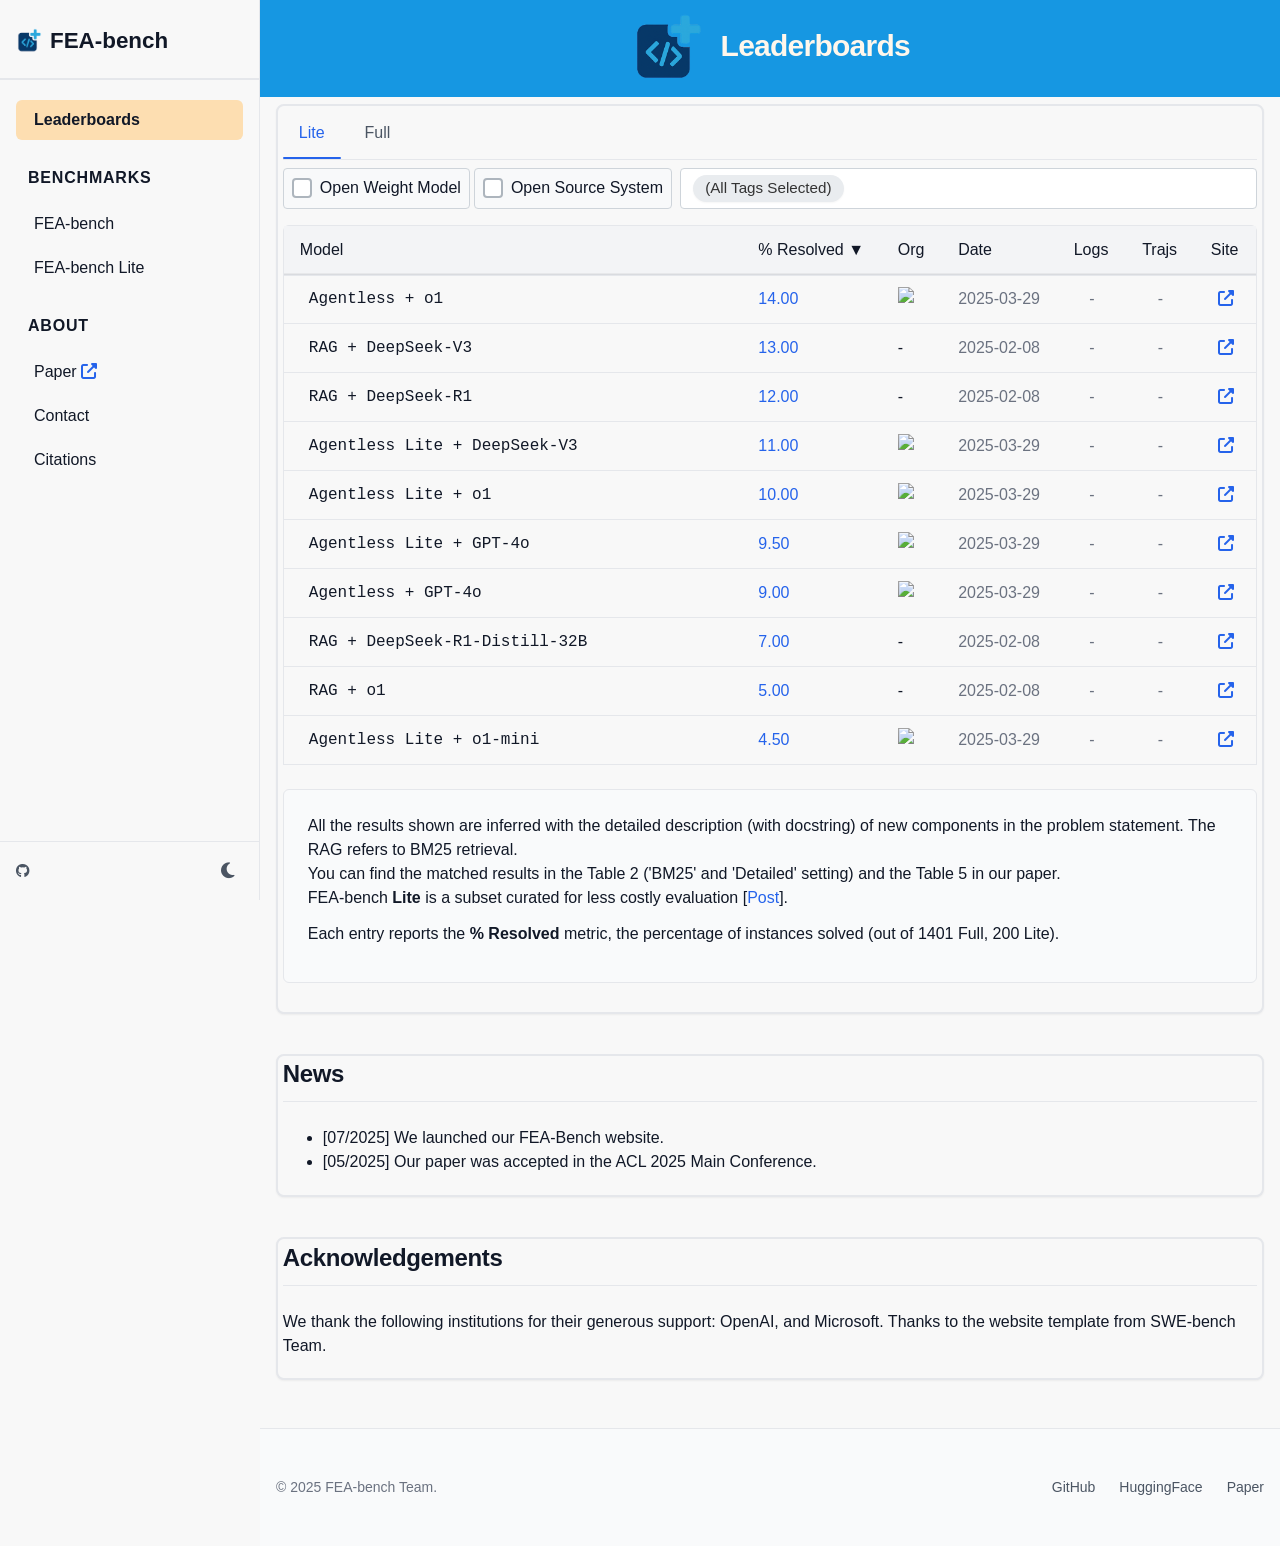
==== commit 1a750733: "Deploying to gh-pages from @ GMago-LeWay/fea-bench.github.io@f28063e8b26a24f98795175bd9fae0026512842" ====
--- a/index.html
+++ b/index.html
@@ -26,7 +26,7 @@
 <body>
     <div class="sidebar-overlay"></div>
 <header class="mobile-header">
-    <a href="/" class="mobile-logo"><img src="img/FEA-Bench-logo.png" alt="SWE-bench logo" class="sidebar-logo-icon">FEA-bench</a>
+    <a href="https://gmago-leway.github.io/fea-bench.github.io/" class="mobile-logo"><img src="img/FEA-Bench-logo.png" alt="SWE-bench logo" class="sidebar-logo-icon">FEA-bench</a>
     <button class="sidebar-opener" aria-label="Open menu">
         <i class="fas fa-bars"></i>
     </button>
@@ -34,7 +34,7 @@
 
 <aside class="sidebar">
     <div class="sidebar-header">
-         <a href="/" class="sidebar-logo"><img src="img/FEA-Bench-logo.png" alt="SWE-bench logo" class="sidebar-logo-icon">FEA-bench</a>
+         <a href="https://gmago-leway.github.io/fea-bench.github.io/" class="sidebar-logo"><img src="img/FEA-Bench-logo.png" alt="SWE-bench logo" class="sidebar-logo-icon">FEA-bench</a>
          <button class="mobile-nav-toggle" aria-label="Close menu">
              <i class="fas fa-times"></i>
          </button>
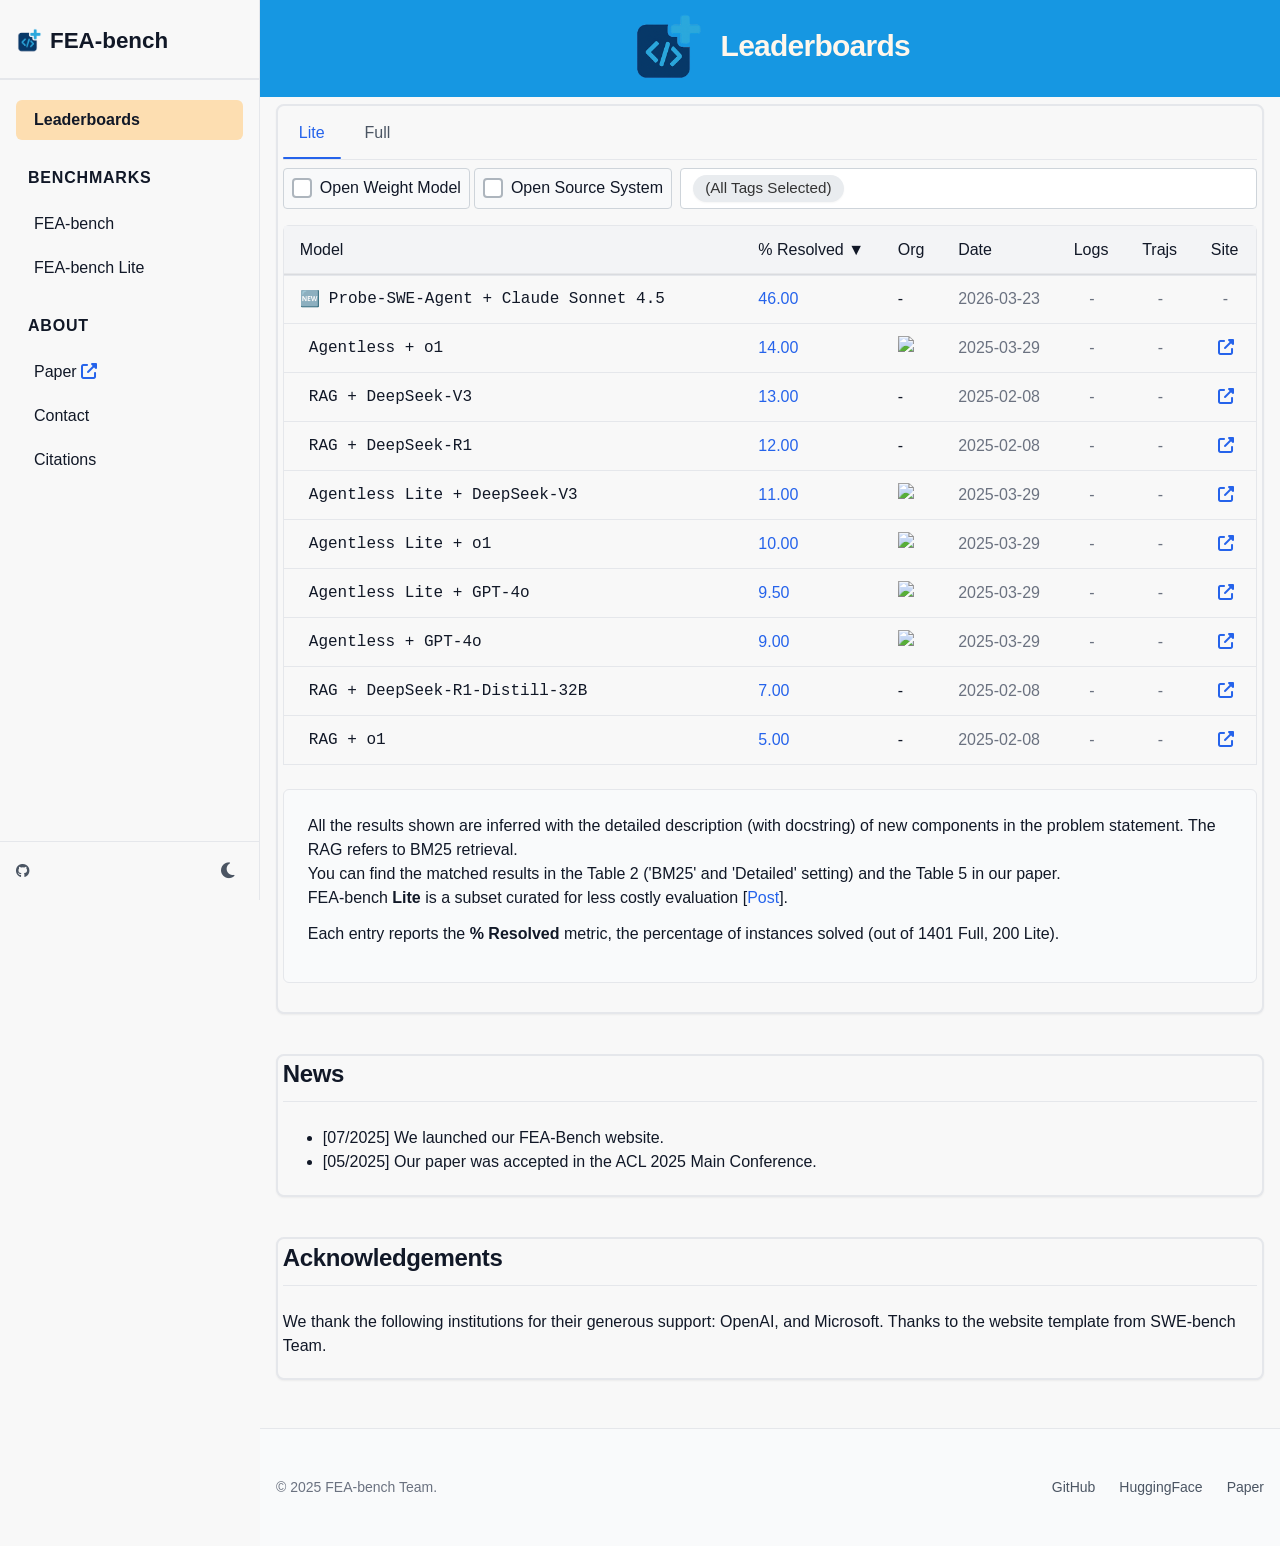
==== commit f9be4777: "Deploying to gh-pages from @ GMago-LeWay/fea-bench.github.io@adfbb051794c582f3def533157ee31d21748945" ====
--- a/index.html
+++ b/index.html
@@ -156,6 +156,10 @@
                 </div>
                 
                 <div class="multiselect-option">
+                    <label><input type="checkbox" class="tag-checkbox" value="Model: Claude Sonnet 4.5" checked onchange="updateTagSelection()"> Model: Claude Sonnet 4.5</label>
+                </div>
+                
+                <div class="multiselect-option">
                     <label><input type="checkbox" class="tag-checkbox" value="Model: Codestral-22B" checked onchange="updateTagSelection()"> Model: Codestral-22B</label>
                 </div>
                 
@@ -201,6 +205,10 @@
                 
                 <div class="multiselect-option">
                     <label><input type="checkbox" class="tag-checkbox" value="Org: Agentless" checked onchange="updateTagSelection()"> Org: Agentless</label>
+                </div>
+                
+                <div class="multiselect-option">
+                    <label><input type="checkbox" class="tag-checkbox" value="Org: Waseda University" checked onchange="updateTagSelection()"> Org: Waseda University</label>
                 </div>
                 
                 <div class="multiselect-option">
@@ -223,7 +231,7 @@
 
 <!-- Store all leaderboard data in a script tag for lazy loading -->
 <script type="application/json" id="leaderboard-data">
-[{"name": "Lite", "results": [{"checked": false, "date": "2025-03-29", "folder": "", "logo": ["https://brand.illinois.edu/wp-content/uploads/2024/02/Color-Variation-Orange-Block-I-White-Background.png"], "logs": null, "name": "Agentless Lite + DeepSeek-V3", "os_model": true, "os_system": true, "resolved": 11.0, "site": "https://github.com/sorendunn/Agentless-Lite", "tags": ["Model: DeepSeek-V3", "Org: Agentless", "System: Attempts - 2+"], "trajs": null, "warning": null}, {"checked": false, "date": "2025-03-29", "folder": "", "logo": ["https://brand.illinois.edu/wp-content/uploads/2024/02/Color-Variation-Orange-Block-I-White-Background.png"], "logs": null, "name": "Agentless Lite + GPT-4", "os_model": false, "os_system": true, "resolved": 3.5, "site": "https://github.com/sorendunn/Agentless-Lite", "tags": ["Model: gpt-4-turbo-2024-04-09", "Org: Agentless", "System: Attempts - 2+"], "trajs": null, "warning": null}, {"checked": false, "date": "2025-03-29", "folder": "", "logo": ["https://brand.illinois.edu/wp-content/uploads/2024/02/Color-Variation-Orange-Block-I-White-Background.png"], "logs": null, "name": "Agentless Lite + GPT-4o", "os_model": false, "os_system": true, "resolved": 9.5, "site": "https://github.com/sorendunn/Agentless-Lite", "tags": ["Model: gpt-4o-2024-05-13", "Org: Agentless", "System: Attempts - 2+"], "trajs": null, "warning": null}, {"checked": false, "date": "2025-03-29", "folder": "", "logo": ["https://brand.illinois.edu/wp-content/uploads/2024/02/Color-Variation-Orange-Block-I-White-Background.png"], "logs": null, "name": "Agentless Lite + o1-mini", "os_model": false, "os_system": true, "resolved": 4.5, "site": "https://github.com/sorendunn/Agentless-Lite", "tags": ["Model: o1-mini-2024-09-12", "Org: Agentless", "System: Attempts - 2+"], "trajs": null, "warning": null}, {"checked": false, "date": "2025-03-29", "folder": "", "logo": ["https://brand.illinois.edu/wp-content/uploads/2024/02/Color-Variation-Orange-Block-I-White-Background.png"], "logs": null, "name": "Agentless Lite + o1", "os_model": false, "os_system": true, "resolved": 10.0, "site": "https://github.com/sorendunn/Agentless-Lite", "tags": ["Model: o1-2024-12-17", "Org: Agentless", "System: Attempts - 2+"], "trajs": null, "warning": null}, {"checked": false, "date": "2025-03-29", "folder": "", "logo": ["https://brand.illinois.edu/wp-content/uploads/2024/02/Color-Variation-Orange-Block-I-White-Background.png"], "logs": null, "name": "Agentless + GPT-4o", "os_model": false, "os_system": true, "resolved": 9.0, "site": "https://github.com/OpenAutoCoder/Agentless", "tags": ["Model: gpt-4o-2024-05-13", "Org: Agentless", "System: Attempts - 2+"], "trajs": null, "warning": null}, {"checked": false, "date": "2025-03-29", "folder": "", "logo": ["https://brand.illinois.edu/wp-content/uploads/2024/02/Color-Variation-Orange-Block-I-White-Background.png"], "logs": null, "name": "Agentless + o1-mini", "os_model": false, "os_system": true, "resolved": 4.5, "site": "https://github.com/OpenAutoCoder/Agentless", "tags": ["Model: o1-mini-2024-09-12", "Org: Agentless", "System: Attempts - 2+"], "trajs": null, "warning": null}, {"checked": false, "date": "2025-03-29", "folder": "", "logo": ["https://brand.illinois.edu/wp-content/uploads/2024/02/Color-Variation-Orange-Block-I-White-Background.png"], "logs": null, "name": "Agentless + o1", "os_model": false, "os_system": true, "resolved": 14.0, "site": "https://github.com/OpenAutoCoder/Agentless", "tags": ["Model: o1-2024-12-17", "Org: Agentless", "System: Attempts - 2+"], "trajs": null, "warning": null}, {"checked": false, "date": "2025-02-08", "folder": "", "logo": [], "logs": null, "name": "RAG + Qwen2.5-Coder-14B", "os_model": true, "os_system": true, "resolved": 3.5, "site": "https://github.com/microsoft/FEA-Bench", "tags": ["Model: Qwen2.5-Coder-14B", "System: Attempts - 1"], "trajs": null, "warning": null}, {"checked": false, "date": "2025-02-08", "folder": "", "logo": [], "logs": null, "name": "RAG + Qwen2.5-Coder-32B", "os_model": true, "os_system": true, "resolved": 2.0, "site": "https://github.com/microsoft/FEA-Bench", "tags": ["Model: Qwen2.5-Coder-32B", "System: Attempts - 1"], "trajs": null, "warning": null}, {"checked": false, "date": "2025-02-08", "folder": "", "logo": [], "logs": null, "name": "RAG + Codestral-22B", "os_model": true, "os_system": true, "resolved": 0.0, "site": "https://github.com/microsoft/FEA-Bench", "tags": ["Model: Codestral-22B", "System: Attempts - 1"], "trajs": null, "warning": null}, {"checked": false, "date": "2025-02-08", "folder": "", "logo": [], "logs": null, "name": "RAG + DeepSeek-Coder-V2-Lite", "os_model": true, "os_system": true, "resolved": 0.0, "site": "https://github.com/microsoft/FEA-Bench", "tags": ["Model: DeepSeek-Coder-V2-Lite", "System: Attempts - 1"], "trajs": null, "warning": null}, {"checked": false, "date": "2025-02-08", "folder": "", "logo": [], "logs": null, "name": "RAG + DeepSeek-R1-Distill-32B", "os_model": true, "os_system": true, "resolved": 7.0, "site": "https://github.com/microsoft/FEA-Bench", "tags": ["Model: DeepSeek-R1-Distill-32B", "System: Attempts - 1"], "trajs": null, "warning": null}, {"checked": false, "date": "2025-02-08", "folder": "", "logo": [], "logs": null, "name": "RAG + DeepSeek-V3", "os_model": true, "os_system": true, "resolved": 13.0, "site": "https://github.com/microsoft/FEA-Bench", "tags": ["Model: DeepSeek-V3", "System: Attempts - 1"], "trajs": null, "warning": null}, {"checked": false, "date": "2025-02-08", "folder": "", "logo": [], "logs": null, "name": "RAG + DeepSeek-R1", "os_model": true, "os_system": true, "resolved": 12.0, "site": "https://github.com/microsoft/FEA-Bench", "tags": ["Model: DeepSeek-R1", "System: Attempts - 1"], "trajs": null, "warning": null}, {"checked": false, "date": "2025-02-08", "folder": "", "logo": [], "logs": null, "name": "RAG + GPT-4", "os_model": false, "os_system": true, "resolved": 2.0, "site": "https://github.com/microsoft/FEA-Bench", "tags": ["Model: gpt-4-turbo-2024-04-09", "System: Attempts - 1"], "trajs": null, "warning": null}, {"checked": false, "date": "2025-02-08", "folder": "", "logo": [], "logs": null, "name": "RAG + GPT-4o", "os_model": false, "os_system": true, "resolved": 4.0, "site": "https://github.com/microsoft/FEA-Bench", "tags": ["Model: gpt-4o-2024-05-13", "System: Attempts - 1"], "trajs": null, "warning": null}, {"checked": false, "date": "2025-02-08", "folder": "", "logo": [], "logs": null, "name": "RAG + o1-mini", "os_model": false, "os_system": true, "resolved": 1.0, "site": "https://github.com/microsoft/FEA-Bench", "tags": ["Model: o1-mini-2024-09-12", "System: Attempts - 1"], "trajs": null, "warning": null}, {"checked": false, "date": "2025-02-08", "folder": "", "logo": [], "logs": null, "name": "RAG + o1", "os_model": false, "os_system": true, "resolved": 5.0, "site": "https://github.com/microsoft/FEA-Bench", "tags": ["Model: o1-2024-12-17", "System: Attempts - 1"], "trajs": null, "warning": null}]}, {"name": "Test", "results": [{"checked": false, "date": "2025-02-08", "folder": "", "logo": [], "logs": null, "name": "RAG + Qwen2.5-Coder-14B", "os_model": true, "os_system": true, "resolved": 3.71, "site": "https://github.com/microsoft/FEA-Bench", "tags": ["Model: Qwen2.5-Coder-14B", "System: Attempts - 1"], "trajs": null, "warning": null}, {"checked": false, "date": "2025-02-08", "folder": "", "logo": [], "logs": null, "name": "RAG + Qwen2.5-Coder-32B", "os_model": true, "os_system": true, "resolved": 3.85, "site": "https://github.com/microsoft/FEA-Bench", "tags": ["Model: Qwen2.5-Coder-32B", "System: Attempts - 1"], "trajs": null, "warning": null}, {"checked": false, "date": "2025-02-08", "folder": "", "logo": [], "logs": null, "name": "RAG + Codestral-22B", "os_model": true, "os_system": true, "resolved": 1.43, "site": "https://github.com/microsoft/FEA-Bench", "tags": ["Model: Codestral-22B", "System: Attempts - 1"], "trajs": null, "warning": null}, {"checked": false, "date": "2025-02-08", "folder": "", "logo": [], "logs": null, "name": "RAG + DeepSeek-Coder-V2-Lite", "os_model": true, "os_system": true, "resolved": 0.57, "site": "https://github.com/microsoft/FEA-Bench", "tags": ["Model: DeepSeek-Coder-V2-Lite", "System: Attempts - 1"], "trajs": null, "warning": null}, {"checked": false, "date": "2025-02-08", "folder": "", "logo": [], "logs": null, "name": "RAG + DeepSeek-R1-Distill-32B", "os_model": true, "os_system": true, "resolved": 4.78, "site": "https://github.com/microsoft/FEA-Bench", "tags": ["Model: DeepSeek-R1-Distill-32B", "System: Attempts - 1"], "trajs": null, "warning": null}, {"checked": false, "date": "2025-02-08", "folder": "", "logo": [], "logs": null, "name": "RAG + DeepSeek-V3", "os_model": true, "os_system": true, "resolved": 8.21, "site": "https://github.com/microsoft/FEA-Bench", "tags": ["Model: DeepSeek-V3", "System: Attempts - 1"], "trajs": null, "warning": null}, {"checked": false, "date": "2025-02-08", "folder": "", "logo": [], "logs": null, "name": "RAG + DeepSeek-R1", "os_model": true, "os_system": true, "resolved": 10.49, "site": "https://github.com/microsoft/FEA-Bench", "tags": ["Model: DeepSeek-R1", "System: Attempts - 1"], "trajs": null, "warning": null}, {"checked": false, "date": "2025-02-08", "folder": "", "logo": [], "logs": null, "name": "RAG + GPT-4", "os_model": false, "os_system": true, "resolved": 3.14, "site": "https://github.com/microsoft/FEA-Bench", "tags": ["Model: gpt-4-turbo-2024-04-09", "System: Attempts - 1"], "trajs": null, "warning": null}, {"checked": false, "date": "2025-02-08", "folder": "", "logo": [], "logs": null, "name": "RAG + GPT-4o", "os_model": false, "os_system": true, "resolved": 5.28, "site": "https://github.com/microsoft/FEA-Bench", "tags": ["Model: gpt-4o-2024-05-13", "System: Attempts - 1"], "trajs": null, "warning": null}, {"checked": false, "date": "2025-02-08", "folder": "", "logo": [], "logs": null, "name": "RAG + o1-mini", "os_model": false, "os_system": true, "resolved": 2.28, "site": "https://github.com/microsoft/FEA-Bench", "tags": ["Model: o1-mini-2024-09-12", "System: Attempts - 1"], "trajs": null, "warning": null}, {"checked": false, "date": "2025-02-08", "folder": "", "logo": [], "logs": null, "name": "RAG + o1", "os_model": false, "os_system": true, "resolved": 6.78, "site": "https://github.com/microsoft/FEA-Bench", "tags": ["Model: o1-2024-12-17", "System: Attempts - 1"], "trajs": null, "warning": null}]}]
+[{"name": "Lite", "results": [{"checked": false, "date": "2026-03-23", "folder": "", "logo": [], "logs": null, "name": "Probe-SWE-Agent + Claude Sonnet 4.5", "os_model": true, "os_system": true, "resolved": 46.0, "site": "", "tags": ["Model: Claude Sonnet 4.5", "Org: Waseda University", "System: Attempts - 2+"], "trajs": null, "warning": null}, {"checked": false, "date": "2025-03-29", "folder": "", "logo": ["https://brand.illinois.edu/wp-content/uploads/2024/02/Color-Variation-Orange-Block-I-White-Background.png"], "logs": null, "name": "Agentless Lite + DeepSeek-V3", "os_model": true, "os_system": true, "resolved": 11.0, "site": "https://github.com/sorendunn/Agentless-Lite", "tags": ["Model: DeepSeek-V3", "Org: Agentless", "System: Attempts - 2+"], "trajs": null, "warning": null}, {"checked": false, "date": "2025-03-29", "folder": "", "logo": ["https://brand.illinois.edu/wp-content/uploads/2024/02/Color-Variation-Orange-Block-I-White-Background.png"], "logs": null, "name": "Agentless Lite + GPT-4", "os_model": false, "os_system": true, "resolved": 3.5, "site": "https://github.com/sorendunn/Agentless-Lite", "tags": ["Model: gpt-4-turbo-2024-04-09", "Org: Agentless", "System: Attempts - 2+"], "trajs": null, "warning": null}, {"checked": false, "date": "2025-03-29", "folder": "", "logo": ["https://brand.illinois.edu/wp-content/uploads/2024/02/Color-Variation-Orange-Block-I-White-Background.png"], "logs": null, "name": "Agentless Lite + GPT-4o", "os_model": false, "os_system": true, "resolved": 9.5, "site": "https://github.com/sorendunn/Agentless-Lite", "tags": ["Model: gpt-4o-2024-05-13", "Org: Agentless", "System: Attempts - 2+"], "trajs": null, "warning": null}, {"checked": false, "date": "2025-03-29", "folder": "", "logo": ["https://brand.illinois.edu/wp-content/uploads/2024/02/Color-Variation-Orange-Block-I-White-Background.png"], "logs": null, "name": "Agentless Lite + o1-mini", "os_model": false, "os_system": true, "resolved": 4.5, "site": "https://github.com/sorendunn/Agentless-Lite", "tags": ["Model: o1-mini-2024-09-12", "Org: Agentless", "System: Attempts - 2+"], "trajs": null, "warning": null}, {"checked": false, "date": "2025-03-29", "folder": "", "logo": ["https://brand.illinois.edu/wp-content/uploads/2024/02/Color-Variation-Orange-Block-I-White-Background.png"], "logs": null, "name": "Agentless Lite + o1", "os_model": false, "os_system": true, "resolved": 10.0, "site": "https://github.com/sorendunn/Agentless-Lite", "tags": ["Model: o1-2024-12-17", "Org: Agentless", "System: Attempts - 2+"], "trajs": null, "warning": null}, {"checked": false, "date": "2025-03-29", "folder": "", "logo": ["https://brand.illinois.edu/wp-content/uploads/2024/02/Color-Variation-Orange-Block-I-White-Background.png"], "logs": null, "name": "Agentless + GPT-4o", "os_model": false, "os_system": true, "resolved": 9.0, "site": "https://github.com/OpenAutoCoder/Agentless", "tags": ["Model: gpt-4o-2024-05-13", "Org: Agentless", "System: Attempts - 2+"], "trajs": null, "warning": null}, {"checked": false, "date": "2025-03-29", "folder": "", "logo": ["https://brand.illinois.edu/wp-content/uploads/2024/02/Color-Variation-Orange-Block-I-White-Background.png"], "logs": null, "name": "Agentless + o1-mini", "os_model": false, "os_system": true, "resolved": 4.5, "site": "https://github.com/OpenAutoCoder/Agentless", "tags": ["Model: o1-mini-2024-09-12", "Org: Agentless", "System: Attempts - 2+"], "trajs": null, "warning": null}, {"checked": false, "date": "2025-03-29", "folder": "", "logo": ["https://brand.illinois.edu/wp-content/uploads/2024/02/Color-Variation-Orange-Block-I-White-Background.png"], "logs": null, "name": "Agentless + o1", "os_model": false, "os_system": true, "resolved": 14.0, "site": "https://github.com/OpenAutoCoder/Agentless", "tags": ["Model: o1-2024-12-17", "Org: Agentless", "System: Attempts - 2+"], "trajs": null, "warning": null}, {"checked": false, "date": "2025-02-08", "folder": "", "logo": [], "logs": null, "name": "RAG + Qwen2.5-Coder-14B", "os_model": true, "os_system": true, "resolved": 3.5, "site": "https://github.com/microsoft/FEA-Bench", "tags": ["Model: Qwen2.5-Coder-14B", "System: Attempts - 1"], "trajs": null, "warning": null}, {"checked": false, "date": "2025-02-08", "folder": "", "logo": [], "logs": null, "name": "RAG + Qwen2.5-Coder-32B", "os_model": true, "os_system": true, "resolved": 2.0, "site": "https://github.com/microsoft/FEA-Bench", "tags": ["Model: Qwen2.5-Coder-32B", "System: Attempts - 1"], "trajs": null, "warning": null}, {"checked": false, "date": "2025-02-08", "folder": "", "logo": [], "logs": null, "name": "RAG + Codestral-22B", "os_model": true, "os_system": true, "resolved": 0.0, "site": "https://github.com/microsoft/FEA-Bench", "tags": ["Model: Codestral-22B", "System: Attempts - 1"], "trajs": null, "warning": null}, {"checked": false, "date": "2025-02-08", "folder": "", "logo": [], "logs": null, "name": "RAG + DeepSeek-Coder-V2-Lite", "os_model": true, "os_system": true, "resolved": 0.0, "site": "https://github.com/microsoft/FEA-Bench", "tags": ["Model: DeepSeek-Coder-V2-Lite", "System: Attempts - 1"], "trajs": null, "warning": null}, {"checked": false, "date": "2025-02-08", "folder": "", "logo": [], "logs": null, "name": "RAG + DeepSeek-R1-Distill-32B", "os_model": true, "os_system": true, "resolved": 7.0, "site": "https://github.com/microsoft/FEA-Bench", "tags": ["Model: DeepSeek-R1-Distill-32B", "System: Attempts - 1"], "trajs": null, "warning": null}, {"checked": false, "date": "2025-02-08", "folder": "", "logo": [], "logs": null, "name": "RAG + DeepSeek-V3", "os_model": true, "os_system": true, "resolved": 13.0, "site": "https://github.com/microsoft/FEA-Bench", "tags": ["Model: DeepSeek-V3", "System: Attempts - 1"], "trajs": null, "warning": null}, {"checked": false, "date": "2025-02-08", "folder": "", "logo": [], "logs": null, "name": "RAG + DeepSeek-R1", "os_model": true, "os_system": true, "resolved": 12.0, "site": "https://github.com/microsoft/FEA-Bench", "tags": ["Model: DeepSeek-R1", "System: Attempts - 1"], "trajs": null, "warning": null}, {"checked": false, "date": "2025-02-08", "folder": "", "logo": [], "logs": null, "name": "RAG + GPT-4", "os_model": false, "os_system": true, "resolved": 2.0, "site": "https://github.com/microsoft/FEA-Bench", "tags": ["Model: gpt-4-turbo-2024-04-09", "System: Attempts - 1"], "trajs": null, "warning": null}, {"checked": false, "date": "2025-02-08", "folder": "", "logo": [], "logs": null, "name": "RAG + GPT-4o", "os_model": false, "os_system": true, "resolved": 4.0, "site": "https://github.com/microsoft/FEA-Bench", "tags": ["Model: gpt-4o-2024-05-13", "System: Attempts - 1"], "trajs": null, "warning": null}, {"checked": false, "date": "2025-02-08", "folder": "", "logo": [], "logs": null, "name": "RAG + o1-mini", "os_model": false, "os_system": true, "resolved": 1.0, "site": "https://github.com/microsoft/FEA-Bench", "tags": ["Model: o1-mini-2024-09-12", "System: Attempts - 1"], "trajs": null, "warning": null}, {"checked": false, "date": "2025-02-08", "folder": "", "logo": [], "logs": null, "name": "RAG + o1", "os_model": false, "os_system": true, "resolved": 5.0, "site": "https://github.com/microsoft/FEA-Bench", "tags": ["Model: o1-2024-12-17", "System: Attempts - 1"], "trajs": null, "warning": null}]}, {"name": "Test", "results": [{"checked": false, "date": "2025-02-08", "folder": "", "logo": [], "logs": null, "name": "RAG + Qwen2.5-Coder-14B", "os_model": true, "os_system": true, "resolved": 3.71, "site": "https://github.com/microsoft/FEA-Bench", "tags": ["Model: Qwen2.5-Coder-14B", "System: Attempts - 1"], "trajs": null, "warning": null}, {"checked": false, "date": "2025-02-08", "folder": "", "logo": [], "logs": null, "name": "RAG + Qwen2.5-Coder-32B", "os_model": true, "os_system": true, "resolved": 3.85, "site": "https://github.com/microsoft/FEA-Bench", "tags": ["Model: Qwen2.5-Coder-32B", "System: Attempts - 1"], "trajs": null, "warning": null}, {"checked": false, "date": "2025-02-08", "folder": "", "logo": [], "logs": null, "name": "RAG + Codestral-22B", "os_model": true, "os_system": true, "resolved": 1.43, "site": "https://github.com/microsoft/FEA-Bench", "tags": ["Model: Codestral-22B", "System: Attempts - 1"], "trajs": null, "warning": null}, {"checked": false, "date": "2025-02-08", "folder": "", "logo": [], "logs": null, "name": "RAG + DeepSeek-Coder-V2-Lite", "os_model": true, "os_system": true, "resolved": 0.57, "site": "https://github.com/microsoft/FEA-Bench", "tags": ["Model: DeepSeek-Coder-V2-Lite", "System: Attempts - 1"], "trajs": null, "warning": null}, {"checked": false, "date": "2025-02-08", "folder": "", "logo": [], "logs": null, "name": "RAG + DeepSeek-R1-Distill-32B", "os_model": true, "os_system": true, "resolved": 4.78, "site": "https://github.com/microsoft/FEA-Bench", "tags": ["Model: DeepSeek-R1-Distill-32B", "System: Attempts - 1"], "trajs": null, "warning": null}, {"checked": false, "date": "2025-02-08", "folder": "", "logo": [], "logs": null, "name": "RAG + DeepSeek-V3", "os_model": true, "os_system": true, "resolved": 8.21, "site": "https://github.com/microsoft/FEA-Bench", "tags": ["Model: DeepSeek-V3", "System: Attempts - 1"], "trajs": null, "warning": null}, {"checked": false, "date": "2025-02-08", "folder": "", "logo": [], "logs": null, "name": "RAG + DeepSeek-R1", "os_model": true, "os_system": true, "resolved": 10.49, "site": "https://github.com/microsoft/FEA-Bench", "tags": ["Model: DeepSeek-R1", "System: Attempts - 1"], "trajs": null, "warning": null}, {"checked": false, "date": "2025-02-08", "folder": "", "logo": [], "logs": null, "name": "RAG + GPT-4", "os_model": false, "os_system": true, "resolved": 3.14, "site": "https://github.com/microsoft/FEA-Bench", "tags": ["Model: gpt-4-turbo-2024-04-09", "System: Attempts - 1"], "trajs": null, "warning": null}, {"checked": false, "date": "2025-02-08", "folder": "", "logo": [], "logs": null, "name": "RAG + GPT-4o", "os_model": false, "os_system": true, "resolved": 5.28, "site": "https://github.com/microsoft/FEA-Bench", "tags": ["Model: gpt-4o-2024-05-13", "System: Attempts - 1"], "trajs": null, "warning": null}, {"checked": false, "date": "2025-02-08", "folder": "", "logo": [], "logs": null, "name": "RAG + o1-mini", "os_model": false, "os_system": true, "resolved": 2.28, "site": "https://github.com/microsoft/FEA-Bench", "tags": ["Model: o1-mini-2024-09-12", "System: Attempts - 1"], "trajs": null, "warning": null}, {"checked": false, "date": "2025-02-08", "folder": "", "logo": [], "logs": null, "name": "RAG + o1", "os_model": false, "os_system": true, "resolved": 6.78, "site": "https://github.com/microsoft/FEA-Bench", "tags": ["Model: o1-2024-12-17", "System: Attempts - 1"], "trajs": null, "warning": null}]}]
 </script>
 
 <div class="leaderboard-notes">
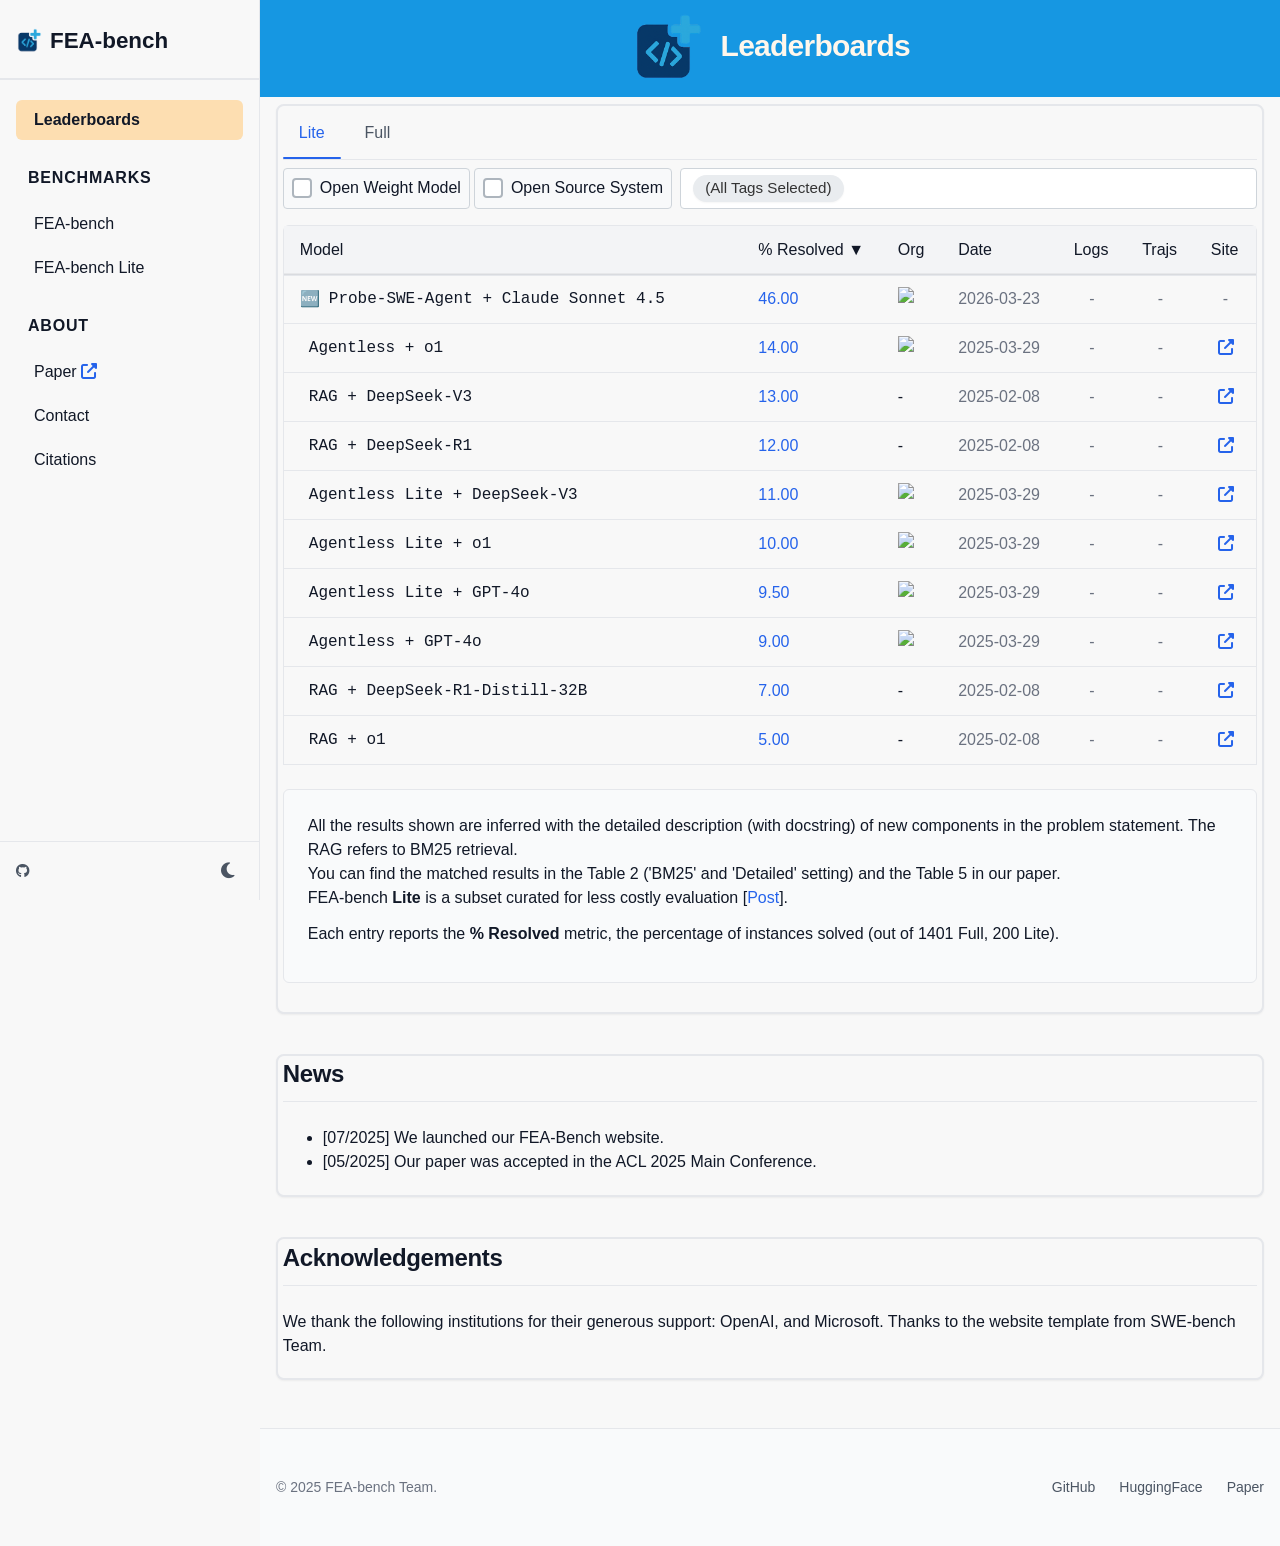
==== commit 5edceab5: "Deploying to gh-pages from @ GMago-LeWay/fea-bench.github.io@2865d8e181ed324c655da0b39c56a759bd8df83" ====
--- a/index.html
+++ b/index.html
@@ -208,7 +208,7 @@
                 </div>
                 
                 <div class="multiselect-option">
-                    <label><input type="checkbox" class="tag-checkbox" value="Org: Waseda University" checked onchange="updateTagSelection()"> Org: Waseda University</label>
+                    <label><input type="checkbox" class="tag-checkbox" value="Org: Waseda/NTT" checked onchange="updateTagSelection()"> Org: Waseda/NTT</label>
                 </div>
                 
                 <div class="multiselect-option">
@@ -231,7 +231,7 @@
 
 <!-- Store all leaderboard data in a script tag for lazy loading -->
 <script type="application/json" id="leaderboard-data">
-[{"name": "Lite", "results": [{"checked": false, "date": "2026-03-23", "folder": "", "logo": [], "logs": null, "name": "Probe-SWE-Agent + Claude Sonnet 4.5", "os_model": true, "os_system": true, "resolved": 46.0, "site": "", "tags": ["Model: Claude Sonnet 4.5", "Org: Waseda University", "System: Attempts - 2+"], "trajs": null, "warning": null}, {"checked": false, "date": "2025-03-29", "folder": "", "logo": ["https://brand.illinois.edu/wp-content/uploads/2024/02/Color-Variation-Orange-Block-I-White-Background.png"], "logs": null, "name": "Agentless Lite + DeepSeek-V3", "os_model": true, "os_system": true, "resolved": 11.0, "site": "https://github.com/sorendunn/Agentless-Lite", "tags": ["Model: DeepSeek-V3", "Org: Agentless", "System: Attempts - 2+"], "trajs": null, "warning": null}, {"checked": false, "date": "2025-03-29", "folder": "", "logo": ["https://brand.illinois.edu/wp-content/uploads/2024/02/Color-Variation-Orange-Block-I-White-Background.png"], "logs": null, "name": "Agentless Lite + GPT-4", "os_model": false, "os_system": true, "resolved": 3.5, "site": "https://github.com/sorendunn/Agentless-Lite", "tags": ["Model: gpt-4-turbo-2024-04-09", "Org: Agentless", "System: Attempts - 2+"], "trajs": null, "warning": null}, {"checked": false, "date": "2025-03-29", "folder": "", "logo": ["https://brand.illinois.edu/wp-content/uploads/2024/02/Color-Variation-Orange-Block-I-White-Background.png"], "logs": null, "name": "Agentless Lite + GPT-4o", "os_model": false, "os_system": true, "resolved": 9.5, "site": "https://github.com/sorendunn/Agentless-Lite", "tags": ["Model: gpt-4o-2024-05-13", "Org: Agentless", "System: Attempts - 2+"], "trajs": null, "warning": null}, {"checked": false, "date": "2025-03-29", "folder": "", "logo": ["https://brand.illinois.edu/wp-content/uploads/2024/02/Color-Variation-Orange-Block-I-White-Background.png"], "logs": null, "name": "Agentless Lite + o1-mini", "os_model": false, "os_system": true, "resolved": 4.5, "site": "https://github.com/sorendunn/Agentless-Lite", "tags": ["Model: o1-mini-2024-09-12", "Org: Agentless", "System: Attempts - 2+"], "trajs": null, "warning": null}, {"checked": false, "date": "2025-03-29", "folder": "", "logo": ["https://brand.illinois.edu/wp-content/uploads/2024/02/Color-Variation-Orange-Block-I-White-Background.png"], "logs": null, "name": "Agentless Lite + o1", "os_model": false, "os_system": true, "resolved": 10.0, "site": "https://github.com/sorendunn/Agentless-Lite", "tags": ["Model: o1-2024-12-17", "Org: Agentless", "System: Attempts - 2+"], "trajs": null, "warning": null}, {"checked": false, "date": "2025-03-29", "folder": "", "logo": ["https://brand.illinois.edu/wp-content/uploads/2024/02/Color-Variation-Orange-Block-I-White-Background.png"], "logs": null, "name": "Agentless + GPT-4o", "os_model": false, "os_system": true, "resolved": 9.0, "site": "https://github.com/OpenAutoCoder/Agentless", "tags": ["Model: gpt-4o-2024-05-13", "Org: Agentless", "System: Attempts - 2+"], "trajs": null, "warning": null}, {"checked": false, "date": "2025-03-29", "folder": "", "logo": ["https://brand.illinois.edu/wp-content/uploads/2024/02/Color-Variation-Orange-Block-I-White-Background.png"], "logs": null, "name": "Agentless + o1-mini", "os_model": false, "os_system": true, "resolved": 4.5, "site": "https://github.com/OpenAutoCoder/Agentless", "tags": ["Model: o1-mini-2024-09-12", "Org: Agentless", "System: Attempts - 2+"], "trajs": null, "warning": null}, {"checked": false, "date": "2025-03-29", "folder": "", "logo": ["https://brand.illinois.edu/wp-content/uploads/2024/02/Color-Variation-Orange-Block-I-White-Background.png"], "logs": null, "name": "Agentless + o1", "os_model": false, "os_system": true, "resolved": 14.0, "site": "https://github.com/OpenAutoCoder/Agentless", "tags": ["Model: o1-2024-12-17", "Org: Agentless", "System: Attempts - 2+"], "trajs": null, "warning": null}, {"checked": false, "date": "2025-02-08", "folder": "", "logo": [], "logs": null, "name": "RAG + Qwen2.5-Coder-14B", "os_model": true, "os_system": true, "resolved": 3.5, "site": "https://github.com/microsoft/FEA-Bench", "tags": ["Model: Qwen2.5-Coder-14B", "System: Attempts - 1"], "trajs": null, "warning": null}, {"checked": false, "date": "2025-02-08", "folder": "", "logo": [], "logs": null, "name": "RAG + Qwen2.5-Coder-32B", "os_model": true, "os_system": true, "resolved": 2.0, "site": "https://github.com/microsoft/FEA-Bench", "tags": ["Model: Qwen2.5-Coder-32B", "System: Attempts - 1"], "trajs": null, "warning": null}, {"checked": false, "date": "2025-02-08", "folder": "", "logo": [], "logs": null, "name": "RAG + Codestral-22B", "os_model": true, "os_system": true, "resolved": 0.0, "site": "https://github.com/microsoft/FEA-Bench", "tags": ["Model: Codestral-22B", "System: Attempts - 1"], "trajs": null, "warning": null}, {"checked": false, "date": "2025-02-08", "folder": "", "logo": [], "logs": null, "name": "RAG + DeepSeek-Coder-V2-Lite", "os_model": true, "os_system": true, "resolved": 0.0, "site": "https://github.com/microsoft/FEA-Bench", "tags": ["Model: DeepSeek-Coder-V2-Lite", "System: Attempts - 1"], "trajs": null, "warning": null}, {"checked": false, "date": "2025-02-08", "folder": "", "logo": [], "logs": null, "name": "RAG + DeepSeek-R1-Distill-32B", "os_model": true, "os_system": true, "resolved": 7.0, "site": "https://github.com/microsoft/FEA-Bench", "tags": ["Model: DeepSeek-R1-Distill-32B", "System: Attempts - 1"], "trajs": null, "warning": null}, {"checked": false, "date": "2025-02-08", "folder": "", "logo": [], "logs": null, "name": "RAG + DeepSeek-V3", "os_model": true, "os_system": true, "resolved": 13.0, "site": "https://github.com/microsoft/FEA-Bench", "tags": ["Model: DeepSeek-V3", "System: Attempts - 1"], "trajs": null, "warning": null}, {"checked": false, "date": "2025-02-08", "folder": "", "logo": [], "logs": null, "name": "RAG + DeepSeek-R1", "os_model": true, "os_system": true, "resolved": 12.0, "site": "https://github.com/microsoft/FEA-Bench", "tags": ["Model: DeepSeek-R1", "System: Attempts - 1"], "trajs": null, "warning": null}, {"checked": false, "date": "2025-02-08", "folder": "", "logo": [], "logs": null, "name": "RAG + GPT-4", "os_model": false, "os_system": true, "resolved": 2.0, "site": "https://github.com/microsoft/FEA-Bench", "tags": ["Model: gpt-4-turbo-2024-04-09", "System: Attempts - 1"], "trajs": null, "warning": null}, {"checked": false, "date": "2025-02-08", "folder": "", "logo": [], "logs": null, "name": "RAG + GPT-4o", "os_model": false, "os_system": true, "resolved": 4.0, "site": "https://github.com/microsoft/FEA-Bench", "tags": ["Model: gpt-4o-2024-05-13", "System: Attempts - 1"], "trajs": null, "warning": null}, {"checked": false, "date": "2025-02-08", "folder": "", "logo": [], "logs": null, "name": "RAG + o1-mini", "os_model": false, "os_system": true, "resolved": 1.0, "site": "https://github.com/microsoft/FEA-Bench", "tags": ["Model: o1-mini-2024-09-12", "System: Attempts - 1"], "trajs": null, "warning": null}, {"checked": false, "date": "2025-02-08", "folder": "", "logo": [], "logs": null, "name": "RAG + o1", "os_model": false, "os_system": true, "resolved": 5.0, "site": "https://github.com/microsoft/FEA-Bench", "tags": ["Model: o1-2024-12-17", "System: Attempts - 1"], "trajs": null, "warning": null}]}, {"name": "Test", "results": [{"checked": false, "date": "2025-02-08", "folder": "", "logo": [], "logs": null, "name": "RAG + Qwen2.5-Coder-14B", "os_model": true, "os_system": true, "resolved": 3.71, "site": "https://github.com/microsoft/FEA-Bench", "tags": ["Model: Qwen2.5-Coder-14B", "System: Attempts - 1"], "trajs": null, "warning": null}, {"checked": false, "date": "2025-02-08", "folder": "", "logo": [], "logs": null, "name": "RAG + Qwen2.5-Coder-32B", "os_model": true, "os_system": true, "resolved": 3.85, "site": "https://github.com/microsoft/FEA-Bench", "tags": ["Model: Qwen2.5-Coder-32B", "System: Attempts - 1"], "trajs": null, "warning": null}, {"checked": false, "date": "2025-02-08", "folder": "", "logo": [], "logs": null, "name": "RAG + Codestral-22B", "os_model": true, "os_system": true, "resolved": 1.43, "site": "https://github.com/microsoft/FEA-Bench", "tags": ["Model: Codestral-22B", "System: Attempts - 1"], "trajs": null, "warning": null}, {"checked": false, "date": "2025-02-08", "folder": "", "logo": [], "logs": null, "name": "RAG + DeepSeek-Coder-V2-Lite", "os_model": true, "os_system": true, "resolved": 0.57, "site": "https://github.com/microsoft/FEA-Bench", "tags": ["Model: DeepSeek-Coder-V2-Lite", "System: Attempts - 1"], "trajs": null, "warning": null}, {"checked": false, "date": "2025-02-08", "folder": "", "logo": [], "logs": null, "name": "RAG + DeepSeek-R1-Distill-32B", "os_model": true, "os_system": true, "resolved": 4.78, "site": "https://github.com/microsoft/FEA-Bench", "tags": ["Model: DeepSeek-R1-Distill-32B", "System: Attempts - 1"], "trajs": null, "warning": null}, {"checked": false, "date": "2025-02-08", "folder": "", "logo": [], "logs": null, "name": "RAG + DeepSeek-V3", "os_model": true, "os_system": true, "resolved": 8.21, "site": "https://github.com/microsoft/FEA-Bench", "tags": ["Model: DeepSeek-V3", "System: Attempts - 1"], "trajs": null, "warning": null}, {"checked": false, "date": "2025-02-08", "folder": "", "logo": [], "logs": null, "name": "RAG + DeepSeek-R1", "os_model": true, "os_system": true, "resolved": 10.49, "site": "https://github.com/microsoft/FEA-Bench", "tags": ["Model: DeepSeek-R1", "System: Attempts - 1"], "trajs": null, "warning": null}, {"checked": false, "date": "2025-02-08", "folder": "", "logo": [], "logs": null, "name": "RAG + GPT-4", "os_model": false, "os_system": true, "resolved": 3.14, "site": "https://github.com/microsoft/FEA-Bench", "tags": ["Model: gpt-4-turbo-2024-04-09", "System: Attempts - 1"], "trajs": null, "warning": null}, {"checked": false, "date": "2025-02-08", "folder": "", "logo": [], "logs": null, "name": "RAG + GPT-4o", "os_model": false, "os_system": true, "resolved": 5.28, "site": "https://github.com/microsoft/FEA-Bench", "tags": ["Model: gpt-4o-2024-05-13", "System: Attempts - 1"], "trajs": null, "warning": null}, {"checked": false, "date": "2025-02-08", "folder": "", "logo": [], "logs": null, "name": "RAG + o1-mini", "os_model": false, "os_system": true, "resolved": 2.28, "site": "https://github.com/microsoft/FEA-Bench", "tags": ["Model: o1-mini-2024-09-12", "System: Attempts - 1"], "trajs": null, "warning": null}, {"checked": false, "date": "2025-02-08", "folder": "", "logo": [], "logs": null, "name": "RAG + o1", "os_model": false, "os_system": true, "resolved": 6.78, "site": "https://github.com/microsoft/FEA-Bench", "tags": ["Model: o1-2024-12-17", "System: Attempts - 1"], "trajs": null, "warning": null}]}]
+[{"name": "Lite", "results": [{"checked": false, "date": "2026-03-23", "folder": "", "logo": ["Waseda/NTT"], "logs": null, "name": "Probe-SWE-Agent + Claude Sonnet 4.5", "os_model": true, "os_system": true, "resolved": 46.0, "site": "", "tags": ["Model: Claude Sonnet 4.5", "Org: Waseda/NTT", "System: Attempts - 2+"], "trajs": null, "warning": null}, {"checked": false, "date": "2025-03-29", "folder": "", "logo": ["https://brand.illinois.edu/wp-content/uploads/2024/02/Color-Variation-Orange-Block-I-White-Background.png"], "logs": null, "name": "Agentless Lite + DeepSeek-V3", "os_model": true, "os_system": true, "resolved": 11.0, "site": "https://github.com/sorendunn/Agentless-Lite", "tags": ["Model: DeepSeek-V3", "Org: Agentless", "System: Attempts - 2+"], "trajs": null, "warning": null}, {"checked": false, "date": "2025-03-29", "folder": "", "logo": ["https://brand.illinois.edu/wp-content/uploads/2024/02/Color-Variation-Orange-Block-I-White-Background.png"], "logs": null, "name": "Agentless Lite + GPT-4", "os_model": false, "os_system": true, "resolved": 3.5, "site": "https://github.com/sorendunn/Agentless-Lite", "tags": ["Model: gpt-4-turbo-2024-04-09", "Org: Agentless", "System: Attempts - 2+"], "trajs": null, "warning": null}, {"checked": false, "date": "2025-03-29", "folder": "", "logo": ["https://brand.illinois.edu/wp-content/uploads/2024/02/Color-Variation-Orange-Block-I-White-Background.png"], "logs": null, "name": "Agentless Lite + GPT-4o", "os_model": false, "os_system": true, "resolved": 9.5, "site": "https://github.com/sorendunn/Agentless-Lite", "tags": ["Model: gpt-4o-2024-05-13", "Org: Agentless", "System: Attempts - 2+"], "trajs": null, "warning": null}, {"checked": false, "date": "2025-03-29", "folder": "", "logo": ["https://brand.illinois.edu/wp-content/uploads/2024/02/Color-Variation-Orange-Block-I-White-Background.png"], "logs": null, "name": "Agentless Lite + o1-mini", "os_model": false, "os_system": true, "resolved": 4.5, "site": "https://github.com/sorendunn/Agentless-Lite", "tags": ["Model: o1-mini-2024-09-12", "Org: Agentless", "System: Attempts - 2+"], "trajs": null, "warning": null}, {"checked": false, "date": "2025-03-29", "folder": "", "logo": ["https://brand.illinois.edu/wp-content/uploads/2024/02/Color-Variation-Orange-Block-I-White-Background.png"], "logs": null, "name": "Agentless Lite + o1", "os_model": false, "os_system": true, "resolved": 10.0, "site": "https://github.com/sorendunn/Agentless-Lite", "tags": ["Model: o1-2024-12-17", "Org: Agentless", "System: Attempts - 2+"], "trajs": null, "warning": null}, {"checked": false, "date": "2025-03-29", "folder": "", "logo": ["https://brand.illinois.edu/wp-content/uploads/2024/02/Color-Variation-Orange-Block-I-White-Background.png"], "logs": null, "name": "Agentless + GPT-4o", "os_model": false, "os_system": true, "resolved": 9.0, "site": "https://github.com/OpenAutoCoder/Agentless", "tags": ["Model: gpt-4o-2024-05-13", "Org: Agentless", "System: Attempts - 2+"], "trajs": null, "warning": null}, {"checked": false, "date": "2025-03-29", "folder": "", "logo": ["https://brand.illinois.edu/wp-content/uploads/2024/02/Color-Variation-Orange-Block-I-White-Background.png"], "logs": null, "name": "Agentless + o1-mini", "os_model": false, "os_system": true, "resolved": 4.5, "site": "https://github.com/OpenAutoCoder/Agentless", "tags": ["Model: o1-mini-2024-09-12", "Org: Agentless", "System: Attempts - 2+"], "trajs": null, "warning": null}, {"checked": false, "date": "2025-03-29", "folder": "", "logo": ["https://brand.illinois.edu/wp-content/uploads/2024/02/Color-Variation-Orange-Block-I-White-Background.png"], "logs": null, "name": "Agentless + o1", "os_model": false, "os_system": true, "resolved": 14.0, "site": "https://github.com/OpenAutoCoder/Agentless", "tags": ["Model: o1-2024-12-17", "Org: Agentless", "System: Attempts - 2+"], "trajs": null, "warning": null}, {"checked": false, "date": "2025-02-08", "folder": "", "logo": [], "logs": null, "name": "RAG + Qwen2.5-Coder-14B", "os_model": true, "os_system": true, "resolved": 3.5, "site": "https://github.com/microsoft/FEA-Bench", "tags": ["Model: Qwen2.5-Coder-14B", "System: Attempts - 1"], "trajs": null, "warning": null}, {"checked": false, "date": "2025-02-08", "folder": "", "logo": [], "logs": null, "name": "RAG + Qwen2.5-Coder-32B", "os_model": true, "os_system": true, "resolved": 2.0, "site": "https://github.com/microsoft/FEA-Bench", "tags": ["Model: Qwen2.5-Coder-32B", "System: Attempts - 1"], "trajs": null, "warning": null}, {"checked": false, "date": "2025-02-08", "folder": "", "logo": [], "logs": null, "name": "RAG + Codestral-22B", "os_model": true, "os_system": true, "resolved": 0.0, "site": "https://github.com/microsoft/FEA-Bench", "tags": ["Model: Codestral-22B", "System: Attempts - 1"], "trajs": null, "warning": null}, {"checked": false, "date": "2025-02-08", "folder": "", "logo": [], "logs": null, "name": "RAG + DeepSeek-Coder-V2-Lite", "os_model": true, "os_system": true, "resolved": 0.0, "site": "https://github.com/microsoft/FEA-Bench", "tags": ["Model: DeepSeek-Coder-V2-Lite", "System: Attempts - 1"], "trajs": null, "warning": null}, {"checked": false, "date": "2025-02-08", "folder": "", "logo": [], "logs": null, "name": "RAG + DeepSeek-R1-Distill-32B", "os_model": true, "os_system": true, "resolved": 7.0, "site": "https://github.com/microsoft/FEA-Bench", "tags": ["Model: DeepSeek-R1-Distill-32B", "System: Attempts - 1"], "trajs": null, "warning": null}, {"checked": false, "date": "2025-02-08", "folder": "", "logo": [], "logs": null, "name": "RAG + DeepSeek-V3", "os_model": true, "os_system": true, "resolved": 13.0, "site": "https://github.com/microsoft/FEA-Bench", "tags": ["Model: DeepSeek-V3", "System: Attempts - 1"], "trajs": null, "warning": null}, {"checked": false, "date": "2025-02-08", "folder": "", "logo": [], "logs": null, "name": "RAG + DeepSeek-R1", "os_model": true, "os_system": true, "resolved": 12.0, "site": "https://github.com/microsoft/FEA-Bench", "tags": ["Model: DeepSeek-R1", "System: Attempts - 1"], "trajs": null, "warning": null}, {"checked": false, "date": "2025-02-08", "folder": "", "logo": [], "logs": null, "name": "RAG + GPT-4", "os_model": false, "os_system": true, "resolved": 2.0, "site": "https://github.com/microsoft/FEA-Bench", "tags": ["Model: gpt-4-turbo-2024-04-09", "System: Attempts - 1"], "trajs": null, "warning": null}, {"checked": false, "date": "2025-02-08", "folder": "", "logo": [], "logs": null, "name": "RAG + GPT-4o", "os_model": false, "os_system": true, "resolved": 4.0, "site": "https://github.com/microsoft/FEA-Bench", "tags": ["Model: gpt-4o-2024-05-13", "System: Attempts - 1"], "trajs": null, "warning": null}, {"checked": false, "date": "2025-02-08", "folder": "", "logo": [], "logs": null, "name": "RAG + o1-mini", "os_model": false, "os_system": true, "resolved": 1.0, "site": "https://github.com/microsoft/FEA-Bench", "tags": ["Model: o1-mini-2024-09-12", "System: Attempts - 1"], "trajs": null, "warning": null}, {"checked": false, "date": "2025-02-08", "folder": "", "logo": [], "logs": null, "name": "RAG + o1", "os_model": false, "os_system": true, "resolved": 5.0, "site": "https://github.com/microsoft/FEA-Bench", "tags": ["Model: o1-2024-12-17", "System: Attempts - 1"], "trajs": null, "warning": null}]}, {"name": "Test", "results": [{"checked": false, "date": "2025-02-08", "folder": "", "logo": [], "logs": null, "name": "RAG + Qwen2.5-Coder-14B", "os_model": true, "os_system": true, "resolved": 3.71, "site": "https://github.com/microsoft/FEA-Bench", "tags": ["Model: Qwen2.5-Coder-14B", "System: Attempts - 1"], "trajs": null, "warning": null}, {"checked": false, "date": "2025-02-08", "folder": "", "logo": [], "logs": null, "name": "RAG + Qwen2.5-Coder-32B", "os_model": true, "os_system": true, "resolved": 3.85, "site": "https://github.com/microsoft/FEA-Bench", "tags": ["Model: Qwen2.5-Coder-32B", "System: Attempts - 1"], "trajs": null, "warning": null}, {"checked": false, "date": "2025-02-08", "folder": "", "logo": [], "logs": null, "name": "RAG + Codestral-22B", "os_model": true, "os_system": true, "resolved": 1.43, "site": "https://github.com/microsoft/FEA-Bench", "tags": ["Model: Codestral-22B", "System: Attempts - 1"], "trajs": null, "warning": null}, {"checked": false, "date": "2025-02-08", "folder": "", "logo": [], "logs": null, "name": "RAG + DeepSeek-Coder-V2-Lite", "os_model": true, "os_system": true, "resolved": 0.57, "site": "https://github.com/microsoft/FEA-Bench", "tags": ["Model: DeepSeek-Coder-V2-Lite", "System: Attempts - 1"], "trajs": null, "warning": null}, {"checked": false, "date": "2025-02-08", "folder": "", "logo": [], "logs": null, "name": "RAG + DeepSeek-R1-Distill-32B", "os_model": true, "os_system": true, "resolved": 4.78, "site": "https://github.com/microsoft/FEA-Bench", "tags": ["Model: DeepSeek-R1-Distill-32B", "System: Attempts - 1"], "trajs": null, "warning": null}, {"checked": false, "date": "2025-02-08", "folder": "", "logo": [], "logs": null, "name": "RAG + DeepSeek-V3", "os_model": true, "os_system": true, "resolved": 8.21, "site": "https://github.com/microsoft/FEA-Bench", "tags": ["Model: DeepSeek-V3", "System: Attempts - 1"], "trajs": null, "warning": null}, {"checked": false, "date": "2025-02-08", "folder": "", "logo": [], "logs": null, "name": "RAG + DeepSeek-R1", "os_model": true, "os_system": true, "resolved": 10.49, "site": "https://github.com/microsoft/FEA-Bench", "tags": ["Model: DeepSeek-R1", "System: Attempts - 1"], "trajs": null, "warning": null}, {"checked": false, "date": "2025-02-08", "folder": "", "logo": [], "logs": null, "name": "RAG + GPT-4", "os_model": false, "os_system": true, "resolved": 3.14, "site": "https://github.com/microsoft/FEA-Bench", "tags": ["Model: gpt-4-turbo-2024-04-09", "System: Attempts - 1"], "trajs": null, "warning": null}, {"checked": false, "date": "2025-02-08", "folder": "", "logo": [], "logs": null, "name": "RAG + GPT-4o", "os_model": false, "os_system": true, "resolved": 5.28, "site": "https://github.com/microsoft/FEA-Bench", "tags": ["Model: gpt-4o-2024-05-13", "System: Attempts - 1"], "trajs": null, "warning": null}, {"checked": false, "date": "2025-02-08", "folder": "", "logo": [], "logs": null, "name": "RAG + o1-mini", "os_model": false, "os_system": true, "resolved": 2.28, "site": "https://github.com/microsoft/FEA-Bench", "tags": ["Model: o1-mini-2024-09-12", "System: Attempts - 1"], "trajs": null, "warning": null}, {"checked": false, "date": "2025-02-08", "folder": "", "logo": [], "logs": null, "name": "RAG + o1", "os_model": false, "os_system": true, "resolved": 6.78, "site": "https://github.com/microsoft/FEA-Bench", "tags": ["Model: o1-2024-12-17", "System: Attempts - 1"], "trajs": null, "warning": null}]}]
 </script>
 
 <div class="leaderboard-notes">
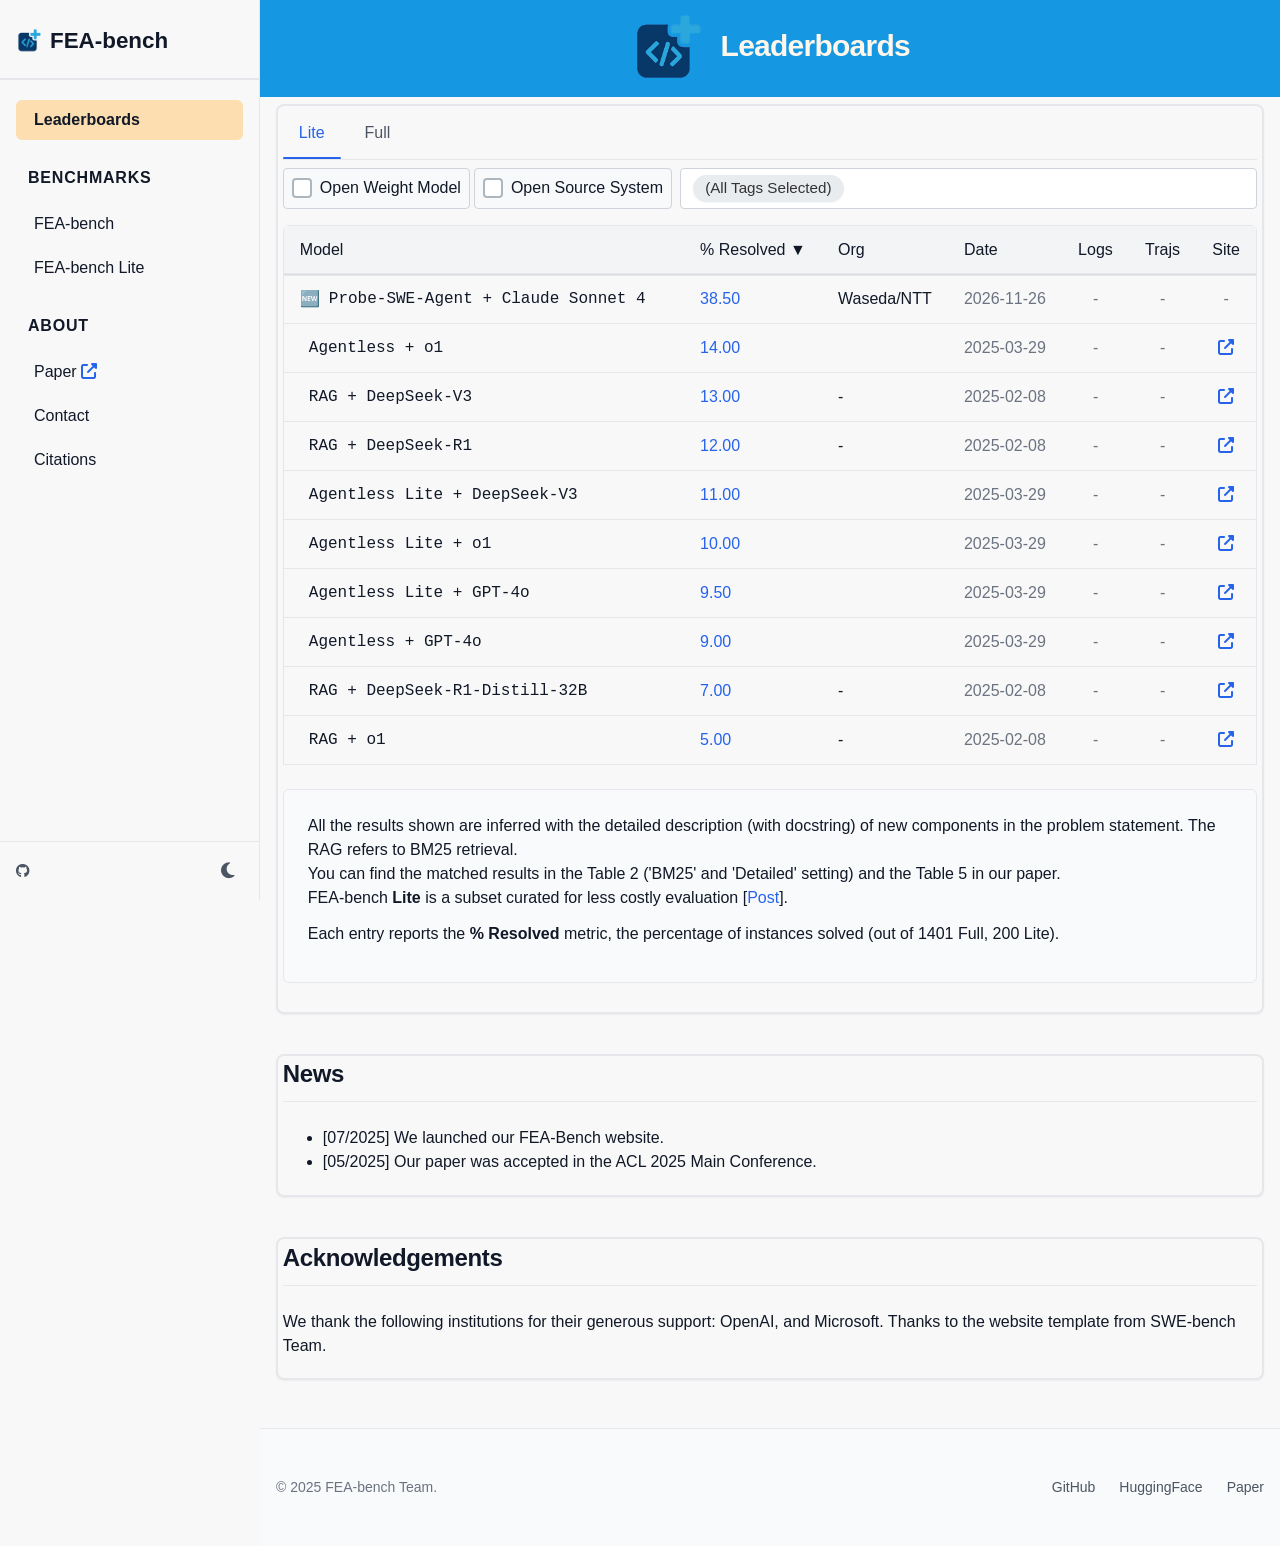
==== commit d5ba67bf: "Deploying to gh-pages from @ GMago-LeWay/fea-bench.github.io@0947c5c87481e7841ab845f713101b3ff40f2db" ====
--- a/index.html
+++ b/index.html
@@ -156,10 +156,6 @@
                 </div>
                 
                 <div class="multiselect-option">
-                    <label><input type="checkbox" class="tag-checkbox" value="Model: Claude Sonnet 4.5" checked onchange="updateTagSelection()"> Model: Claude Sonnet 4.5</label>
-                </div>
-                
-                <div class="multiselect-option">
                     <label><input type="checkbox" class="tag-checkbox" value="Model: Codestral-22B" checked onchange="updateTagSelection()"> Model: Codestral-22B</label>
                 </div>
                 
@@ -185,6 +181,10 @@
                 
                 <div class="multiselect-option">
                     <label><input type="checkbox" class="tag-checkbox" value="Model: Qwen2.5-Coder-32B" checked onchange="updateTagSelection()"> Model: Qwen2.5-Coder-32B</label>
+                </div>
+                
+                <div class="multiselect-option">
+                    <label><input type="checkbox" class="tag-checkbox" value="Model: claude-sonnet-4-20250514" checked onchange="updateTagSelection()"> Model: claude-sonnet-4-20250514</label>
                 </div>
                 
                 <div class="multiselect-option">
@@ -231,7 +231,7 @@
 
 <!-- Store all leaderboard data in a script tag for lazy loading -->
 <script type="application/json" id="leaderboard-data">
-[{"name": "Lite", "results": [{"checked": false, "date": "2026-03-23", "folder": "", "logo": ["Waseda/NTT"], "logs": null, "name": "Probe-SWE-Agent + Claude Sonnet 4.5", "os_model": true, "os_system": true, "resolved": 46.0, "site": "", "tags": ["Model: Claude Sonnet 4.5", "Org: Waseda/NTT", "System: Attempts - 2+"], "trajs": null, "warning": null}, {"checked": false, "date": "2025-03-29", "folder": "", "logo": ["https://brand.illinois.edu/wp-content/uploads/2024/02/Color-Variation-Orange-Block-I-White-Background.png"], "logs": null, "name": "Agentless Lite + DeepSeek-V3", "os_model": true, "os_system": true, "resolved": 11.0, "site": "https://github.com/sorendunn/Agentless-Lite", "tags": ["Model: DeepSeek-V3", "Org: Agentless", "System: Attempts - 2+"], "trajs": null, "warning": null}, {"checked": false, "date": "2025-03-29", "folder": "", "logo": ["https://brand.illinois.edu/wp-content/uploads/2024/02/Color-Variation-Orange-Block-I-White-Background.png"], "logs": null, "name": "Agentless Lite + GPT-4", "os_model": false, "os_system": true, "resolved": 3.5, "site": "https://github.com/sorendunn/Agentless-Lite", "tags": ["Model: gpt-4-turbo-2024-04-09", "Org: Agentless", "System: Attempts - 2+"], "trajs": null, "warning": null}, {"checked": false, "date": "2025-03-29", "folder": "", "logo": ["https://brand.illinois.edu/wp-content/uploads/2024/02/Color-Variation-Orange-Block-I-White-Background.png"], "logs": null, "name": "Agentless Lite + GPT-4o", "os_model": false, "os_system": true, "resolved": 9.5, "site": "https://github.com/sorendunn/Agentless-Lite", "tags": ["Model: gpt-4o-2024-05-13", "Org: Agentless", "System: Attempts - 2+"], "trajs": null, "warning": null}, {"checked": false, "date": "2025-03-29", "folder": "", "logo": ["https://brand.illinois.edu/wp-content/uploads/2024/02/Color-Variation-Orange-Block-I-White-Background.png"], "logs": null, "name": "Agentless Lite + o1-mini", "os_model": false, "os_system": true, "resolved": 4.5, "site": "https://github.com/sorendunn/Agentless-Lite", "tags": ["Model: o1-mini-2024-09-12", "Org: Agentless", "System: Attempts - 2+"], "trajs": null, "warning": null}, {"checked": false, "date": "2025-03-29", "folder": "", "logo": ["https://brand.illinois.edu/wp-content/uploads/2024/02/Color-Variation-Orange-Block-I-White-Background.png"], "logs": null, "name": "Agentless Lite + o1", "os_model": false, "os_system": true, "resolved": 10.0, "site": "https://github.com/sorendunn/Agentless-Lite", "tags": ["Model: o1-2024-12-17", "Org: Agentless", "System: Attempts - 2+"], "trajs": null, "warning": null}, {"checked": false, "date": "2025-03-29", "folder": "", "logo": ["https://brand.illinois.edu/wp-content/uploads/2024/02/Color-Variation-Orange-Block-I-White-Background.png"], "logs": null, "name": "Agentless + GPT-4o", "os_model": false, "os_system": true, "resolved": 9.0, "site": "https://github.com/OpenAutoCoder/Agentless", "tags": ["Model: gpt-4o-2024-05-13", "Org: Agentless", "System: Attempts - 2+"], "trajs": null, "warning": null}, {"checked": false, "date": "2025-03-29", "folder": "", "logo": ["https://brand.illinois.edu/wp-content/uploads/2024/02/Color-Variation-Orange-Block-I-White-Background.png"], "logs": null, "name": "Agentless + o1-mini", "os_model": false, "os_system": true, "resolved": 4.5, "site": "https://github.com/OpenAutoCoder/Agentless", "tags": ["Model: o1-mini-2024-09-12", "Org: Agentless", "System: Attempts - 2+"], "trajs": null, "warning": null}, {"checked": false, "date": "2025-03-29", "folder": "", "logo": ["https://brand.illinois.edu/wp-content/uploads/2024/02/Color-Variation-Orange-Block-I-White-Background.png"], "logs": null, "name": "Agentless + o1", "os_model": false, "os_system": true, "resolved": 14.0, "site": "https://github.com/OpenAutoCoder/Agentless", "tags": ["Model: o1-2024-12-17", "Org: Agentless", "System: Attempts - 2+"], "trajs": null, "warning": null}, {"checked": false, "date": "2025-02-08", "folder": "", "logo": [], "logs": null, "name": "RAG + Qwen2.5-Coder-14B", "os_model": true, "os_system": true, "resolved": 3.5, "site": "https://github.com/microsoft/FEA-Bench", "tags": ["Model: Qwen2.5-Coder-14B", "System: Attempts - 1"], "trajs": null, "warning": null}, {"checked": false, "date": "2025-02-08", "folder": "", "logo": [], "logs": null, "name": "RAG + Qwen2.5-Coder-32B", "os_model": true, "os_system": true, "resolved": 2.0, "site": "https://github.com/microsoft/FEA-Bench", "tags": ["Model: Qwen2.5-Coder-32B", "System: Attempts - 1"], "trajs": null, "warning": null}, {"checked": false, "date": "2025-02-08", "folder": "", "logo": [], "logs": null, "name": "RAG + Codestral-22B", "os_model": true, "os_system": true, "resolved": 0.0, "site": "https://github.com/microsoft/FEA-Bench", "tags": ["Model: Codestral-22B", "System: Attempts - 1"], "trajs": null, "warning": null}, {"checked": false, "date": "2025-02-08", "folder": "", "logo": [], "logs": null, "name": "RAG + DeepSeek-Coder-V2-Lite", "os_model": true, "os_system": true, "resolved": 0.0, "site": "https://github.com/microsoft/FEA-Bench", "tags": ["Model: DeepSeek-Coder-V2-Lite", "System: Attempts - 1"], "trajs": null, "warning": null}, {"checked": false, "date": "2025-02-08", "folder": "", "logo": [], "logs": null, "name": "RAG + DeepSeek-R1-Distill-32B", "os_model": true, "os_system": true, "resolved": 7.0, "site": "https://github.com/microsoft/FEA-Bench", "tags": ["Model: DeepSeek-R1-Distill-32B", "System: Attempts - 1"], "trajs": null, "warning": null}, {"checked": false, "date": "2025-02-08", "folder": "", "logo": [], "logs": null, "name": "RAG + DeepSeek-V3", "os_model": true, "os_system": true, "resolved": 13.0, "site": "https://github.com/microsoft/FEA-Bench", "tags": ["Model: DeepSeek-V3", "System: Attempts - 1"], "trajs": null, "warning": null}, {"checked": false, "date": "2025-02-08", "folder": "", "logo": [], "logs": null, "name": "RAG + DeepSeek-R1", "os_model": true, "os_system": true, "resolved": 12.0, "site": "https://github.com/microsoft/FEA-Bench", "tags": ["Model: DeepSeek-R1", "System: Attempts - 1"], "trajs": null, "warning": null}, {"checked": false, "date": "2025-02-08", "folder": "", "logo": [], "logs": null, "name": "RAG + GPT-4", "os_model": false, "os_system": true, "resolved": 2.0, "site": "https://github.com/microsoft/FEA-Bench", "tags": ["Model: gpt-4-turbo-2024-04-09", "System: Attempts - 1"], "trajs": null, "warning": null}, {"checked": false, "date": "2025-02-08", "folder": "", "logo": [], "logs": null, "name": "RAG + GPT-4o", "os_model": false, "os_system": true, "resolved": 4.0, "site": "https://github.com/microsoft/FEA-Bench", "tags": ["Model: gpt-4o-2024-05-13", "System: Attempts - 1"], "trajs": null, "warning": null}, {"checked": false, "date": "2025-02-08", "folder": "", "logo": [], "logs": null, "name": "RAG + o1-mini", "os_model": false, "os_system": true, "resolved": 1.0, "site": "https://github.com/microsoft/FEA-Bench", "tags": ["Model: o1-mini-2024-09-12", "System: Attempts - 1"], "trajs": null, "warning": null}, {"checked": false, "date": "2025-02-08", "folder": "", "logo": [], "logs": null, "name": "RAG + o1", "os_model": false, "os_system": true, "resolved": 5.0, "site": "https://github.com/microsoft/FEA-Bench", "tags": ["Model: o1-2024-12-17", "System: Attempts - 1"], "trajs": null, "warning": null}]}, {"name": "Test", "results": [{"checked": false, "date": "2025-02-08", "folder": "", "logo": [], "logs": null, "name": "RAG + Qwen2.5-Coder-14B", "os_model": true, "os_system": true, "resolved": 3.71, "site": "https://github.com/microsoft/FEA-Bench", "tags": ["Model: Qwen2.5-Coder-14B", "System: Attempts - 1"], "trajs": null, "warning": null}, {"checked": false, "date": "2025-02-08", "folder": "", "logo": [], "logs": null, "name": "RAG + Qwen2.5-Coder-32B", "os_model": true, "os_system": true, "resolved": 3.85, "site": "https://github.com/microsoft/FEA-Bench", "tags": ["Model: Qwen2.5-Coder-32B", "System: Attempts - 1"], "trajs": null, "warning": null}, {"checked": false, "date": "2025-02-08", "folder": "", "logo": [], "logs": null, "name": "RAG + Codestral-22B", "os_model": true, "os_system": true, "resolved": 1.43, "site": "https://github.com/microsoft/FEA-Bench", "tags": ["Model: Codestral-22B", "System: Attempts - 1"], "trajs": null, "warning": null}, {"checked": false, "date": "2025-02-08", "folder": "", "logo": [], "logs": null, "name": "RAG + DeepSeek-Coder-V2-Lite", "os_model": true, "os_system": true, "resolved": 0.57, "site": "https://github.com/microsoft/FEA-Bench", "tags": ["Model: DeepSeek-Coder-V2-Lite", "System: Attempts - 1"], "trajs": null, "warning": null}, {"checked": false, "date": "2025-02-08", "folder": "", "logo": [], "logs": null, "name": "RAG + DeepSeek-R1-Distill-32B", "os_model": true, "os_system": true, "resolved": 4.78, "site": "https://github.com/microsoft/FEA-Bench", "tags": ["Model: DeepSeek-R1-Distill-32B", "System: Attempts - 1"], "trajs": null, "warning": null}, {"checked": false, "date": "2025-02-08", "folder": "", "logo": [], "logs": null, "name": "RAG + DeepSeek-V3", "os_model": true, "os_system": true, "resolved": 8.21, "site": "https://github.com/microsoft/FEA-Bench", "tags": ["Model: DeepSeek-V3", "System: Attempts - 1"], "trajs": null, "warning": null}, {"checked": false, "date": "2025-02-08", "folder": "", "logo": [], "logs": null, "name": "RAG + DeepSeek-R1", "os_model": true, "os_system": true, "resolved": 10.49, "site": "https://github.com/microsoft/FEA-Bench", "tags": ["Model: DeepSeek-R1", "System: Attempts - 1"], "trajs": null, "warning": null}, {"checked": false, "date": "2025-02-08", "folder": "", "logo": [], "logs": null, "name": "RAG + GPT-4", "os_model": false, "os_system": true, "resolved": 3.14, "site": "https://github.com/microsoft/FEA-Bench", "tags": ["Model: gpt-4-turbo-2024-04-09", "System: Attempts - 1"], "trajs": null, "warning": null}, {"checked": false, "date": "2025-02-08", "folder": "", "logo": [], "logs": null, "name": "RAG + GPT-4o", "os_model": false, "os_system": true, "resolved": 5.28, "site": "https://github.com/microsoft/FEA-Bench", "tags": ["Model: gpt-4o-2024-05-13", "System: Attempts - 1"], "trajs": null, "warning": null}, {"checked": false, "date": "2025-02-08", "folder": "", "logo": [], "logs": null, "name": "RAG + o1-mini", "os_model": false, "os_system": true, "resolved": 2.28, "site": "https://github.com/microsoft/FEA-Bench", "tags": ["Model: o1-mini-2024-09-12", "System: Attempts - 1"], "trajs": null, "warning": null}, {"checked": false, "date": "2025-02-08", "folder": "", "logo": [], "logs": null, "name": "RAG + o1", "os_model": false, "os_system": true, "resolved": 6.78, "site": "https://github.com/microsoft/FEA-Bench", "tags": ["Model: o1-2024-12-17", "System: Attempts - 1"], "trajs": null, "warning": null}]}]
+[{"name": "Lite", "results": [{"checked": false, "date": "2026-11-26", "folder": "", "logo": ["Waseda/NTT"], "logs": null, "name": "Probe-SWE-Agent + Claude Sonnet 4", "os_model": true, "os_system": true, "resolved": 38.5, "site": "", "tags": ["Model: claude-sonnet-4-20250514", "Org: Waseda/NTT", "System: Attempts - 2+"], "trajs": null, "warning": null}, {"checked": false, "date": "2025-03-29", "folder": "", "logo": ["https://brand.illinois.edu/wp-content/uploads/2024/02/Color-Variation-Orange-Block-I-White-Background.png"], "logs": null, "name": "Agentless Lite + DeepSeek-V3", "os_model": true, "os_system": true, "resolved": 11.0, "site": "https://github.com/sorendunn/Agentless-Lite", "tags": ["Model: DeepSeek-V3", "Org: Agentless", "System: Attempts - 2+"], "trajs": null, "warning": null}, {"checked": false, "date": "2025-03-29", "folder": "", "logo": ["https://brand.illinois.edu/wp-content/uploads/2024/02/Color-Variation-Orange-Block-I-White-Background.png"], "logs": null, "name": "Agentless Lite + GPT-4", "os_model": false, "os_system": true, "resolved": 3.5, "site": "https://github.com/sorendunn/Agentless-Lite", "tags": ["Model: gpt-4-turbo-2024-04-09", "Org: Agentless", "System: Attempts - 2+"], "trajs": null, "warning": null}, {"checked": false, "date": "2025-03-29", "folder": "", "logo": ["https://brand.illinois.edu/wp-content/uploads/2024/02/Color-Variation-Orange-Block-I-White-Background.png"], "logs": null, "name": "Agentless Lite + GPT-4o", "os_model": false, "os_system": true, "resolved": 9.5, "site": "https://github.com/sorendunn/Agentless-Lite", "tags": ["Model: gpt-4o-2024-05-13", "Org: Agentless", "System: Attempts - 2+"], "trajs": null, "warning": null}, {"checked": false, "date": "2025-03-29", "folder": "", "logo": ["https://brand.illinois.edu/wp-content/uploads/2024/02/Color-Variation-Orange-Block-I-White-Background.png"], "logs": null, "name": "Agentless Lite + o1-mini", "os_model": false, "os_system": true, "resolved": 4.5, "site": "https://github.com/sorendunn/Agentless-Lite", "tags": ["Model: o1-mini-2024-09-12", "Org: Agentless", "System: Attempts - 2+"], "trajs": null, "warning": null}, {"checked": false, "date": "2025-03-29", "folder": "", "logo": ["https://brand.illinois.edu/wp-content/uploads/2024/02/Color-Variation-Orange-Block-I-White-Background.png"], "logs": null, "name": "Agentless Lite + o1", "os_model": false, "os_system": true, "resolved": 10.0, "site": "https://github.com/sorendunn/Agentless-Lite", "tags": ["Model: o1-2024-12-17", "Org: Agentless", "System: Attempts - 2+"], "trajs": null, "warning": null}, {"checked": false, "date": "2025-03-29", "folder": "", "logo": ["https://brand.illinois.edu/wp-content/uploads/2024/02/Color-Variation-Orange-Block-I-White-Background.png"], "logs": null, "name": "Agentless + GPT-4o", "os_model": false, "os_system": true, "resolved": 9.0, "site": "https://github.com/OpenAutoCoder/Agentless", "tags": ["Model: gpt-4o-2024-05-13", "Org: Agentless", "System: Attempts - 2+"], "trajs": null, "warning": null}, {"checked": false, "date": "2025-03-29", "folder": "", "logo": ["https://brand.illinois.edu/wp-content/uploads/2024/02/Color-Variation-Orange-Block-I-White-Background.png"], "logs": null, "name": "Agentless + o1-mini", "os_model": false, "os_system": true, "resolved": 4.5, "site": "https://github.com/OpenAutoCoder/Agentless", "tags": ["Model: o1-mini-2024-09-12", "Org: Agentless", "System: Attempts - 2+"], "trajs": null, "warning": null}, {"checked": false, "date": "2025-03-29", "folder": "", "logo": ["https://brand.illinois.edu/wp-content/uploads/2024/02/Color-Variation-Orange-Block-I-White-Background.png"], "logs": null, "name": "Agentless + o1", "os_model": false, "os_system": true, "resolved": 14.0, "site": "https://github.com/OpenAutoCoder/Agentless", "tags": ["Model: o1-2024-12-17", "Org: Agentless", "System: Attempts - 2+"], "trajs": null, "warning": null}, {"checked": false, "date": "2025-02-08", "folder": "", "logo": [], "logs": null, "name": "RAG + Qwen2.5-Coder-14B", "os_model": true, "os_system": true, "resolved": 3.5, "site": "https://github.com/microsoft/FEA-Bench", "tags": ["Model: Qwen2.5-Coder-14B", "System: Attempts - 1"], "trajs": null, "warning": null}, {"checked": false, "date": "2025-02-08", "folder": "", "logo": [], "logs": null, "name": "RAG + Qwen2.5-Coder-32B", "os_model": true, "os_system": true, "resolved": 2.0, "site": "https://github.com/microsoft/FEA-Bench", "tags": ["Model: Qwen2.5-Coder-32B", "System: Attempts - 1"], "trajs": null, "warning": null}, {"checked": false, "date": "2025-02-08", "folder": "", "logo": [], "logs": null, "name": "RAG + Codestral-22B", "os_model": true, "os_system": true, "resolved": 0.0, "site": "https://github.com/microsoft/FEA-Bench", "tags": ["Model: Codestral-22B", "System: Attempts - 1"], "trajs": null, "warning": null}, {"checked": false, "date": "2025-02-08", "folder": "", "logo": [], "logs": null, "name": "RAG + DeepSeek-Coder-V2-Lite", "os_model": true, "os_system": true, "resolved": 0.0, "site": "https://github.com/microsoft/FEA-Bench", "tags": ["Model: DeepSeek-Coder-V2-Lite", "System: Attempts - 1"], "trajs": null, "warning": null}, {"checked": false, "date": "2025-02-08", "folder": "", "logo": [], "logs": null, "name": "RAG + DeepSeek-R1-Distill-32B", "os_model": true, "os_system": true, "resolved": 7.0, "site": "https://github.com/microsoft/FEA-Bench", "tags": ["Model: DeepSeek-R1-Distill-32B", "System: Attempts - 1"], "trajs": null, "warning": null}, {"checked": false, "date": "2025-02-08", "folder": "", "logo": [], "logs": null, "name": "RAG + DeepSeek-V3", "os_model": true, "os_system": true, "resolved": 13.0, "site": "https://github.com/microsoft/FEA-Bench", "tags": ["Model: DeepSeek-V3", "System: Attempts - 1"], "trajs": null, "warning": null}, {"checked": false, "date": "2025-02-08", "folder": "", "logo": [], "logs": null, "name": "RAG + DeepSeek-R1", "os_model": true, "os_system": true, "resolved": 12.0, "site": "https://github.com/microsoft/FEA-Bench", "tags": ["Model: DeepSeek-R1", "System: Attempts - 1"], "trajs": null, "warning": null}, {"checked": false, "date": "2025-02-08", "folder": "", "logo": [], "logs": null, "name": "RAG + GPT-4", "os_model": false, "os_system": true, "resolved": 2.0, "site": "https://github.com/microsoft/FEA-Bench", "tags": ["Model: gpt-4-turbo-2024-04-09", "System: Attempts - 1"], "trajs": null, "warning": null}, {"checked": false, "date": "2025-02-08", "folder": "", "logo": [], "logs": null, "name": "RAG + GPT-4o", "os_model": false, "os_system": true, "resolved": 4.0, "site": "https://github.com/microsoft/FEA-Bench", "tags": ["Model: gpt-4o-2024-05-13", "System: Attempts - 1"], "trajs": null, "warning": null}, {"checked": false, "date": "2025-02-08", "folder": "", "logo": [], "logs": null, "name": "RAG + o1-mini", "os_model": false, "os_system": true, "resolved": 1.0, "site": "https://github.com/microsoft/FEA-Bench", "tags": ["Model: o1-mini-2024-09-12", "System: Attempts - 1"], "trajs": null, "warning": null}, {"checked": false, "date": "2025-02-08", "folder": "", "logo": [], "logs": null, "name": "RAG + o1", "os_model": false, "os_system": true, "resolved": 5.0, "site": "https://github.com/microsoft/FEA-Bench", "tags": ["Model: o1-2024-12-17", "System: Attempts - 1"], "trajs": null, "warning": null}]}, {"name": "Test", "results": [{"checked": false, "date": "2025-02-08", "folder": "", "logo": [], "logs": null, "name": "RAG + Qwen2.5-Coder-14B", "os_model": true, "os_system": true, "resolved": 3.71, "site": "https://github.com/microsoft/FEA-Bench", "tags": ["Model: Qwen2.5-Coder-14B", "System: Attempts - 1"], "trajs": null, "warning": null}, {"checked": false, "date": "2025-02-08", "folder": "", "logo": [], "logs": null, "name": "RAG + Qwen2.5-Coder-32B", "os_model": true, "os_system": true, "resolved": 3.85, "site": "https://github.com/microsoft/FEA-Bench", "tags": ["Model: Qwen2.5-Coder-32B", "System: Attempts - 1"], "trajs": null, "warning": null}, {"checked": false, "date": "2025-02-08", "folder": "", "logo": [], "logs": null, "name": "RAG + Codestral-22B", "os_model": true, "os_system": true, "resolved": 1.43, "site": "https://github.com/microsoft/FEA-Bench", "tags": ["Model: Codestral-22B", "System: Attempts - 1"], "trajs": null, "warning": null}, {"checked": false, "date": "2025-02-08", "folder": "", "logo": [], "logs": null, "name": "RAG + DeepSeek-Coder-V2-Lite", "os_model": true, "os_system": true, "resolved": 0.57, "site": "https://github.com/microsoft/FEA-Bench", "tags": ["Model: DeepSeek-Coder-V2-Lite", "System: Attempts - 1"], "trajs": null, "warning": null}, {"checked": false, "date": "2025-02-08", "folder": "", "logo": [], "logs": null, "name": "RAG + DeepSeek-R1-Distill-32B", "os_model": true, "os_system": true, "resolved": 4.78, "site": "https://github.com/microsoft/FEA-Bench", "tags": ["Model: DeepSeek-R1-Distill-32B", "System: Attempts - 1"], "trajs": null, "warning": null}, {"checked": false, "date": "2025-02-08", "folder": "", "logo": [], "logs": null, "name": "RAG + DeepSeek-V3", "os_model": true, "os_system": true, "resolved": 8.21, "site": "https://github.com/microsoft/FEA-Bench", "tags": ["Model: DeepSeek-V3", "System: Attempts - 1"], "trajs": null, "warning": null}, {"checked": false, "date": "2025-02-08", "folder": "", "logo": [], "logs": null, "name": "RAG + DeepSeek-R1", "os_model": true, "os_system": true, "resolved": 10.49, "site": "https://github.com/microsoft/FEA-Bench", "tags": ["Model: DeepSeek-R1", "System: Attempts - 1"], "trajs": null, "warning": null}, {"checked": false, "date": "2025-02-08", "folder": "", "logo": [], "logs": null, "name": "RAG + GPT-4", "os_model": false, "os_system": true, "resolved": 3.14, "site": "https://github.com/microsoft/FEA-Bench", "tags": ["Model: gpt-4-turbo-2024-04-09", "System: Attempts - 1"], "trajs": null, "warning": null}, {"checked": false, "date": "2025-02-08", "folder": "", "logo": [], "logs": null, "name": "RAG + GPT-4o", "os_model": false, "os_system": true, "resolved": 5.28, "site": "https://github.com/microsoft/FEA-Bench", "tags": ["Model: gpt-4o-2024-05-13", "System: Attempts - 1"], "trajs": null, "warning": null}, {"checked": false, "date": "2025-02-08", "folder": "", "logo": [], "logs": null, "name": "RAG + o1-mini", "os_model": false, "os_system": true, "resolved": 2.28, "site": "https://github.com/microsoft/FEA-Bench", "tags": ["Model: o1-mini-2024-09-12", "System: Attempts - 1"], "trajs": null, "warning": null}, {"checked": false, "date": "2025-02-08", "folder": "", "logo": [], "logs": null, "name": "RAG + o1", "os_model": false, "os_system": true, "resolved": 6.78, "site": "https://github.com/microsoft/FEA-Bench", "tags": ["Model: o1-2024-12-17", "System: Attempts - 1"], "trajs": null, "warning": null}]}]
 </script>
 
 <div class="leaderboard-notes">
